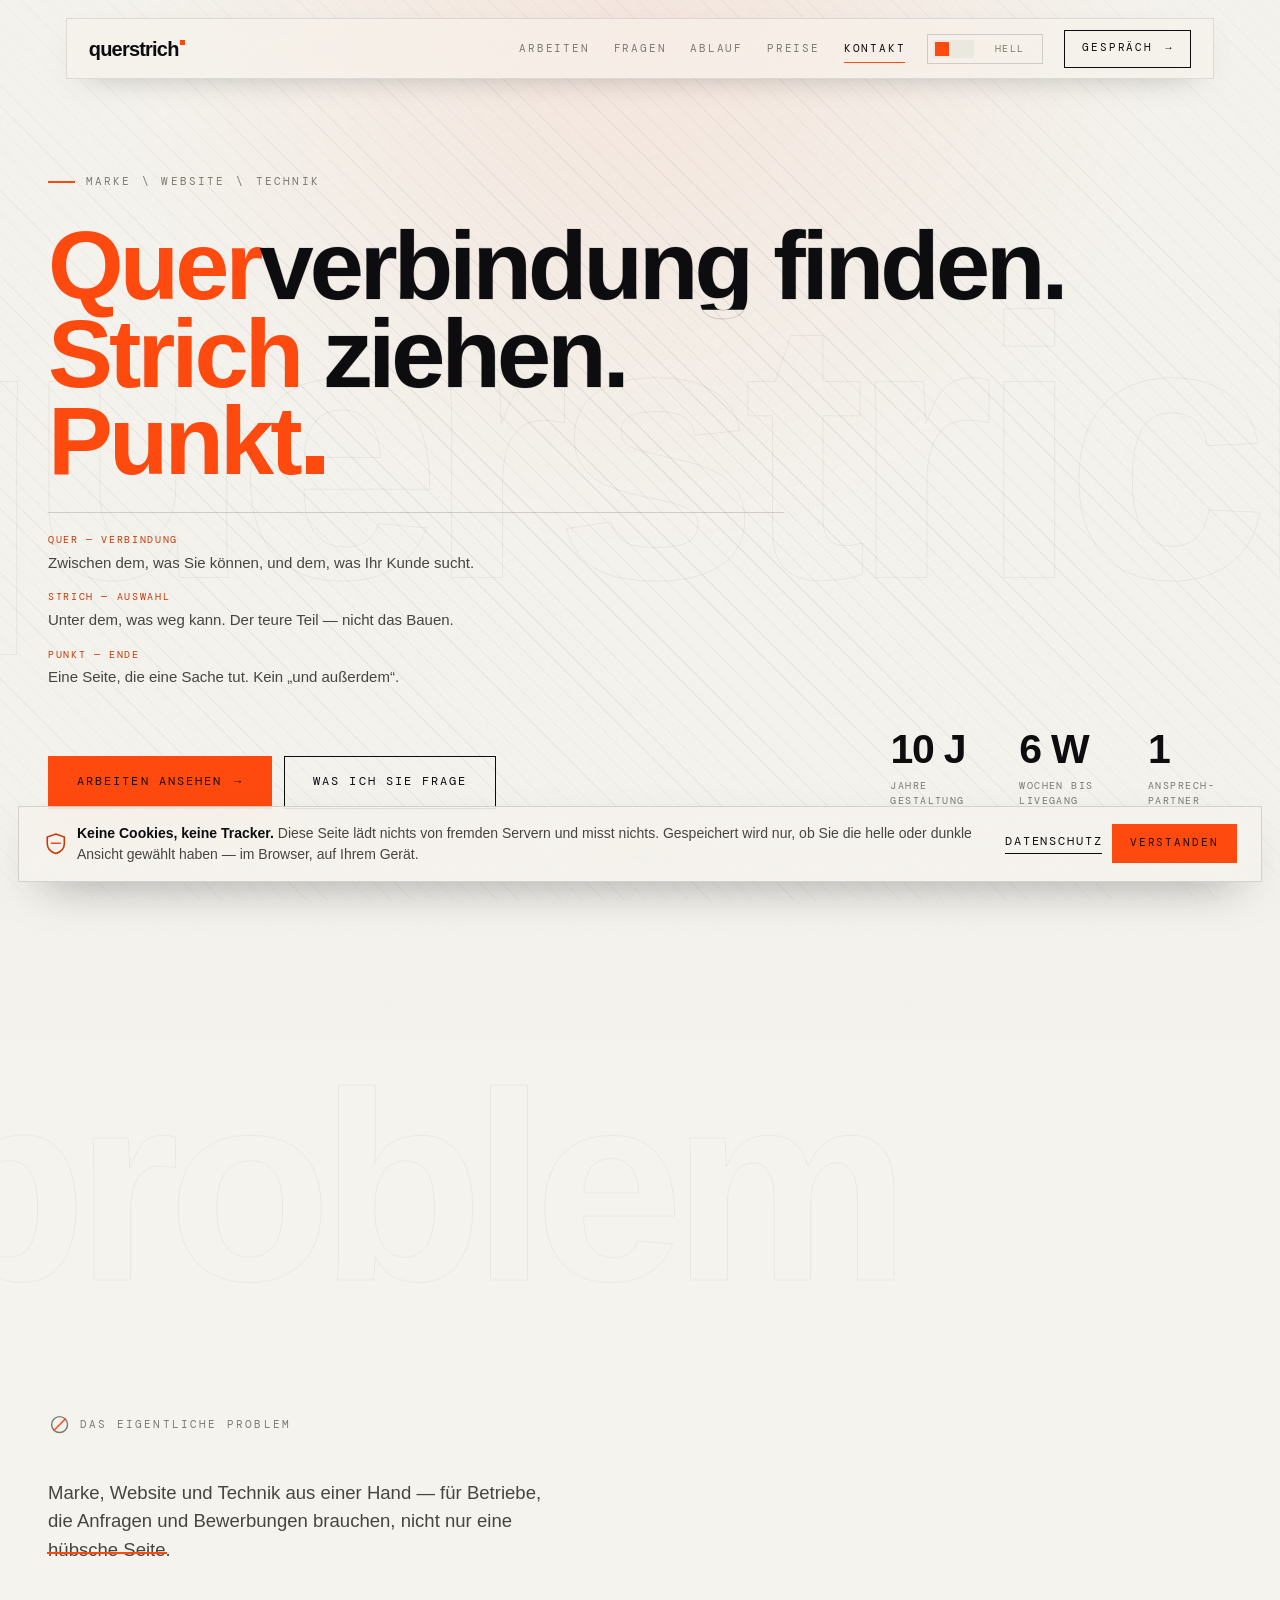
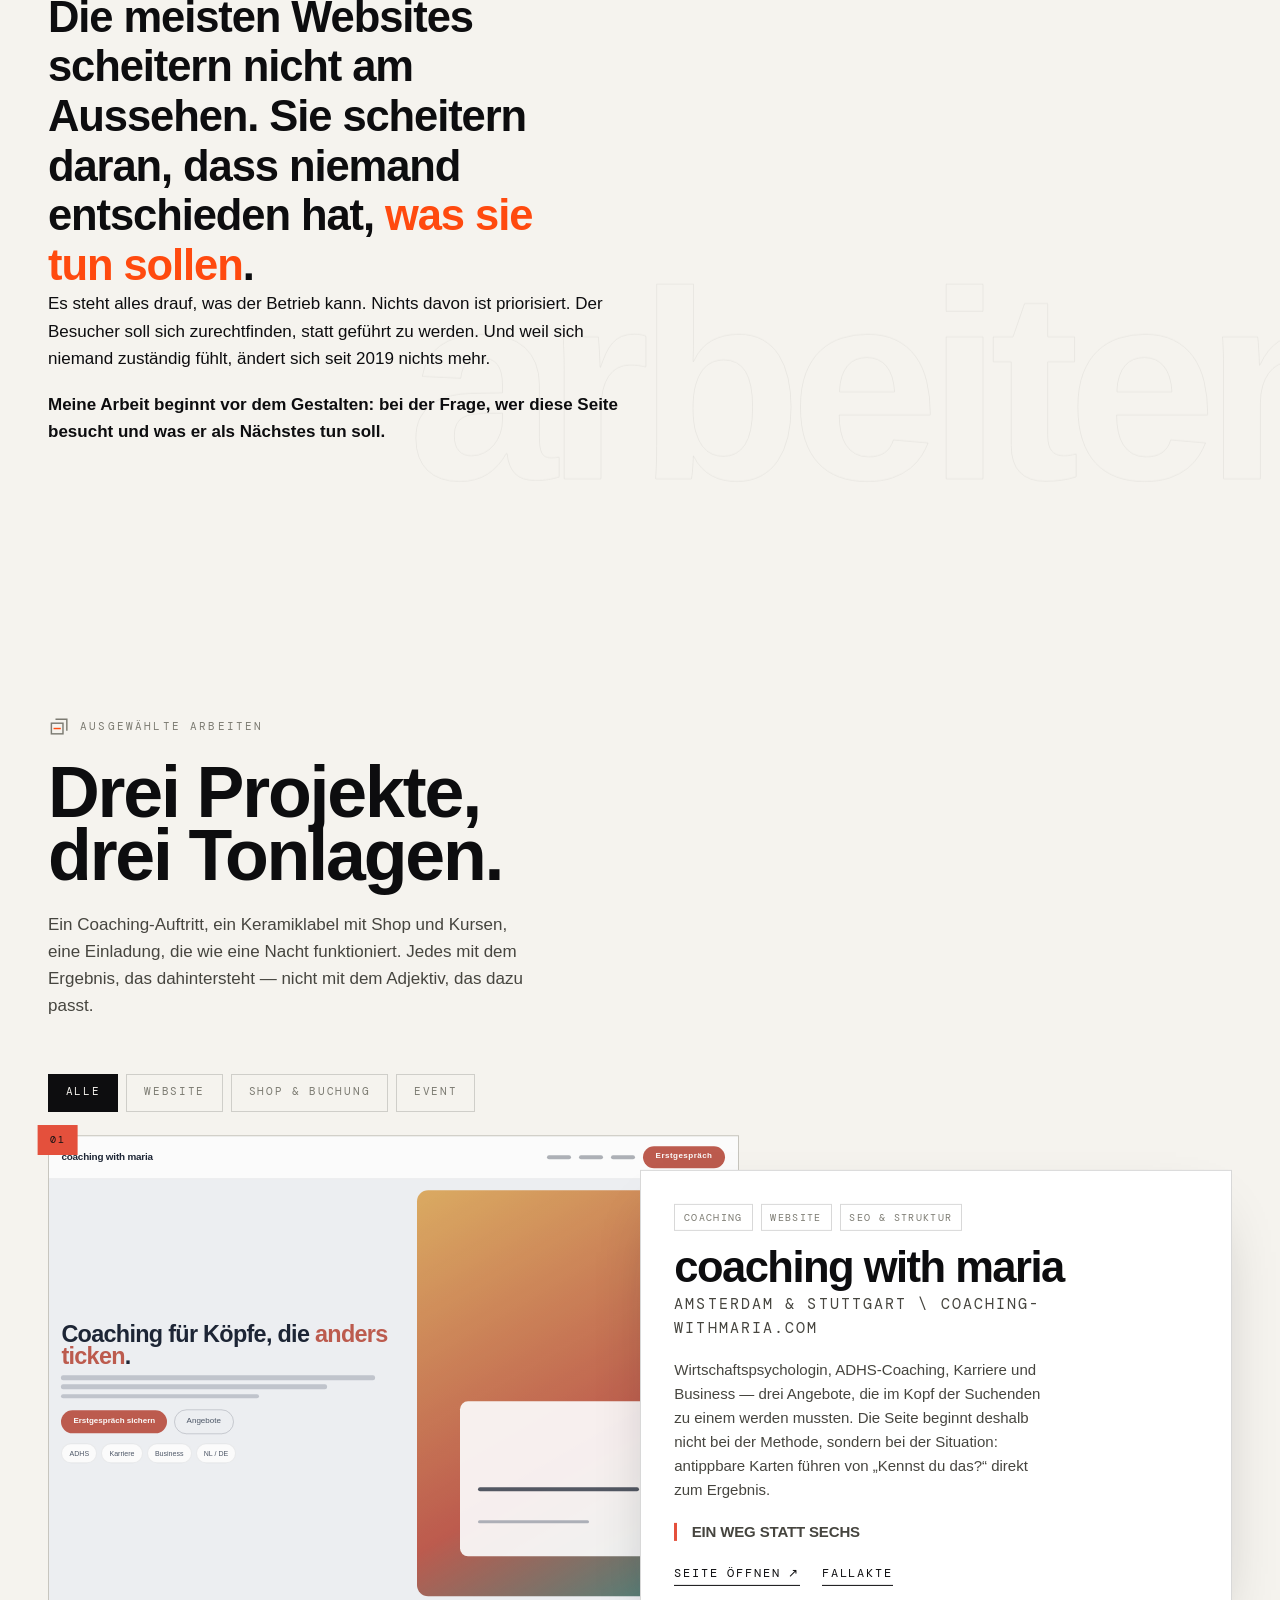
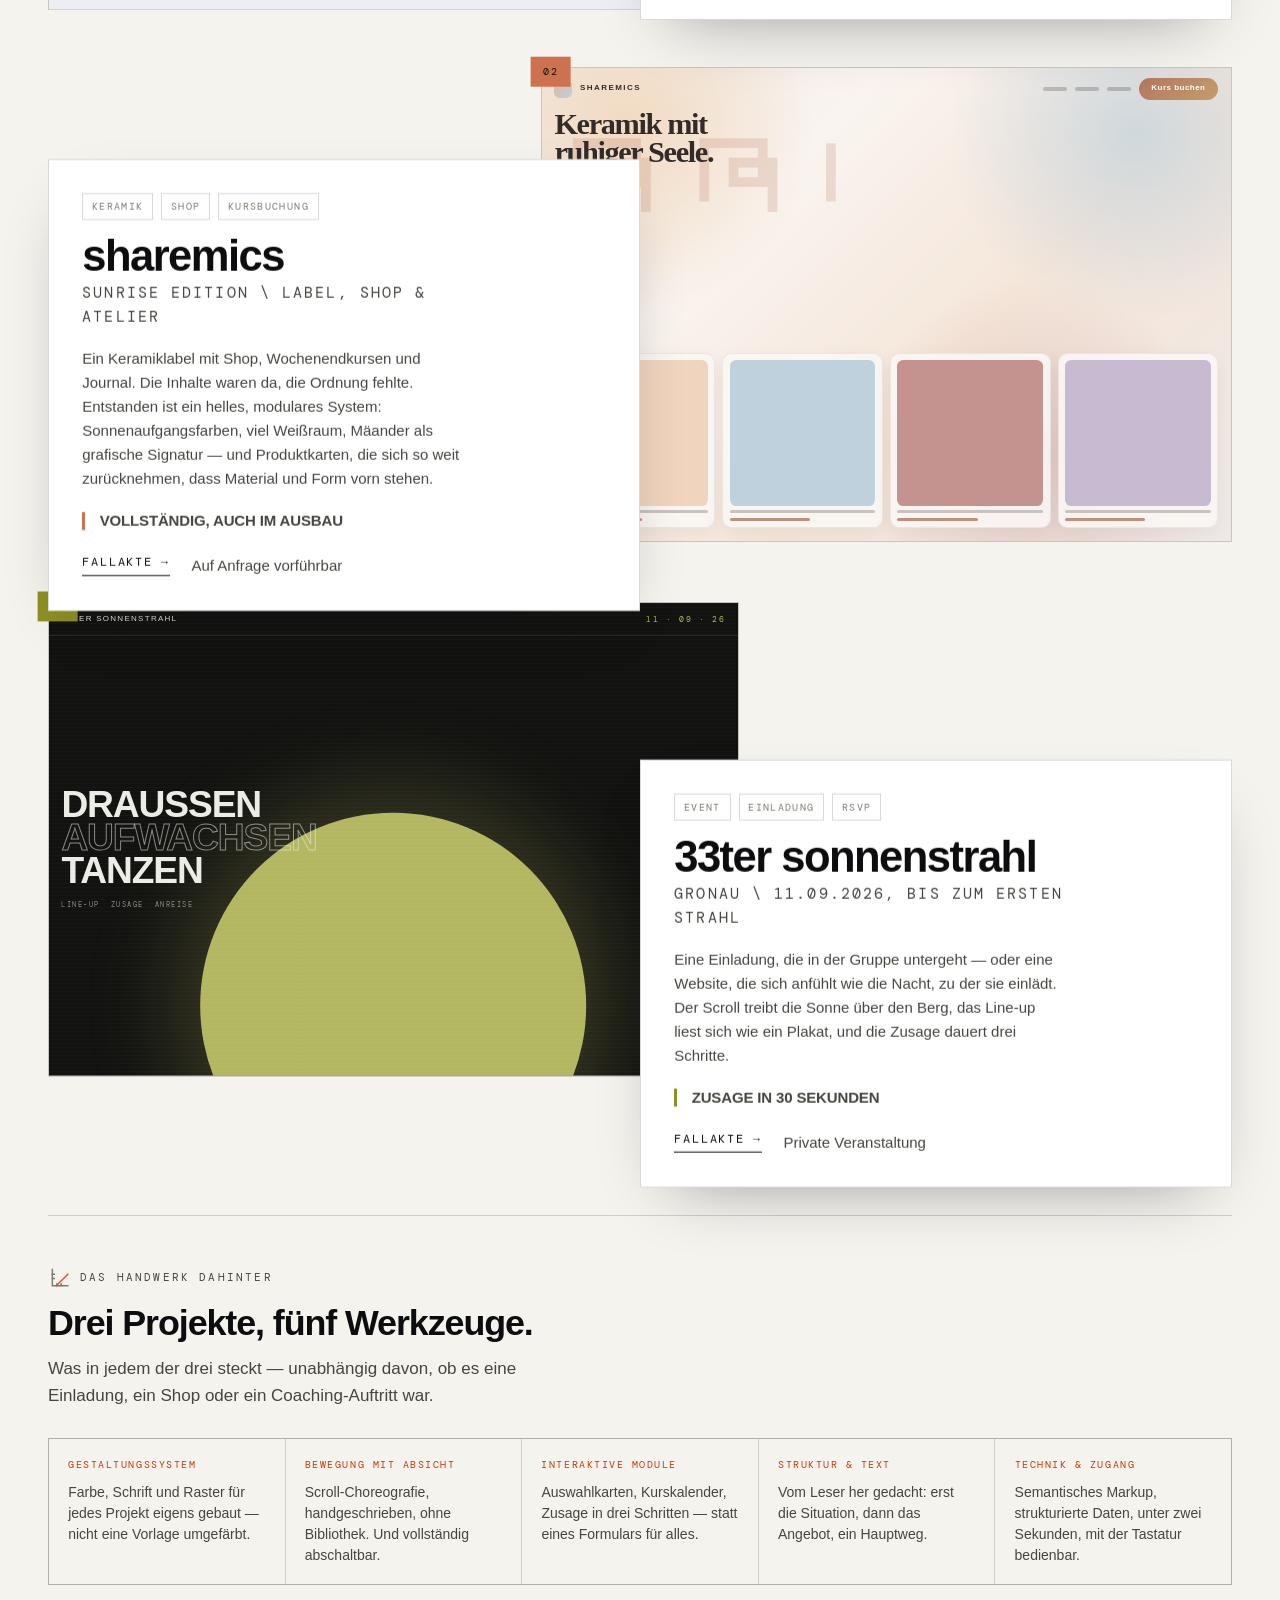
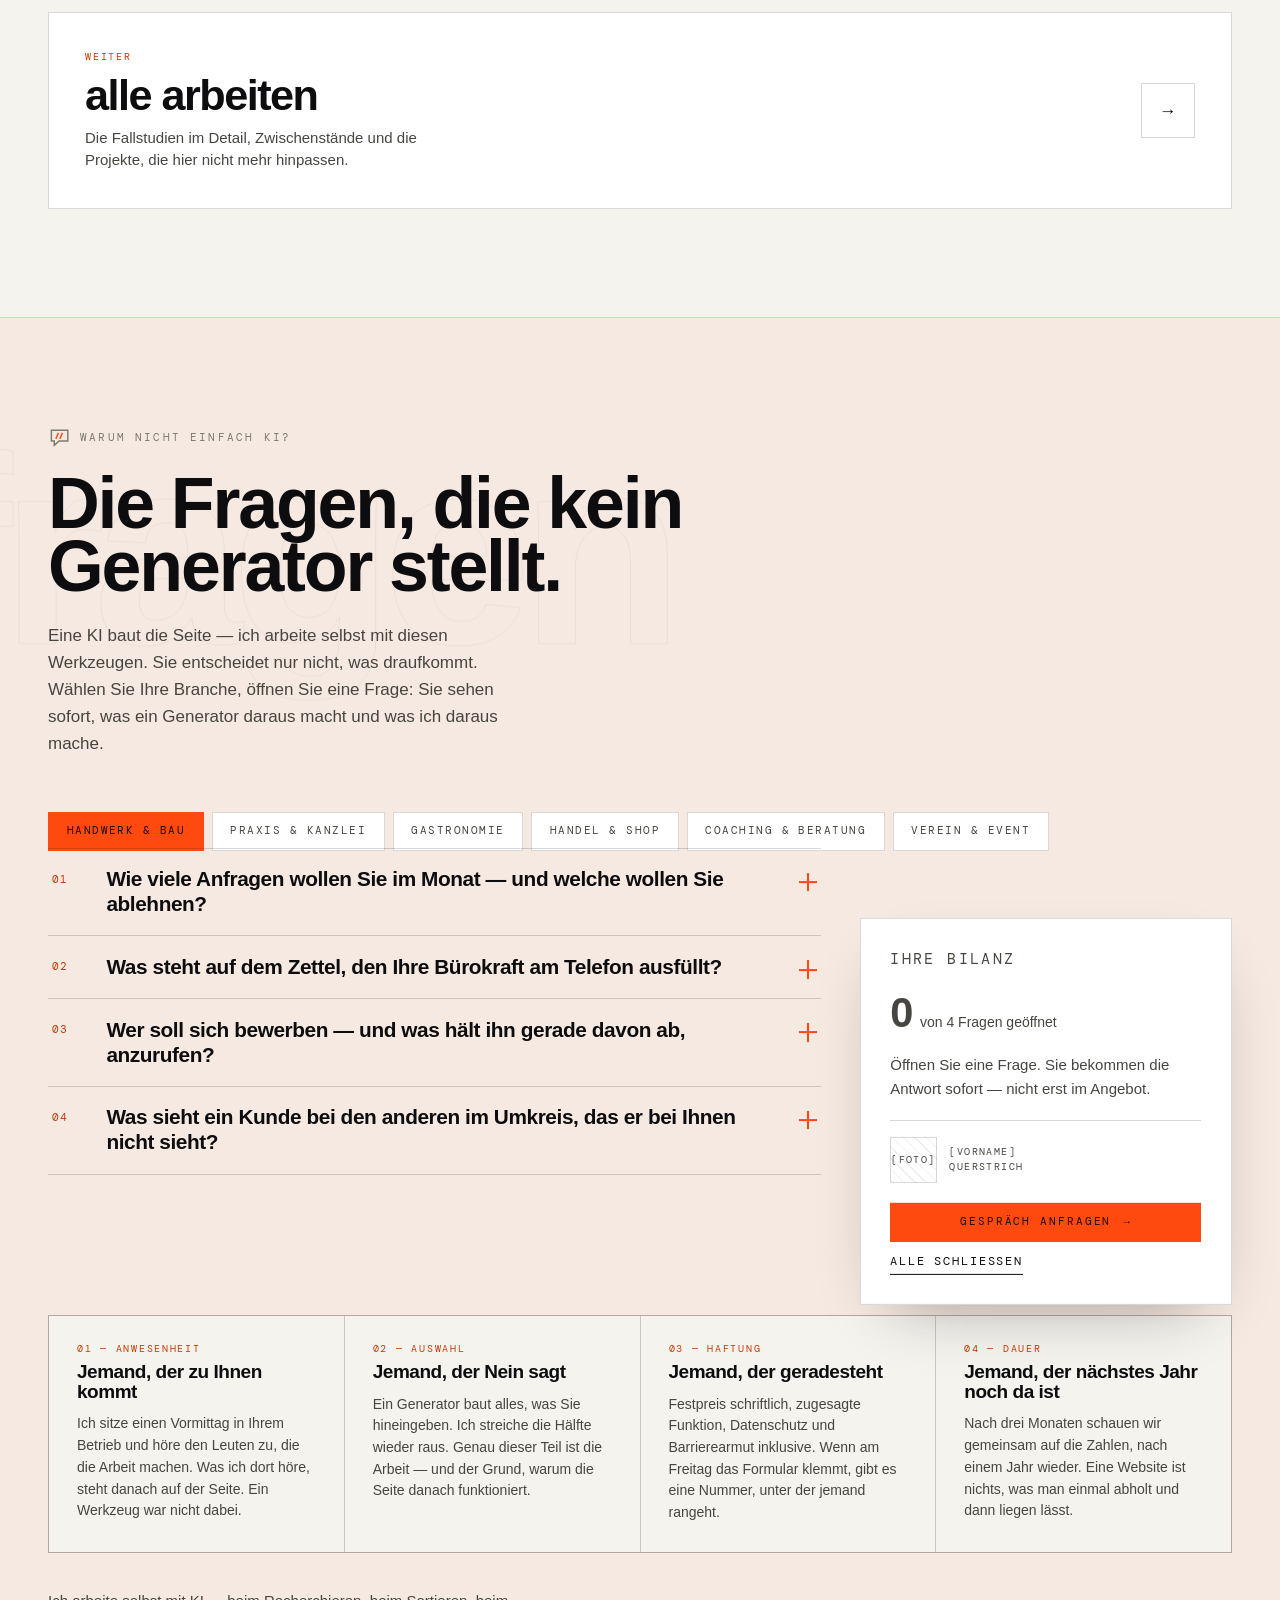
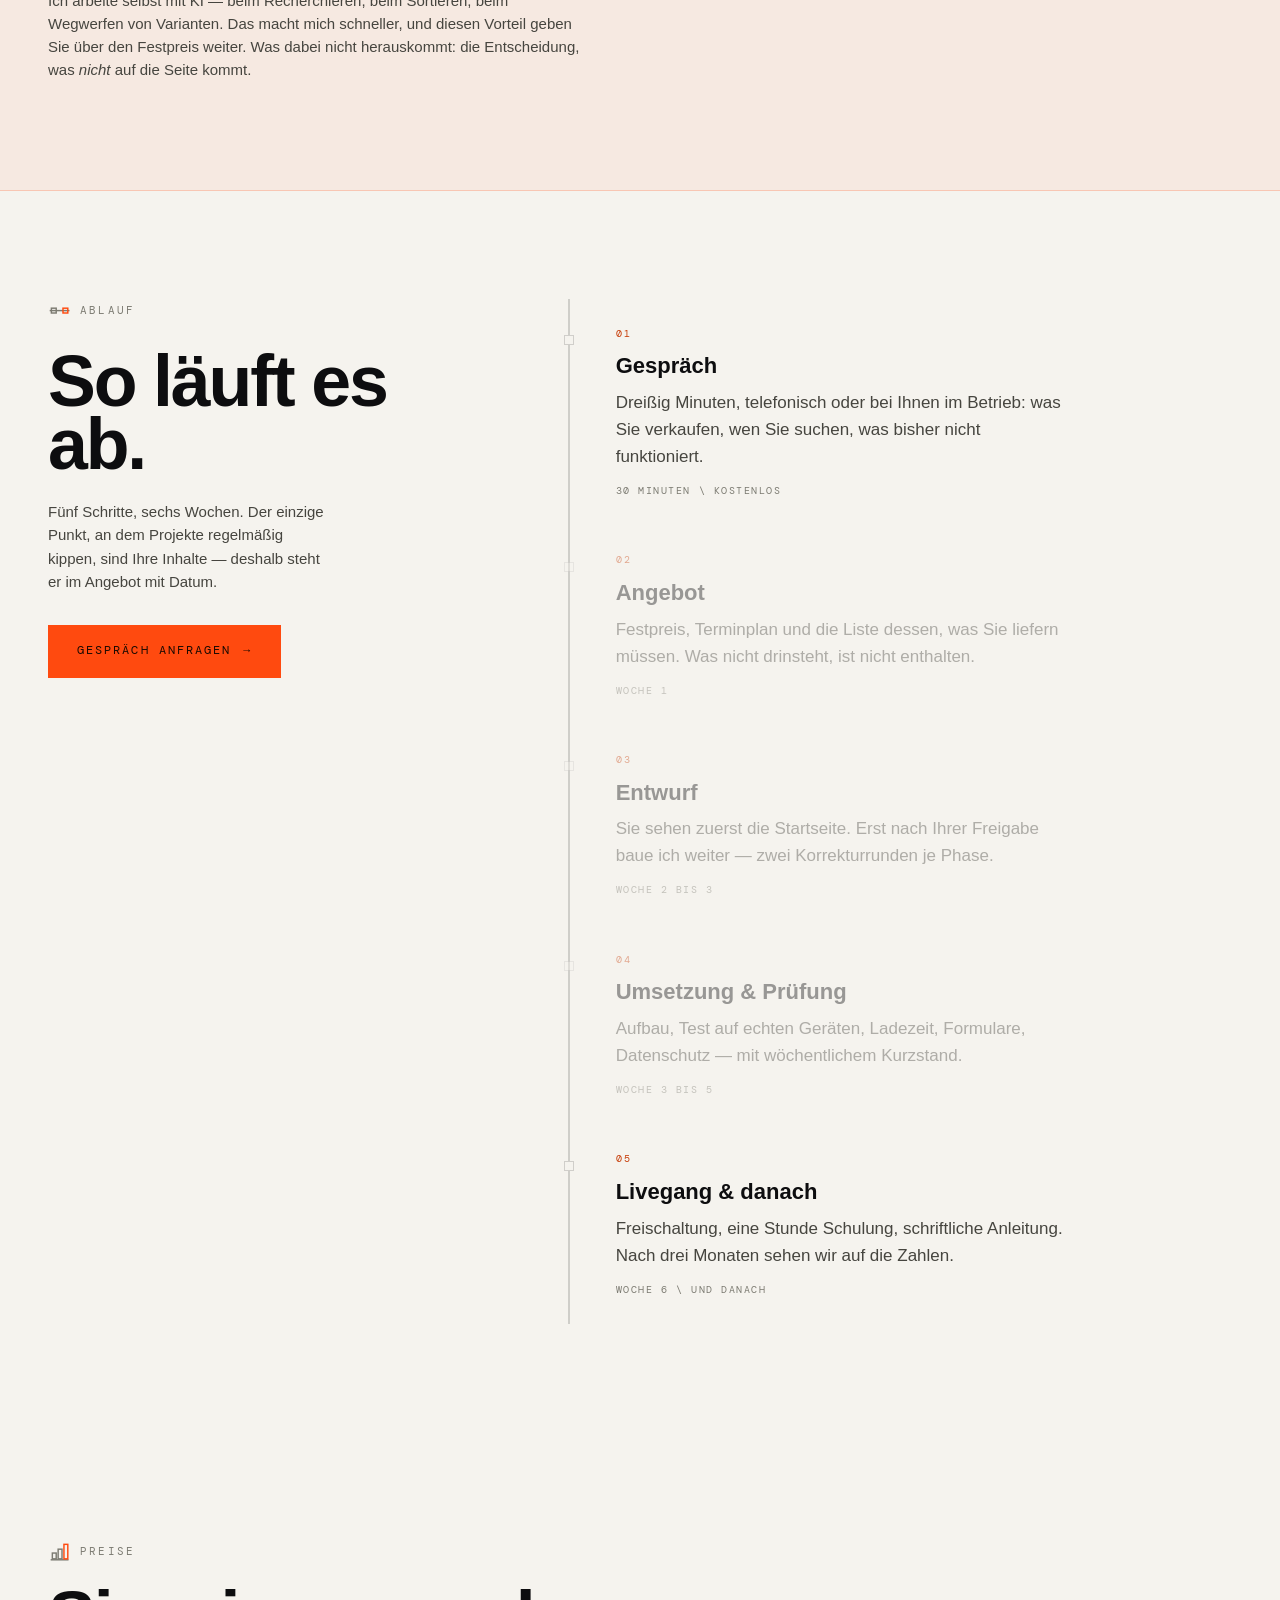
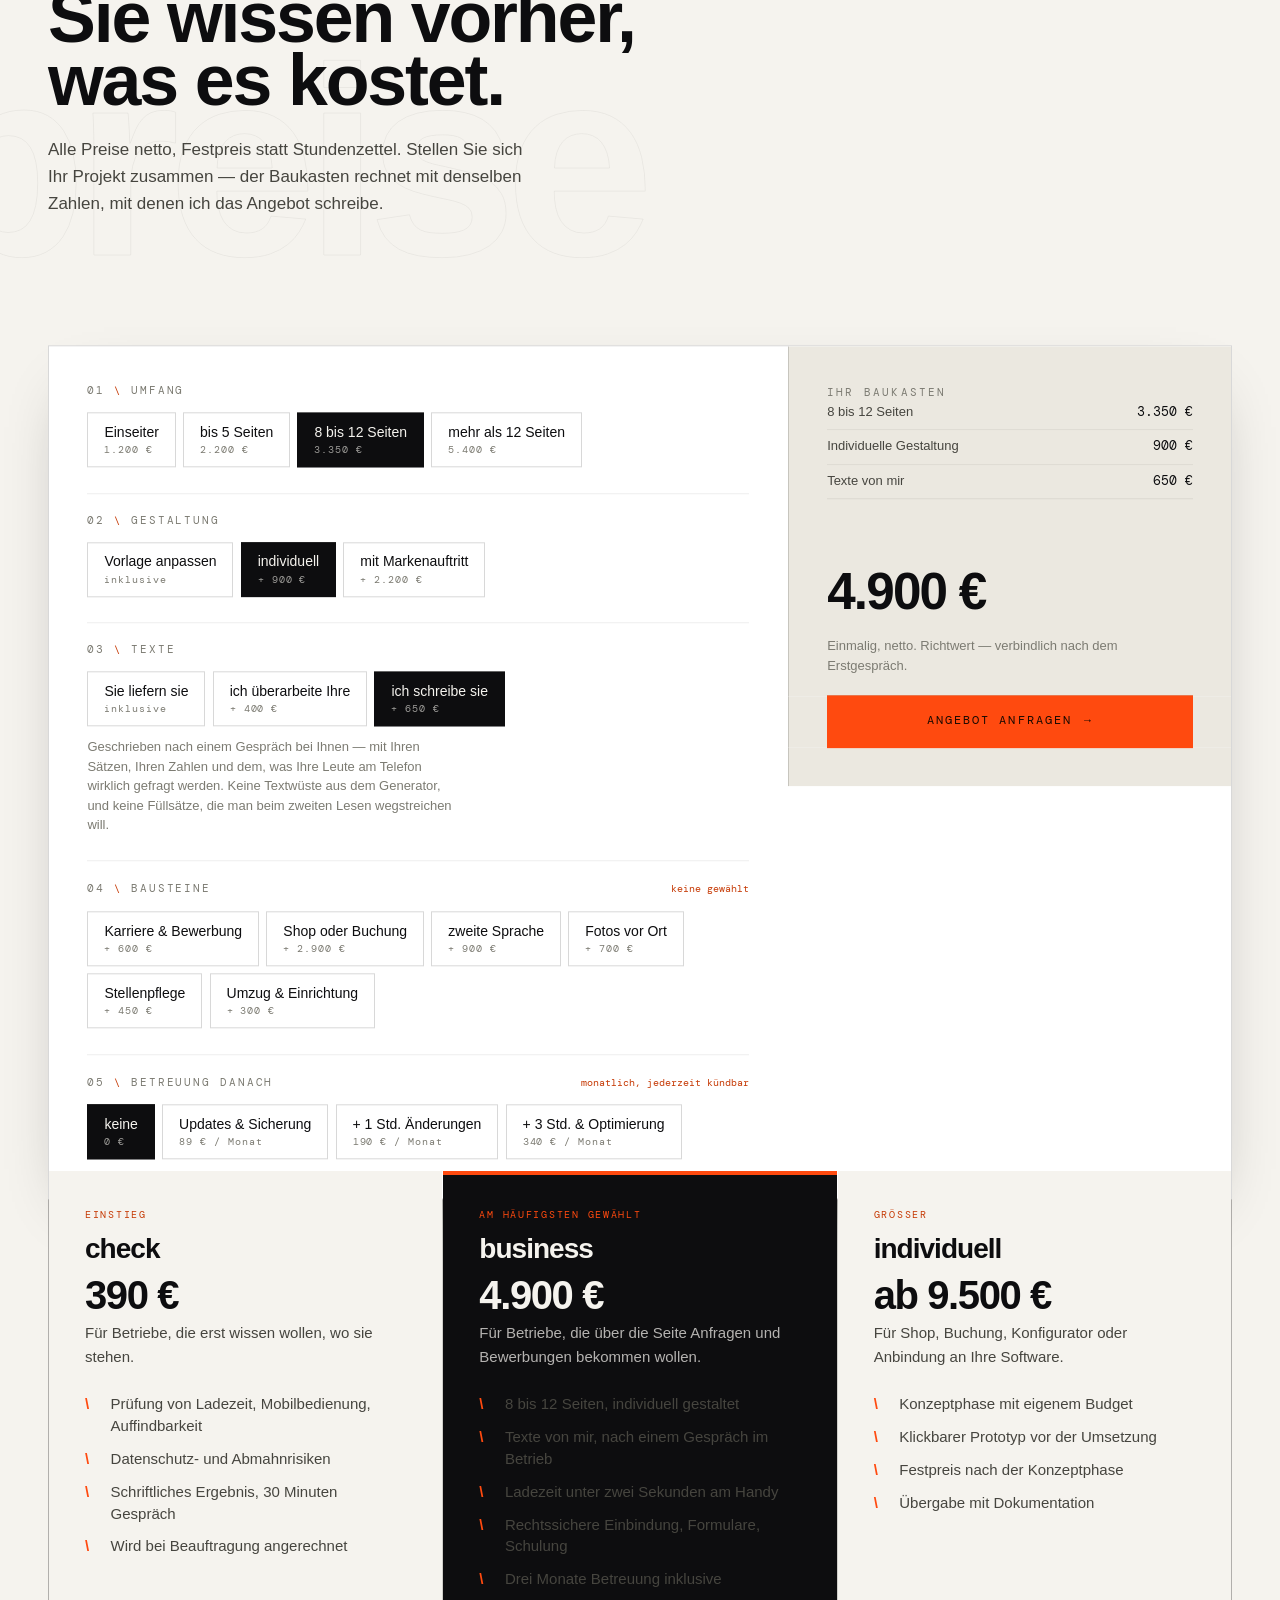
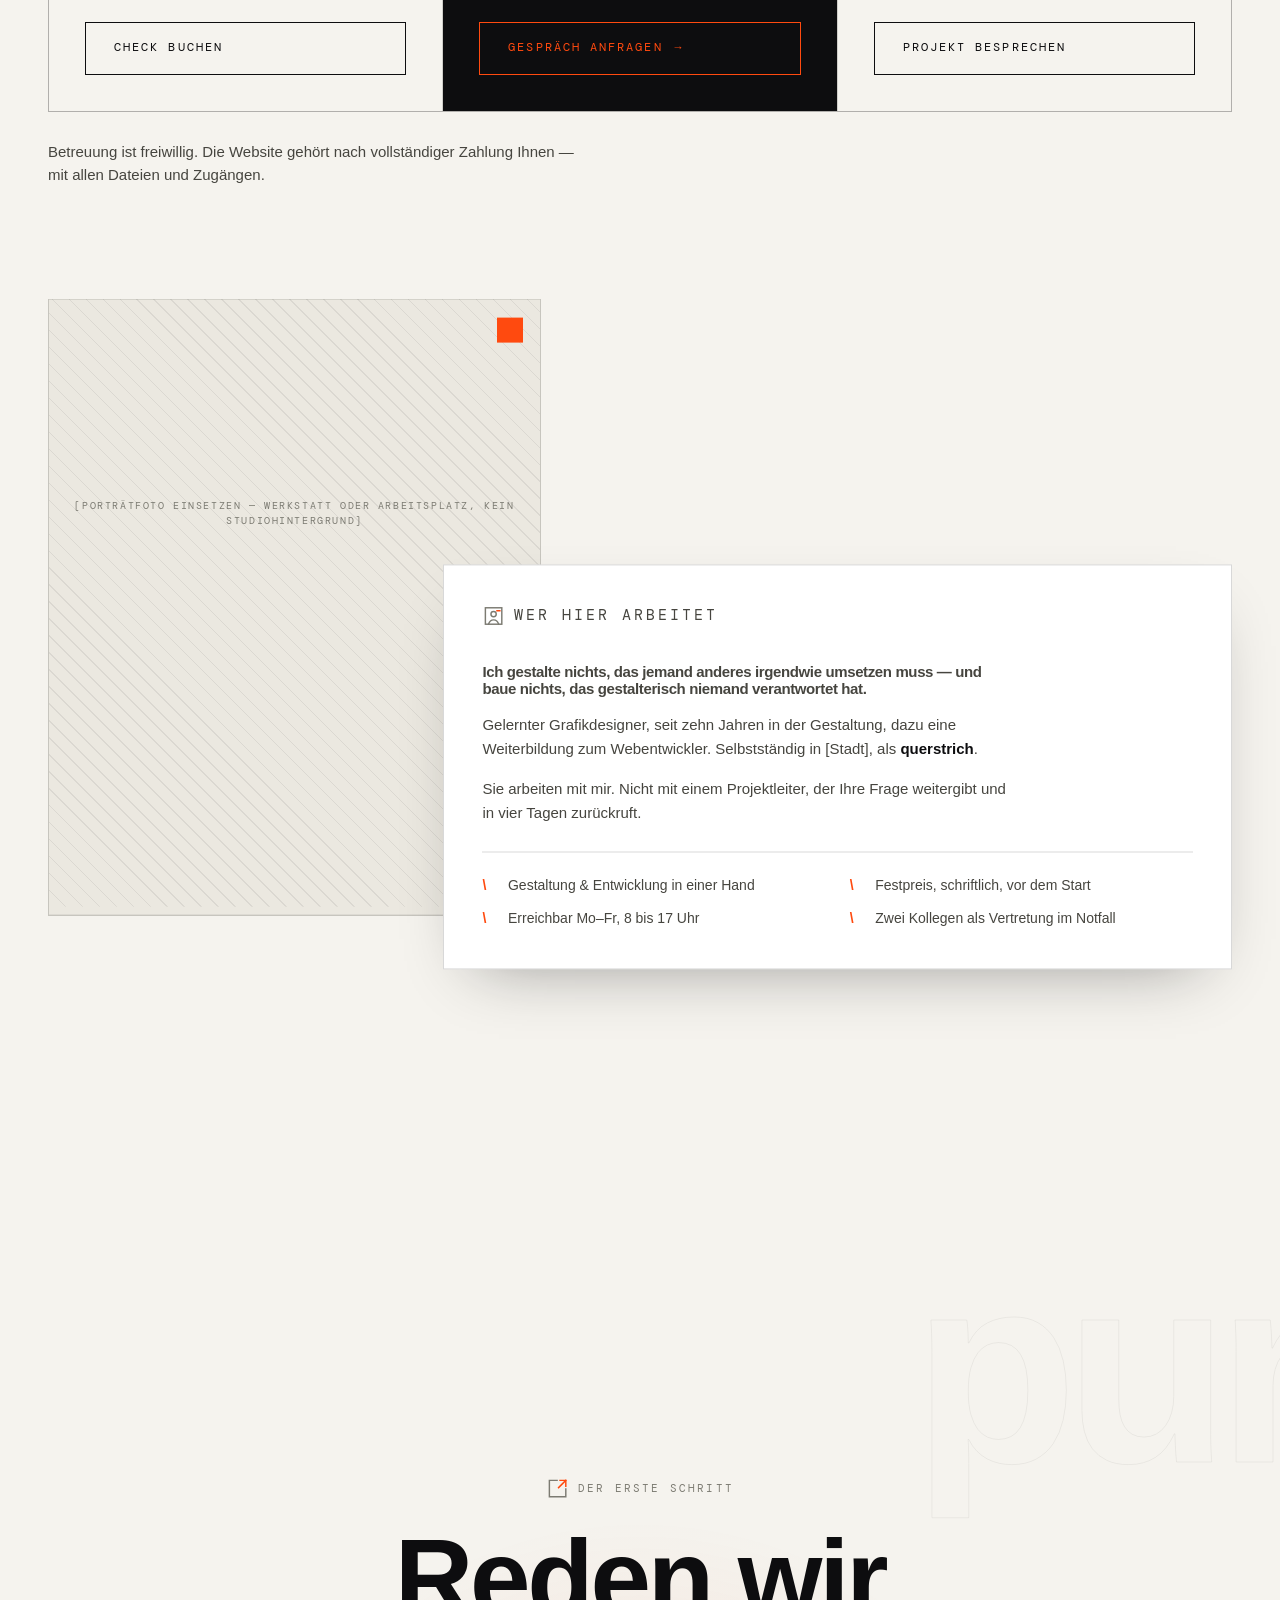
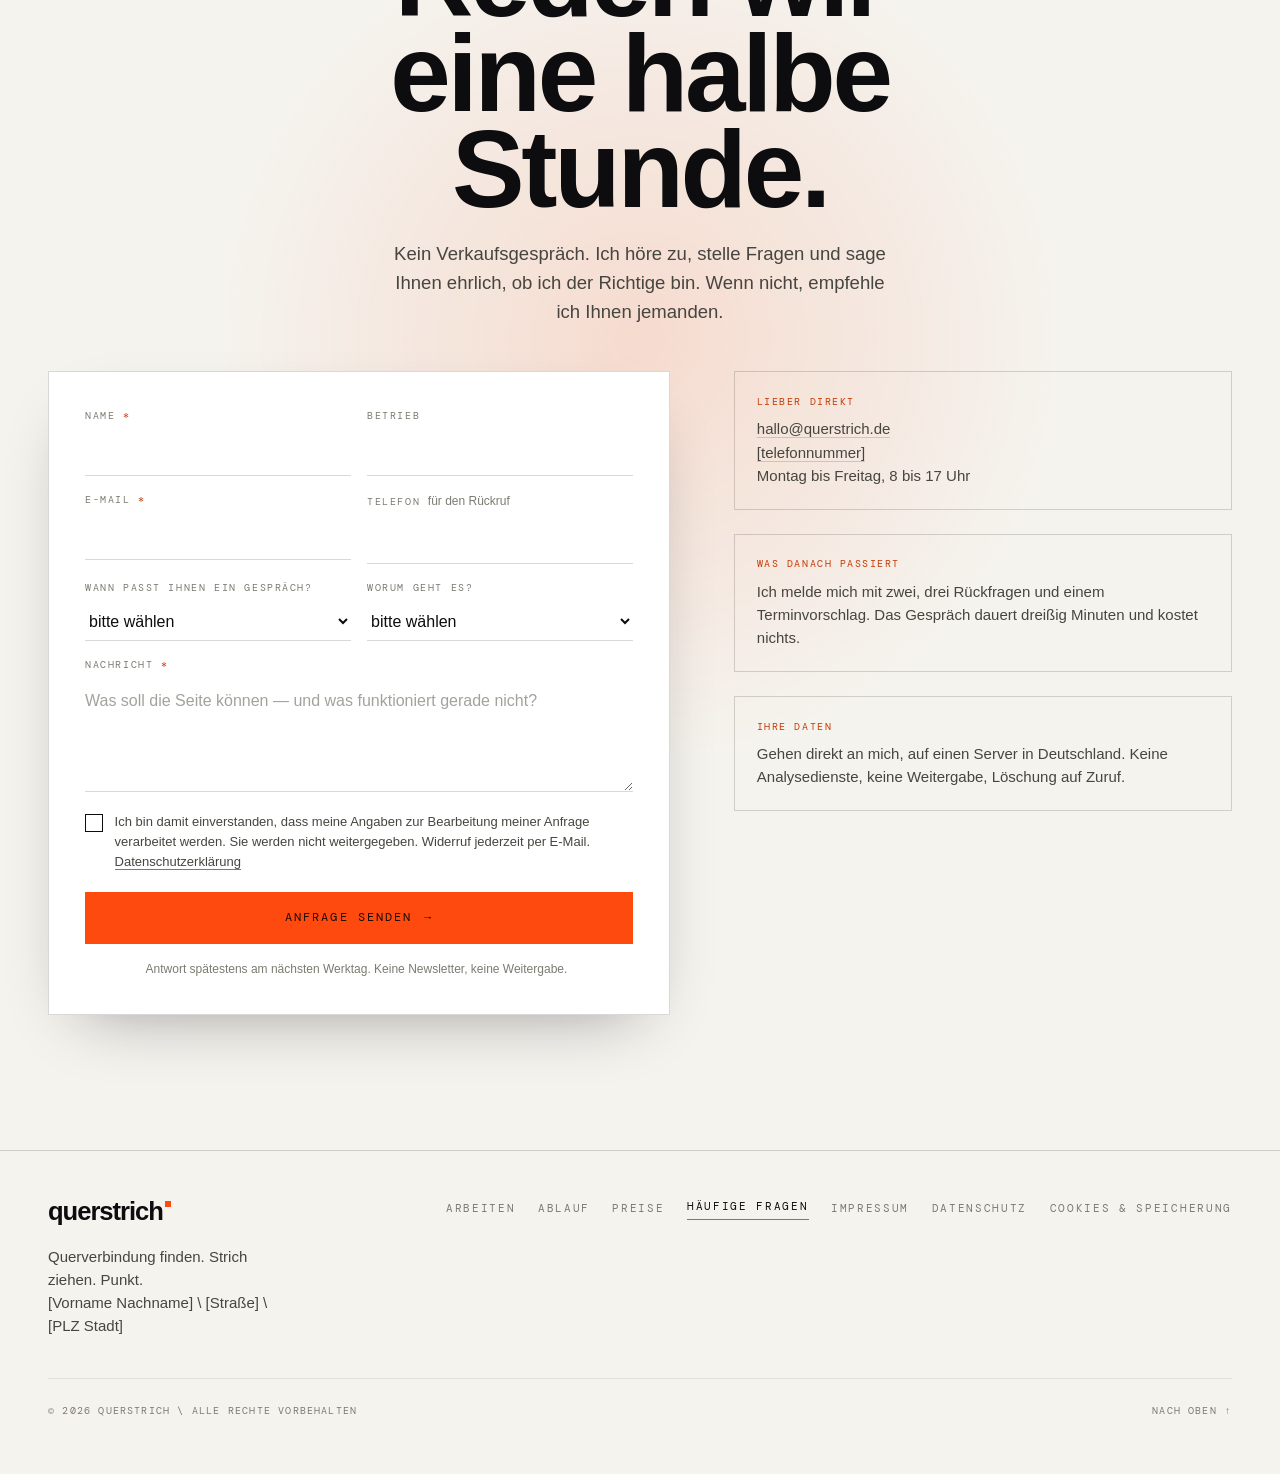
==== index.html @ 79063550 "Fuer GitHub Pages vorbereiten - Formular-Rueckfall: ohne PHP im Ruecken (Pages, lokale Datei) oeffne" ====
<!DOCTYPE html>
<html lang="de" data-thema="hell">
<head>
<meta charset="utf-8">
<meta name="viewport" content="width=device-width, initial-scale=1, viewport-fit=cover">
<title>querstrich — Querverbindung finden. Strich ziehen. Punkt.</title>
<meta name="description" content="Marke, Website und Technik aus einer Hand. Ich baue Auftritte, die eine Sache tun: Anfragen und Bewerbungen bringen. Festpreis, sechs Wochen, ein Ansprechpartner.">
<!-- ────────────────────────────────────────────────────────────
     ADRESSE DER SEITE
     Aktuell: Vorschau auf GitHub Pages, bewusst auf "noindex" —
     sie soll später nicht mit der echten Domain konkurrieren.

     Beim Umzug auf die eigene Domain in ALLEN Dateien ersetzen:
       https://vroind-ausm-all.github.io/Querstrich.media
       → https://www.querstrich.de
     Betrifft: index.html, datenschutz.html, impressum.html,
               sitemap.xml, robots.txt
     Danach "noindex, follow" wieder auf "index, follow" stellen.
     ──────────────────────────────────────────────────────────── -->
<meta name="theme-color" content="#F5F3EE">
<meta name="robots" content="noindex, follow">
<link rel="canonical" href="https://vroind-ausm-all.github.io/Querstrich.media/">
<meta name="author" content="querstrich">
<link rel="icon" href="data:image/svg+xml,%3Csvg xmlns='http://www.w3.org/2000/svg' viewBox='0 0 64 64'%3E%3Cstyle%3E.b%7Bfill:%23141416%7D.s%7Bfill:%23F7F5F0%7D@media(prefers-color-scheme:dark)%7B.b%7Bfill:%23F4F3EF%7D.s%7Bfill:%230B0B0D%7D%7D%3C/style%3E%3Cpath class='b' d='M32 4C17 4 6 15.4 6 30.2s11 26.2 26 26.2c3.9 0 7.6-.8 10.9-2.3l7.7 4.4c2.6 1.5 5.6-1.4 4.1-4l-4.1-7.1C55.1 42.6 58 36.8 58 30.2 58 15.4 47 4 32 4Z'/%3E%3Cg class='s' transform='skewX(-14)'%3E%3Crect x='28.5' y='16' width='8.6' height='30' rx='2.4'/%3E%3Crect x='42' y='16' width='8.6' height='30' rx='2.4'/%3E%3C/g%3E%3C/svg%3E">

<meta property="og:type" content="website">
<meta property="og:locale" content="de_DE">
<meta property="og:site_name" content="querstrich">
<meta property="og:title" content="querstrich — Querverbindung finden. Strich ziehen. Punkt.">
<meta property="og:description" content="Marke, Website und Technik aus einer Hand. Festpreis, sechs Wochen, ein Ansprechpartner.">
<meta property="og:url" content="https://vroind-ausm-all.github.io/Querstrich.media/">
<meta property="og:image" content="https://vroind-ausm-all.github.io/Querstrich.media/assets/og-image.png">
<meta property="og:image:width" content="1200">
<meta property="og:image:height" content="630">
<meta property="og:image:alt" content="querstrich — Querverbindung finden. Strich ziehen. Punkt.">
<meta name="twitter:card" content="summary_large_image">
<meta name="twitter:title" content="querstrich — Querverbindung finden. Strich ziehen. Punkt.">
<meta name="twitter:description" content="Marke, Website und Technik aus einer Hand. Festpreis, sechs Wochen, ein Ansprechpartner.">
<meta name="twitter:image" content="https://vroind-ausm-all.github.io/Querstrich.media/assets/og-image.png">

<!--
  ────────────────────────────────────────────────────────────
  VOR DEM LIVEGANG
  1. Schriften lokal einbinden statt von Google laden (DSGVO).
  2. Alle [Platzhalter] ersetzen (Name, Telefon, Anschrift, Stadt, Porträt).
  3. Impressum und Datenschutzerklärung anlegen und verlinken.
  4. og:image und Favicon ergänzen.
  ────────────────────────────────────────────────────────────
-->

<script type="application/ld+json">
{
  "@context": "https://schema.org",
  "@graph": [
    {
      "@type": "ProfessionalService",
      "@id": "https://vroind-ausm-all.github.io/Querstrich.media/#betrieb",
      "name": "querstrich",
      "description": "Marke, Website und Technik aus einer Hand. Markenauftritte und Websites für Betriebe, die Anfragen und Bewerbungen brauchen.",
      "url": "https://vroind-ausm-all.github.io/Querstrich.media/",
      "email": "hallo@querstrich.de",
      "telephone": "[+49 TELEFONNUMMER]",
      "image": "https://vroind-ausm-all.github.io/Querstrich.media/assets/og-image.png",
      "priceRange": "€€",
      "address": {
        "@type": "PostalAddress",
        "streetAddress": "[Straße Hausnummer]",
        "postalCode": "[PLZ]",
        "addressLocality": "[Stadt]",
        "addressCountry": "DE"
      },
      "areaServed": { "@type": "Country", "name": "Deutschland" },
      "founder": { "@id": "https://vroind-ausm-all.github.io/Querstrich.media/#person" },
      "knowsAbout": [
        "Markenauftritt", "Webdesign", "Webentwicklung",
        "Barrierearmut", "Suchmaschinenoptimierung", "Datenschutz"
      ],
      "openingHoursSpecification": {
        "@type": "OpeningHoursSpecification",
        "dayOfWeek": ["Monday","Tuesday","Wednesday","Thursday","Friday"],
        "opens": "08:00", "closes": "17:00"
      },
      "hasOfferCatalog": {
        "@type": "OfferCatalog",
        "name": "Pakete",
        "itemListElement": [
          { "@type": "Offer", "name": "check",      "price": "390",  "priceCurrency": "EUR",
            "description": "Prüfung von Ladezeit, Mobilbedienung, Auffindbarkeit und Datenschutzrisiken." },
          { "@type": "Offer", "name": "business",   "price": "4900", "priceCurrency": "EUR",
            "description": "8 bis 12 Seiten, individuell gestaltet, Texte nach einem Gespräch im Betrieb." },
          { "@type": "Offer", "name": "individuell","price": "9500", "priceCurrency": "EUR",
            "description": "Shop, Buchung oder Anbindung an Ihre Software, mit eigener Konzeptphase.",
            "priceSpecification": { "@type": "PriceSpecification", "minPrice": "9500", "priceCurrency": "EUR" } }
        ]
      }
    },
    {
      "@type": "Person",
      "@id": "https://vroind-ausm-all.github.io/Querstrich.media/#person",
      "name": "[Vorname Nachname]",
      "jobTitle": "Grafikdesigner und Webentwickler",
      "worksFor": { "@id": "https://vroind-ausm-all.github.io/Querstrich.media/#betrieb" }
    },
    {
      "@type": "WebSite",
      "@id": "https://vroind-ausm-all.github.io/Querstrich.media/#website",
      "url": "https://vroind-ausm-all.github.io/Querstrich.media/",
      "name": "querstrich",
      "inLanguage": "de-DE",
      "publisher": { "@id": "https://vroind-ausm-all.github.io/Querstrich.media/#betrieb" }
    }
  ]
}
</script>

<script>
/* Ansicht vor dem ersten Anstrich setzen — kein Aufblitzen der falschen Fassung. */
(function(){try{var t=localStorage.getItem('qs-thema');if(t==='hell'||t==='dunkel')document.documentElement.dataset.thema=t;}catch(e){}})();
</script>

<!-- Schriften liegen auf dem eigenen Server. Keine Verbindung zu Dritten,
     keine IP-Übertragung, kein Einwilligungsbedarf. SIL Open Font License. -->
<!-- Kein Font-Preload: Das Stylesheet steht inline im Dokument, der Browser
     findet die @font-face-Regeln also schon beim ersten Parsen. Ein Preload
     brächte hier nichts und schlüge beim lokalen Öffnen über file:// an der
     CORS-Regel für Schriften fehl. -->

<style>
/* ═══════════════════════════════════════════════════════════
   0 — SCHRIFTEN (lokal, DSGVO)
   ═══════════════════════════════════════════════════════════ */
/* latin-ext */
@font-face {
  font-family: 'Archivo';
  font-style: normal;
  font-weight: 400 900;
  font-stretch: 62% 125%;
  font-display: swap;
  src: url(assets/fonts/archivo-latin-ext.woff2) format('woff2');
  unicode-range: U+0100-02BA, U+02BD-02C5, U+02C7-02CC, U+02CE-02D7, U+02DD-02FF, U+0304, U+0308, U+0329, U+1D00-1DBF, U+1E00-1E9F, U+1EF2-1EFF, U+2020, U+20A0-20AB, U+20AD-20C0, U+2113, U+2C60-2C7F, U+A720-A7FF;
}
/* latin */
@font-face {
  font-family: 'Archivo';
  font-style: normal;
  font-weight: 400 900;
  font-stretch: 62% 125%;
  font-display: swap;
  src: url(assets/fonts/archivo-latin.woff2) format('woff2');
  unicode-range: U+0000-00FF, U+0131, U+0152-0153, U+02BB-02BC, U+02C6, U+02DA, U+02DC, U+0304, U+0308, U+0329, U+2000-206F, U+20AC, U+2122, U+2191, U+2193, U+2212, U+2215, U+FEFF, U+FFFD;
}
/* latin-ext */
@font-face {
  font-family: 'DM Mono';
  font-style: normal;
  font-weight: 400;
  font-display: swap;
  src: url(assets/fonts/dm-mono-latin-ext.woff2) format('woff2');
  unicode-range: U+0100-02BA, U+02BD-02C5, U+02C7-02CC, U+02CE-02D7, U+02DD-02FF, U+0304, U+0308, U+0329, U+1D00-1DBF, U+1E00-1E9F, U+1EF2-1EFF, U+2020, U+20A0-20AB, U+20AD-20C0, U+2113, U+2C60-2C7F, U+A720-A7FF;
}
/* latin */
@font-face {
  font-family: 'DM Mono';
  font-style: normal;
  font-weight: 400;
  font-display: swap;
  src: url(assets/fonts/dm-mono-latin.woff2) format('woff2');
  unicode-range: U+0000-00FF, U+0131, U+0152-0153, U+02BB-02BC, U+02C6, U+02DA, U+02DC, U+0304, U+0308, U+0329, U+2000-206F, U+20AC, U+2122, U+2191, U+2193, U+2212, U+2215, U+FEFF, U+FFFD;
}
/* latin-ext */
@font-face {
  font-family: 'DM Mono';
  font-style: normal;
  font-weight: 500;
  font-display: swap;
  src: url(assets/fonts/dm-mono-latin-ext-2.woff2) format('woff2');
  unicode-range: U+0100-02BA, U+02BD-02C5, U+02C7-02CC, U+02CE-02D7, U+02DD-02FF, U+0304, U+0308, U+0329, U+1D00-1DBF, U+1E00-1E9F, U+1EF2-1EFF, U+2020, U+20A0-20AB, U+20AD-20C0, U+2113, U+2C60-2C7F, U+A720-A7FF;
}
/* latin */
@font-face {
  font-family: 'DM Mono';
  font-style: normal;
  font-weight: 500;
  font-display: swap;
  src: url(assets/fonts/dm-mono-latin-2.woff2) format('woff2');
  unicode-range: U+0000-00FF, U+0131, U+0152-0153, U+02BB-02BC, U+02C6, U+02DA, U+02DC, U+0304, U+0308, U+0329, U+2000-206F, U+20AC, U+2122, U+2191, U+2193, U+2212, U+2215, U+FEFF, U+FFFD;
}
/* latin-ext */
@font-face {
  font-family: 'Instrument Sans';
  font-style: normal;
  font-weight: 400;
  font-stretch: 100%;
  font-display: swap;
  src: url(assets/fonts/instrument-sans-latin-ext.woff2) format('woff2');
  unicode-range: U+0100-02BA, U+02BD-02C5, U+02C7-02CC, U+02CE-02D7, U+02DD-02FF, U+0304, U+0308, U+0329, U+1D00-1DBF, U+1E00-1E9F, U+1EF2-1EFF, U+2020, U+20A0-20AB, U+20AD-20C0, U+2113, U+2C60-2C7F, U+A720-A7FF;
}
/* latin */
@font-face {
  font-family: 'Instrument Sans';
  font-style: normal;
  font-weight: 400;
  font-stretch: 100%;
  font-display: swap;
  src: url(assets/fonts/instrument-sans-latin.woff2) format('woff2');
  unicode-range: U+0000-00FF, U+0131, U+0152-0153, U+02BB-02BC, U+02C6, U+02DA, U+02DC, U+0304, U+0308, U+0329, U+2000-206F, U+20AC, U+2122, U+2191, U+2193, U+2212, U+2215, U+FEFF, U+FFFD;
}
/* latin-ext */
@font-face {
  font-family: 'Instrument Sans';
  font-style: normal;
  font-weight: 500;
  font-stretch: 100%;
  font-display: swap;
  src: url(assets/fonts/instrument-sans-latin-ext.woff2) format('woff2');
  unicode-range: U+0100-02BA, U+02BD-02C5, U+02C7-02CC, U+02CE-02D7, U+02DD-02FF, U+0304, U+0308, U+0329, U+1D00-1DBF, U+1E00-1E9F, U+1EF2-1EFF, U+2020, U+20A0-20AB, U+20AD-20C0, U+2113, U+2C60-2C7F, U+A720-A7FF;
}
/* latin */
@font-face {
  font-family: 'Instrument Sans';
  font-style: normal;
  font-weight: 500;
  font-stretch: 100%;
  font-display: swap;
  src: url(assets/fonts/instrument-sans-latin.woff2) format('woff2');
  unicode-range: U+0000-00FF, U+0131, U+0152-0153, U+02BB-02BC, U+02C6, U+02DA, U+02DC, U+0304, U+0308, U+0329, U+2000-206F, U+20AC, U+2122, U+2191, U+2193, U+2212, U+2215, U+FEFF, U+FFFD;
}
/* latin-ext */
@font-face {
  font-family: 'Instrument Sans';
  font-style: normal;
  font-weight: 600;
  font-stretch: 100%;
  font-display: swap;
  src: url(assets/fonts/instrument-sans-latin-ext.woff2) format('woff2');
  unicode-range: U+0100-02BA, U+02BD-02C5, U+02C7-02CC, U+02CE-02D7, U+02DD-02FF, U+0304, U+0308, U+0329, U+1D00-1DBF, U+1E00-1E9F, U+1EF2-1EFF, U+2020, U+20A0-20AB, U+20AD-20C0, U+2113, U+2C60-2C7F, U+A720-A7FF;
}
/* latin */
@font-face {
  font-family: 'Instrument Sans';
  font-style: normal;
  font-weight: 600;
  font-stretch: 100%;
  font-display: swap;
  src: url(assets/fonts/instrument-sans-latin.woff2) format('woff2');
  unicode-range: U+0000-00FF, U+0131, U+0152-0153, U+02BB-02BC, U+02C6, U+02DA, U+02DC, U+0304, U+0308, U+0329, U+2000-206F, U+20AC, U+2122, U+2191, U+2193, U+2212, U+2215, U+FEFF, U+FFFD;
}

/* ═══════════════════════════════════════════════════════════
   1 — TOKEN & ANSICHTEN
   ═══════════════════════════════════════════════════════════ */
:root{
  --geist-linie:rgba(17,17,19,.05);
  /* helle Fassung (Standard) */
  --papier:#F5F3EE;
  --papier-2:#FFFFFF;
  --papier-3:#EBE8E0;
  --tinte:#0D0D0F;
  --tinte-2:#46453F;
  --tinte-3:#7C7B72;
  --linie:rgba(13,13,15,.16);
  --linie-s:rgba(13,13,15,.07);
  --akzent:#FF4A0F;
  --akzent-text:#C63A05;
  --auf-akzent:#1A0A02;   /* dunkel auf Orange: 5,9:1 statt 3,4:1 bei Weiß */
  --glut:rgba(255,74,15,.07);
  --korn-opa:.04;
  --korn-mix:multiply;
  --schatten:0 26px 64px -34px rgba(17,17,19,.45);
  --schatten-s:0 10px 30px -18px rgba(17,17,19,.4);

  --display:"Archivo","Arial Narrow",Impact,sans-serif;
  --sans:"Instrument Sans",-apple-system,BlinkMacSystemFont,"Segoe UI",sans-serif;
  --mono:"DM Mono",ui-monospace,"SFMono-Regular",Menlo,monospace;

  --wrap:80rem;
  --gutter:clamp(1.25rem,4vw,3rem);
  --kopf-luft:clamp(.7rem,1.6vw,1.15rem);
  --kopf-hoehe:4.2rem;
  --ease:cubic-bezier(.76,0,.24,1);
  --ease-out:cubic-bezier(.2,.8,.2,1);
}
/* dunkle Fassung */
[data-thema="dunkel"]{
  --geist-linie:rgba(244,243,239,.07);
  --papier:#0B0B0D;
  --papier-2:#131317;
  --papier-3:#1B1B21;
  --tinte:#F4F3EF;
  --tinte-2:#A8A79E;
  --tinte-3:#78776F;
  --linie:rgba(244,243,239,.15);
  --linie-s:rgba(244,243,239,.07);
  --akzent:#FF5A22;
  --akzent-text:#FF7C4A;
  --auf-akzent:#0B0B0D;
  --glut:rgba(255,74,15,.17);
  --korn-opa:.05;
  --korn-mix:screen;
  --schatten:0 26px 70px -30px rgba(0,0,0,.85);
  --schatten-s:0 10px 34px -18px rgba(0,0,0,.8);
}
/* ═══════════════════════════════════════════════════════════
   2 — BASIS
   ═══════════════════════════════════════════════════════════ */
*,*::before,*::after{box-sizing:border-box;margin:0;padding:0}
html{-webkit-text-size-adjust:100%;scroll-behavior:smooth;background:var(--papier);overflow-x:clip}
body{
  background:var(--papier);color:var(--tinte);
  font-family:var(--sans);font-size:1.0625rem;line-height:1.6;
  -webkit-font-smoothing:antialiased;text-rendering:optimizeLegibility;
  overflow-x:hidden;overflow-x:clip;
  transition:background .5s ease,color .5s ease;
}
body.gesperrt{overflow:hidden}
img,svg{display:block;max-width:100%}
a{color:inherit;text-decoration:none}
button,input,select,textarea{font:inherit;color:inherit}
button{background:none;border:0;cursor:pointer}
::selection{background:var(--akzent);color:var(--auf-akzent)}
:focus-visible{outline:2px solid var(--akzent);outline-offset:4px;border-radius:2px}

.wrap{width:min(var(--wrap),100% - var(--gutter)*2);margin-inline:auto;position:relative}
.wrap--schmal{width:min(52rem,100% - var(--gutter)*2)}
section{position:relative;scroll-margin-top:5.5rem;overflow-x:clip}
/* overflow-x:clip beschneidet die Geisterwörter, ohne position:sticky zu brechen —
   overflow:hidden würde hier den Hero und die Ablaufspalte lahmlegen. */
.bereich{padding:clamp(4.5rem,12vh,9.5rem) 0}
.nur-sr{position:absolute;width:1px;height:1px;overflow:hidden;clip:rect(0 0 0 0);white-space:nowrap}

/* ── Typografie ────────────────────────────────────────── */
.d1,.d2,.d3{font-family:var(--display);font-weight:800;line-height:.88;letter-spacing:-.03em}
.d1{font-size:clamp(2.6rem,8.5vw,7.5rem);font-stretch:84%}
.d2{font-size:clamp(2.1rem,5.6vw,4.6rem);font-stretch:86%}
.d3{font-size:clamp(1.5rem,2.8vw,2.3rem);font-stretch:90%;line-height:.98}
h3{font-family:var(--sans);font-weight:600;font-size:1.1875rem;line-height:1.35}
p{max-width:64ch}
.lead{font-size:clamp(1.0625rem,1.45vw,1.3125rem);line-height:1.55;color:var(--tinte-2);max-width:48ch}
.klein{font-size:.9375rem;line-height:1.55;color:var(--tinte-2)}
.mini{font-family:var(--mono);font-size:.62rem;letter-spacing:.18em;text-transform:uppercase;color:var(--tinte-3)}
.label{
  font-family:var(--mono);font-size:.68rem;letter-spacing:.2em;text-transform:uppercase;
  color:var(--tinte-3);display:inline-flex;align-items:center;gap:.65rem;
}
.label::before{content:"";width:1.7rem;height:2px;background:var(--akzent);flex:none}
.label--nackt::before{display:none}
/* Abschnittsmarke: das Piktogramm ersetzt den Strich, trägt ihn aber
   als Akzentelement in sich weiter. */
.sprite{position:absolute;width:0;height:0;overflow:hidden}
.label--ic::before{display:none}
.ic{width:1.45rem;height:1.45rem;flex:none;color:var(--tinte-3);transition:color .35s ease}
.label--ic{gap:.55rem}
.label--ic:hover .ic,section:hover .ic{color:var(--tinte-2)}
.o{color:var(--akzent-text)}
strong{font-weight:600;color:var(--tinte)}

/* Querstrich durch ein Wort */
.strich{position:relative;display:inline-block;white-space:nowrap}
.strich::after{
  content:"";position:absolute;left:-.06em;right:-.06em;top:54%;height:.12em;
  background:var(--akzent);transform:scaleX(0);transform-origin:left;
  transition:transform .7s var(--ease) .3s;
}
.strich.an::after,.in .strich::after{transform:scaleX(1)}

/* ═══════════════════════════════════════════════════════════
   3 — MARKE & ANSICHTSSCHALTER
   ═══════════════════════════════════════════════════════════ */
.marke{
  display:inline-flex;align-items:flex-start;gap:.08em;
  font-family:var(--display);font-weight:800;font-stretch:100%;
  letter-spacing:-.04em;line-height:1;text-transform:lowercase;
}
.marke-q{display:block;position:relative}
.marke-sq{
  display:block;width:.23em;height:.23em;background:var(--akzent);flex:none;margin-top:.05em;
  transition:transform .45s var(--ease-out);
}
.marke:hover .marke-sq{transform:translateY(-.14em) rotate(45deg)}

.schalter{
  display:inline-flex;align-items:center;gap:.5rem;padding:.3rem;
  border:1px solid var(--linie);flex:none;
}
.schalter-spur{position:relative;width:2.6rem;height:1.15rem;background:var(--papier-3);flex:none}
.schalter-knopf{
  position:absolute;top:.15rem;left:.15rem;width:.85rem;height:.85rem;background:var(--akzent);
  transition:transform .38s var(--ease);
}
[data-thema="dunkel"] .schalter-knopf{transform:translateX(1.45rem)}
.schalter-txt{font-family:var(--mono);font-size:.6rem;letter-spacing:.14em;text-transform:uppercase;color:var(--tinte-3);min-width:3.4rem}
.schalter:hover{border-color:var(--tinte)}
.schalter:hover .schalter-txt{color:var(--tinte)}

/* ═══════════════════════════════════════════════════════════
   4 — ATMOSPHÄRE
   ═══════════════════════════════════════════════════════════ */
.glut{
  position:fixed;z-index:0;pointer-events:none;
  width:min(130vw,1500px);aspect-ratio:1;left:50%;top:0;translate:-50% -48%;
  background:radial-gradient(closest-side,var(--glut),transparent 70%);
  transition:background .9s ease;
}
.korn{
  position:fixed;inset:-140px;z-index:6;pointer-events:none;
  opacity:var(--korn-opa);mix-blend-mode:var(--korn-mix);
  background-image:url("data:image/svg+xml,%3Csvg xmlns='http://www.w3.org/2000/svg' width='260' height='260'%3E%3Cfilter id='n'%3E%3CfeTurbulence type='fractalNoise' baseFrequency='.85' numOctaves='3' stitchTiles='stitch'/%3E%3C/filter%3E%3Crect width='100%25' height='100%25' filter='url(%23n)'/%3E%3C/svg%3E");
  animation:koernen 6s steps(8) infinite;
}
@keyframes koernen{
  0%{transform:translate(0,0)}12.5%{transform:translate(-14px,9px)}25%{transform:translate(11px,-13px)}
  37.5%{transform:translate(-9px,-8px)}50%{transform:translate(13px,12px)}62.5%{transform:translate(-12px,6px)}
  75%{transform:translate(8px,-11px)}87.5%{transform:translate(-6px,13px)}
}
main,header,footer{position:relative;z-index:2}

/* Geisterwort hinter Abschnittsköpfen — die Ebene, die überlappt */
.geistwort{
  position:absolute;left:50%;top:0;translate:-50% -46%;z-index:0;
  font-family:var(--display);font-weight:900;font-stretch:64%;text-transform:lowercase;
  font-size:min(21vw,17rem);line-height:.8;letter-spacing:-.045em;white-space:nowrap;
  color:transparent;-webkit-text-stroke:1px var(--geist-linie);
  pointer-events:none;user-select:none;will-change:transform;
}
.geistwort--rechts{left:auto;right:-6vw;translate:0 -46%}
.geistwort--links{left:-6vw;translate:0 -46%}
.ueber{position:relative;z-index:1}

/* ═══════════════════════════════════════════════════════════
   5 — VORHANG
   ═══════════════════════════════════════════════════════════ */
#vorhang{
  position:fixed;inset:0;z-index:120;background:var(--papier);
  display:grid;place-items:center;cursor:pointer;
  transition:transform 1s var(--ease),opacity .5s ease;
}
#vorhang.raus{transform:translateY(-101%)}
#vorhang.weg{display:none}
.vorhang-inner{display:flex;flex-direction:column;align-items:center;gap:1.5rem}
#vorhang .marke{font-size:clamp(2rem,6.5vw,4rem);opacity:0;animation:vAuf .7s var(--ease-out) .1s forwards}
.vorhang-linie{width:min(46vw,22rem);height:2px;background:var(--linie);position:relative;overflow:hidden}
.vorhang-linie i{position:absolute;inset:0;background:var(--akzent);transform:scaleX(0);transform-origin:left;animation:vLade 1.8s var(--ease) .25s forwards}
.vorhang-claim{display:flex;flex-direction:column;align-items:center;gap:.15rem;text-align:center;max-width:none}
.vorhang-claim span{
  font-family:var(--mono);font-size:.66rem;letter-spacing:.22em;text-transform:uppercase;color:var(--tinte-3);
  opacity:0;animation:vAuf .5s ease forwards;
}
.vorhang-claim span:nth-child(1){animation-delay:.75s}
.vorhang-claim span:nth-child(2){animation-delay:.95s}
.vorhang-claim span:nth-child(3){animation-delay:1.15s;color:var(--akzent-text)}
@keyframes vAuf{to{opacity:1}}
@keyframes vLade{0%{transform:scaleX(0)}70%{transform:scaleX(.72)}100%{transform:scaleX(1)}}

/* ═══════════════════════════════════════════════════════════
   6 — KOPF
   ═══════════════════════════════════════════════════════════ */
.kopf{
  position:fixed;z-index:70;
  top:var(--kopf-luft);left:var(--kopf-luft);right:var(--kopf-luft);
  transition:top .4s var(--ease);
}
.kopf-inner{
  position:relative;isolation:isolate;
  display:flex;align-items:center;justify-content:space-between;gap:1.25rem;
  padding:.7rem clamp(.85rem,2vw,1.4rem);
}
/* Das Milchglas liegt auf einer eigenen Ebene. backdrop-filter macht sein Element
   zum Bezugsrahmen für position:fixed — läge der Filter auf .kopf-inner, klappte
   das Mobilmenü in die Kopfleiste zusammen, statt den Bildschirm zu füllen. */
.kopf-glas{
  position:absolute;inset:0;z-index:-1;pointer-events:none;
  background:color-mix(in srgb,var(--papier) 62%,transparent);
  backdrop-filter:blur(20px) saturate(1.6);
  -webkit-backdrop-filter:blur(20px) saturate(1.6);
  border:1px solid color-mix(in srgb,var(--tinte) 10%,transparent);
  box-shadow:0 10px 34px -22px rgba(0,0,0,.5);
  transition:background .4s ease,box-shadow .4s ease;
}
@supports not (backdrop-filter:blur(1px)){
  .kopf-glas{background:color-mix(in srgb,var(--papier) 95%,transparent)}
}
.kopf.fest .kopf-glas{
  background:color-mix(in srgb,var(--papier) 76%,transparent);
  box-shadow:0 14px 40px -24px rgba(0,0,0,.6);
}
.kopf .marke{font-size:1.25rem;position:relative;z-index:81}
.nav{display:flex;align-items:center;gap:1.35rem}
.nav-liste{display:flex;align-items:center;gap:1.5rem}
.nav-liste a{
  font-family:var(--mono);font-size:.7rem;letter-spacing:.16em;text-transform:uppercase;
  color:var(--tinte-3);position:relative;padding:.35rem 0;transition:color .3s;
}
.nav-liste a::after{
  content:"";position:absolute;left:0;right:0;bottom:0;height:1px;background:var(--akzent);
  transform:scaleX(0);transform-origin:right;transition:transform .4s var(--ease);
}
.nav-liste a:hover{color:var(--tinte)}
.nav-liste a:hover::after,.nav-liste a.aktiv::after{transform:scaleX(1);transform-origin:left}
.nav-liste a.aktiv{color:var(--tinte)}
.fortschritt{position:absolute;left:0;bottom:-1px;height:2px;background:var(--akzent);width:0;z-index:1;max-width:100%}

.burger{display:none;width:2.6rem;height:2.6rem;position:relative;z-index:81;flex:none}
.burger i{position:absolute;left:.55rem;right:.55rem;height:1.5px;background:var(--tinte);transition:transform .4s var(--ease)}
.burger i:nth-child(1){top:1rem}
.burger i:nth-child(2){bottom:1rem}
.burger.auf i:nth-child(1){transform:translateY(.28rem) rotate(45deg)}
.burger.auf i:nth-child(2){transform:translateY(-.28rem) rotate(-45deg)}

@media (max-width:64rem){
  .burger{display:block}
  .kopf .knopf--klein,.kopf .schalter-txt{display:none}
  .nav-liste{
    position:fixed;inset:0;z-index:80;background:var(--papier);
    flex-direction:column;align-items:flex-start;justify-content:center;gap:0;
    padding:calc(var(--kopf-hoehe) + var(--kopf-luft)) var(--gutter) 2rem;
    clip-path:inset(0 0 100% 0);transition:clip-path .7s var(--ease);
    overflow-y:auto;
  }
  .nav-liste.auf{clip-path:inset(0 0 0 0)}
  .nav-liste a{
    font-family:var(--display);font-weight:800;font-stretch:84%;text-transform:lowercase;
    font-size:clamp(2.2rem,11vw,4rem);letter-spacing:-.03em;color:var(--tinte);
    width:100%;padding:.5rem 0;border-bottom:1px solid var(--linie-s);
    opacity:0;transform:translateY(1rem);transition:opacity .5s,transform .5s,color .3s;
  }
  .nav-liste.auf a{opacity:1;transform:none;transition-delay:calc(.16s + var(--i) * .06s)}
  .nav-liste a::after{display:none}
  .nav-liste a:hover{color:var(--akzent-text)}
}

/* ═══════════════════════════════════════════════════════════
   7 — KNÖPFE
   ═══════════════════════════════════════════════════════════ */
.knopf{
  position:relative;display:inline-flex;align-items:center;gap:.75rem;overflow:hidden;isolation:isolate;
  padding:1rem 1.75rem;border:1px solid var(--tinte);background:transparent;color:var(--tinte);
  font-family:var(--mono);font-size:.72rem;letter-spacing:.18em;text-transform:uppercase;
  transition:color .3s ease,border-color .3s ease;
}
.knopf::before{content:"";position:absolute;inset:0;z-index:-1;background:var(--tinte);transform:translateY(101%);transition:transform .45s var(--ease)}
.knopf:hover{color:var(--papier)}
.knopf:hover::before{transform:none}
.knopf .pfeil{transition:transform .4s var(--ease-out)}
.knopf:hover .pfeil{transform:translateX(.35rem)}
.knopf--voll{background:var(--akzent);border-color:var(--akzent);color:var(--auf-akzent)}
.knopf--voll::before{background:var(--tinte)}
.knopf--voll:hover{color:var(--papier);border-color:var(--tinte)}
.knopf--klein{padding:.62rem 1.05rem;font-size:.66rem}
.knopf--breit{width:100%;justify-content:center}

.tlink{position:relative;display:inline-flex;align-items:center;gap:.5rem;padding-bottom:.2rem;font-family:var(--mono);font-size:.72rem;letter-spacing:.16em;text-transform:uppercase}
.tlink::after{content:"";position:absolute;left:0;right:0;bottom:0;height:1px;background:currentColor;transform-origin:right;transition:transform .45s var(--ease)}
.tlink:hover::after{transform:scaleX(0)}
.tlink .pfeil{transition:transform .4s var(--ease-out)}
.tlink:hover .pfeil{transform:translate(.3rem,-.3rem)}

/* ═══════════════════════════════════════════════════════════
   8 — HERO: quer. strich. punkt.
   ═══════════════════════════════════════════════════════════ */
.hero{height:145vh;position:relative}
.hero-fest{position:sticky;top:0;height:100vh;height:100svh;overflow:hidden;display:flex;flex-direction:column;justify-content:center;padding:calc(var(--kopf-hoehe) + var(--kopf-luft) * 2) 0 2rem}
.hero-geist{
  position:absolute;left:50%;top:50%;translate:-50% -50%;z-index:0;
  font-family:var(--display);font-weight:900;font-stretch:62%;text-transform:lowercase;
  font-size:min(29vw,25rem);line-height:.8;letter-spacing:-.045em;white-space:nowrap;
  color:transparent;-webkit-text-stroke:1px var(--geist-linie);pointer-events:none;user-select:none;
}
.hero-schraeg{
  position:absolute;inset:-20% -30%;z-index:0;pointer-events:none;
  background-image:repeating-linear-gradient(45deg,var(--linie-s) 0 1px,transparent 1px 15px);
  mask-image:radial-gradient(58% 58% at 50% 50%,#000,transparent);
}
.hero-inhalt{position:relative;z-index:2;will-change:transform,opacity;width:min(var(--wrap),100% - var(--gutter)*2);margin-inline:auto}
.hero .label{margin-bottom:clamp(1rem,3.5vh,2.2rem)}

.satz{margin:0 0 clamp(1.2rem,3vh,2rem);display:flex;flex-direction:column;align-items:flex-start}
.satz-zeile{
  position:relative;display:block;cursor:default;
  font-family:var(--display);font-weight:800;font-stretch:78%;
  font-size:clamp(2.15rem,7.6vw,7.4rem);line-height:.9;letter-spacing:-.04em;
  transition:transform .5s var(--ease-out);
}
.satz-zeile:hover{transform:translateX(.5rem)}
.satz-teil{color:var(--akzent);position:relative;display:inline-block}
.satz-verb{position:relative;display:inline-block}
.satz-verb .v-aus{color:transparent;-webkit-text-stroke:1px var(--linie)}
.satz-verb .v-voll{position:absolute;inset:0;color:var(--tinte);clip-path:inset(0 0 0 0);-webkit-text-stroke:0}
.los .satz-zeile:nth-child(1) .v-voll{animation:fuellen .85s var(--ease) .05s backwards}
.los .satz-zeile:nth-child(2) .v-voll{animation:fuellen .85s var(--ease) .32s backwards}
.los .satz-zeile:nth-child(3) .satz-teil{animation:wischen .7s var(--ease) .6s backwards}
.los .satz-punkt{animation:punktRein .55s var(--ease-out) 1.2s backwards}
@keyframes fuellen{from{clip-path:inset(100% 0 0 0)}to{clip-path:inset(0 0 0 0)}}
@keyframes wischen{from{clip-path:inset(0 100% 0 0)}to{clip-path:inset(0 0 0 0)}}
@keyframes punktRein{from{transform:scale(0) rotate(90deg)}to{transform:none}}
/* der Punkt ist das Quadrat aus der Wortmarke */
.satz-punkt{
  display:inline-block;width:.19em;height:.19em;background:var(--akzent);
  vertical-align:baseline;margin-left:.07em;
  transition:transform .5s var(--ease-out),border-radius .5s;
}
.satz-zeile:hover .satz-punkt{transform:rotate(45deg) scale(1.15)}

/* Wörterbuch-Zeilen unter dem Satz */
.glossar{
  display:flex;flex-direction:column;gap:.95rem;max-width:46rem;
  border-top:1px solid var(--linie);padding-top:1.2rem;
}
.glossar div{
  display:flex;flex-direction:column;gap:.2rem;
  transition:opacity .35s ease,transform .35s var(--ease-out);
}
.glossar dt{font-family:var(--mono);font-size:.64rem;letter-spacing:.16em;text-transform:uppercase;color:var(--akzent-text)}
.glossar dd{font-size:.9375rem;line-height:1.5;color:var(--tinte-2)}
.satz-hover .glossar div{opacity:.3}
.satz-hover .glossar div.an{opacity:1;transform:translateX(.3rem)}
@media (max-width:46rem){.glossar{gap:.8rem}.glossar dd{font-size:.875rem}}

.hero-unten{display:flex;align-items:flex-end;justify-content:space-between;gap:1.75rem 2.5rem;flex-wrap:wrap;margin-top:clamp(1.75rem,4.5vh,3rem)}
.hero-aktionen{display:flex;gap:.75rem;flex-wrap:wrap}
.hero-zahlen{display:flex;gap:clamp(1.25rem,3.5vw,3rem)}
.hero-zahlen b{display:block;font-family:var(--display);font-weight:800;font-stretch:88%;font-size:clamp(1.7rem,3.2vw,2.7rem);line-height:1;letter-spacing:-.03em}
.hero-zahlen span{font-family:var(--mono);font-size:.6rem;letter-spacing:.15em;text-transform:uppercase;color:var(--tinte-3);display:block;margin-top:.5rem;max-width:14ch;overflow-wrap:anywhere}
.hero-hinweis{
  position:absolute;left:50%;bottom:1.5rem;translate:-50% 0;z-index:3;display:flex;align-items:center;gap:.6rem;
  font-family:var(--mono);font-size:.58rem;letter-spacing:.24em;text-transform:uppercase;color:var(--tinte-3);
}
.hero-hinweis i{display:block;width:1px;height:2.2rem;background:linear-gradient(var(--akzent),transparent);animation:tropf 1.8s var(--ease) infinite}
@keyframes tropf{0%{transform:scaleY(0);transform-origin:top}45%{transform:scaleY(1);transform-origin:top}55%{transform:scaleY(1);transform-origin:bottom}100%{transform:scaleY(0);transform-origin:bottom}}
@media (max-width:52rem){
  .hero{height:140vh}
  .hero-geist{font-size:46vw}
  .hero-zahlen{width:100%;justify-content:space-between;gap:1rem}
  .hero-hinweis{display:none}
}

/* Glitch-Geister */
.geist{position:absolute;inset:0;pointer-events:none;white-space:nowrap;z-index:3;-webkit-text-stroke:0}
.geist.a{color:var(--akzent);opacity:.65;animation:geistA .46s steps(2,end) forwards}
.geist.b{color:#12C2E9;opacity:.4;animation:geistB .46s steps(2,end) forwards}
@keyframes geistA{0%{clip-path:inset(12% 0 68% 0);transform:translate(-.05em,0)}25%{clip-path:inset(55% 0 22% 0);transform:translate(.05em,-.01em)}50%{clip-path:inset(30% 0 46% 0);transform:translate(-.03em,.01em) skewX(-5deg)}75%{clip-path:inset(74% 0 6% 0);transform:translate(.04em,0)}100%{clip-path:inset(0 0 100% 0)}}
@keyframes geistB{0%{clip-path:inset(62% 0 14% 0);transform:translate(.05em,.01em)}30%{clip-path:inset(6% 0 78% 0);transform:translate(-.04em,0)}60%{clip-path:inset(70% 0 12% 0);transform:translate(.03em,-.01em)}100%{clip-path:inset(0 0 100% 0)}}

/* ═══════════════════════════════════════════════════════════
   9 — ABSCHNITTSKOPF
   ═══════════════════════════════════════════════════════════ */
.kopfzeile{margin-bottom:clamp(2.5rem,6vh,4.5rem);max-width:56rem}
.kopfzeile .label{margin-bottom:1.4rem}
.kopfzeile > p{color:var(--tinte-2);max-width:52ch;margin-top:1.5rem}

/* ═══════════════════════════════════════════════════════════
   10 — MANIFEST
   ═══════════════════════════════════════════════════════════ */
.manifest{font-family:var(--display);font-weight:700;font-stretch:88%;font-size:clamp(1.5rem,3.4vw,2.9rem);line-height:1.14;letter-spacing:-.025em;max-width:22ch}
.manifest .w{display:inline-block;opacity:.18;transform:translateY(.2em);transition:opacity .7s var(--ease-out),transform .7s var(--ease-out)}
.manifest.in .w{opacity:1;transform:none}
.manifest .w.leucht{color:var(--akzent)}
/* ═══════════════════════════════════════════════════════════
   11 — ARBEITEN (überlappende Ebenen)
   ═══════════════════════════════════════════════════════════ */
.filter{display:flex;gap:.5rem;flex-wrap:wrap;margin-bottom:clamp(2rem,4vh,3rem)}
.filter button{
  font-family:var(--mono);font-size:.66rem;letter-spacing:.16em;text-transform:uppercase;
  padding:.6rem 1.05rem;border:1px solid var(--linie);color:var(--tinte-3);
  transition:color .3s,border-color .3s,background .3s;
}
.filter button:hover{color:var(--tinte);border-color:var(--tinte)}
.filter button[aria-pressed="true"]{background:var(--tinte);border-color:var(--tinte);color:var(--papier)}

.faelle{display:flex;flex-direction:column;gap:clamp(3.5rem,10vh,8rem)}
.fall{position:relative;display:grid;grid-template-columns:repeat(12,1fr);align-items:center}
.fall.aus{display:none}
.fall-vis{grid-row:1;grid-column:1 / span 7;position:relative;cursor:pointer;will-change:transform}
.fall-txt{
  grid-row:1;grid-column:7 / span 6;position:relative;z-index:3;
  background:var(--papier-2);border:1px solid var(--linie);
  padding:clamp(1.5rem,2.6vw,2.4rem);box-shadow:var(--schatten);will-change:transform;
}
.fall:nth-child(even) .fall-vis{grid-column:6 / span 7}
.fall:nth-child(even) .fall-txt{grid-column:1 / span 6}

.fall-rahmen{
  position:relative;overflow:hidden;border:1px solid var(--linie);background:var(--papier-3);
  aspect-ratio:16/11;container-type:inline-size;
  transition:transform .6s var(--ease-out),border-color .5s,box-shadow .6s;
}
.fall-vis:hover .fall-rahmen{transform:translateY(-8px);border-color:var(--akz,var(--akzent));box-shadow:0 34px 80px -34px var(--akz,var(--akzent))}
.fall-buehne{position:absolute;inset:0;transition:filter .6s ease;filter:saturate(.68) contrast(.97)}
.fall-vis:hover .fall-buehne{filter:none}
.fall-wisch{
  position:absolute;inset:0;z-index:5;pointer-events:none;
  background:linear-gradient(105deg,transparent 38%,rgba(255,255,255,.28) 50%,transparent 62%);
  transform:translateX(-110%);transition:transform .9s var(--ease);
}
.fall-vis:hover .fall-wisch{transform:translateX(110%)}
.fall-nr{
  position:absolute;left:0;top:0;z-index:8;translate:-26% -34%;
  font-family:var(--mono);font-size:.62rem;letter-spacing:.2em;color:#111113;
  background:var(--akz,var(--akzent));padding:.45rem .75rem;transition:translate .5s var(--ease-out);
}
.fall-vis:hover .fall-nr{translate:-26% -52%}

.fall-meta{display:flex;flex-wrap:wrap;gap:.5rem;margin-bottom:1rem}
.fall-meta span{font-family:var(--mono);font-size:.6rem;letter-spacing:.14em;text-transform:uppercase;color:var(--tinte-3);border:1px solid var(--linie);padding:.28rem .55rem}
.fall-titel{
  position:relative;display:inline-block;
  font-family:var(--display);font-weight:800;font-stretch:84%;text-transform:lowercase;
  font-size:clamp(1.7rem,3.4vw,2.9rem);line-height:.92;letter-spacing:-.035em;margin-bottom:.35rem;
  transition:transform .5s var(--ease-out);
}
.fall-titel::after{content:"";position:absolute;left:-.02em;right:-.02em;bottom:.02em;height:.08em;background:var(--akz,var(--akzent));transform:scaleX(0);transform-origin:left;transition:transform .55s var(--ease)}
.fall:hover .fall-titel{transform:translateX(.35rem)}
.fall:hover .fall-titel::after{transform:scaleX(1)}
.fall-sub{font-family:var(--mono);font-size:.66rem;letter-spacing:.14em;text-transform:uppercase;color:var(--akz,var(--akzent));margin-bottom:1.1rem}
.fall-txt p{color:var(--tinte-2);font-size:.9375rem;max-width:46ch}
.fall-ergebnis{
  margin-top:1.3rem;padding-left:.9rem;border-left:3px solid var(--akz,var(--akzent));
  font-family:var(--display);font-weight:700;font-stretch:88%;font-size:clamp(1rem,1.5vw,1.25rem);
  line-height:1.2;text-transform:uppercase;letter-spacing:-.01em;color:var(--tinte);
}
.fall-aktionen{display:flex;align-items:center;gap:1.35rem;flex-wrap:wrap;margin-top:1.5rem}

.akte{display:grid;grid-template-rows:0fr;transition:grid-template-rows .6s var(--ease),margin .6s var(--ease);margin-top:0}
.fall.offen .akte{grid-template-rows:1fr;margin-top:1.6rem}
.akte-inner{overflow:hidden;min-height:0}
.akte-gitter{display:grid;gap:1.1rem;border-top:1px solid var(--linie);padding-top:1.4rem}
.akte-gitter dt{font-family:var(--mono);font-size:.6rem;letter-spacing:.18em;text-transform:uppercase;color:var(--akz,var(--akzent));margin-bottom:.35rem}
.akte-gitter dd{color:var(--tinte-2);font-size:.875rem;line-height:1.6}
.chips{display:flex;flex-wrap:wrap;gap:.35rem;margin-top:1.1rem}
.chips i{font-family:var(--mono);font-size:.58rem;letter-spacing:.12em;text-transform:uppercase;font-style:normal;color:var(--tinte-3);border:1px solid var(--linie-s);padding:.26rem .5rem}

@media (max-width:64rem){
  .fall{grid-template-columns:1fr;gap:0}
  .fall-vis,.fall:nth-child(even) .fall-vis{grid-row:1;grid-column:1}
  .fall-txt,.fall:nth-child(even) .fall-txt{grid-row:2;grid-column:1;margin:-2.5rem 1rem 0 1rem}
}
@media (max-width:36rem){
  .fall-txt,.fall:nth-child(even) .fall-txt{margin:-1.5rem 0 0 0}
}

/* ── Mock-Ups ─────────────────────────────────────────── */
.mk{position:absolute;inset:0;display:flex;flex-direction:column;overflow:hidden;font-family:var(--sans)}
.mk-bar{display:flex;align-items:center;gap:.5rem;padding:clamp(.5rem,1.4cqw,1rem) clamp(.7rem,1.8cqw,1.3rem);flex:none}
.mk-nav{display:flex;gap:.5rem;margin-left:auto}
.mk-nav i{display:block;width:1.5rem;height:.28rem;border-radius:2px;background:currentColor;opacity:.35}
.mk-pille{border-radius:99px;padding:.3rem .8rem;font-size:.5rem;letter-spacing:.06em;font-weight:600;white-space:nowrap}
.mk-body{flex:1;display:grid;padding:0 clamp(.7rem,1.8cqw,1.3rem) clamp(.7rem,1.8cqw,1.3rem);min-height:0;overflow:hidden}
.mk-t{font-weight:700;line-height:.94;letter-spacing:-.03em}

.mk-maria{background:#EEF1F6;color:#16233A}
.mk-maria .mk-bar{background:#fff;border-bottom:1px solid rgba(22,35,58,.08)}
.mk-maria .mk-logo{font-weight:800;font-size:.62rem;letter-spacing:-.02em}
.mk-maria .mk-pille{background:#E4503C;color:#fff}
.mk-maria .mk-body{grid-template-columns:1.05fr .95fr;gap:.9rem;align-items:center;padding-top:clamp(.6rem,1.6cqw,1.2rem)}
.mk-maria .mk-t{font-size:clamp(.85rem,3.4cqw,1.6rem);color:#16233A;margin-bottom:.5rem}
.mk-maria .mk-t em{font-style:normal;color:#E4503C}
.mk-maria .mk-lines{display:flex;flex-direction:column;gap:.3rem;margin-bottom:.7rem}
.mk-maria .mk-lines i{display:block;height:.28rem;border-radius:2px;background:#7A869B;opacity:.4}
.mk-maria .mk-cta{display:flex;gap:.4rem;align-items:center}
.mk-maria .mk-cta u{text-decoration:none;white-space:nowrap;font-size:.5rem;border-radius:99px;padding:.3rem .75rem;background:#E4503C;color:#fff;font-weight:600}
.mk-maria .mk-cta s{text-decoration:none;white-space:nowrap;font-size:.5rem;border-radius:99px;padding:.3rem .75rem;border:1px solid rgba(22,35,58,.18);color:#47566E}
.mk-maria .mk-chips{display:flex;gap:.25rem;margin-top:.6rem;flex-wrap:wrap}
.mk-maria .mk-chips b{font-weight:500;font-size:.44rem;padding:.2rem .45rem;border-radius:99px;background:#fff;color:#47566E;border:1px solid rgba(22,35,58,.08)}
.mk-maria .mk-foto{position:relative;border-radius:.7rem;align-self:stretch;height:100%;min-height:0;background:linear-gradient(150deg,#F2A93B,#E4503C 62%,#1F9188);overflow:hidden}
.mk-maria .mk-foto::after{content:"";position:absolute;left:14%;right:-6%;bottom:10%;height:38%;border-radius:.5rem;background:rgba(255,255,255,.92)}
.mk-maria .mk-foto b{position:absolute;left:20%;bottom:26%;z-index:2;width:52%;height:.26rem;border-radius:2px;background:#16233A;opacity:.75}
.mk-maria .mk-foto i{position:absolute;left:20%;bottom:18%;z-index:2;width:36%;height:.2rem;border-radius:2px;background:#7A869B;opacity:.6}

.mk-share{
  color:#322823;
  background:
    radial-gradient(circle at 12% 12%,rgba(255,217,176,.9),transparent 26%),
    radial-gradient(circle at 86% 14%,rgba(185,213,231,.7),transparent 26%),
    radial-gradient(circle at 72% 82%,rgba(217,143,137,.34),transparent 28%),
    linear-gradient(135deg,#f7eee6,#fff7f1 30%,#ffe8d5 60%,#f5ebe8);
}
.mk-share .mk-bar{color:#73655e}
.mk-share .mk-mark{width:1.1rem;height:1.1rem;border-radius:.35rem;background:linear-gradient(140deg,#f2b58b,#b9d5e7);flex:none}
.mk-share .mk-logo{font-size:.5rem;letter-spacing:.18em;text-transform:uppercase;font-weight:700;color:#322823}
.mk-share .mk-pille{background:linear-gradient(135deg,#cd714e,#d79b52);color:#fff}
.mk-share .mk-body{grid-template-rows:auto 1fr;gap:.7rem;align-content:center}
.mk-share .mk-t{font-family:"Iowan Old Style",Palatino,Georgia,serif;font-weight:600;letter-spacing:-.045em;font-size:clamp(.95rem,4.4cqw,2.1rem);line-height:.94;position:relative;z-index:2}
.mk-share .maeander{position:absolute;left:2%;top:8%;width:44%;opacity:.2;z-index:1;color:#cd714e}
.mk-share .mk-karten{display:grid;grid-template-columns:repeat(4,1fr);gap:.45rem;align-self:end;align-items:end}
.mk-share .mk-karte{background:rgba(255,250,246,.9);border:1px solid rgba(77,62,56,.08);border-radius:.6rem;padding:.4rem;display:flex;flex-direction:column;gap:.28rem;box-shadow:0 6px 18px rgba(64,42,37,.06)}
.mk-share .mk-obj{border-radius:.4rem;aspect-ratio:1;background:#ffd5b3;flex:none}
.mk-share .mk-karte:nth-child(2) .mk-obj{background:#b9d5e7}
.mk-share .mk-karte:nth-child(3) .mk-obj{background:#d98f89}
.mk-share .mk-karte:nth-child(4) .mk-obj{background:#cbbbdc}
.mk-share .mk-karte i{display:block;height:.2rem;border-radius:2px;background:#73655e;opacity:.35}
.mk-share .mk-karte i:nth-of-type(2){width:55%;background:#cd714e;opacity:.8}

.mk-33{background:#0e0f0c;color:#f0efe8;overflow:hidden}
.mk-33 .mk-sonne{position:absolute;left:50%;bottom:-26%;width:56%;aspect-ratio:1;border-radius:50%;background:#b8bc3a;translate:-50% 0;box-shadow:0 0 90px 24px rgba(184,188,58,.24);transition:translate .9s var(--ease-out)}
.fall-vis:hover .mk-33 .mk-sonne{translate:-50% -18%}
.mk-33 .mk-bar{position:relative;z-index:2;color:#8a8b7e;border-bottom:1px solid rgba(240,239,232,.1)}
.mk-33 .mk-logo{font-size:.5rem;letter-spacing:.16em;text-transform:uppercase;color:#f0efe8}
.mk-33 .mk-datum{margin-left:auto;font-family:var(--mono);font-size:.5rem;letter-spacing:.2em;color:#b8bc3a}
.mk-33 .mk-body{position:relative;z-index:2;align-content:center;gap:.1rem}
.mk-33 .mk-t{font-family:var(--display);font-weight:800;font-stretch:76%;text-transform:uppercase;font-size:clamp(1.1rem,5.4cqw,2.7rem);line-height:.84;letter-spacing:-.03em}
.mk-33 .mk-t.hohl{color:transparent;-webkit-text-stroke:1px rgba(240,239,232,.55)}
.mk-33 .mk-fuss{display:flex;gap:.7rem;margin-top:.7rem;font-family:var(--mono);font-size:.46rem;letter-spacing:.2em;text-transform:uppercase;color:#8a8b7e}
.mk-33 .mk-scan{position:absolute;inset:0;z-index:3;pointer-events:none;background:repeating-linear-gradient(180deg,rgba(240,239,232,.05) 0 1px,transparent 1px 4px);opacity:.5}

/* ═══════════════════════════════════════════════════════════
   12 — HANDWERK & BRÜCKE (Anschluss ans Portfolio)
   ═══════════════════════════════════════════════════════════ */
.handwerk{margin-top:clamp(3rem,7vh,5.5rem);border-top:1px solid var(--linie);padding-top:clamp(2rem,4vh,3rem)}
.handwerk-kopf{margin-bottom:1.75rem;max-width:46rem}
.handwerk-kopf .label{margin-bottom:1rem}
.handwerk-kopf p{color:var(--tinte-2);margin-top:.9rem;max-width:54ch}

.koennen{
  list-style:none;display:grid;grid-template-columns:repeat(auto-fit,minmax(14rem,1fr));
  gap:1px;background:var(--linie);border:1px solid var(--linie);
}
.koennen li{background:var(--papier);padding:1.15rem 1.2rem;transition:background .35s ease}
.koennen li:hover{background:var(--papier-2)}
.koennen b{
  display:block;font-family:var(--mono);font-weight:400;font-size:.6rem;letter-spacing:.16em;
  text-transform:uppercase;color:var(--akzent-text);margin-bottom:.6rem;
}
.koennen span{display:block;font-size:.875rem;line-height:1.5;color:var(--tinte-2)}

.bruecke{
  position:relative;isolation:isolate;overflow:hidden;
  display:grid;grid-template-columns:1fr auto;gap:clamp(1.25rem,3vw,2.5rem);align-items:center;
  margin-top:clamp(1.5rem,3vh,2.25rem);padding:clamp(1.5rem,3vw,2.25rem);
  border:1px solid var(--linie);background:var(--papier-2);
  transition:border-color .4s ease,transform .5s var(--ease-out),box-shadow .5s ease;
}
.bruecke::before{
  content:"";position:absolute;inset:0;z-index:-1;background:var(--akzent);
  transform:translateY(101%);transition:transform .55s var(--ease);
}
.bruecke:hover{border-color:var(--akzent);transform:translateY(-4px);box-shadow:var(--schatten)}
.bruecke:hover::before{transform:none}
.bruecke-label{font-family:var(--mono);font-size:.62rem;letter-spacing:.18em;text-transform:uppercase;color:var(--akzent-text);display:block;margin-bottom:.6rem;transition:color .4s ease}
.bruecke-titel{
  display:block;font-family:var(--display);font-weight:800;font-stretch:84%;
  font-size:clamp(1.6rem,3.4vw,2.7rem);line-height:.95;letter-spacing:-.035em;
  transition:color .4s ease,transform .5s var(--ease-out);
}
.bruecke-txt{display:block;margin-top:.7rem;font-size:.9375rem;line-height:1.5;color:var(--tinte-2);max-width:46ch;transition:color .4s ease}
.bruecke-pfeil{
  width:3.4rem;height:3.4rem;flex:none;display:grid;place-items:center;
  border:1px solid var(--linie);font-size:1.1rem;
  transition:background .4s ease,border-color .4s ease,color .4s ease,transform .5s var(--ease-out);
}
.bruecke:hover .bruecke-label,.bruecke:hover .bruecke-titel,.bruecke:hover .bruecke-txt{color:var(--auf-akzent)}
.bruecke:hover .bruecke-titel{transform:translateX(.4rem)}
.bruecke:hover .bruecke-pfeil{background:var(--auf-akzent);border-color:var(--auf-akzent);color:var(--akzent);transform:translateX(.35rem)}
@media (max-width:46rem){
  .bruecke{grid-template-columns:1fr;gap:1.5rem}
  .bruecke-pfeil{justify-self:start}
}

/* ═══════════════════════════════════════════════════════════
   13 — FRAGEN-MODUL (Warum nicht KI)
   ═══════════════════════════════════════════════════════════ */
/* Getönt statt umgedreht: in der hellen Ansicht ein warmer Grund,
   in der dunklen derselbe Ton auf dunklem Papier. */
.getoent{
  background:color-mix(in srgb,var(--akzent) 6%,var(--papier));
  border-top:1px solid color-mix(in srgb,var(--akzent) 22%,transparent);
  border-bottom:1px solid color-mix(in srgb,var(--akzent) 22%,transparent);
}
[data-thema="dunkel"] .getoent{background:color-mix(in srgb,var(--akzent) 9%,var(--papier))}

.branchen{display:flex;flex-wrap:wrap;gap:.5rem;margin-bottom:clamp(1.75rem,3.5vh,2.5rem)}
.branchen button{
  font-family:var(--mono);font-size:.66rem;letter-spacing:.14em;text-transform:uppercase;
  padding:.65rem 1.1rem;border:1px solid var(--linie);color:var(--tinte-2);background:var(--papier-2);
  transition:color .3s,border-color .3s,background .3s,transform .3s var(--ease-out);
}
.branchen button:hover{color:var(--tinte);border-color:var(--tinte);transform:translateY(-2px)}
.branchen button[aria-pressed="true"]{background:var(--akzent);border-color:var(--akzent);color:var(--auf-akzent)}

.fragen-gitter{display:grid;grid-template-columns:minmax(0,1.35fr) minmax(0,.65fr);gap:clamp(1.5rem,3vw,3rem);align-items:start}
@media (max-width:64rem){.fragen-gitter{grid-template-columns:1fr}}

.fragenliste{list-style:none;border-top:1px solid var(--linie)}
.qfrage{border-bottom:1px solid var(--linie)}
.qfrage-kopf{
  width:100%;display:grid;grid-template-columns:2.4rem 1fr 1.4rem;gap:1rem;align-items:start;
  text-align:left;padding:1.15rem .25rem;transition:padding .35s var(--ease),color .3s;
}
.qfrage-kopf:hover{padding-left:.75rem;color:var(--akzent-text)}
.qfrage-nr{font-family:var(--mono);font-size:.66rem;letter-spacing:.14em;color:var(--akzent-text);padding-top:.28rem}
.qfrage-txt{font-family:var(--display);font-weight:700;font-stretch:92%;font-size:clamp(1.05rem,1.7vw,1.3rem);line-height:1.2;letter-spacing:-.02em}
.qfrage-plus{position:relative;width:1.15rem;height:1.15rem;margin-top:.35rem;justify-self:end}
.qfrage-plus::before,.qfrage-plus::after{content:"";position:absolute;background:var(--akzent);transition:transform .4s var(--ease)}
.qfrage-plus::before{left:0;right:0;top:50%;height:2px;translate:0 -50%}
.qfrage-plus::after{top:0;bottom:0;left:50%;width:2px;translate:-50% 0}
.qfrage.auf .qfrage-plus::after{transform:scaleY(0)}
.qfrage.auf .qfrage-kopf{color:var(--akzent-text)}

.qfrage-koerper{display:grid;grid-template-rows:0fr;transition:grid-template-rows .55s var(--ease)}
.qfrage.auf .qfrage-koerper{grid-template-rows:1fr}
.qfrage-koerper > div{overflow:hidden;min-height:0}
.qpaar{display:grid;grid-template-columns:1fr 1fr;gap:1px;background:var(--linie);margin:0 0 1.35rem;border:1px solid var(--linie)}
@media (max-width:52rem){.qpaar{grid-template-columns:1fr}}
.qantwort{padding:1.1rem 1.2rem;background:var(--papier-2)}
.qantwort b{display:block;font-family:var(--mono);font-weight:400;font-size:.6rem;letter-spacing:.16em;text-transform:uppercase;margin-bottom:.6rem}
.qantwort p{font-size:.9375rem;line-height:1.55;max-width:44ch}
.qantwort--ki{background:color-mix(in srgb,var(--tinte) 4%,var(--papier))}
.qantwort--ki b{color:var(--tinte-3)}
.qantwort--ki p{color:var(--tinte-3)}
.qantwort--ich{background:var(--papier-2);box-shadow:inset 3px 0 0 var(--akzent)}
.qantwort--ich b{color:var(--akzent-text)}
.qantwort--ich p{color:var(--tinte)}

.bilanz{
  position:sticky;top:clamp(6rem,14vh,8rem);
  border:1px solid var(--linie);background:var(--papier-2);
  padding:clamp(1.25rem,2.4vw,1.85rem);box-shadow:var(--schatten);
}
.bilanz-kopf{font-family:var(--mono);font-size:.62rem;letter-spacing:.16em;text-transform:uppercase;color:var(--tinte-3);margin-bottom:1rem}
.bilanz-zahl{display:flex;align-items:baseline;gap:.5rem;margin-bottom:.85rem}
.bilanz-zahl b{font-family:var(--display);font-weight:800;font-stretch:88%;font-size:2.6rem;line-height:1;letter-spacing:-.035em}
.bilanz-zahl span{font-size:.875rem;color:var(--tinte-2)}
.bilanz-balken{height:2px;background:var(--linie);position:relative;overflow:hidden;margin-bottom:1.25rem}
.bilanz-balken i{position:absolute;inset:0;background:var(--akzent);transform:scaleX(0);transform-origin:left;transition:transform .5s var(--ease)}
.bilanz p{font-size:.9375rem;line-height:1.55;color:var(--tinte-2);margin-bottom:1.25rem}
.bilanz-person{display:flex;align-items:center;gap:.8rem;border-top:1px solid var(--linie);padding-top:1rem;margin-bottom:1.25rem}
.bilanz-portrait{
  width:2.9rem;height:2.9rem;flex:none;border:1px solid var(--linie);
  display:grid;place-items:center;text-align:center;
  background-image:repeating-linear-gradient(45deg,var(--linie-s) 0 1px,transparent 1px 8px);
  font-family:var(--mono);font-size:.4rem;letter-spacing:.08em;text-transform:uppercase;color:var(--tinte-3);
}
.bilanz-person span{font-family:var(--mono);font-size:.62rem;letter-spacing:.14em;text-transform:uppercase;color:var(--tinte-2);line-height:1.5}
.bilanz-aktionen{display:flex;flex-direction:column;gap:.7rem;align-items:flex-start}
@media (max-width:64rem){.bilanz{position:static}}

.mehrwert{
  display:grid;grid-template-columns:repeat(4,1fr);gap:1px;background:var(--linie);
  border:1px solid var(--linie);margin-top:clamp(2.5rem,5vh,4rem);
}
@media (max-width:64rem){.mehrwert{grid-template-columns:1fr 1fr}}
@media (max-width:46rem){.mehrwert{grid-template-columns:1fr}}
.mehrwert div{background:var(--papier);padding:clamp(1.25rem,2.2vw,1.75rem);transition:background .35s ease}
.mehrwert div:hover{background:var(--papier-2)}
.mehrwert h3{
  font-family:var(--display);font-weight:800;font-stretch:88%;font-size:1.1875rem;line-height:1.05;
  letter-spacing:-.025em;margin-bottom:.7rem;
}
.mehrwert h3 em{font-style:normal;color:var(--akzent-text);display:block;font-family:var(--mono);font-weight:400;font-size:.6rem;letter-spacing:.18em;text-transform:uppercase;margin-bottom:.5rem}
.mehrwert p{font-size:.875rem;line-height:1.55;color:var(--tinte-2)}

/* ═══════════════════════════════════════════════════════════
   14 — ABLAUF
   ═══════════════════════════════════════════════════════════ */
.ablauf-gitter{display:grid;grid-template-columns:minmax(0,.8fr) minmax(0,1.2fr);gap:clamp(2rem,6vw,5rem);align-items:start}
.ablauf-fest{position:sticky;top:clamp(6rem,15vh,9rem)}
.schritte{list-style:none;position:relative;padding-left:clamp(1.5rem,4vw,3rem)}
.schritte::before{content:"";position:absolute;left:0;top:0;bottom:0;width:2px;background:var(--linie)}
.schienen-fuell{position:absolute;left:0;top:0;width:2px;background:var(--akzent);height:0;transition:height .2s linear}
.schritt{position:relative;padding:clamp(1.4rem,3vh,2.2rem) 0;opacity:.4;transition:opacity .5s ease}
.schritt.aktiv{opacity:1}
.schritt::before{
  content:"";position:absolute;left:calc(clamp(1.5rem,4vw,3rem) * -1);top:calc(clamp(1.4rem,3vh,2.2rem) + .55em);
  width:10px;height:10px;background:var(--papier);border:1px solid var(--linie);translate:-4px 0;
  transition:background .4s,border-color .4s,transform .4s var(--ease-out);
}
.schritt.aktiv::before{background:var(--akzent);border-color:var(--akzent);transform:scale(1.3) rotate(45deg)}
.schritt-nr{font-family:var(--mono);font-size:.65rem;letter-spacing:.2em;color:var(--akzent-text);display:block;margin-bottom:.55rem}
.schritt h3{margin-bottom:.5rem;font-size:1.375rem}
.schritt p{color:var(--tinte-2);max-width:48ch}
.schritt-dauer{font-family:var(--mono);font-size:.6rem;letter-spacing:.16em;text-transform:uppercase;color:var(--tinte-3);margin-top:.8rem;display:block}
@media (max-width:64rem){.ablauf-gitter{grid-template-columns:1fr;gap:2rem}.ablauf-fest{position:static}}

/* ═══════════════════════════════════════════════════════════
   15 — PREISE & BAUKASTEN
   ═══════════════════════════════════════════════════════════ */
.baukasten{
  display:grid;grid-template-columns:minmax(0,1.25fr) minmax(0,.75fr);gap:0;
  border:1px solid var(--linie);background:var(--papier-2);box-shadow:var(--schatten);
  margin-bottom:clamp(2.5rem,5vh,4rem);will-change:transform;
}
.baukasten-felder{padding:clamp(1.5rem,3vw,2.5rem);display:flex;flex-direction:column;gap:1.6rem}
.bk-gruppe{border-top:1px solid var(--linie-s);padding-top:1.25rem}
.bk-gruppe:first-of-type{border-top:0;padding-top:0}
.bk-titel{display:flex;align-items:baseline;justify-content:space-between;gap:1rem;margin-bottom:.85rem}
.bk-titel h3{font-family:var(--mono);font-weight:400;font-size:.66rem;letter-spacing:.18em;text-transform:uppercase;color:var(--tinte-3)}
.bk-titel span{font-family:var(--mono);font-size:.62rem;color:var(--akzent-text)}
.bk-reihe{display:flex;flex-wrap:wrap;gap:.45rem}
.bk-opt{position:relative}
.bk-opt input{position:absolute;opacity:0;width:100%;height:100%;left:0;top:0;cursor:pointer;margin:0}
.bk-opt span{
  display:block;padding:.6rem 1rem;border:1px solid var(--linie);
  font-size:.875rem;line-height:1.3;transition:.28s var(--ease-out);cursor:pointer;
}
.bk-opt span b{display:block;font-family:var(--mono);font-size:.6rem;letter-spacing:.1em;color:var(--tinte-3);margin-top:.2rem;font-weight:400;transition:color .28s}
.bk-opt:hover span{border-color:var(--tinte);transform:translateY(-2px)}
.bk-opt input:checked + span{background:var(--tinte);border-color:var(--tinte);color:var(--papier)}
.bk-opt input:checked + span b{color:color-mix(in srgb,var(--papier) 62%,transparent)}
.bk-opt input:focus-visible + span{outline:2px solid var(--akzent);outline-offset:3px}
.bk-hinweis{font-size:.8125rem;color:var(--tinte-3);margin-top:.7rem;line-height:1.5;max-width:52ch}

.bk-summe{
  padding:clamp(1.5rem,3vw,2.5rem);border-left:1px solid var(--linie);
  background:var(--papier-3);display:flex;flex-direction:column;
  position:sticky;top:0;align-self:start;
}
.bk-liste{list-style:none;display:flex;flex-direction:column;gap:.4rem;margin-bottom:1.25rem;min-height:9rem}
.bk-liste li{display:flex;justify-content:space-between;gap:1rem;font-size:.8125rem;color:var(--tinte-2);padding-bottom:.4rem;border-bottom:1px solid var(--linie-s);animation:bkAuf .35s var(--ease-out) both}
.bk-liste li b{font-family:var(--mono);font-weight:400;color:var(--tinte);white-space:nowrap}
@keyframes bkAuf{from{opacity:0;transform:translateY(-.25rem)}}
.bk-zahl{font-family:var(--display);font-weight:800;font-stretch:86%;font-size:clamp(2.2rem,5vw,3.2rem);line-height:1;letter-spacing:-.035em;display:block;margin-top:auto}
.bk-monat{font-family:var(--mono);font-size:.72rem;letter-spacing:.1em;color:var(--akzent-text);margin-top:.5rem;display:block}
.bk-fuss{font-size:.8125rem;color:var(--tinte-3);margin:.7rem 0 1.25rem;line-height:1.5}
.bk-warnung{border:1px solid var(--akzent);padding:.7rem .85rem;font-size:.8125rem;line-height:1.5;color:var(--tinte);margin-bottom:1.1rem;display:none}
.bk-warnung.da{display:block;animation:bkAuf .4s var(--ease-out) both}
@media (max-width:64rem){
  .baukasten{grid-template-columns:1fr}
  .bk-summe{border-left:0;border-top:1px solid var(--linie);position:static}
  .bk-liste{min-height:0}
}

.pakete{display:grid;grid-template-columns:repeat(3,1fr);gap:1px;background:var(--linie);border:1px solid var(--linie)}
.paket{background:var(--papier);padding:clamp(1.5rem,3vw,2.25rem);display:flex;flex-direction:column;position:relative;transition:background .4s ease}
.paket::before{content:"";position:absolute;left:0;right:0;top:0;height:4px;background:var(--akzent);transform:scaleX(0);transform-origin:left;transition:transform .5s var(--ease)}
.paket:hover{background:var(--papier-2)}
.paket:hover::before{transform:scaleX(1)}
.paket--top{background:var(--tinte);color:var(--papier)}
.paket--top::before{transform:scaleX(1)}
.paket--top:hover{background:var(--tinte)}
.paket--top .paket-fuer,.paket--top li{color:color-mix(in srgb,var(--papier) 72%,transparent)}
.paket-fahne{font-family:var(--mono);font-size:.6rem;letter-spacing:.18em;text-transform:uppercase;color:var(--akzent-text);margin-bottom:.8rem}
.paket--top .paket-fahne{color:var(--akzent)}
.paket-name{font-family:var(--display);font-weight:800;font-stretch:86%;text-transform:lowercase;font-size:1.75rem;line-height:1;letter-spacing:-.035em}
.paket-preis{font-family:var(--display);font-weight:800;font-stretch:86%;font-size:2.5rem;line-height:1.05;letter-spacing:-.035em;margin:.7rem 0 .3rem}
.paket-fuer{font-size:.9375rem;color:var(--tinte-2);margin-bottom:1.5rem;min-height:3em}
.paket ul{list-style:none;margin-bottom:2rem;display:flex;flex-direction:column;gap:.7rem}
.paket li{display:grid;grid-template-columns:1rem 1fr;gap:.6rem;font-size:.9375rem;line-height:1.45;color:var(--tinte-2)}
.paket li b{color:var(--akzent);font-weight:700}
.paket .knopf{margin-top:auto}
.paket--top .knopf{border-color:var(--akzent);color:var(--akzent)}
.paket--top .knopf::before{background:var(--akzent)}
.paket--top .knopf:hover{color:var(--auf-akzent)}
@media (max-width:64rem){.pakete{grid-template-columns:1fr}.paket-fuer{min-height:0}}

/* ═══════════════════════════════════════════════════════════
   16 — PERSON (überlappend)
   ═══════════════════════════════════════════════════════════ */
.person{display:grid;grid-template-columns:repeat(12,1fr);align-items:center}
.person-bild{grid-row:1;grid-column:1 / span 5;position:relative;z-index:1;will-change:transform}
.portrait{position:relative;aspect-ratio:4/5;overflow:hidden;border:1px solid var(--linie);background:var(--papier-3)}
.portrait-inner{
  position:absolute;inset:-14%;display:grid;place-items:center;text-align:center;padding:2rem;
  background-image:repeating-linear-gradient(45deg,var(--linie-s) 0 1px,transparent 1px 12px);
  font-family:var(--mono);font-size:.62rem;letter-spacing:.16em;text-transform:uppercase;color:var(--tinte-3);
  will-change:transform;
}
.portrait::after{content:"";position:absolute;right:1.1rem;top:1.1rem;width:1.6rem;height:1.6rem;background:var(--akzent)}
.person-txt{
  grid-row:1;grid-column:5 / span 8;position:relative;z-index:2;
  background:var(--papier-2);border:1px solid var(--linie);box-shadow:var(--schatten);
  padding:clamp(1.5rem,3vw,2.75rem);will-change:transform;
}
.person-zitat{font-family:var(--display);font-weight:700;font-stretch:88%;font-size:clamp(1.25rem,2.4vw,1.9rem);line-height:1.15;letter-spacing:-.025em;margin-bottom:1.6rem}
.person-txt p{color:var(--tinte-2);margin-bottom:1.05em;font-size:.9375rem}
.person-liste{list-style:none;display:grid;grid-template-columns:1fr 1fr;gap:.65rem 1.5rem;margin-top:1.6rem;border-top:1px solid var(--linie);padding-top:1.4rem}
.person-liste li{display:grid;grid-template-columns:1rem 1fr;gap:.6rem;font-size:.875rem;color:var(--tinte-2)}
.person-liste b{color:var(--akzent)}
@media (max-width:64rem){
  .person{grid-template-columns:1fr}
  .person-bild{grid-row:1;grid-column:1;max-width:22rem}
  .person-txt{grid-row:2;grid-column:1;margin:-3rem 0 0 1.5rem}
  .person-liste{grid-template-columns:1fr}
}
@media (max-width:36rem){.person-txt{margin:-1.5rem 0 0 0}}

/* ═══════════════════════════════════════════════════════════
   16b — KONTAKTFORMULAR
   ═══════════════════════════════════════════════════════════ */
.kontakt-gitter{display:grid;grid-template-columns:minmax(0,1fr) minmax(0,.8fr);gap:clamp(2rem,5vw,4rem);align-items:start;text-align:left}
@media (max-width:64rem){.kontakt-gitter{grid-template-columns:1fr}}

.formular{border:1px solid var(--linie);background:var(--papier-2);padding:clamp(1.5rem,3vw,2.25rem);box-shadow:var(--schatten)}
.feldreihe{display:grid;grid-template-columns:1fr 1fr;gap:1rem}
@media (max-width:46rem){.feldreihe{grid-template-columns:1fr}}
.feld-gross{display:flex;flex-direction:column;gap:.4rem;margin-bottom:1rem}
.feld-gross label{font-family:var(--mono);font-size:.62rem;letter-spacing:.16em;text-transform:uppercase;color:var(--tinte-3)}
.feld-gross label .pflicht{color:var(--akzent-text)}
.feld-zusatz{font-family:var(--sans);font-size:.75rem;letter-spacing:0;text-transform:none;color:var(--tinte-3)}
.feld-gross input,.feld-gross textarea,.feld-gross select{
  width:100%;border:0;border-bottom:1px solid var(--linie);background:transparent;
  padding:.6rem 0;font-size:1rem;color:var(--tinte);border-radius:0;
  transition:border-color .3s ease;
}
.feld-gross textarea{min-height:7rem;resize:vertical;line-height:1.55}
.feld-gross input:focus,.feld-gross textarea:focus,.feld-gross select:focus{outline:0;border-bottom-color:var(--akzent)}
.feld-gross input:focus-visible,.feld-gross textarea:focus-visible{outline:2px solid var(--akzent);outline-offset:3px}
.feld-gross input::placeholder,.feld-gross textarea::placeholder{color:var(--tinte-3);opacity:.7}
.honig{position:absolute;left:-9999px;width:1px;height:1px;overflow:hidden}

.zustimmung{display:grid;grid-template-columns:1.1rem 1fr;gap:.75rem;align-items:start;margin:1.25rem 0;font-size:.8125rem;line-height:1.55;color:var(--tinte-2)}
.zustimmung input{
  appearance:none;width:1.1rem;height:1.1rem;border:1px solid var(--tinte);position:relative;
  cursor:pointer;margin-top:.15rem;transition:background .25s,border-color .25s;
}
.zustimmung input:checked{background:var(--akzent);border-color:var(--akzent)}
.zustimmung input:checked::after{content:"";position:absolute;left:.3rem;top:.08rem;width:.28rem;height:.55rem;border:solid var(--auf-akzent);border-width:0 1.5px 1.5px 0;transform:rotate(45deg)}
.zustimmung a{border-bottom:1px solid var(--akzent)}
.formular-fuss{font-size:.75rem;color:var(--tinte-3);margin-top:1rem;line-height:1.5}
.formular-hinweis{border:1px solid var(--akzent);background:color-mix(in srgb,var(--akzent) 8%,transparent);padding:.85rem 1rem;font-size:.875rem;margin-bottom:1.5rem}

.kontakt-neben{display:flex;flex-direction:column;gap:1.5rem}
.kontakt-karte{border:1px solid var(--linie);padding:1.35rem}
.kontakt-karte dt{font-family:var(--mono);font-size:.6rem;letter-spacing:.16em;text-transform:uppercase;color:var(--akzent-text);margin-bottom:.5rem}
.kontakt-karte dd{font-size:.9375rem;line-height:1.55;color:var(--tinte-2)}
.kontakt-karte dd a{border-bottom:1px solid var(--linie)}
.kontakt-karte dd a:hover{border-bottom-color:var(--akzent)}
.kontakt-karte + .kontakt-karte{margin-top:0}

/* ═══════════════════════════════════════════════════════════
   16c — SPEICHER-HINWEIS (Cookies)
   ═══════════════════════════════════════════════════════════ */
.speicher{
  position:fixed;left:var(--kopf-luft);right:var(--kopf-luft);bottom:var(--kopf-luft);z-index:95;
  display:none;grid-template-columns:auto 1fr auto;gap:1.25rem;align-items:center;
  padding:1rem clamp(1rem,2vw,1.5rem);
  background:color-mix(in srgb,var(--papier) 80%,transparent);
  backdrop-filter:blur(20px) saturate(1.5);-webkit-backdrop-filter:blur(20px) saturate(1.5);
  border:1px solid color-mix(in srgb,var(--tinte) 14%,transparent);
  box-shadow:0 18px 50px -26px rgba(0,0,0,.6);
  transform:translateY(120%);transition:transform .6s var(--ease);
}
@supports not (backdrop-filter:blur(1px)){.speicher{background:var(--papier)}}
.speicher.da{display:grid}
.speicher.hoch{transform:none}
.speicher .ic{width:1.6rem;height:1.6rem;color:var(--akzent-text)}
.speicher p{font-size:.875rem;line-height:1.5;color:var(--tinte-2);max-width:none;margin:0}
.speicher p b{color:var(--tinte);font-weight:600}
.speicher-aktionen{display:flex;gap:.6rem;align-items:center;flex-wrap:wrap}
@media (max-width:60rem){
  .speicher{grid-template-columns:1fr;gap:.85rem}
  .speicher .ic{display:none}
}

/* ═══════════════════════════════════════════════════════════
   17 — ABSCHLUSS & FUSS
   ═══════════════════════════════════════════════════════════ */
.abschluss{position:relative;overflow:hidden;text-align:center;padding:clamp(5rem,15vh,10rem) 0}
.abschluss::before{
  content:"";position:absolute;left:50%;top:50%;translate:-50% -50%;
  width:min(140vw,1200px);aspect-ratio:1;border-radius:50%;
  background:radial-gradient(closest-side,color-mix(in srgb,var(--akzent) 14%,transparent),transparent 70%);pointer-events:none;
}
.abschluss > *{position:relative;z-index:1}
.abschluss p{margin-inline:auto}
.abschluss .d1{margin:1.4rem 0}
.kontaktzeile{display:flex;flex-direction:column;gap:.4rem;align-items:center;margin-top:2.25rem}
.kontaktzeile a{font-family:var(--display);font-weight:700;font-stretch:88%;font-size:clamp(1.05rem,2.4vw,1.8rem);letter-spacing:-.03em;position:relative;padding-bottom:.15rem}
.kontaktzeile a::after{content:"";position:absolute;left:0;right:0;bottom:0;height:3px;background:var(--akzent);transform:scaleX(0);transform-origin:left;transition:transform .45s var(--ease)}
.kontaktzeile a:hover::after{transform:scaleX(1)}

.fuss{padding:3rem 0 3.5rem;border-top:1px solid var(--linie)}
.fuss-oben{display:flex;justify-content:space-between;align-items:flex-start;gap:2rem;flex-wrap:wrap}
.fuss .marke{font-size:1.6rem}
.fuss-nav{display:flex;gap:1.4rem;flex-wrap:wrap;align-items:center}
.fuss-nav a,.fuss-nav button{font-family:var(--mono);font-size:.66rem;letter-spacing:.16em;text-transform:uppercase;color:var(--tinte-3);transition:color .3s}
.fuss-nav a:hover,.fuss-nav button:hover{color:var(--akzent-text)}
.fuss-nav .betont{color:var(--tinte);border-bottom:1px solid var(--akzent);padding-bottom:.15rem}
.fuss-unten{display:flex;justify-content:space-between;gap:1rem;flex-wrap:wrap;margin-top:2.5rem;border-top:1px solid var(--linie-s);padding-top:1.5rem;font-family:var(--mono);font-size:.62rem;letter-spacing:.12em;text-transform:uppercase;color:var(--tinte-3)}
.hoch{display:inline-flex;align-items:center;gap:.5rem;transition:color .3s}
.hoch:hover{color:var(--akzent-text)}

/* ═══════════════════════════════════════════════════════════
   18 — FAQ-FENSTER
   ═══════════════════════════════════════════════════════════ */
dialog.faq{
  width:min(52rem,calc(100vw - 2rem));max-width:none;max-height:min(86vh,58rem);
  border:1px solid var(--linie);background:var(--papier);color:var(--tinte);
  padding:0;box-shadow:0 40px 100px -40px rgba(0,0,0,.6);
}
dialog.faq::backdrop{background:color-mix(in srgb,var(--tinte) 62%,transparent);backdrop-filter:blur(6px)}
dialog.faq[open]{animation:faqRein .45s var(--ease-out)}
@keyframes faqRein{from{opacity:0;transform:translateY(1.5rem)}}
.faq-kopf{
  position:sticky;top:0;z-index:2;display:flex;align-items:flex-start;justify-content:space-between;gap:1.5rem;
  padding:clamp(1.5rem,3vw,2.25rem) clamp(1.25rem,3vw,2.25rem) 1.25rem;
  background:var(--papier);border-bottom:1px solid var(--linie);
}
.faq-koerper{padding:0 clamp(1.25rem,3vw,2.25rem) clamp(1.5rem,3vw,2.25rem);overflow-y:auto}
.faq-zu{width:2.5rem;height:2.5rem;flex:none;border:1px solid var(--linie);position:relative;transition:border-color .3s,background .3s}
.faq-zu::before,.faq-zu::after{content:"";position:absolute;left:.65rem;right:.65rem;top:50%;height:1px;background:var(--tinte)}
.faq-zu::before{transform:rotate(45deg)}
.faq-zu::after{transform:rotate(-45deg)}
.faq-zu:hover{background:var(--akzent);border-color:var(--akzent)}
.faq-zu:hover::before,.faq-zu:hover::after{background:var(--auf-akzent)}
dialog.faq details{border-top:1px solid var(--linie)}
dialog.faq details:last-of-type{border-bottom:1px solid var(--linie)}
dialog.faq summary{
  list-style:none;cursor:pointer;padding:1.25rem 0;display:grid;grid-template-columns:1fr 1.25rem;gap:1.25rem;
  align-items:start;font-weight:600;font-size:1rem;transition:color .3s,padding-left .4s var(--ease);
}
dialog.faq summary::-webkit-details-marker{display:none}
dialog.faq summary:hover{color:var(--akzent-text);padding-left:.5rem}
dialog.faq summary i{justify-self:end;width:1rem;height:1rem;position:relative;margin-top:.3rem}
dialog.faq summary i::before,dialog.faq summary i::after{content:"";position:absolute;background:var(--akzent);transition:transform .4s var(--ease)}
dialog.faq summary i::before{left:0;right:0;top:50%;height:1px;translate:0 -50%}
dialog.faq summary i::after{top:0;bottom:0;left:50%;width:1px;translate:-50% 0}
dialog.faq details[open] summary i::after{transform:scaleY(0)}
dialog.faq details[open] summary{color:var(--akzent-text)}
dialog.faq details p{padding:0 0 1.35rem;color:var(--tinte-2);font-size:.9375rem;max-width:62ch}

/* ═══════════════════════════════════════════════════════════
   19 — REVEAL & BEWEGUNG
   ═══════════════════════════════════════════════════════════ */
.rev{opacity:0;transform:translateY(1.5rem);transition:opacity .9s var(--ease-out),transform .9s var(--ease-out)}
.rev.in{opacity:1;transform:none}
[data-verzoegern]{transition-delay:calc(var(--v,0) * 90ms)}

@media (prefers-reduced-motion:reduce){
  html{scroll-behavior:auto}
  *,*::before,*::after{animation-duration:.001ms!important;animation-iteration-count:1!important;transition-duration:.001ms!important}
  .rev{opacity:1;transform:none}
  .manifest .w{opacity:1;transform:none}
  .satz-verb .v-voll{position:static;clip-path:none!important}
  .satz-verb .v-aus{display:none}
  .hero{height:auto}
  .hero-fest{position:relative;height:auto;padding:9rem 0 5rem}
  .korn{animation:none}
  .geistwort,.hero-geist{display:none}
}
</style>
<noscript><style>
  #vorhang{display:none}
  .rev{opacity:1;transform:none}
  .satz-verb .v-aus{display:none}
  .satz-verb .v-voll{position:static;clip-path:none}
  .manifest .w{opacity:1;transform:none}
</style></noscript>
</head>
<body>
<!-- ═══════════ VORHANG ═══════════ -->
<div id="vorhang" role="button" tabindex="0" aria-label="Intro überspringen">
  <div class="vorhang-inner">
    <span class="marke"><span class="marke-q">querstrich</span><span class="marke-sq" aria-hidden="true"></span></span>
    <span class="vorhang-linie" aria-hidden="true"><i></i></span>
    <p class="vorhang-claim"><span>Querverbindung finden.</span><span>Strich ziehen.</span><span>Punkt.</span></p>
  </div>
</div>

<!-- ═══════════ ATMOSPHÄRE ═══════════ -->
<div class="glut" id="glut" aria-hidden="true"></div>
<div class="korn" aria-hidden="true"></div>

<svg class="sprite" aria-hidden="true" focusable="false" xmlns="http://www.w3.org/2000/svg">
  <defs>
    <g id="g-basis" fill="none" stroke="currentColor" stroke-width="1.5" stroke-linecap="square"></g>
  </defs>

  <symbol id="ic-problem" viewBox="0 0 24 24" fill="none" stroke="currentColor" stroke-width="1.5" stroke-linecap="square">
    <circle cx="12" cy="12" r="8.25"/><path d="M6.2 17.8 17.8 6.2" stroke="var(--akzent)"/>
  </symbol>

  <symbol id="ic-arbeiten" viewBox="0 0 24 24" fill="none" stroke="currentColor" stroke-width="1.5" stroke-linecap="square">
    <path d="M8.5 4.5h11v11"/><rect x="3.5" y="8.5" width="12" height="11"/>
    <path d="M6.5 14h6" stroke="var(--akzent)"/>
  </symbol>

  <symbol id="ic-handwerk" viewBox="0 0 24 24" fill="none" stroke="currentColor" stroke-width="1.5" stroke-linecap="square">
    <path d="M4.5 3.5v17h16"/><path d="M8.5 20.5 20.5 8.5" stroke="var(--akzent)"/>
    <path d="M4.5 8.5h2M4.5 13h2M9 20.5v-2M13.5 20.5v-2"/>
  </symbol>

  <symbol id="ic-fragen" viewBox="0 0 24 24" fill="none" stroke="currentColor" stroke-width="1.5" stroke-linecap="square">
    <path d="M3.5 4.5h17v11h-9l-5 4.5v-4.5h-3z"/>
    <path d="M10.5 7.8 8.4 12.6M14.7 7.8l-2.1 4.8" stroke="var(--akzent)"/>
  </symbol>

  <symbol id="ic-ablauf" viewBox="0 0 24 24" fill="none" stroke="currentColor" stroke-width="1.5" stroke-linecap="square">
    <path d="M2.5 12h19"/><rect x="3.5" y="9.5" width="5" height="5"/>
    <rect x="15.5" y="9.5" width="5" height="5" stroke="var(--akzent)"/>
  </symbol>

  <symbol id="ic-preise" viewBox="0 0 24 24" fill="none" stroke="currentColor" stroke-width="1.5" stroke-linecap="square">
    <path d="M3.5 20.5h17"/><rect x="4.5" y="13.5" width="4" height="6"/>
    <rect x="10.5" y="9.5" width="4" height="10"/>
    <rect x="16.5" y="4.5" width="4" height="15" stroke="var(--akzent)"/>
  </symbol>

  <symbol id="ic-person" viewBox="0 0 24 24" fill="none" stroke="currentColor" stroke-width="1.5" stroke-linecap="square">
    <rect x="3.5" y="3.5" width="17" height="17"/><circle cx="12" cy="10" r="2.75"/>
    <path d="M6.75 20.5c.9-3 2.8-4.5 5.25-4.5s4.35 1.5 5.25 4.5"/>
    <path d="M15.5 6.5h3" stroke="var(--akzent)"/>
  </symbol>

  <symbol id="ic-kontakt" viewBox="0 0 24 24" fill="none" stroke="currentColor" stroke-width="1.5" stroke-linecap="square">
    <path d="M11.5 3.5h-8v17h17v-8"/><path d="M13 11 20.5 3.5" stroke="var(--akzent)"/>
    <path d="M14.5 3.5h6v6" stroke="var(--akzent)"/>
  </symbol>

  <symbol id="ic-faq" viewBox="0 0 24 24" fill="none" stroke="currentColor" stroke-width="1.5" stroke-linecap="square">
    <path d="M2.5 3.5h13v9h-7l-4 3.5v-3.5h-2z"/>
    <path d="M8.5 15.5h13v-9" stroke="var(--akzent)"/>
    <path d="M21.5 6.5v11l-4-3.5h-9" stroke="var(--akzent)"/>
  </symbol>

  <symbol id="ic-schutz" viewBox="0 0 24 24" fill="none" stroke="currentColor" stroke-width="1.5" stroke-linecap="square">
    <path d="M12 2.8 20 5.6v6.2c0 4.6-3.3 8-8 9.4-4.7-1.4-8-4.8-8-9.4V5.6z"/>
    <path d="M8 11.5h8" stroke="var(--akzent)"/>
  </symbol>
</svg>

<a class="nur-sr" href="#inhalt">Zum Inhalt springen</a>

<!-- ═══════════ KOPF ═══════════ -->
<header class="kopf" id="kopf">
  <div class="wrap kopf-inner">
    <span class="kopf-glas" aria-hidden="true"></span>
    <a class="marke" href="#oben" data-glitch aria-label="querstrich — zur Startseite">
      <span class="marke-q">querstrich</span><span class="marke-sq" aria-hidden="true"></span>
    </a>
    <nav class="nav" aria-label="Hauptnavigation">
      <div class="nav-liste" id="navListe">
        <a href="#arbeiten" style="--i:0">arbeiten</a>
        <a href="#fragen" style="--i:1">fragen</a>
        <a href="#ablauf" style="--i:2">ablauf</a>
        <a href="#preise" style="--i:3">preise</a>
        <a href="#kontakt" style="--i:4">kontakt</a>
      </div>
      <button class="schalter" id="schalter" type="button" aria-pressed="false" aria-label="Auf dunkle Ansicht wechseln">
        <span class="schalter-spur" aria-hidden="true"><span class="schalter-knopf"></span></span>
        <span class="schalter-txt" id="schalterTxt" aria-hidden="true">hell</span>
      </button>
      <a class="knopf knopf--klein" href="#kontakt">gespräch <span class="pfeil" aria-hidden="true">→</span></a>
      <button class="burger" id="burger" aria-label="Menü öffnen" aria-expanded="false" aria-controls="navListe"><i></i><i></i></button>
    </nav>
  </div>
  <div class="fortschritt" id="fortschritt" aria-hidden="true"></div>
</header>

<main id="oben">

  <!-- ═══════════ HERO ═══════════ -->
  <section class="hero" id="inhalt" aria-label="querstrich — quer denken, Strich ziehen, Punkt">
    <div class="hero-fest">
      <div class="hero-schraeg" data-par="-14" aria-hidden="true"></div>
      <div class="hero-geist" data-par="26" aria-hidden="true">querstrich</div>

      <div class="hero-inhalt">
        <p class="label">Marke <span aria-hidden="true">\</span> Website <span aria-hidden="true">\</span> Technik</p>

        <h1 class="satz" id="satz">
          <span class="satz-zeile" data-teil="quer"><span class="satz-teil">Quer</span><span class="satz-verb"><span class="v-aus" aria-hidden="true">verbindung finden.</span><span class="v-voll" id="fuell0">verbindung finden.</span></span></span>
          <span class="satz-zeile" data-teil="strich">
            <span class="satz-teil">Strich</span>
            <span class="satz-verb"><span class="v-aus" aria-hidden="true">ziehen.</span><span class="v-voll" id="fuell1">ziehen.</span></span>
          </span>
          <span class="satz-zeile" data-teil="punkt">
            <span class="satz-teil" id="fuell2">Punkt</span><span class="satz-punkt" id="punktSq" aria-hidden="true"></span><span class="nur-sr">.</span>
          </span>
        </h1>

        <dl class="glossar" id="glossar">
          <div data-teil="quer"><dt>quer <span aria-hidden="true">—</span> Verbindung</dt><dd>Zwischen dem, was Sie können, und dem, was Ihr Kunde sucht.</dd></div>
          <div data-teil="strich"><dt>strich <span aria-hidden="true">—</span> Auswahl</dt><dd>Unter dem, was weg kann. Der teure Teil — nicht das Bauen.</dd></div>
          <div data-teil="punkt"><dt>punkt <span aria-hidden="true">—</span> Ende</dt><dd>Eine Seite, die eine Sache tut. Kein „und außerdem“.</dd></div>
        </dl>

        <div class="hero-unten">
          <div class="hero-aktionen">
            <a class="knopf knopf--voll" href="#arbeiten">arbeiten ansehen <span class="pfeil" aria-hidden="true">→</span></a>
            <a class="knopf" href="#fragen">was ich Sie frage</a>
          </div>
          <div class="hero-zahlen" data-par="-5">
            <div><b data-zahl="10" data-suffix=" J">0</b><span>Jahre Gestaltung</span></div>
            <div><b data-zahl="6" data-suffix=" W">0</b><span>Wochen bis Livegang</span></div>
            <div><b data-zahl="1" data-suffix="">0</b><span>Ansprech&shy;partner</span></div>
          </div>
        </div>
      </div>

      <div class="hero-hinweis" aria-hidden="true"><i></i> scrollen</div>
    </div>
  </section>

  <!-- ═══════════ MANIFEST ═══════════ -->
  <section class="bereich">
    <span class="geistwort geistwort--links" data-drift="-16" aria-hidden="true">problem</span>
    <div class="wrap ueber">
      <div class="kopfzeile rev">
        <div>
          <p class="label label--ic"><svg class="ic" aria-hidden="true"><use href="#ic-problem"/></svg>Das eigentliche Problem</p>
          <p class="lead" style="margin:1.25rem 0 1.75rem">Marke, Website und Technik aus einer Hand — für Betriebe, die Anfragen und Bewerbungen brauchen, nicht nur eine <span class="strich">hübsche Seite</span>.</p>
          <p class="manifest" data-worte>Die meisten Websites scheitern nicht am Aussehen. Sie scheitern daran, dass niemand entschieden hat, <em class="leucht">was sie tun sollen</em>.</p>
        </div>
        <div>
          <p>Es steht alles drauf, was der Betrieb kann. Nichts davon ist priorisiert. Der Besucher soll sich zurechtfinden, statt geführt zu werden. Und weil sich niemand zuständig fühlt, ändert sich seit 2019 nichts mehr.</p>
          <p style="margin-top:1.1em"><strong>Meine Arbeit beginnt vor dem Gestalten: bei der Frage, wer diese Seite besucht und was er als Nächstes tun soll.</strong></p>
        </div>
      </div>

    </div>
  </section>

  <!-- ═══════════ ARBEITEN ═══════════ -->
  <section class="bereich" id="arbeiten">
    <span class="geistwort geistwort--rechts" data-drift="15" aria-hidden="true">arbeiten</span>
    <div class="wrap ueber">
      <div class="kopfzeile rev">
        <div>
          <p class="label label--ic"><svg class="ic" aria-hidden="true"><use href="#ic-arbeiten"/></svg>Ausgewählte Arbeiten</p>
          <h2 class="d2">Drei Projekte,<br>drei Tonlagen.</h2>
        </div>
        <p>Ein Coaching-Auftritt, ein Keramiklabel mit Shop und Kursen, eine Einladung, die wie eine Nacht funktioniert. Jedes mit dem Ergebnis, das dahintersteht — nicht mit dem Adjektiv, das dazu passt.</p>
      </div>

      <div class="filter rev" role="group" aria-label="Arbeiten filtern">
        <button type="button" data-filter="alle" aria-pressed="true">alle</button>
        <button type="button" data-filter="website" aria-pressed="false">website</button>
        <button type="button" data-filter="shop" aria-pressed="false">shop &amp; buchung</button>
        <button type="button" data-filter="event" aria-pressed="false">event</button>
      </div>

      <div class="faelle" id="faelle">

        <!-- ── 01 Coaching with Maria ── -->
        <article class="fall rev" data-kat="website" style="--akz:#E4503C">
          <div class="fall-vis" data-drift="9" data-akte-schalter role="button" tabindex="0" aria-expanded="false" aria-controls="akte-maria" aria-label="Fallakte Coaching with Maria öffnen">
            <span class="fall-nr">01</span>
            <div class="fall-rahmen">
              <div class="fall-buehne">
                <div class="mk mk-maria" aria-hidden="true">
                  <div class="mk-bar">
                    <span class="mk-logo">coaching with maria</span>
                    <span class="mk-nav"><i></i><i></i><i></i></span>
                    <span class="mk-pille">Erstgespräch</span>
                  </div>
                  <div class="mk-body">
                    <div>
                      <p class="mk-t">Coaching für Köpfe, die <em>anders ticken</em>.</p>
                      <span class="mk-lines"><i style="width:92%"></i><i style="width:78%"></i><i style="width:58%"></i></span>
                      <span class="mk-cta"><u>Erstgespräch sichern</u><s>Angebote</s></span>
                      <span class="mk-chips"><b>ADHS</b><b>Karriere</b><b>Business</b><b>NL / DE</b></span>
                    </div>
                    <div class="mk-foto"><b></b><i></i></div>
                  </div>
                </div>
              </div>
              <span class="fall-wisch" aria-hidden="true"></span>
            </div>
          </div>

          <div class="fall-txt" data-drift="-7">
            <div class="fall-meta"><span>Coaching</span><span>Website</span><span>SEO &amp; Struktur</span></div>
            <h3 class="fall-titel">coaching with maria</h3>
            <p class="fall-sub">Amsterdam &amp; Stuttgart <span aria-hidden="true">\</span> coaching-withmaria.com</p>
            <p>Wirtschaftspsychologin, ADHS-Coaching, Karriere und Business — drei Angebote, die im Kopf der Suchenden zu einem werden mussten. Die Seite beginnt deshalb nicht bei der Methode, sondern bei der Situation: antippbare Karten führen von „Kennst du das?“ direkt zum Ergebnis.</p>
            <p class="fall-ergebnis">Ein Weg statt sechs</p>

            <div class="fall-aktionen">
              <a class="tlink" href="https://www.coaching-withmaria.com/" target="_blank" rel="noopener noreferrer">Seite öffnen <span class="pfeil" aria-hidden="true">↗</span></a>
              <button class="tlink" type="button" data-akte-schalter aria-expanded="false" aria-controls="akte-maria">Fallakte</button>
            </div>

            <div class="akte" id="akte-maria">
              <div class="akte-inner">
                <dl class="akte-gitter">
                  <div><dt>Ausgangslage</dt><dd>Ein Angebot zwischen ADHS-Coaching, beruflicher Neuorientierung und Selbstständigkeit. Fachlich klar, für Suchende aber schwer einzuordnen — und in zwei Ländern auffindbar zu machen.</dd></div>
                  <div><dt>Eingriff</dt><dd>Struktur vom Leser her gedacht: Resonanz zuerst, Angebot danach, Erstgespräch als einziger Hauptweg. Dazu ein interaktives Modul, das Ausgangslage und Ergebnis gegenüberstellt, transparente Pakete, Ablauf, Stimmen und ein FAQ, das die teuren Rückfragen vorwegnimmt.</dd></div>
                  <div><dt>Technik</dt><dd>Handgebautes, semantisches Markup, strukturierte Daten für Rich Results, Open Graph, zwei Standorte plus online, durchgehend zweisprachig gedacht.</dd></div>
                </dl>
                <div class="chips"><i>Struktur</i><i>Text</i><i>Gestaltung</i><i>JSON-LD</i><i>Open Graph</i><i>Formularstrecke</i></div>
              </div>
            </div>
          </div>
        </article>

        <!-- ── 02 Sharemics ── -->
        <article class="fall rev" data-kat="website shop" style="--akz:#CD714E">
          <div class="fall-vis" data-drift="9" data-akte-schalter role="button" tabindex="0" aria-expanded="false" aria-controls="akte-share" aria-label="Fallakte Sharemics öffnen">
            <span class="fall-nr">02</span>
            <div class="fall-rahmen">
              <div class="fall-buehne">
                <div class="mk mk-share" aria-hidden="true">
                  <div class="mk-bar">
                    <span class="mk-mark"></span>
                    <span class="mk-logo">Sharemics</span>
                    <span class="mk-nav"><i></i><i></i><i></i></span>
                    <span class="mk-pille">Kurs buchen</span>
                  </div>
                  <div class="mk-body">
                    <div style="position:relative">
                      <svg class="maeander" viewBox="0 0 120 40" fill="none" stroke="currentColor" stroke-width="4">
                        <path d="M4 36V12h24v16h-12v-8h16v24M56 36V12h24v16H68v-8h16v24M108 12v24"/>
                      </svg>
                      <p class="mk-t">Keramik mit<br>ruhiger Seele.</p>
                    </div>
                    <div class="mk-karten">
                      <div class="mk-karte"><span class="mk-obj"></span><i></i><i></i></div>
                      <div class="mk-karte"><span class="mk-obj"></span><i></i><i></i></div>
                      <div class="mk-karte"><span class="mk-obj"></span><i></i><i></i></div>
                      <div class="mk-karte"><span class="mk-obj"></span><i></i><i></i></div>
                    </div>
                  </div>
                </div>
              </div>
              <span class="fall-wisch" aria-hidden="true"></span>
            </div>
          </div>

          <div class="fall-txt" data-drift="-7">
            <div class="fall-meta"><span>Keramik</span><span>Shop</span><span>Kursbuchung</span></div>
            <h3 class="fall-titel">sharemics</h3>
            <p class="fall-sub">Sunrise Edition <span aria-hidden="true">\</span> Label, Shop &amp; Atelier</p>
            <p>Ein Keramiklabel mit Shop, Wochenendkursen und Journal. Die Inhalte waren da, die Ordnung fehlte. Entstanden ist ein helles, modulares System: Sonnenaufgangsfarben, viel Weißraum, Mäander als grafische Signatur — und Produktkarten, die sich so weit zurücknehmen, dass Material und Form vorn stehen.</p>
            <p class="fall-ergebnis">Vollständig, auch im Ausbau</p>

            <div class="fall-aktionen">
              <button class="tlink" type="button" data-akte-schalter aria-expanded="false" aria-controls="akte-share">Fallakte <span class="pfeil" aria-hidden="true">→</span></button>
              <span class="klein">Auf Anfrage vorführbar</span>
            </div>

            <div class="akte" id="akte-share">
              <div class="akte-inner">
                <dl class="akte-gitter">
                  <div><dt>Ausgangslage</dt><dd>Shop, Kurse, Journal, Pflegehinweise, Material — viele Rubriken, von denen die Hälfte noch nicht fertig war. Eine Seite mit leeren Unterseiten wirkt unfertig, egal wie gut der Rest ist.</dd></div>
                  <div><dt>Eingriff</dt><dd>Ein Farb- und Formsystem von Sonnenaufgang bis Sonnenuntergang, umschaltbar als Stimmung. Der Kurskalender wurde zur klaren Buchungsstrecke: Termin wählen, Platz anfragen, fertig. Und jede unfertige Rubrik bekam eine gestaltete Präsenz statt einer leeren Seite.</dd></div>
                  <div><dt>Spielraum</dt><dd>Kleine Interaktionen, die die Ruhe nicht stören: bewegter Hintergrund, verschiebbare Illustrationen, Shuffle für die Kollektion, Mood-Switch. Ornament statt Effekt.</dd></div>
                </dl>
                <div class="chips"><i>Markensystem</i><i>Shop-Layout</i><i>Kurskalender</i><i>Mood-Switch</i><i>Ornamentik</i><i>Newsletter</i></div>
              </div>
            </div>
          </div>
        </article>

        <!-- ── 03 33ter Sonnenstrahl ── -->
        <article class="fall rev" data-kat="event website" style="--akz:#8E9122">
          <div class="fall-vis" data-drift="9" data-akte-schalter role="button" tabindex="0" aria-expanded="false" aria-controls="akte-33" aria-label="Fallakte 33ter Sonnenstrahl öffnen">
            <span class="fall-nr">03</span>
            <div class="fall-rahmen">
              <div class="fall-buehne">
                <div class="mk mk-33" aria-hidden="true">
                  <span class="mk-sonne"></span>
                  <div class="mk-bar">
                    <span class="mk-logo">33ter Sonnenstrahl</span>
                    <span class="mk-datum">11 · 09 · 26</span>
                  </div>
                  <div class="mk-body">
                    <p class="mk-t">Draussen</p>
                    <p class="mk-t hohl">Aufwachsen</p>
                    <p class="mk-t">Tanzen</p>
                    <span class="mk-fuss"><span>Line-up</span><span>Zusage</span><span>Anreise</span></span>
                  </div>
                  <span class="mk-scan"></span>
                </div>
              </div>
              <span class="fall-wisch" aria-hidden="true"></span>
            </div>
          </div>

          <div class="fall-txt" data-drift="-7">
            <div class="fall-meta"><span>Event</span><span>Einladung</span><span>RSVP</span></div>
            <h3 class="fall-titel">33ter sonnenstrahl</h3>
            <p class="fall-sub">Gronau <span aria-hidden="true">\</span> 11.09.2026, bis zum ersten Strahl</p>
            <p>Eine Einladung, die in der Gruppe untergeht — oder eine Website, die sich anfühlt wie die Nacht, zu der sie einlädt. Der Scroll treibt die Sonne über den Berg, das Line-up liest sich wie ein Plakat, und die Zusage dauert drei Schritte.</p>
            <p class="fall-ergebnis">Zusage in 30 Sekunden</p>

            <div class="fall-aktionen">
              <button class="tlink" type="button" data-akte-schalter aria-expanded="false" aria-controls="akte-33">Fallakte <span class="pfeil" aria-hidden="true">→</span></button>
              <span class="klein">Private Veranstaltung</span>
            </div>

            <div class="akte" id="akte-33">
              <div class="akte-inner">
                <dl class="akte-gitter">
                  <div><dt>Ausgangslage</dt><dd>Ein Geburtstag draußen, ab 18 Uhr, mit Anreise, Parken, Übernachtung und der Frage, wer was mitbringt. Alles Dinge, die in einer Nachrichtengruppe innerhalb von zwei Tagen verschwinden.</dd></div>
                  <div><dt>Eingriff</dt><dd>Eine Seite als Abend: Intro-Sequenz, ein scroll-gesteuerter Sonnenaufgang, Eckdaten, Line-up, Anreise mit Karte und Warnhinweisen. Die Zusage läuft in drei sichtbaren Schritten — inklusive Geschenke, Übernachtung und Mitbringseln.</dd></div>
                  <div><dt>Handschrift</dt><dd>Filmkorn, flackernde Glitch-Ebenen und aufgebrochene Typografie geben dem Ganzen die Rauheit des Ortes. Alles rein im Browser gebaut, ohne Bibliothek, und vollständig abschaltbar für alle, die keine Bewegung wollen.</dd></div>
                </dl>
                <div class="chips"><i>Art Direction</i><i>Scroll-Choreografie</i><i>Canvas</i><i>RSVP-Strecke</i><i>Karte</i><i>Reduced Motion</i></div>
              </div>
            </div>
          </div>
        </article>

      </div>

      <!-- ═══════════ HANDWERK & BRÜCKE ═══════════
           Das Ziel /arbeiten wird noch angelegt — hier den Pfad eintragen. -->
      <div class="handwerk rev">
        <div class="handwerk-kopf">
          <p class="label label--ic"><svg class="ic" aria-hidden="true"><use href="#ic-handwerk"/></svg>Das Handwerk dahinter</p>
          <h3 class="d3">Drei Projekte, fünf Werkzeuge.</h3>
          <p>Was in jedem der drei steckt — unabhängig davon, ob es eine Einladung, ein Shop oder ein Coaching-Auftritt war.</p>
        </div>

        <ul class="koennen">
          <li><b>Gestaltungssystem</b><span>Farbe, Schrift und Raster für jedes Projekt eigens gebaut — nicht eine Vorlage umgefärbt.</span></li>
          <li><b>Bewegung mit Absicht</b><span>Scroll-Choreografie, handgeschrieben, ohne Bibliothek. Und vollständig abschaltbar.</span></li>
          <li><b>Interaktive Module</b><span>Auswahlkarten, Kurskalender, Zusage in drei Schritten — statt eines Formulars für alles.</span></li>
          <li><b>Struktur &amp; Text</b><span>Vom Leser her gedacht: erst die Situation, dann das Angebot, ein Hauptweg.</span></li>
          <li><b>Technik &amp; Zugang</b><span>Semantisches Markup, strukturierte Daten, unter zwei Sekunden, mit der Tastatur bedienbar.</span></li>
        </ul>

        <a class="bruecke" href="arbeiten.html">
          <span>
            <span class="bruecke-label">Weiter</span>
            <span class="bruecke-titel">alle arbeiten</span>
            <span class="bruecke-txt">Die Fallstudien im Detail, Zwischenstände und die Projekte, die hier nicht mehr hinpassen.</span>
          </span>
          <span class="bruecke-pfeil" aria-hidden="true">→</span>
        </a>
      </div>
    </div>
  </section>

  <!-- ═══════════ FRAGEN-MODUL ═══════════ -->
  <section class="bereich getoent fragen" id="fragen">
    <span class="geistwort geistwort--links" data-drift="-14" aria-hidden="true">fragen</span>
    <div class="wrap ueber">
      <div class="kopfzeile rev">
        <div>
          <p class="label label--ic"><svg class="ic" aria-hidden="true"><use href="#ic-fragen"/></svg>Warum nicht einfach KI?</p>
          <h2 class="d2">Die Fragen, die kein<br>Generator stellt.</h2>
        </div>
        <p>Eine KI baut die Seite — ich arbeite selbst mit diesen Werkzeugen. Sie entscheidet nur nicht, was draufkommt. Wählen Sie Ihre Branche, öffnen Sie eine Frage: Sie sehen sofort, was ein Generator daraus macht und was ich daraus mache.</p>
      </div>

      <div class="branchen rev" role="group" aria-label="Branche wählen" id="branchen"></div>

      <div class="fragen-gitter">
        <ol class="fragenliste rev" id="fragenListe" data-drift="4"></ol>

        <aside class="bilanz rev" data-drift="-4">
          <p class="bilanz-kopf">Ihre Bilanz</p>
          <p class="bilanz-zahl"><b id="bilanzZahl">0</b><span id="bilanzVon">von 4 Fragen geöffnet</span></p>
          <span class="bilanz-balken" aria-hidden="true"><i id="bilanzBalken"></i></span>
          <p id="bilanzTxt">Öffnen Sie eine Frage. Sie bekommen die Antwort sofort — nicht erst im Angebot.</p>
          <div class="bilanz-person">
            <span class="bilanz-portrait" aria-hidden="true">[Foto]</span>
            <span>[Vorname]<br>querstrich</span>
          </div>
          <div class="bilanz-aktionen">
            <a class="knopf knopf--voll knopf--klein knopf--breit" id="bilanzMail" href="mailto:hallo@querstrich.de?subject=Erstgespr%C3%A4ch">gespräch anfragen <span class="pfeil" aria-hidden="true">→</span></a>
            <button class="tlink" type="button" id="bilanzReset">alle schließen</button>
          </div>
        </aside>
      </div>

      <div class="mehrwert rev">
        <div><h3><em>01 — Anwesenheit</em>Jemand, der zu Ihnen kommt</h3><p>Ich sitze einen Vormittag in Ihrem Betrieb und höre den Leuten zu, die die Arbeit machen. Was ich dort höre, steht danach auf der Seite. Ein Werkzeug war nicht dabei.</p></div>
        <div><h3><em>02 — Auswahl</em>Jemand, der Nein sagt</h3><p>Ein Generator baut alles, was Sie hineingeben. Ich streiche die Hälfte wieder raus. Genau dieser Teil ist die Arbeit — und der Grund, warum die Seite danach funktioniert.</p></div>
        <div><h3><em>03 — Haftung</em>Jemand, der geradesteht</h3><p>Festpreis schriftlich, zugesagte Funktion, Datenschutz und Barrierearmut inklusive. Wenn am Freitag das Formular klemmt, gibt es eine Nummer, unter der jemand rangeht.</p></div>
        <div><h3><em>04 — Dauer</em>Jemand, der nächstes Jahr noch da ist</h3><p>Nach drei Monaten schauen wir gemeinsam auf die Zahlen, nach einem Jahr wieder. Eine Website ist nichts, was man einmal abholt und dann liegen lässt.</p></div>
      </div>

      <p class="klein rev" style="margin-top:clamp(2rem,4vh,3rem);max-width:64ch">
        Ich arbeite selbst mit KI — beim Recherchieren, beim Sortieren, beim Wegwerfen von Varianten. Das macht mich schneller, und diesen Vorteil geben Sie über den Festpreis weiter. Was dabei nicht herauskommt: die Entscheidung, was <em>nicht</em> auf die Seite kommt.
      </p>
    </div>
  </section>

  <!-- ═══════════ ABLAUF ═══════════ -->
  <section class="bereich" id="ablauf">
    <div class="wrap ablauf-gitter ueber">
      <div class="ablauf-fest rev">
        <p class="label label--ic"><svg class="ic" aria-hidden="true"><use href="#ic-ablauf"/></svg>Ablauf</p>
        <h2 class="d2" style="margin:1.25rem 0 1.5rem">So läuft es ab.</h2>
        <p class="klein" style="max-width:34ch">Fünf Schritte, sechs Wochen. Der einzige Punkt, an dem Projekte regelmäßig kippen, sind Ihre Inhalte — deshalb steht er im Angebot mit Datum.</p>
        <a class="knopf knopf--voll" href="#kontakt" style="margin-top:2rem">gespräch anfragen <span class="pfeil" aria-hidden="true">→</span></a>
      </div>

      <ol class="schritte" id="schritte">
        <span class="schienen-fuell" id="schiene" aria-hidden="true"></span>
        <li class="schritt"><span class="schritt-nr">01</span><h3>Gespräch</h3><p>Dreißig Minuten, telefonisch oder bei Ihnen im Betrieb: was Sie verkaufen, wen Sie suchen, was bisher nicht funktioniert.</p><span class="schritt-dauer">30 Minuten <span aria-hidden="true">\</span> kostenlos</span></li>
        <li class="schritt"><span class="schritt-nr">02</span><h3>Angebot</h3><p>Festpreis, Terminplan und die Liste dessen, was Sie liefern müssen. Was nicht drinsteht, ist nicht enthalten.</p><span class="schritt-dauer">Woche 1</span></li>
        <li class="schritt"><span class="schritt-nr">03</span><h3>Entwurf</h3><p>Sie sehen zuerst die Startseite. Erst nach Ihrer Freigabe baue ich weiter — zwei Korrekturrunden je Phase.</p><span class="schritt-dauer">Woche 2 bis 3</span></li>
        <li class="schritt"><span class="schritt-nr">04</span><h3>Umsetzung &amp; Prüfung</h3><p>Aufbau, Test auf echten Geräten, Ladezeit, Formulare, Datenschutz — mit wöchentlichem Kurzstand.</p><span class="schritt-dauer">Woche 3 bis 5</span></li>
        <li class="schritt"><span class="schritt-nr">05</span><h3>Livegang &amp; danach</h3><p>Freischaltung, eine Stunde Schulung, schriftliche Anleitung. Nach drei Monaten sehen wir auf die Zahlen.</p><span class="schritt-dauer">Woche 6 <span aria-hidden="true">\</span> und danach</span></li>
      </ol>
    </div>
  </section>

  <!-- ═══════════ PREISE ═══════════ -->
  <section class="bereich" id="preise">
    <span class="geistwort geistwort--links" data-drift="-15" aria-hidden="true">preise</span>
    <div class="wrap ueber">
      <div class="kopfzeile rev">
        <div>
          <p class="label label--ic"><svg class="ic" aria-hidden="true"><use href="#ic-preise"/></svg>Preise</p>
          <h2 class="d2">Sie wissen vorher,<br>was es kostet.</h2>
        </div>
        <p>Alle Preise netto, Festpreis statt Stundenzettel. Stellen Sie sich Ihr Projekt zusammen — der Baukasten rechnet mit denselben Zahlen, mit denen ich das Angebot schreibe.</p>
      </div>

      <div class="baukasten rev" data-drift="-5">
        <div class="baukasten-felder">

          <div class="bk-gruppe">
            <div class="bk-titel"><h3>01 <span aria-hidden="true">\</span> Umfang</h3></div>
            <div class="bk-reihe" role="radiogroup" aria-label="Umfang">
              <label class="bk-opt"><input type="radio" name="umfang" value="1200" data-bez="Einseiter"><span>Einseiter<b>1.200 €</b></span></label>
              <label class="bk-opt"><input type="radio" name="umfang" value="2200" data-bez="bis 5 Seiten"><span>bis 5 Seiten<b>2.200 €</b></span></label>
              <label class="bk-opt"><input type="radio" name="umfang" value="3350" data-bez="8 bis 12 Seiten" checked><span>8 bis 12 Seiten<b>3.350 €</b></span></label>
              <label class="bk-opt"><input type="radio" name="umfang" value="5400" data-bez="mehr als 12 Seiten"><span>mehr als 12 Seiten<b>5.400 €</b></span></label>
            </div>
          </div>

          <div class="bk-gruppe">
            <div class="bk-titel"><h3>02 <span aria-hidden="true">\</span> Gestaltung</h3></div>
            <div class="bk-reihe" role="radiogroup" aria-label="Gestaltung">
              <label class="bk-opt"><input type="radio" name="design" value="0" data-bez="Vorlage angepasst"><span>Vorlage anpassen<b>inklusive</b></span></label>
              <label class="bk-opt"><input type="radio" name="design" value="900" data-bez="Individuelle Gestaltung" checked><span>individuell<b>+ 900 €</b></span></label>
              <label class="bk-opt"><input type="radio" name="design" value="2200" data-bez="Gestaltung mit Markenauftritt"><span>mit Markenauftritt<b>+ 2.200 €</b></span></label>
            </div>
          </div>

          <div class="bk-gruppe">
            <div class="bk-titel"><h3>03 <span aria-hidden="true">\</span> Texte</h3></div>
            <div class="bk-reihe" role="radiogroup" aria-label="Texte">
              <label class="bk-opt"><input type="radio" name="texte" value="0" data-bez="Texte von Ihnen"><span>Sie liefern sie<b>inklusive</b></span></label>
              <label class="bk-opt"><input type="radio" name="texte" value="400" data-bez="Textüberarbeitung"><span>ich überarbeite Ihre<b>+ 400 €</b></span></label>
              <label class="bk-opt"><input type="radio" name="texte" value="650" data-bez="Texte von mir" checked><span>ich schreibe sie<b>+ 650 €</b></span></label>
            </div>
            <p class="bk-hinweis">Geschrieben nach einem Gespräch bei Ihnen — mit Ihren Sätzen, Ihren Zahlen und dem, was Ihre Leute am Telefon wirklich gefragt werden. Keine Textwüste aus dem Generator, und keine Füllsätze, die man beim zweiten Lesen wegstreichen will.</p>
          </div>

          <div class="bk-gruppe">
            <div class="bk-titel"><h3>04 <span aria-hidden="true">\</span> Bausteine</h3><span id="bkExtraZahl">keine gewählt</span></div>
            <div class="bk-reihe">
              <label class="bk-opt"><input type="checkbox" name="extra" value="600" data-bez="Karriere- &amp; Bewerbungsstrecke"><span>Karriere &amp; Bewerbung<b>+ 600 €</b></span></label>
              <label class="bk-opt"><input type="checkbox" name="extra" value="2900" data-bez="Shop oder Buchung"><span>Shop oder Buchung<b>+ 2.900 €</b></span></label>
              <label class="bk-opt"><input type="checkbox" name="extra" value="900" data-bez="Zweite Sprache"><span>zweite Sprache<b>+ 900 €</b></span></label>
              <label class="bk-opt"><input type="checkbox" name="extra" value="700" data-bez="Fotos vor Ort"><span>Fotos vor Ort<b>+ 700 €</b></span></label>
              <label class="bk-opt"><input type="checkbox" name="extra" value="450" data-bez="Karriereseite mit Stellenpflege"><span>Stellenpflege<b>+ 450 €</b></span></label>
              <label class="bk-opt"><input type="checkbox" name="extra" value="300" data-bez="Umzug &amp; Einrichtung"><span>Umzug &amp; Einrichtung<b>+ 300 €</b></span></label>
            </div>
          </div>

          <div class="bk-gruppe">
            <div class="bk-titel"><h3>05 <span aria-hidden="true">\</span> Betreuung danach</h3><span>monatlich, jederzeit kündbar</span></div>
            <div class="bk-reihe" role="radiogroup" aria-label="Betreuung">
              <label class="bk-opt"><input type="radio" name="pflege" value="0" data-bez="Keine Betreuung" checked><span>keine<b>0 €</b></span></label>
              <label class="bk-opt"><input type="radio" name="pflege" value="89" data-bez="Betreuung klein"><span>Updates &amp; Sicherung<b>89 € / Monat</b></span></label>
              <label class="bk-opt"><input type="radio" name="pflege" value="190" data-bez="Betreuung mittel"><span>+ 1 Std. Änderungen<b>190 € / Monat</b></span></label>
              <label class="bk-opt"><input type="radio" name="pflege" value="340" data-bez="Betreuung groß"><span>+ 3 Std. &amp; Optimierung<b>340 € / Monat</b></span></label>
            </div>
          </div>

        </div>

        <div class="bk-summe">
          <p class="label label--nackt">Ihr Baukasten</p>
          <ul class="bk-liste" id="bkListe"></ul>
          <div class="bk-warnung" id="bkWarnung">
            Ab hier wird es ein <strong>individuell</strong>-Projekt: eigene Konzeptphase, klickbarer Prototyp, Festpreis danach.
          </div>
          <span class="bk-zahl" id="bkZahl" aria-live="polite">4.900 €</span>
          <span class="bk-monat" id="bkMonat" hidden></span>
          <p class="bk-fuss">Einmalig, netto. Richtwert — verbindlich nach dem Erstgespräch.</p>
          <a class="knopf knopf--voll knopf--breit" id="bkMail" href="#kontakt">angebot anfragen <span class="pfeil" aria-hidden="true">→</span></a>
        </div>
      </div>

      <div class="pakete rev">
        <div class="paket">
          <p class="paket-fahne">Einstieg</p>
          <p class="paket-name">check</p>
          <p class="paket-preis">390 €</p>
          <p class="paket-fuer">Für Betriebe, die erst wissen wollen, wo sie stehen.</p>
          <ul>
            <li><b>\</b> Prüfung von Ladezeit, Mobilbedienung, Auffindbarkeit</li>
            <li><b>\</b> Datenschutz- und Abmahnrisiken</li>
            <li><b>\</b> Schriftliches Ergebnis, 30 Minuten Gespräch</li>
            <li><b>\</b> Wird bei Beauftragung angerechnet</li>
          </ul>
          <a class="knopf" href="#kontakt">check buchen</a>
        </div>

        <div class="paket paket--top">
          <p class="paket-fahne">Am häufigsten gewählt</p>
          <p class="paket-name">business</p>
          <p class="paket-preis">4.900 €</p>
          <p class="paket-fuer">Für Betriebe, die über die Seite Anfragen und Bewerbungen bekommen wollen.</p>
          <ul>
            <li><b>\</b> 8 bis 12 Seiten, individuell gestaltet</li>
            <li><b>\</b> Texte von mir, nach einem Gespräch im Betrieb</li>
            <li><b>\</b> Ladezeit unter zwei Sekunden am Handy</li>
            <li><b>\</b> Rechtssichere Einbindung, Formulare, Schulung</li>
            <li><b>\</b> Drei Monate Betreuung inklusive</li>
          </ul>
          <a class="knopf" href="#kontakt">gespräch anfragen <span class="pfeil" aria-hidden="true">→</span></a>
        </div>

        <div class="paket">
          <p class="paket-fahne">Größer</p>
          <p class="paket-name">individuell</p>
          <p class="paket-preis">ab 9.500 €</p>
          <p class="paket-fuer">Für Shop, Buchung, Konfigurator oder Anbindung an Ihre Software.</p>
          <ul>
            <li><b>\</b> Konzeptphase mit eigenem Budget</li>
            <li><b>\</b> Klickbarer Prototyp vor der Umsetzung</li>
            <li><b>\</b> Festpreis nach der Konzeptphase</li>
            <li><b>\</b> Übergabe mit Dokumentation</li>
          </ul>
          <a class="knopf" href="#kontakt">projekt besprechen</a>
        </div>
      </div>

      <p class="klein rev" style="margin-top:1.75rem">Betreuung ist freiwillig. Die Website gehört nach vollständiger Zahlung Ihnen — mit allen Dateien und Zugängen.</p>
    </div>
  </section>

  <!-- ═══════════ PERSON ═══════════ -->
  <section class="bereich" id="person">
    <div class="wrap person ueber">
      <div class="person-bild rev" data-drift="11">
        <div class="portrait">
          <div class="portrait-inner" data-drift-innen="9">[Porträtfoto einsetzen — Werkstatt oder Arbeitsplatz, kein Studiohintergrund]</div>
        </div>
      </div>
      <div class="person-txt rev" data-drift="-6">
        <p class="label label--ic"><svg class="ic" aria-hidden="true"><use href="#ic-person"/></svg>Wer hier arbeitet</p>
        <p class="person-zitat" style="margin-top:1.25rem">Ich gestalte nichts, das jemand anderes irgendwie umsetzen muss — und baue nichts, das gestalterisch niemand verantwortet hat.</p>
        <p>Gelernter Grafikdesigner, seit zehn Jahren in der Gestaltung, dazu eine Weiterbildung zum Webentwickler. Selbstständig in [Stadt], als <strong>querstrich</strong>.</p>
        <p>Sie arbeiten mit mir. Nicht mit einem Projektleiter, der Ihre Frage weitergibt und in vier Tagen zurückruft.</p>
        <ul class="person-liste">
          <li><b>\</b> Gestaltung &amp; Entwicklung in einer Hand</li>
          <li><b>\</b> Festpreis, schriftlich, vor dem Start</li>
          <li><b>\</b> Erreichbar Mo–Fr, 8 bis 17 Uhr</li>
          <li><b>\</b> Zwei Kollegen als Vertretung im Notfall</li>
        </ul>
      </div>
    </div>
  </section>

  <!-- ═══════════ ABSCHLUSS ═══════════ -->
  <section class="abschluss" id="kontakt">
    <span class="geistwort" data-drift="13" aria-hidden="true">punkt.</span>
    <div class="wrap ueber">
      <p class="label label--ic label--nackt rev" style="justify-content:center"><svg class="ic" aria-hidden="true"><use href="#ic-kontakt"/></svg>Der erste Schritt</p>
      <h2 class="d1 rev">Reden wir<br>eine halbe<br>Stunde.</h2>
      <p class="lead rev">Kein Verkaufsgespräch. Ich höre zu, stelle Fragen und sage Ihnen ehrlich, ob ich der Richtige bin. Wenn nicht, empfehle ich Ihnen jemanden.</p>

      <div class="kontakt-gitter rev" style="margin-top:clamp(2.5rem,5vh,4rem)">
        <!-- Das Formular sendet an das eigene Skript auf dem eigenen Server.
             Kein Formulardienst, keine Drittübermittlung. -->
        <form class="formular" id="kontaktFormular" action="kontakt.php" method="post" novalidate>
          <p class="formular-hinweis" id="formularHinweis" role="status" hidden></p>

          <div class="feldreihe">
            <div class="feld-gross">
              <label for="k-name">Name <span class="pflicht" aria-hidden="true">*</span></label>
              <input type="text" id="k-name" name="name" required autocomplete="name" maxlength="120">
            </div>
            <div class="feld-gross">
              <label for="k-betrieb">Betrieb</label>
              <input type="text" id="k-betrieb" name="betrieb" autocomplete="organization" maxlength="120">
            </div>
          </div>

          <div class="feldreihe">
            <div class="feld-gross">
              <label for="k-mail">E-Mail <span class="pflicht" aria-hidden="true">*</span></label>
              <input type="email" id="k-mail" name="email" required autocomplete="email" maxlength="160">
            </div>
            <div class="feld-gross">
              <label for="k-tel">Telefon <span class="feld-zusatz">für den Rückruf</span></label>
              <input type="tel" id="k-tel" name="telefon" autocomplete="tel" maxlength="40">
            </div>
          </div>

          <div class="feldreihe">
            <div class="feld-gross">
              <label for="k-wann">Wann passt Ihnen ein Gespräch?</label>
              <select id="k-wann" name="wunschzeit">
                <option value="">bitte wählen</option>
                <option>Vormittags, 8 bis 12 Uhr</option>
                <option>Mittags, 12 bis 14 Uhr</option>
                <option>Nachmittags, 14 bis 17 Uhr</option>
                <option>Rufen Sie an, wann es passt</option>
              </select>
            </div>
            <div class="feld-gross">
              <label for="k-thema">Worum geht es?</label>
              <select id="k-thema" name="thema">
                <option value="">bitte wählen</option>
                <option>Neue Website</option>
                <option>Relaunch einer bestehenden Seite</option>
                <option>Marke &amp; Erscheinungsbild</option>
                <option>Shop oder Buchung</option>
                <option>Website-Check (390 €)</option>
                <option>Etwas anderes</option>
              </select>
            </div>
          </div>

          <div class="feld-gross">
            <label for="k-text">Nachricht <span class="pflicht" aria-hidden="true">*</span></label>
            <textarea id="k-text" name="nachricht" required maxlength="4000" placeholder="Was soll die Seite können — und was funktioniert gerade nicht?"></textarea>
          </div>

          <!-- Spamfalle: für Menschen unsichtbar, Bots füllen sie aus -->
          <div class="honig" aria-hidden="true">
            <label for="k-web">Bitte nicht ausfüllen</label>
            <input type="text" id="k-web" name="website" tabindex="-1" autocomplete="off">
          </div>
          <input type="hidden" name="gestartet" id="k-gestartet" value="">

          <label class="zustimmung">
            <input type="checkbox" name="einwilligung" value="ja" required>
            <span>Ich bin damit einverstanden, dass meine Angaben zur Bearbeitung meiner Anfrage verarbeitet werden. Sie werden nicht weitergegeben. Widerruf jederzeit per E-Mail. <a href="datenschutz.html">Datenschutzerklärung</a></span>
          </label>

          <button class="knopf knopf--voll knopf--breit" type="submit">anfrage senden <span class="pfeil" aria-hidden="true">→</span></button>
          <p class="formular-fuss">Antwort spätestens am nächsten Werktag. Keine Newsletter, keine Weitergabe.</p>
        </form>

        <div class="kontakt-neben">
          <dl class="kontakt-karte">
            <dt>Lieber direkt</dt>
            <dd>
              <a href="mailto:hallo@querstrich.de?subject=Erstgespr%C3%A4ch">hallo@querstrich.de</a><br>
              <a href="tel:+49">[telefonnummer]</a><br>
              <span class="klein">Montag bis Freitag, 8 bis 17 Uhr</span>
            </dd>
          </dl>
          <dl class="kontakt-karte">
            <dt>Was danach passiert</dt>
            <dd>Ich melde mich mit zwei, drei Rückfragen und einem Terminvorschlag. Das Gespräch dauert dreißig Minuten und kostet nichts.</dd>
          </dl>
          <dl class="kontakt-karte">
            <dt>Ihre Daten</dt>
            <dd>Gehen direkt an mich, auf einen Server in Deutschland. Keine Analysedienste, keine Weitergabe, Löschung auf Zuruf.</dd>
          </dl>
        </div>
      </div>
    </div>
  </section>

</main>

<!-- ═══════════ FUSS ═══════════ -->
<footer class="fuss">
  <div class="wrap">
    <div class="fuss-oben">
      <div>
        <a class="marke" href="#oben" data-glitch aria-label="querstrich — nach oben">
          <span class="marke-q">querstrich</span><span class="marke-sq" aria-hidden="true"></span>
        </a>
        <p class="klein" style="margin-top:1rem;max-width:28ch">Querverbindung finden. Strich ziehen. Punkt. <br>[Vorname Nachname] <span aria-hidden="true">\</span> [Straße] <span aria-hidden="true">\</span> [PLZ Stadt]</p>
      </div>
      <nav class="fuss-nav" aria-label="Fußzeile">
        <a href="#arbeiten">arbeiten</a>
        <a href="#ablauf">ablauf</a>
        <a href="#preise">preise</a>
        <button type="button" id="faqAuf" class="betont" aria-haspopup="dialog">häufige fragen</button>
        <a href="impressum.html">impressum</a>
        <a href="datenschutz.html">datenschutz</a>
        <button type="button" id="speicherAuf">cookies &amp; speicherung</button>
      </nav>
    </div>
    <div class="fuss-unten">
      <span>© <span id="jahr">2026</span> querstrich <span aria-hidden="true">\</span> Alle Rechte vorbehalten</span>
      <a class="hoch" href="#oben">nach oben <span aria-hidden="true">↑</span></a>
    </div>
  </div>
</footer>

<!-- ═══════════ SPEICHER-HINWEIS ═══════════
     Kein Einwilligungsbanner: Die Seite lädt nichts von Dritten und setzt
     keine Cookies. Gespeichert wird allein die selbst gewählte Ansicht —
     das ist eine vom Nutzer angeforderte Funktion (§ 25 Abs. 2 Nr. 2 TDDDG).
     Der Hinweis informiert darüber und lässt sich abräumen. -->
<div class="speicher" id="speicher" role="region" aria-label="Hinweis zu Cookies und Speicherung">
  <svg class="ic" aria-hidden="true"><use href="#ic-schutz"/></svg>
  <p><b>Keine Cookies, keine Tracker.</b> Diese Seite lädt nichts von fremden Servern und misst nichts. Gespeichert wird nur, ob Sie die helle oder dunkle Ansicht gewählt haben — im Browser, auf Ihrem Gerät.</p>
  <span class="speicher-aktionen">
    <a class="tlink" href="datenschutz.html">Datenschutz</a>
    <button class="knopf knopf--voll knopf--klein" type="button" id="speicherOk">verstanden</button>
  </span>
</div>

<!-- ═══════════ FAQ-FENSTER ═══════════ -->
<dialog class="faq" id="faqFenster" aria-labelledby="faqTitel">
  <div class="faq-kopf">
    <div>
      <p class="label label--ic label--nackt"><svg class="ic" aria-hidden="true"><use href="#ic-faq"/></svg>Damit Sie nicht fragen müssen</p>
      <h2 class="d3" id="faqTitel" style="margin-top:.6rem">Häufige Fragen.</h2>
    </div>
    <button class="faq-zu" type="button" id="faqZu" aria-label="Fragen schließen"></button>
  </div>
  <div class="faq-koerper">
    <details>
      <summary>Kann ich das nicht mit KI selbst machen? <i aria-hidden="true"></i></summary>
      <p>Können Sie, und für ein Nebenprojekt würde ich es Ihnen sogar raten. Bei einem Betrieb, für den die Website Aufträge oder Personal bringen soll, fehlt Ihnen dabei genau das Teure: die Entscheidung, was auf die Startseite gehört und was weg kann. Das Bauen ist der einfache Teil geworden. Das Entscheiden nicht.</p>
    </details>
    <details>
      <summary>Warum 4.900 € und nicht 1.500 €? <i aria-hidden="true"></i></summary>
      <p>Für 1.500 € bekommen Sie eine angepasste Vorlage. Das ist manchmal genau richtig — dann verkaufe ich Ihnen das kleinere Paket und wir sind beide zufrieden. Der Unterschied liegt in Gestaltung, Texten und der Frage, ob die Seite arbeitet oder nur existiert.</p>
    </details>
    <details>
      <summary>Wie lange dauert es wirklich? <i aria-hidden="true"></i></summary>
      <p>Sechs Wochen, wenn Ihre Inhalte in Woche zwei bei mir sind. Das ist der einzige Punkt, an dem Projekte regelmäßig kippen, deshalb steht er im Angebot mit Datum.</p>
    </details>
    <details>
      <summary>Was passiert, wenn Sie krank werden? <i aria-hidden="true"></i></summary>
      <p>Eine berechtigte Frage bei einem Einzelunternehmer. Alle Zugänge, Dateien und Inhalte liegen bei Ihnen, nicht nur bei mir. Für den Notfall arbeite ich mit zwei Kollegen zusammen, die übernehmen können.</p>
    </details>
    <details>
      <summary>Gehört mir die Website danach? <i aria-hidden="true"></i></summary>
      <p>Ja. Nach vollständiger Zahlung gehören Ihnen Gestaltung, Texte und Quelldateien. Sie sind an keinen Wartungsvertrag gebunden und können jederzeit zu jemand anderem wechseln.</p>
    </details>
    <details>
      <summary>Was, wenn mir der Entwurf nicht gefällt? <i aria-hidden="true"></i></summary>
      <p>Dann überarbeite ich ihn. Zwei Korrekturrunden je Phase sind enthalten. Gefällt Ihnen nach der ersten Phase gar nichts, können Sie das Projekt beenden — die erste Rate deckt die bis dahin geleistete Arbeit ab, weitere Kosten entstehen nicht.</p>
    </details>
    <details>
      <summary>Arbeiten Sie mit KI? <i aria-hidden="true"></i></summary>
      <p>Ja, als Werkzeug — beim Recherchieren, beim Sortieren, beim Wegwerfen von Varianten. Das macht mich schneller, und diesen Vorteil geben Sie über den Festpreis weiter. Was nicht aus einem Generator kommt: die Struktur, die Entscheidung, was wegfällt, und die Texte. Die entstehen im Gespräch bei Ihnen.</p>
    </details>
    <details>
      <summary>Was kostet die Betreuung — und muss ich sie nehmen? <i aria-hidden="true"></i></summary>
      <p>89, 190 oder 340 € im Monat, je nachdem, wie viel Änderung Sie erwarten. Nehmen müssen Sie sie nicht. Wenn Sie jemanden im Haus haben, der das kann, zeige ich ihm in einer Stunde, wie es geht.</p>
    </details>
  </div>
</dialog>

<script>
(function(){
"use strict";

var sanft = matchMedia('(prefers-reduced-motion: reduce)').matches;
var klemme = function(v,a,b){ return v < a ? a : (v > b ? b : v); };
var fort = function(v,s,e){ return klemme((v - s) / (e - s), 0, 1); };
var eur = function(n){ return n.toLocaleString('de-DE') + ' €'; };

/* ═════════ ANSICHT: hell / dunkel ═════════ */
var schalter = document.getElementById('schalter');
var schalterTxt = document.getElementById('schalterTxt');
function ansichtSetzen(t, merken){
  document.documentElement.dataset.thema = t;
  var dunkel = t === 'dunkel';
  schalter.setAttribute('aria-pressed', String(dunkel));
  schalter.setAttribute('aria-label', dunkel ? 'Auf helle Ansicht wechseln' : 'Auf dunkle Ansicht wechseln');
  schalterTxt.textContent = dunkel ? 'dunkel' : 'hell';
  var meta = document.querySelector('meta[name="theme-color"]');
  if(meta) meta.setAttribute('content', dunkel ? '#0B0B0D' : '#F5F3EE');
  if(merken){ try{ localStorage.setItem('qs-thema', t); }catch(e){} }
}
ansichtSetzen(document.documentElement.dataset.thema === 'dunkel' ? 'dunkel' : 'hell', false);
schalter.addEventListener('click', function(){
  ansichtSetzen(document.documentElement.dataset.thema === 'dunkel' ? 'hell' : 'dunkel', true);
});

/* ═════════ VORHANG ═════════ */
var vorhang = document.getElementById('vorhang');
function vorhangWeg(){
  if(!vorhang || vorhang.classList.contains('raus')) return;
  vorhang.classList.add('raus');
  document.body.classList.remove('gesperrt');
  document.body.classList.add('los');
  setTimeout(function(){ vorhang.classList.add('weg'); }, 1100);
}
if(sanft){
  vorhang.classList.add('weg');
  document.body.classList.add('los');
}else{
  document.body.classList.add('gesperrt');
  setTimeout(vorhangWeg, 2000);
  vorhang.addEventListener('click', vorhangWeg);
  addEventListener('keydown', vorhangWeg, {once:true});
  addEventListener('wheel', vorhangWeg, {once:true, passive:true});
  addEventListener('touchstart', vorhangWeg, {once:true, passive:true});
}
document.getElementById('jahr').textContent = new Date().getFullYear();

/* ═════════ NAVIGATION ═════════ */
var burger = document.getElementById('burger');
var navListe = document.getElementById('navListe');
burger.addEventListener('click', function(){
  var auf = navListe.classList.toggle('auf');
  burger.classList.toggle('auf', auf);
  burger.setAttribute('aria-expanded', String(auf));
  burger.setAttribute('aria-label', auf ? 'Menü schließen' : 'Menü öffnen');
  document.body.classList.toggle('gesperrt', auf);
});
[].forEach.call(navListe.querySelectorAll('a'), function(a){
  a.addEventListener('click', function(){
    navListe.classList.remove('auf');
    burger.classList.remove('auf');
    burger.setAttribute('aria-expanded','false');
    document.body.classList.remove('gesperrt');
  });
});

var navZiele = {};
[].forEach.call(navListe.querySelectorAll('a'), function(a){
  var ziel = document.getElementById(a.getAttribute('href').slice(1));
  if(ziel) navZiele[ziel.id] = a;
});
if('IntersectionObserver' in window){
  var navBeo = new IntersectionObserver(function(es){
    es.forEach(function(e){
      if(!e.isIntersecting) return;
      for(var k in navZiele) navZiele[k].classList.remove('aktiv');
      if(navZiele[e.target.id]) navZiele[e.target.id].classList.add('aktiv');
    });
  }, {rootMargin:'-45% 0px -50% 0px'});
  for(var nid in navZiele) navBeo.observe(document.getElementById(nid));
}

/* ═════════ REVEAL ═════════ */
if('IntersectionObserver' in window){
  var revBeo = new IntersectionObserver(function(es){
    es.forEach(function(e){ if(e.isIntersecting){ e.target.classList.add('in'); revBeo.unobserve(e.target); } });
  }, {threshold:0.1, rootMargin:'0px 0px -8% 0px'});
  [].forEach.call(document.querySelectorAll('.rev'), function(el){ revBeo.observe(el); });
}else{
  [].forEach.call(document.querySelectorAll('.rev'), function(el){ el.classList.add('in'); });
}

/* ═════════ MANIFEST — Wort für Wort ═════════ */
[].forEach.call(document.querySelectorAll('[data-worte]'), function(el){
  var teile = [];
  [].forEach.call(el.childNodes, function(k){
    var leucht = k.nodeType === 1 && k.classList.contains('leucht');
    (k.textContent || '').split(/(\s+)/).forEach(function(w){
      if(!w.trim()){ teile.push(document.createTextNode(w)); return; }
      var s = document.createElement('span');
      s.className = 'w' + (leucht ? ' leucht' : '');
      s.textContent = w; teile.push(s);
    });
  });
  el.innerHTML = '';
  teile.forEach(function(t){ el.appendChild(t); });
  [].forEach.call(el.querySelectorAll('.w'), function(w,i){ w.style.transitionDelay = (i*26)+'ms'; });
  if('IntersectionObserver' in window){
    new IntersectionObserver(function(es,o){
      es.forEach(function(e){ if(e.isIntersecting){ el.classList.add('in'); o.disconnect(); } });
    }, {threshold:0.3}).observe(el);
  }else{ el.classList.add('in'); }
});

/* ═════════ ZAHLEN ═════════ */
[].forEach.call(document.querySelectorAll('[data-zahl]'), function(el){
  var ziel = parseFloat(el.dataset.zahl), suffix = el.dataset.suffix || '';
  if(sanft || !('IntersectionObserver' in window)){ el.textContent = ziel + suffix; return; }
  new IntersectionObserver(function(es,o){
    es.forEach(function(e){
      if(!e.isIntersecting) return;
      o.disconnect();
      var start = performance.now();
      (function tick(t){
        var p = klemme((t - start)/1100, 0, 1);
        el.textContent = Math.round(ziel * (1 - Math.pow(1-p,3))) + suffix;
        if(p < 1) requestAnimationFrame(tick);
      })(start);
    });
  }, {threshold:0.6}).observe(el);
});

/* ═════════ GLITCH ═════════ */
function glitch(el, text){
  if(sanft || !el || el.querySelector('.geist')) return;
  var quelle = text || el.textContent;
  ['a','b'].forEach(function(k){
    var g = document.createElement('span');
    g.className = 'geist ' + k; g.textContent = quelle;
    g.setAttribute('aria-hidden','true'); el.appendChild(g);
  });
  setTimeout(function(){ [].forEach.call(el.querySelectorAll('.geist'), function(g){ g.remove(); }); }, 470);
}
[].forEach.call(document.querySelectorAll('[data-glitch]'), function(el){
  var wort = el.querySelector('.marke-q') || el;
  el.addEventListener('mouseenter', function(){ glitch(wort); });
});
/* ═════════ HERO — Glossar folgt der Zeile ═════════ */
var satz = document.getElementById('satz');
var glossar = document.getElementById('glossar');
if(satz && glossar){
  var glossarTeile = {};
  [].forEach.call(glossar.children, function(d){ glossarTeile[d.dataset.teil] = d; });
  [].forEach.call(satz.querySelectorAll('.satz-zeile'), function(z){
    z.addEventListener('mouseenter', function(){
      satz.parentElement.classList.add('satz-hover');
      for(var k in glossarTeile) glossarTeile[k].classList.toggle('an', k === z.dataset.teil);
    });
    z.addEventListener('mouseleave', function(){
      satz.parentElement.classList.remove('satz-hover');
      for(var k in glossarTeile) glossarTeile[k].classList.remove('an');
    });
  });
}

/* ═════════ ARBEITEN ═════════ */
var filterKnoepfe = [].slice.call(document.querySelectorAll('.filter button'));
var faelle = [].slice.call(document.querySelectorAll('.fall'));
filterKnoepfe.forEach(function(k){
  k.addEventListener('click', function(){
    var wahl = k.dataset.filter;
    filterKnoepfe.forEach(function(x){ x.setAttribute('aria-pressed', String(x === k)); });
    faelle.forEach(function(f){
      var passt = wahl === 'alle' || (' ' + f.dataset.kat + ' ').indexOf(' ' + wahl + ' ') > -1;
      f.classList.toggle('aus', !passt);
      if(passt){ f.classList.remove('in'); requestAnimationFrame(function(){ f.classList.add('in'); }); }
    });
  });
});
function akteSchalten(fall){
  var offen = fall.classList.toggle('offen');
  [].forEach.call(fall.querySelectorAll('[data-akte-schalter]'), function(s){ s.setAttribute('aria-expanded', String(offen)); });
}
[].forEach.call(document.querySelectorAll('[data-akte-schalter]'), function(s){
  s.addEventListener('click', function(){ akteSchalten(s.closest('.fall')); });
  if(s.getAttribute('role') === 'button'){
    s.addEventListener('keydown', function(e){
      if(e.key === 'Enter' || e.key === ' '){ e.preventDefault(); akteSchalten(s.closest('.fall')); }
    });
  }
});
/* Hintergrundglut nimmt die Projektfarbe an */
var glut = document.getElementById('glut');
function hexRgb(h){
  h = h.trim().replace('#','');
  if(h.length === 3) h = h[0]+h[0]+h[1]+h[1]+h[2]+h[2];
  var n = parseInt(h,16);
  return [(n>>16)&255,(n>>8)&255,n&255];
}
faelle.forEach(function(f){
  var akz = f.style.getPropertyValue('--akz');
  if(!akz) return;
  var c = hexRgb(akz), farbe = 'rgba('+c[0]+','+c[1]+','+c[2]+',.18)';
  f.addEventListener('mouseenter', function(){ document.documentElement.style.setProperty('--glut', farbe); });
  f.addEventListener('mouseleave', function(){ document.documentElement.style.removeProperty('--glut'); });
});

/* ═════════ FRAGEN-MODUL ═════════ */
/* Jede Frage zeigt beim Öffnen, was ein Generator daraus macht — und was ich
   daraus mache. Der Mehrwert steht damit vor dem Angebot, nicht darin. */
var BRANCHEN = [
  {id:'handwerk', name:'Handwerk & Bau', fragen:[
    {f:'Wie viele Anfragen wollen Sie im Monat — und welche wollen Sie ablehnen?',
     ki:'Baut ein Kontaktformular. Für jede Anfrage dasselbe, vom Wasserhahn bis zum Neubau.',
     ich:'Ich baue zwei Wege: einen für den Auftrag, den Sie wollen, und einen für den, den Sie höflich weiterreichen. Sie sparen die Angebote, die Sie ohnehin nie schreiben wollten.'},
    {f:'Was steht auf dem Zettel, den Ihre Bürokraft am Telefon ausfüllt?',
     ki:'Fragt Name, E-Mail und Nachricht ab. Wie überall.',
     ich:'Genau diese Felder kommen ins Formular — Objekt, Baujahr, Wunschtermin. Die Anfrage liegt dann so vollständig bei Ihnen, dass Sie direkt kalkulieren können.'},
    {f:'Wer soll sich bewerben — und was hält ihn gerade davon ab, anzurufen?',
     ki:'Legt eine Seite „Karriere“ an und hängt die Stellenanzeige als PDF daran.',
     ich:'Drei Felder, kein Anschreiben, Handy zuerst. Und ein Satz darüber, was er verdient — das ist meistens der Grund, warum er nicht anruft.'},
    {f:'Was sieht ein Kunde bei den anderen im Umkreis, das er bei Ihnen nicht sieht?',
     ki:'Kennt Ihren Wettbewerb nicht und kann ihn nicht kennen.',
     ich:'Ich sehe mir die fünf Betriebe an, gegen die Sie antreten. Danach wissen wir, was auf Ihre Startseite gehört — und welchen Satz gerade jeder schreibt.'}
  ]},
  {id:'praxis', name:'Praxis & Kanzlei', fragen:[
    {f:'Bei welcher Frage rufen die Leute an — und bei welcher schreiben sie lieber?',
     ki:'Setzt Telefonnummer und Formular nebeneinander und überlässt die Wahl dem Besucher.',
     ich:'Wir trennen die Wege. Dringendes ans Telefon, Erklärungsbedürftiges ins Formular — mit genau den Angaben, die Sie sonst hinterhertelefonieren.'},
    {f:'Was fragen Sie im Erstgespräch als Allererstes?',
     ki:'Schreibt „Herzlich willkommen auf unserer Website“.',
     ich:'Diese Frage wird die erste Zeile der Startseite. Wer sie mit Ja beantwortet, ist Ihr Mandant — und weiß das nach fünf Sekunden.'},
    {f:'Welche Fälle nehmen Sie nicht an?',
     ki:'Listet alles auf, was Sie können. Je mehr, desto besser.',
     ich:'Wir schreiben hin, was Sie nicht machen. Das klingt mutig und spart Ihnen jede Woche zwei Gespräche, aus denen nichts wird.'},
    {f:'Wie lange dauert es bis zum Termin — und weiß der Anrufer das vorher?',
     ki:'Baut ein Terminformular, ohne die Wartezeit zu nennen.',
     ich:'Die Wartezeit steht sichtbar auf der Seite. Wer sie akzeptiert, meldet sich. Wer nicht, sucht weiter — und blockiert Ihre Anmeldung nicht.'}
  ]},
  {id:'gastro', name:'Gastronomie', fragen:[
    {f:'Was sucht jemand um 18:40 Uhr auf dem Handy?',
     ki:'Baut eine Startseite mit großem Bild und einem Begrüßungstext.',
     ich:'Öffnungszeiten, Tisch, Karte — in dieser Reihenfolge, ohne einmal zu scrollen. Alles andere kommt darunter.'},
    {f:'Welche drei Sachen bestellen die Leute wirklich?',
     ki:'Übernimmt die komplette Karte, so wie sie im Dokument steht.',
     ich:'Diese drei stehen oben, mit Bild. Der Rest wird eine ruhige Liste. Das verschiebt Ihren Wareneinsatz spürbar.'},
    {f:'Wie viele Reservierungen gehen verloren, weil um 15 Uhr niemand rangeht?',
     ki:'Zeigt die Telefonnummer an und ist damit fertig.',
     ich:'Wir rechnen es einmal durch. Lohnt es sich, kommt eine Buchungsstrecke rein — lohnt es sich nicht, sparen Sie das Geld.'},
    {f:'Ist Ihre Karte ein PDF?',
     ki:'Verlinkt das PDF. Fertig.',
     ich:'Die Karte wird eine Seite, die man am Handy lesen kann und die Google findet. Ein PDF findet niemand, und niemand liest es unterwegs.'}
  ]},
  {id:'handel', name:'Handel & Shop', fragen:[
    {f:'Welches Produkt trägt den Umsatz — und findet man es in zwei Klicks?',
     ki:'Legt alle Kategorien gleichwertig nebeneinander.',
     ich:'Der Umsatzträger bekommt den besten Platz auf der Seite. Die anderen ordnen sich darunter ein, nicht daneben.'},
    {f:'Was bricht den Kauf ab: Versandkosten, Zahlart oder die Registrierung?',
     ki:'Baut einen Standard-Bestellprozess, wie er überall aussieht.',
     ich:'Wir sehen in Ihre Zahlen und reparieren den einen Schritt, an dem die Leute aussteigen. Es ist fast immer genau einer.'},
    {f:'Wer packt die Pakete — und wie viele schafft er am Tag?',
     ki:'Kennt Ihr Lager nicht und fragt auch nicht danach.',
     ich:'Der Shop wird so gebaut, dass er nicht mehr Bestellungen erzeugt, als Sie am Tag hinausbekommen. Sonst kaufen Sie sich Ärger statt Umsatz.'},
    {f:'Was passiert nach dem Kauf?',
     ki:'Schickt eine Bestellbestätigung. Danach Stille.',
     ich:'Genau da liegt die zweite Bestellung. Wir bauen den Moment aus, in dem der Kunde am zufriedensten mit Ihnen ist.'}
  ]},
  {id:'beratung', name:'Coaching & Beratung', fragen:[
    {f:'Mit welchem Satz beschreibt Sie ein zufriedener Kunde am Küchentisch?',
     ki:'Schreibt „ganzheitlich“, „individuell“ und „auf Augenhöhe“.',
     ich:'Dieser Satz wird Ihre Überschrift. Er klingt nicht nach Beratung — genau deshalb funktioniert er.'},
    {f:'Was muss jemand fühlen, bevor er den Termin bucht?',
     ki:'Setzt einen Knopf „Jetzt Termin buchen“ an den Seitenkopf.',
     ich:'Wir bauen den Weg dorthin: erst erkannt werden, dann verstehen, dann buchen. Ein Knopf allein holt niemanden ab.'},
    {f:'Was kostet es?',
     ki:'Lässt den Preis weg, weil Sie ihn nicht mitgeliefert haben.',
     ich:'Die Zahl kommt auf die Seite. Fehlt sie, sortieren die Leute Sie ins Teure und fragen gar nicht erst nach.'},
    {f:'Welche Anfrage sagen Sie ab?',
     ki:'Formuliert Ihr Angebot so breit wie möglich, um niemanden auszuschließen.',
     ich:'Wir schreiben hin, für wen Sie nicht der Richtige sind. Das kostet Sie drei Anfragen und bringt Ihnen eine, die passt.'}
  ]},
  {id:'verein', name:'Verein & Event', fragen:[
    {f:'Was soll der Besucher in 30 Sekunden getan haben?',
     ki:'Baut Startseite, Über uns, Termine, Kontakt. Alles gleich wichtig.',
     ich:'Eine Handlung steht oben — zusagen, spenden oder mitmachen. Alles andere ordnet sich darunter ein.'},
    {f:'Wer pflegt die Seite, wenn Sie zwei Wochen weg sind?',
     ki:'Übergibt Ihnen ein System, das Sie noch nie bedient haben.',
     ich:'Wir bauen nur, was Ihr Vorstand auch pflegen kann. Eine Stunde Schulung, eine Seite Anleitung, fertig.'},
    {f:'Wie viele Zusagen versanden gerade in der Nachrichtengruppe?',
     ki:'Legt ein Kontaktformular an, das in ein Postfach schreibt.',
     ich:'Zusagen laufen in eine Liste, die Sie exportieren können. Sie hören auf, Namen von Hand mitzuzählen.'},
    {f:'Was passiert bei Regen?',
     ki:'Steht nicht in Ihrem Text, also steht es nicht auf der Seite.',
     ich:'Genau solche Sätze fehlen fast überall. Sie beantworten die Hälfte der Anrufe, bevor sie kommen.'}
  ]}
];
var BILANZ = [
  'Öffnen Sie eine Frage. Sie bekommen die Antwort sofort — nicht erst im Angebot.',
  'Eine Antwort. Genau so läuft ein Erstgespräch, nur dass wir dort bei zwanzig Fragen landen.',
  'Zwei Antworten. Das ist noch kein Angebot, aber schon mehr, als die meisten Seiten über ihren eigenen Betrieb wissen.',
  'Drei Antworten, drei Entscheidungen. Genau die stehen am Ende auf Ihrer Startseite — und zwar in dieser Reihenfolge.',
  'Alle vier. Dann brauchen wir kein Vorgespräch mehr, sondern einen Termin.'
];

var branchenBox = document.getElementById('branchen');
var fragenListe = document.getElementById('fragenListe');
var bilanzZahl = document.getElementById('bilanzZahl');
var bilanzVon = document.getElementById('bilanzVon');
var bilanzBalken = document.getElementById('bilanzBalken');
var bilanzTxt = document.getElementById('bilanzTxt');
var bilanzMail = document.getElementById('bilanzMail');
var bilanzReset = document.getElementById('bilanzReset');
var aktiveBranche = BRANCHEN[0];
var geoeffnet = [];

BRANCHEN.forEach(function(br, i){
  var k = document.createElement('button');
  k.type = 'button'; k.textContent = br.name;
  k.setAttribute('aria-pressed', String(i === 0));
  k.addEventListener('click', function(){
    aktiveBranche = br; geoeffnet = [];
    [].forEach.call(branchenBox.children, function(x){ x.setAttribute('aria-pressed', String(x === k)); });
    fragenZeichnen();
  });
  branchenBox.appendChild(k);
});

function fragenZeichnen(){
  fragenListe.innerHTML = '';
  aktiveBranche.fragen.forEach(function(q, i){
    var li = document.createElement('li');
    li.className = 'qfrage';
    var kid = 'q-' + aktiveBranche.id + '-' + i;

    var kopf = document.createElement('button');
    kopf.type = 'button'; kopf.className = 'qfrage-kopf';
    kopf.setAttribute('aria-expanded','false');
    kopf.setAttribute('aria-controls', kid);
    kopf.innerHTML = '<span class="qfrage-nr" aria-hidden="true">0' + (i+1) + '</span>'
                   + '<span class="qfrage-txt"></span>'
                   + '<span class="qfrage-plus" aria-hidden="true"></span>';
    kopf.querySelector('.qfrage-txt').textContent = q.f;

    var koerper = document.createElement('div');
    koerper.className = 'qfrage-koerper'; koerper.id = kid;
    var innen = document.createElement('div');
    var paar = document.createElement('div');
    paar.className = 'qpaar';
    paar.innerHTML = '<div class="qantwort qantwort--ki"><b>Was ein Generator daraus macht</b><p></p></div>'
                   + '<div class="qantwort qantwort--ich"><b>Was ich daraus mache</b><p></p></div>';
    paar.querySelector('.qantwort--ki p').textContent = q.ki;
    paar.querySelector('.qantwort--ich p').textContent = q.ich;
    innen.appendChild(paar); koerper.appendChild(innen);

    kopf.addEventListener('click', function(){
      var auf = !li.classList.contains('auf');
      li.classList.toggle('auf', auf);
      kopf.setAttribute('aria-expanded', String(auf));
      if(auf) geoeffnet.push(q.f);
      else geoeffnet = geoeffnet.filter(function(x){ return x !== q.f; });
      bilanzAktualisieren();
    });

    li.appendChild(kopf); li.appendChild(koerper);
    fragenListe.appendChild(li);
  });
  bilanzAktualisieren();
}

function bilanzAktualisieren(){
  var anz = geoeffnet.length, gesamt = aktiveBranche.fragen.length;
  bilanzZahl.textContent = anz;
  bilanzVon.textContent = 'von ' + gesamt + (anz === 1 ? ' Frage geöffnet' : ' Fragen geöffnet');
  bilanzBalken.style.transform = 'scaleX(' + (anz / gesamt) + ')';
  bilanzTxt.textContent = BILANZ[Math.min(anz, BILANZ.length - 1)];

  var betreff = anz ? 'Erstgespräch — ' + aktiveBranche.name : 'Erstgespräch';
  var text = 'Guten Tag,\n\n';
  if(anz){
    text += 'auf querstrich.de haben mich diese Fragen getroffen:\n\n'
          + geoeffnet.map(function(f,i){ return (i+1) + '. ' + f; }).join('\n')
          + '\n\nBranche: ' + aktiveBranche.name + '\n\n';
  }
  text += 'Darüber würde ich gern eine halbe Stunde sprechen.\n\nMit freundlichen Grüßen\n';
  bilanzMail.href = 'mailto:hallo@querstrich.de?subject=' + encodeURIComponent(betreff) + '&body=' + encodeURIComponent(text);
}

bilanzReset.addEventListener('click', function(){
  geoeffnet = [];
  [].forEach.call(fragenListe.querySelectorAll('.qfrage'), function(li){
    li.classList.remove('auf');
    li.querySelector('.qfrage-kopf').setAttribute('aria-expanded','false');
  });
  bilanzAktualisieren();
});
fragenZeichnen();

/* ═════════ BAUKASTEN ═════════ */
var bkForm = document.querySelector('.baukasten');
var bkListe = document.getElementById('bkListe');
var bkZahl = document.getElementById('bkZahl');
var bkMonat = document.getElementById('bkMonat');
var bkWarnung = document.getElementById('bkWarnung');
var bkExtraZahl = document.getElementById('bkExtraZahl');
var bkMail = document.getElementById('bkMail');
var SCHWELLE = 9500;

function bkRechnen(){
  var posten = [], summe = 0, monat = 0, monatBez = '';
  ['umfang','design','texte'].forEach(function(name){
    var f = bkForm.querySelector('input[name="' + name + '"]:checked');
    if(!f) return;
    var wert = Number(f.value);
    summe += wert;
    posten.push({bez: f.dataset.bez, wert: wert});
  });
  var extras = [].slice.call(bkForm.querySelectorAll('input[name="extra"]:checked'));
  extras.forEach(function(f){
    var wert = Number(f.value);
    summe += wert;
    posten.push({bez: f.dataset.bez, wert: wert});
  });
  bkExtraZahl.textContent = extras.length ? extras.length + ' gewählt' : 'keine gewählt';

  var pf = bkForm.querySelector('input[name="pflege"]:checked');
  if(pf && Number(pf.value) > 0){ monat = Number(pf.value); monatBez = pf.dataset.bez; }

  bkListe.innerHTML = '';
  posten.forEach(function(p){
    var li = document.createElement('li');
    var s = document.createElement('span'); s.textContent = p.bez;
    var b = document.createElement('b'); b.textContent = p.wert === 0 ? 'inkl.' : eur(p.wert);
    li.appendChild(s); li.appendChild(b); bkListe.appendChild(li);
  });

  bkZahl.textContent = eur(summe);
  if(monat){
    bkMonat.hidden = false;
    bkMonat.textContent = '+ ' + eur(monat) + ' im Monat für Betreuung';
  }else{
    bkMonat.hidden = true;
  }
  bkWarnung.classList.toggle('da', summe >= SCHWELLE);

  var text = 'Guten Tag,\n\nüber den Baukasten auf querstrich.de komme ich auf folgendes Projekt:\n\n'
           + posten.map(function(p){ return '— ' + p.bez + ': ' + (p.wert === 0 ? 'inklusive' : eur(p.wert)); }).join('\n')
           + '\n\nRichtwert einmalig: ' + eur(summe)
           + (monat ? '\nBetreuung: ' + monatBez + ', ' + eur(monat) + ' im Monat' : '\nBetreuung: zunächst keine')
           + '\n\nPasst das ungefähr? Ich hätte gern ein Erstgespräch.\n\nMit freundlichen Grüßen\n';
  bkMail.href = 'mailto:hallo@querstrich.de?subject=' + encodeURIComponent('Angebot — Richtwert ' + eur(summe)) + '&body=' + encodeURIComponent(text);
}
[].forEach.call(bkForm.querySelectorAll('input'), function(f){ f.addEventListener('change', bkRechnen); });
bkRechnen();

/* ═════════ SPEICHER-HINWEIS ═════════ */
var speicher = document.getElementById('speicher');
var speicherOk = document.getElementById('speicherOk');
var speicherAuf = document.getElementById('speicherAuf');
function speicherZeigen(){
  speicher.classList.add('da');
  requestAnimationFrame(function(){ speicher.classList.add('hoch'); });
}
function speicherWeg(merken){
  speicher.classList.remove('hoch');
  setTimeout(function(){ speicher.classList.remove('da'); }, 600);
  if(merken){ try{ localStorage.setItem('qs-hinweis','gelesen'); }catch(e){} }
}
try{
  if(localStorage.getItem('qs-hinweis') !== 'gelesen') setTimeout(speicherZeigen, 1400);
}catch(e){ /* Speicher gesperrt: dann gibt es auch nichts zu erklären */ }
speicherOk.addEventListener('click', function(){ speicherWeg(true); });
speicherAuf.addEventListener('click', function(){
  if(speicher.classList.contains('hoch')) speicherWeg(false);
  else speicherZeigen();
});

/* ═════════ KONTAKTFORMULAR ═════════ */
var kontaktFormular = document.getElementById('kontaktFormular');
if(kontaktFormular){
  /* Zeitstempel: Bots senden in Sekundenbruchteilen ab, Menschen nicht. */
  document.getElementById('k-gestartet').value = String(Date.now());

  var hinweis = document.getElementById('formularHinweis');
  function melden(text, fehler){
    hinweis.textContent = text;
    hinweis.hidden = false;
    hinweis.style.borderColor = fehler ? 'var(--akzent)' : 'var(--linie)';
    hinweis.scrollIntoView({block:'nearest', behavior: sanft ? 'auto' : 'smooth'});
  }
  kontaktFormular.addEventListener('submit', function(e){
    var fehlend = [].slice.call(kontaktFormular.querySelectorAll('[required]'))
      .filter(function(f){ return f.type === 'checkbox' ? !f.checked : !f.value.trim(); });
    var mail = document.getElementById('k-mail');
    if(mail.value && mail.value.indexOf('@') < 1) fehlend.push(mail);
    if(fehlend.length){
      e.preventDefault();
      melden('Bitte füllen Sie die Pflichtfelder aus und stimmen Sie der Verarbeitung zu.', true);
      fehlend[0].focus();
    }
  });

  /* Ohne PHP im Rücken (GitHub Pages, lokale Datei) würde das Absenden ins Leere
     laufen. Dann übernimmt der Mailweg und trägt alle Felder vorausgefüllt hinein. */
  var statisch = location.protocol === 'file:' || /github\.io$/.test(location.hostname);
  if(statisch){
    kontaktFormular.addEventListener('submit', function(e){
      e.preventDefault();
      var f = kontaktFormular;
      var hol = function(name){ var el = f.elements[name]; return el ? el.value.trim() : ''; };
      if(!hol('name') || !hol('email') || !hol('nachricht') || !f.elements['einwilligung'].checked) return;
      var text = 'Guten Tag,\n\n'
        + 'Name:       ' + hol('name') + '\n'
        + 'Betrieb:    ' + (hol('betrieb') || '—') + '\n'
        + 'Telefon:    ' + (hol('telefon') || '—') + '\n'
        + 'Wunschzeit: ' + (hol('wunschzeit') || '—') + '\n'
        + 'Thema:      ' + (hol('thema') || '—') + '\n\n'
        + hol('nachricht') + '\n\nMit freundlichen Grüßen\n' + hol('name') + '\n';
      location.href = 'mailto:hallo@querstrich.de'
        + '?subject=' + encodeURIComponent('Anfrage über querstrich.de')
        + '&body=' + encodeURIComponent(text);
      melden('Diese Vorschau hat keinen Server im Rücken — Ihr E-Mail-Programm öffnet sich mit der fertigen Nachricht.', false);
    });
  }

  /* Rückmeldung nach dem Absenden, aus der Adresszeile gelesen */
  var stand = new URLSearchParams(location.search).get('gesendet');
  if(stand === 'ja') melden('Danke — Ihre Anfrage ist da. Ich melde mich spätestens am nächsten Werktag.', false);
  else if(stand === 'fehler') melden('Da ist etwas schiefgegangen. Schreiben Sie mir bitte direkt an hallo@querstrich.de.', true);
}

/* ═════════ FAQ-FENSTER ═════════ */
var faqFenster = document.getElementById('faqFenster');
var faqAuf = document.getElementById('faqAuf');
var faqZu = document.getElementById('faqZu');
function faqOeffnen(){
  if(typeof faqFenster.showModal === 'function'){ faqFenster.showModal(); }
  else{ faqFenster.setAttribute('open',''); }
  var erstes = faqFenster.querySelector('summary');
  if(erstes) erstes.focus();
}
faqAuf.addEventListener('click', faqOeffnen);
faqZu.addEventListener('click', function(){ faqFenster.close ? faqFenster.close() : faqFenster.removeAttribute('open'); });
faqFenster.addEventListener('click', function(e){ if(e.target === faqFenster) faqFenster.close(); });
if(location.hash === '#fragen-faq') faqOeffnen();

/* ═════════ SCROLL-MASCHINE ═════════ */
var kopf = document.getElementById('kopf');
var fortschritt = document.getElementById('fortschritt');
var hero = document.querySelector('.hero');
var heroInhalt = document.querySelector('.hero-inhalt');
var parEls = [].slice.call(document.querySelectorAll('[data-par]'));
var driftEls = [].slice.call(document.querySelectorAll('[data-drift]'));
var driftInnen = [].slice.call(document.querySelectorAll('[data-drift-innen]'));
var schritte = [].slice.call(document.querySelectorAll('.schritt'));
var schiene = document.getElementById('schiene');
var schritteListe = document.getElementById('schritte');

function heroTakt(){
  if(!hero || sanft) return;
  var budget = hero.offsetHeight - innerHeight;
  var p = budget > 0 ? klemme((-hero.getBoundingClientRect().top) / budget, 0, 1) : 1;
  /* Der Satz steht von Anfang an und bleibt bis zuletzt lesbar — das Scrollen
     zieht nur die Ebenen auseinander. Eine Ausblendung wäre auf Papier ein
     milchiger Schleier statt eines Übergangs. */
  if(heroInhalt){
    heroInhalt.style.transform = 'translate3d(0,' + (-p * 96).toFixed(1) + 'px,0)';
  }
}

function parallaxTakt(){
  if(sanft) return;
  var y = scrollY, mitte = innerHeight / 2;
  parEls.forEach(function(el){
    el.style.transform = 'translate3d(0,' + (y * parseFloat(el.dataset.par) / 100).toFixed(1) + 'px,0)';
  });
  driftEls.forEach(function(el){
    /* Bezug ist immer das Elternteil — sonst misst das Element seine eigene
       Verschiebung mit und die Rechnung schaukelt sich auf. */
    var r = el.parentElement.getBoundingClientRect();
    if(r.bottom < -320 || r.top > innerHeight + 320) return;
    var d = ((r.top + r.height/2) - mitte) * (parseFloat(el.dataset.drift) / 100);
    el.style.translate = '0 ' + d.toFixed(1) + 'px';
  });
  driftInnen.forEach(function(el){
    var r = el.parentElement.getBoundingClientRect();
    if(r.bottom < -320 || r.top > innerHeight + 320) return;
    var d = ((r.top + r.height/2) - mitte) * (parseFloat(el.dataset.driftInnen) / 100);
    el.style.translate = '0 ' + d.toFixed(1) + 'px';
  });
}

function ablaufTakt(){
  if(!schritteListe) return;
  var r = schritteListe.getBoundingClientRect();
  schiene.style.height = (klemme((innerHeight * .62 - r.top) / r.height, 0, 1) * 100).toFixed(2) + '%';
  var letzter = -1;
  schritte.forEach(function(s,i){ if(s.getBoundingClientRect().top < innerHeight * .58) letzter = i; });
  schritte.forEach(function(s,i){ s.classList.toggle('aktiv', i === letzter); });
}

function kopfTakt(){
  var y = scrollY;
  kopf.classList.toggle('fest', y > 40);
  var hoehe = document.documentElement.scrollHeight - innerHeight;
  fortschritt.style.width = (hoehe > 0 ? (y/hoehe)*100 : 0).toFixed(2) + '%';
}

var laeuft = false;
function beiScroll(){
  if(laeuft) return;
  laeuft = true;
  requestAnimationFrame(function(){
    kopfTakt(); heroTakt(); parallaxTakt(); ablaufTakt();
    laeuft = false;
  });
}
addEventListener('scroll', beiScroll, {passive:true});
addEventListener('resize', beiScroll);
beiScroll();

/* Glut folgt sanft dem Zeiger */
if(matchMedia('(pointer:fine)').matches && !sanft){
  var gx=0, gy=0, zx=0, zy=0;
  addEventListener('mousemove', function(e){
    zx = (e.clientX/innerWidth - .5) * 100;
    zy = (e.clientY/innerHeight - .5) * 70;
  }, {passive:true});
  (function glutLauf(){
    gx += (zx-gx)*.05; gy += (zy-gy)*.05;
    glut.style.transform = 'translate3d(' + gx.toFixed(1) + 'px,' + gy.toFixed(1) + 'px,0)';
    requestAnimationFrame(glutLauf);
  })();
}

})();
</script>

</body>
</html>
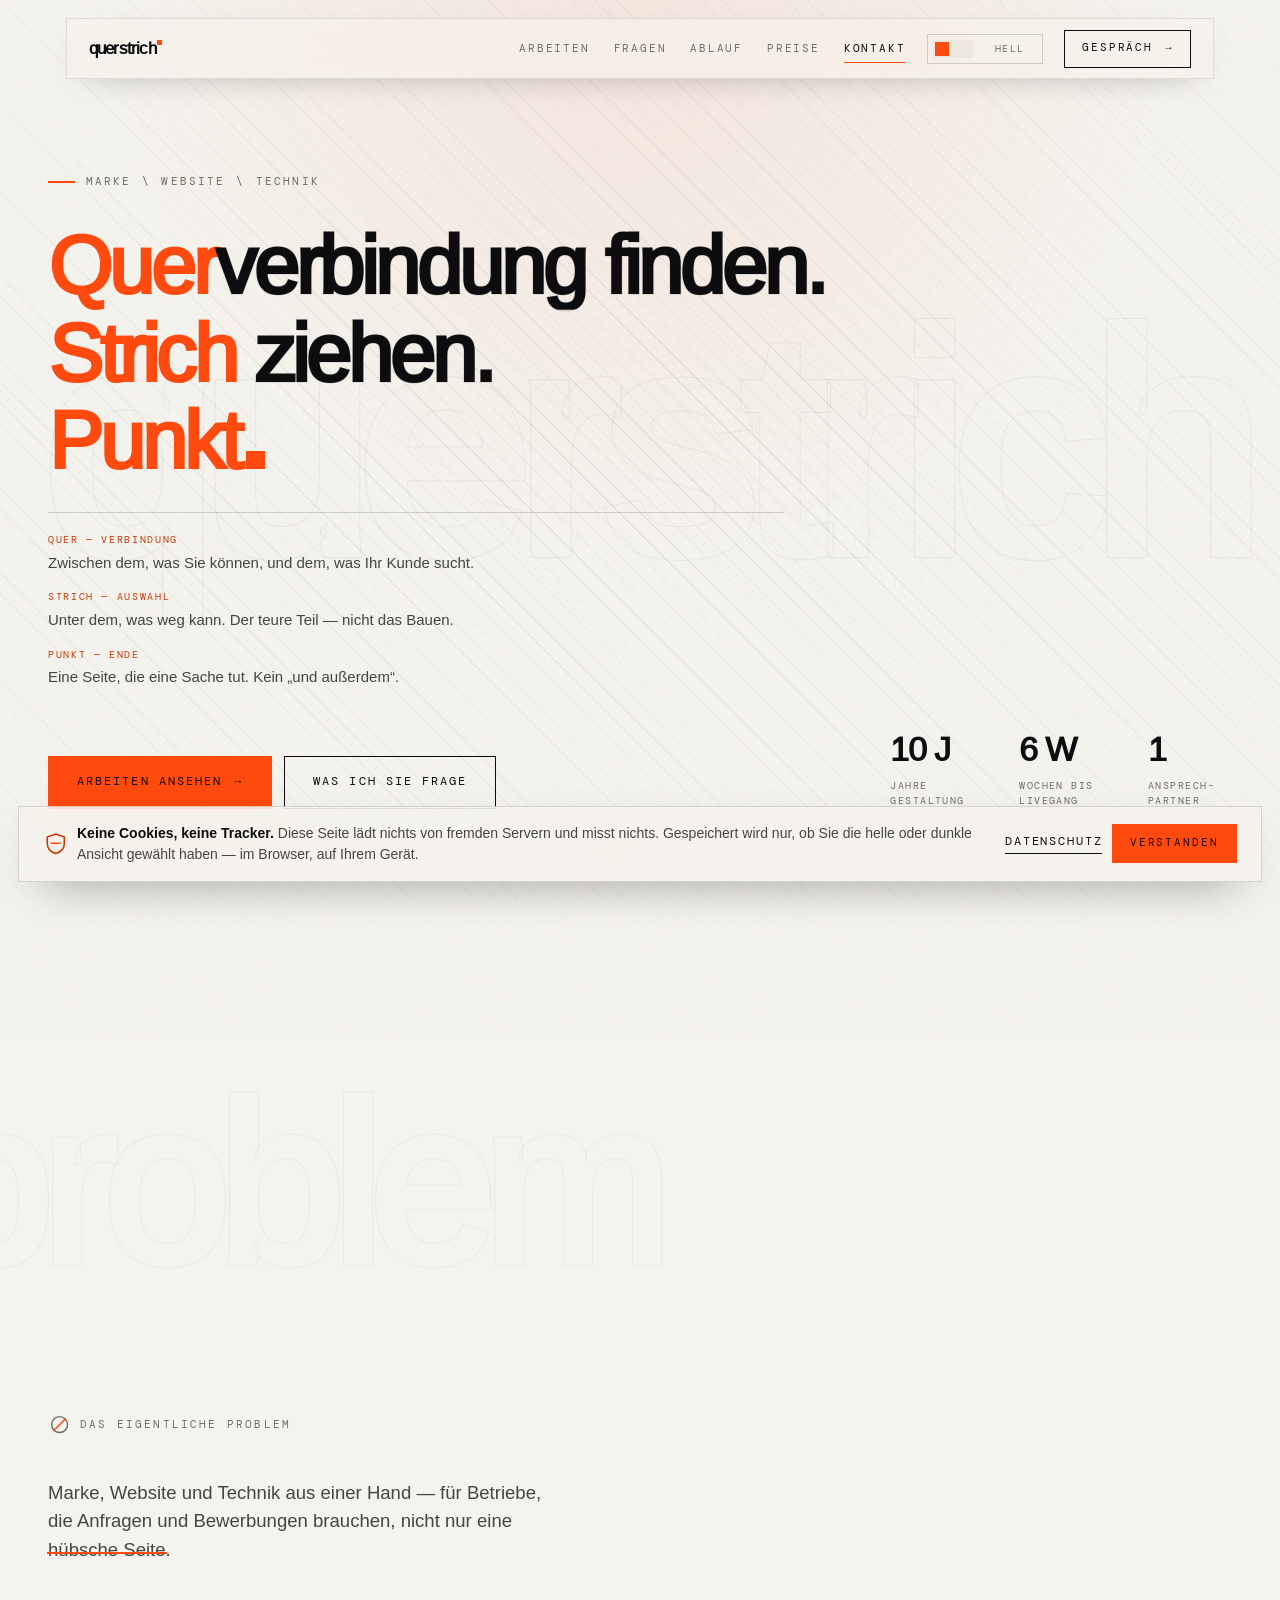
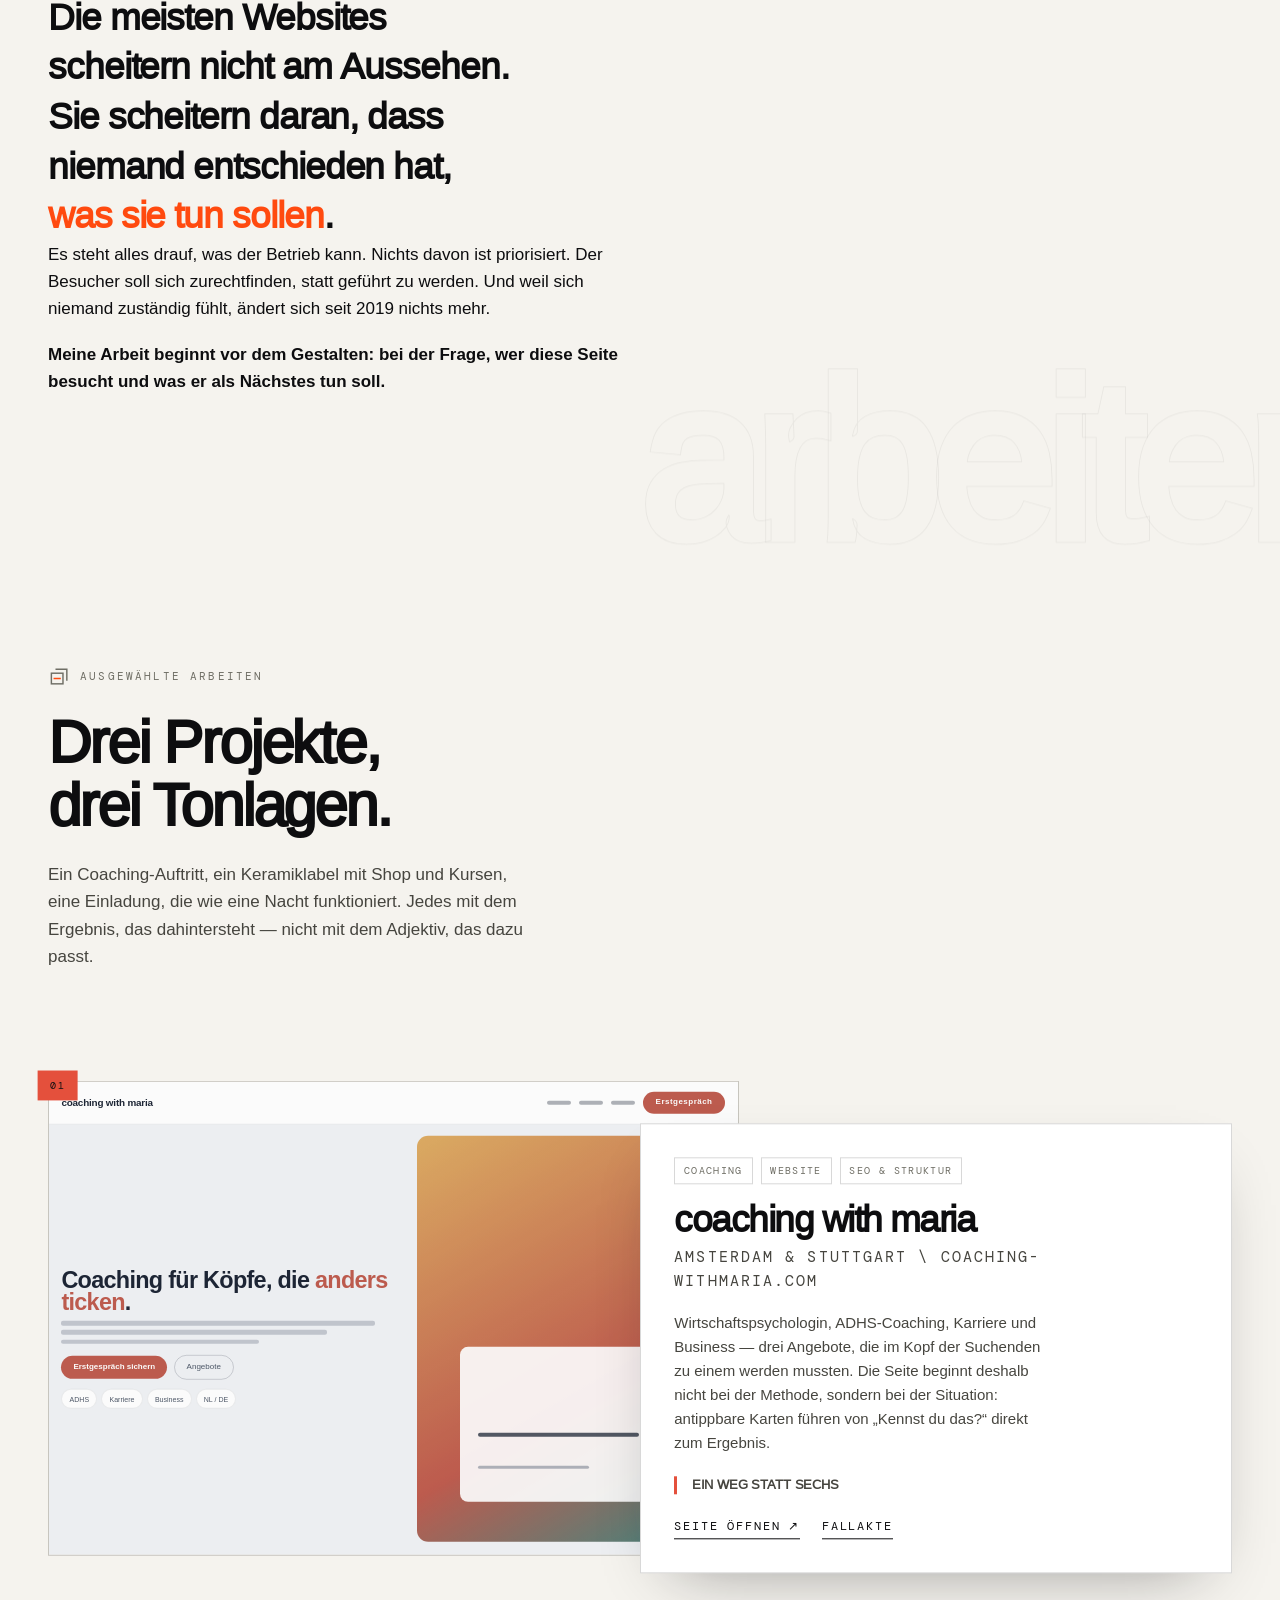
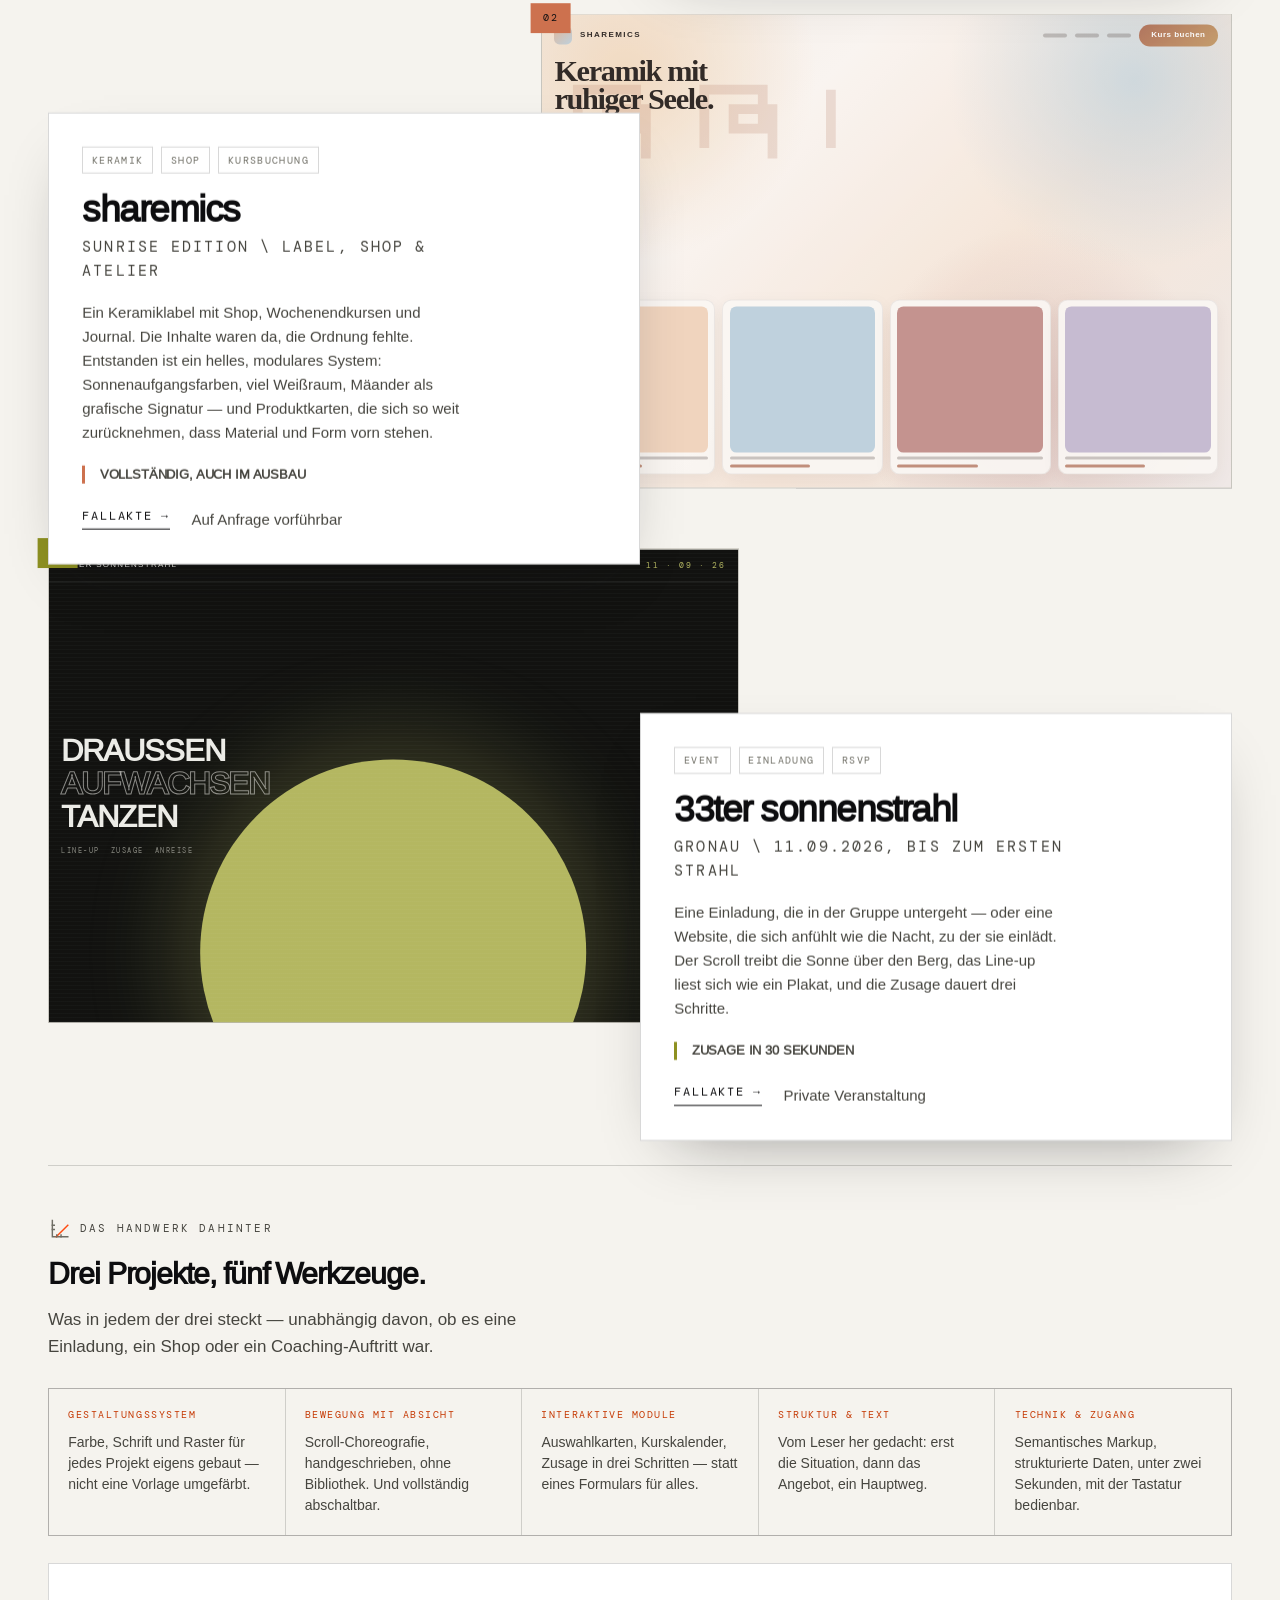
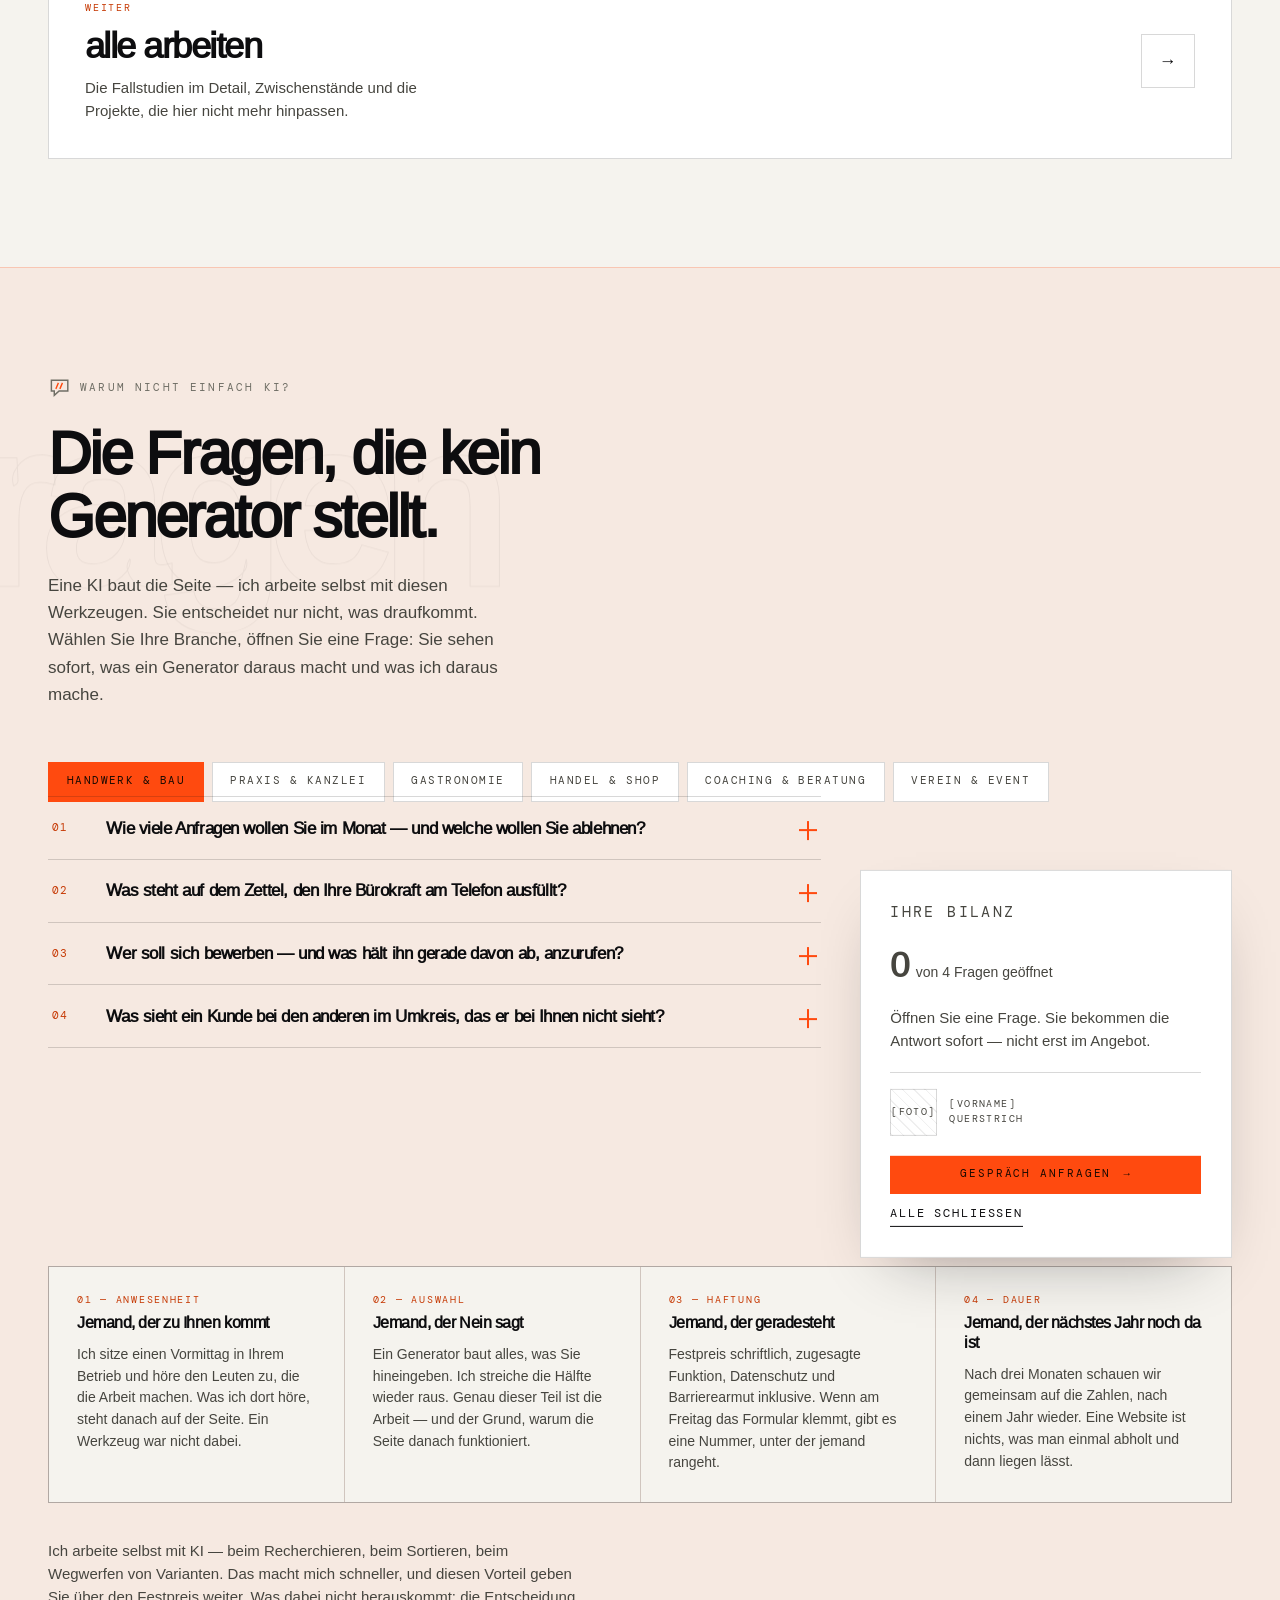
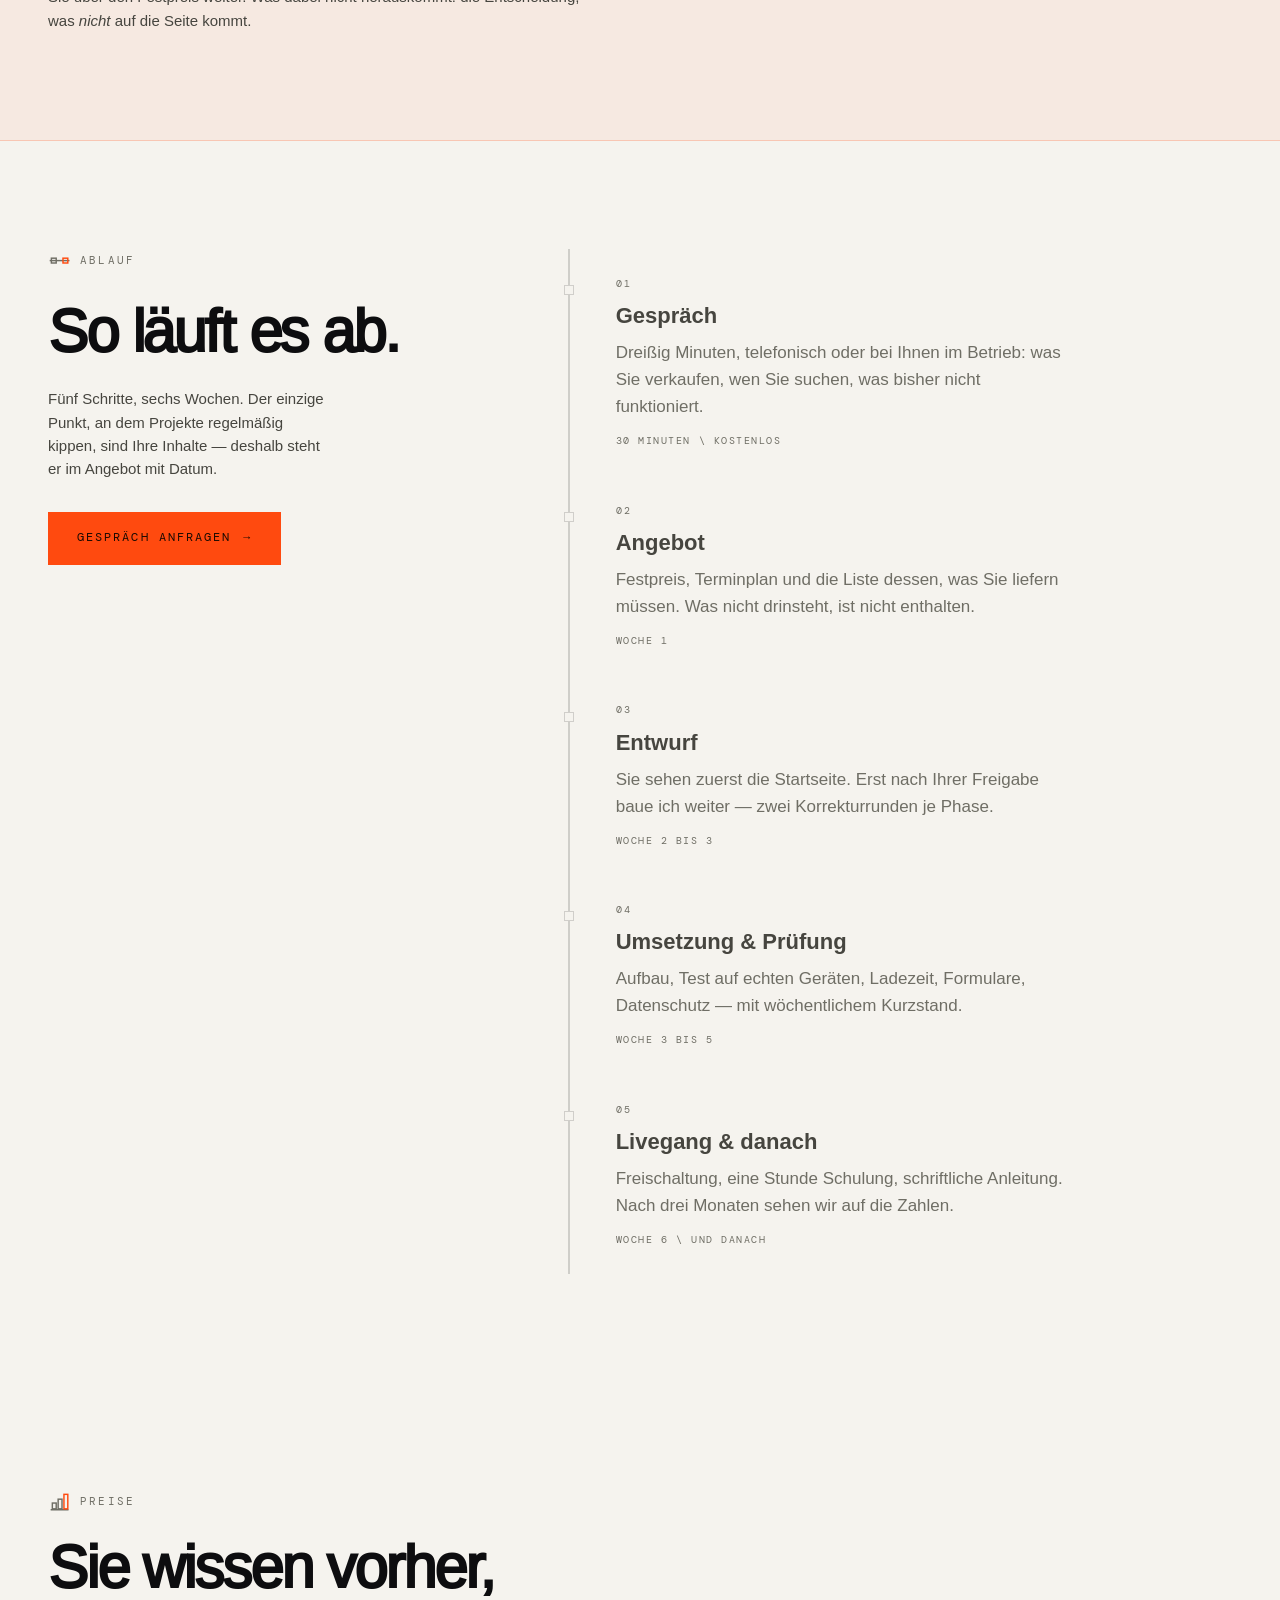
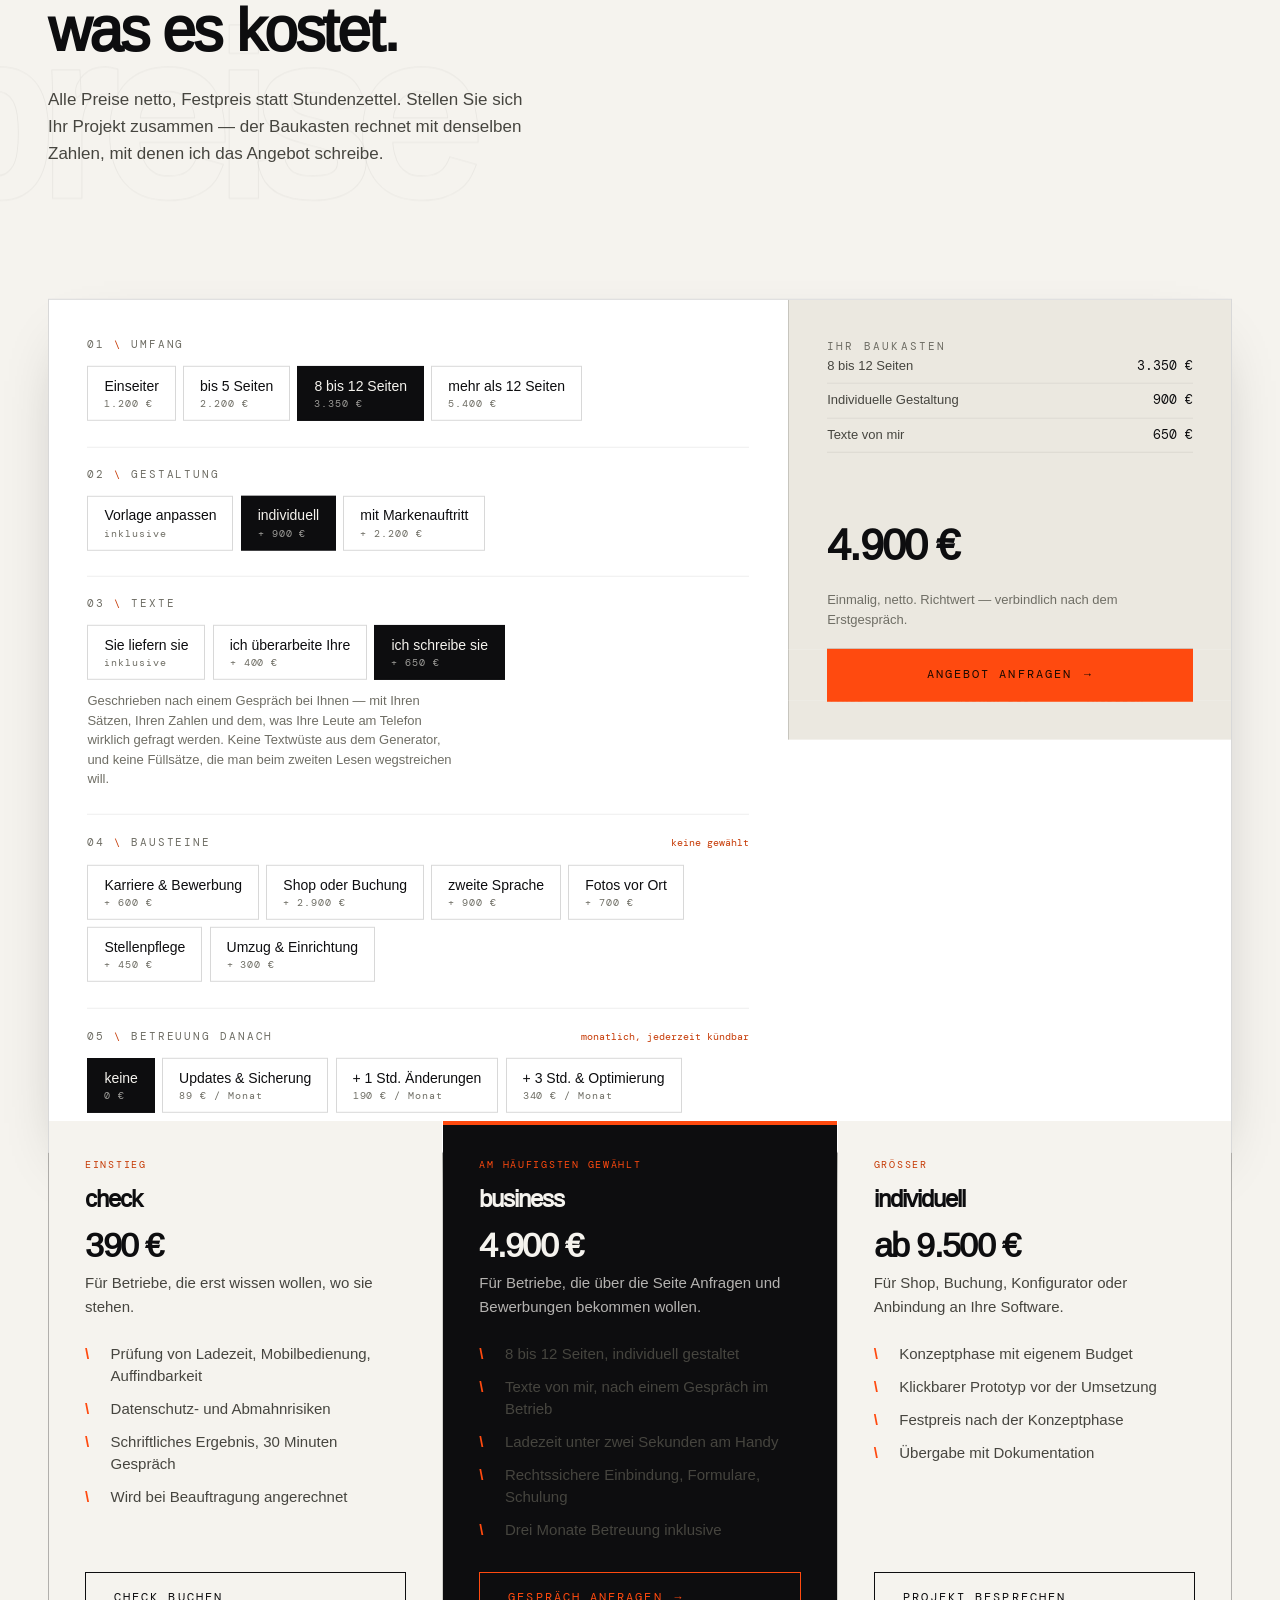
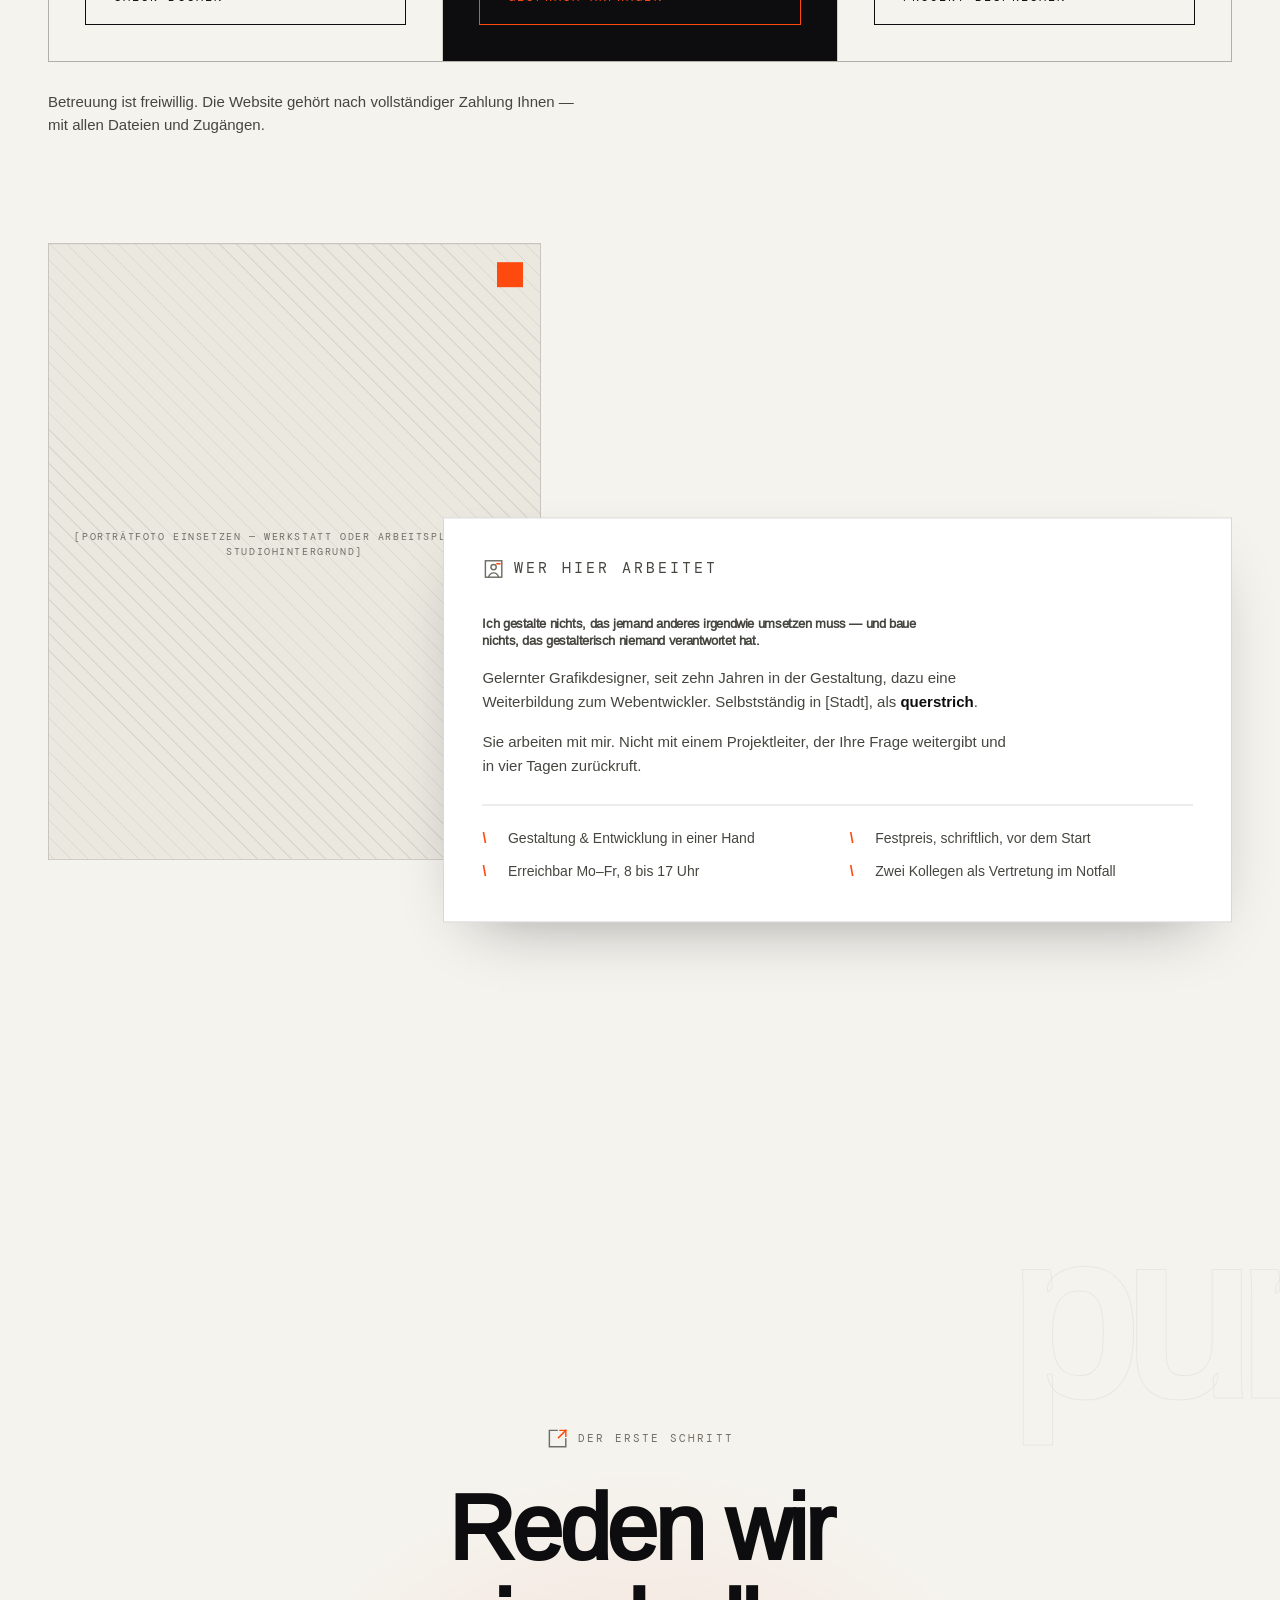
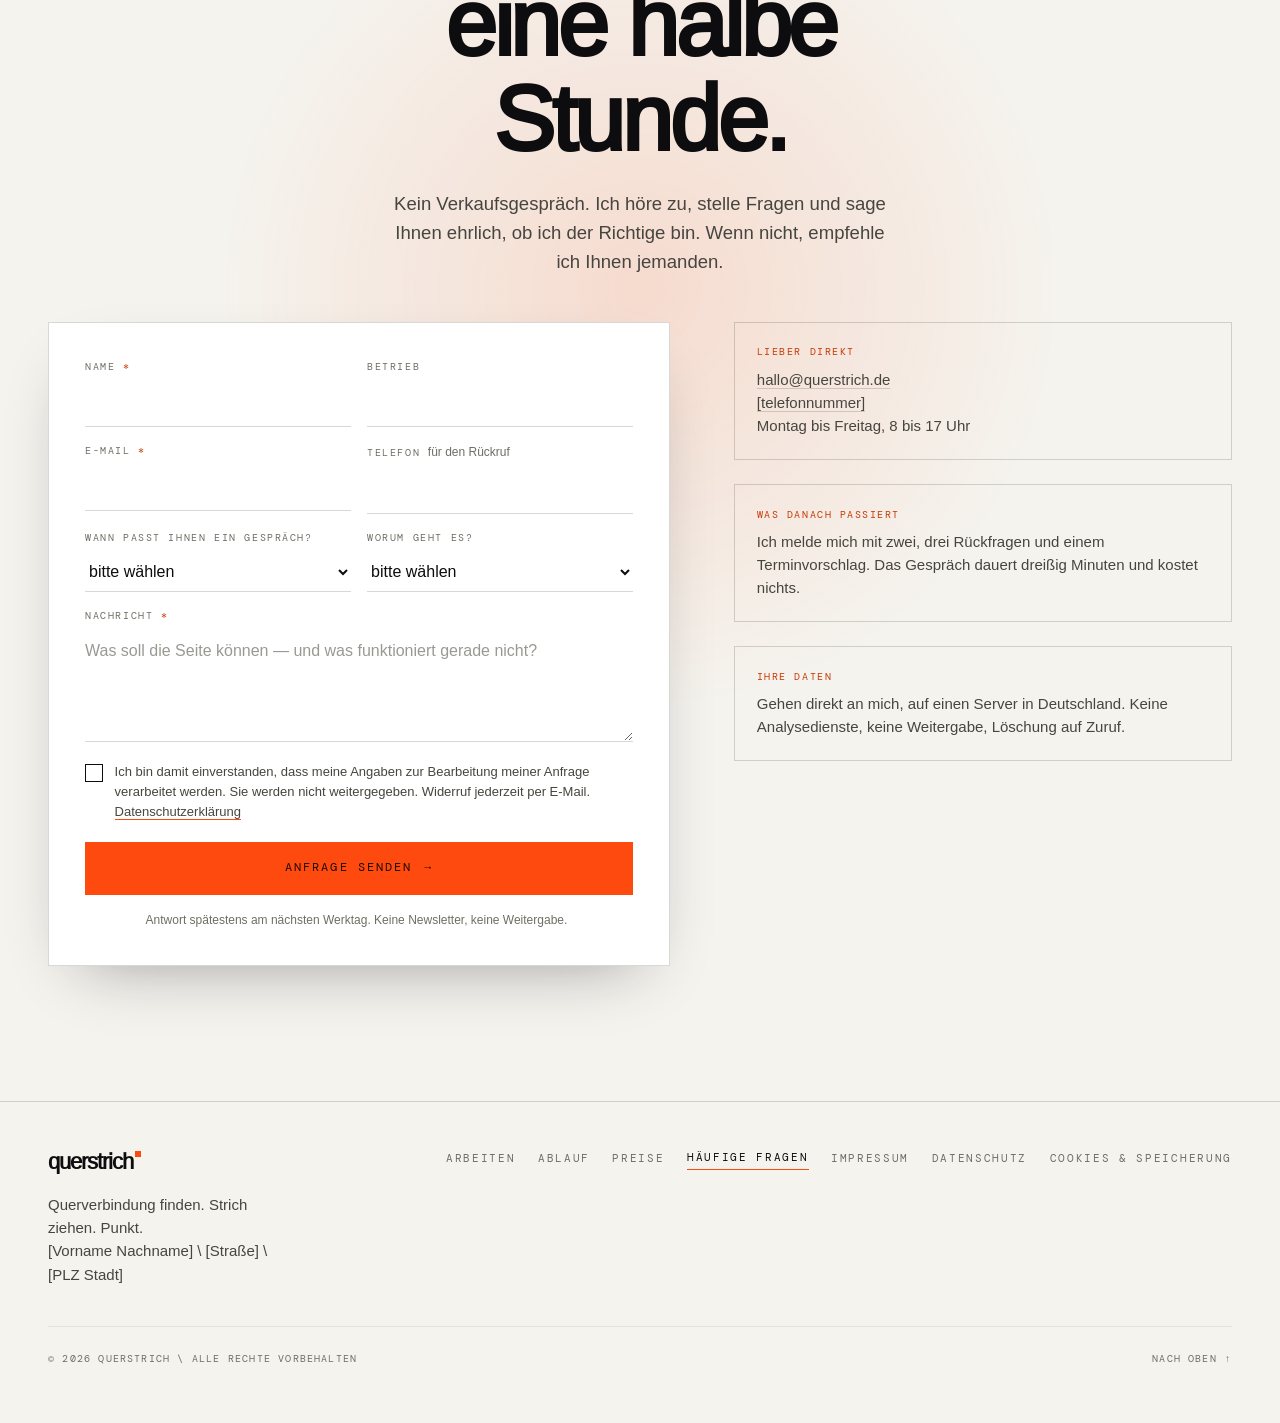
==== commit e66dfdc8: "Zugaenglichkeit, Ladeverhalten und Absicherung nachgemessen Gemessen statt geschaetzt — alle Zahlen " ====
--- a/index.html
+++ b/index.html
@@ -4,7 +4,7 @@
 <meta charset="utf-8">
 <meta name="viewport" content="width=device-width, initial-scale=1, viewport-fit=cover">
 <title>querstrich — Querverbindung finden. Strich ziehen. Punkt.</title>
-<meta name="description" content="Marke, Website und Technik aus einer Hand. Ich baue Auftritte, die eine Sache tun: Anfragen und Bewerbungen bringen. Festpreis, sechs Wochen, ein Ansprechpartner.">
+<meta name="description" content="Marke, Website und Technik aus einer Hand — für Betriebe, die Anfragen und Bewerbungen brauchen. Festpreis, sechs Wochen, ein Ansprechpartner.">
 <!-- ────────────────────────────────────────────────────────────
      ADRESSE DER SEITE
      Aktuell: Vorschau auf GitHub Pages, bewusst auf "noindex" —
@@ -19,8 +19,16 @@
      ──────────────────────────────────────────────────────────── -->
 <meta name="theme-color" content="#F5F3EE">
 <meta name="robots" content="noindex, follow">
+<meta http-equiv="Content-Security-Policy" content="default-src 'self'; style-src 'self' 'unsafe-inline'; script-src 'self' 'unsafe-inline'; img-src 'self' data:; font-src 'self'; connect-src 'none'; form-action 'self'; base-uri 'none'; object-src 'none'; frame-src 'none'">
+<meta name="referrer" content="strict-origin-when-cross-origin">
 <link rel="canonical" href="https://vroind-ausm-all.github.io/Querstrich.media/">
 <meta name="author" content="querstrich">
+<!-- Die Displayschrift traegt die Ueberschrift und damit das LCP-Element. Mit
+     font-display:optional hat der Browser nur ein kurzes Zeitfenster, sie zu
+     nutzen — ohne Preload verpasst er es auf langsamen Verbindungen und die
+     Seite bleibt bei der Ersatzschrift. Nur der Latin-Schnitt, latin-ext wird
+     auf dieser Seite nicht gebraucht. -->
+<link rel="preload" href="assets/fonts/archivo-latin.woff2" as="font" type="font/woff2" crossorigin>
 <link rel="icon" href="data:image/svg+xml,%3Csvg xmlns='http://www.w3.org/2000/svg' viewBox='0 0 64 64'%3E%3Cstyle%3E.b%7Bfill:%23141416%7D.s%7Bfill:%23F7F5F0%7D@media(prefers-color-scheme:dark)%7B.b%7Bfill:%23F4F3EF%7D.s%7Bfill:%230B0B0D%7D%7D%3C/style%3E%3Cpath class='b' d='M32 4C17 4 6 15.4 6 30.2s11 26.2 26 26.2c3.9 0 7.6-.8 10.9-2.3l7.7 4.4c2.6 1.5 5.6-1.4 4.1-4l-4.1-7.1C55.1 42.6 58 36.8 58 30.2 58 15.4 47 4 32 4Z'/%3E%3Cg class='s' transform='skewX(-14)'%3E%3Crect x='28.5' y='16' width='8.6' height='30' rx='2.4'/%3E%3Crect x='42' y='16' width='8.6' height='30' rx='2.4'/%3E%3C/g%3E%3C/svg%3E">
 
 <meta property="og:type" content="website">
@@ -135,7 +143,7 @@
   font-style: normal;
   font-weight: 400 900;
   font-stretch: 62% 125%;
-  font-display: swap;
+  font-display: optional;
   src: url(assets/fonts/archivo-latin-ext.woff2) format('woff2');
   unicode-range: U+0100-02BA, U+02BD-02C5, U+02C7-02CC, U+02CE-02D7, U+02DD-02FF, U+0304, U+0308, U+0329, U+1D00-1DBF, U+1E00-1E9F, U+1EF2-1EFF, U+2020, U+20A0-20AB, U+20AD-20C0, U+2113, U+2C60-2C7F, U+A720-A7FF;
 }
@@ -145,7 +153,7 @@
   font-style: normal;
   font-weight: 400 900;
   font-stretch: 62% 125%;
-  font-display: swap;
+  font-display: optional;
   src: url(assets/fonts/archivo-latin.woff2) format('woff2');
   unicode-range: U+0000-00FF, U+0131, U+0152-0153, U+02BB-02BC, U+02C6, U+02DA, U+02DC, U+0304, U+0308, U+0329, U+2000-206F, U+20AC, U+2122, U+2191, U+2193, U+2212, U+2215, U+FEFF, U+FFFD;
 }
@@ -244,6 +252,17 @@
   font-display: swap;
   src: url(assets/fonts/instrument-sans-latin.woff2) format('woff2');
   unicode-range: U+0000-00FF, U+0131, U+0152-0153, U+02BB-02BC, U+02C6, U+02DA, U+02DC, U+0304, U+0308, U+0329, U+2000-206F, U+20AC, U+2122, U+2191, U+2193, U+2212, U+2215, U+FEFF, U+FFFD;
+}
+
+/* Fallback der Displayschrift in der Breite angeglichen: Archivo rendert bei
+   gleicher Groesse 84,1 % der Arial-Breite (gemessen gegen die Schrift, die
+   tatsaechlich aufgeloest wird). Hoehen-Overrides sind bewusst weggelassen —
+   geratene Werte haben den Layout-Sprung vergroessert statt verkleinert. Den
+   Sprung selbst schliesst font-display:optional bei Archivo aus. */
+@font-face{
+  font-family:'Archivo Fallback';
+  src:local('Arial'), local('Helvetica'), local('Liberation Sans');
+  size-adjust:84.1%;
 }
 
 /* ═══════════════════════════════════════════════════════════
@@ -257,7 +276,7 @@
   --papier-3:#EBE8E0;
   --tinte:#0D0D0F;
   --tinte-2:#46453F;
-  --tinte-3:#7C7B72;
+  --tinte-3:#6F6E65;   /* 4,63:1 auf --papier */
   --linie:rgba(13,13,15,.16);
   --linie-s:rgba(13,13,15,.07);
   --akzent:#FF4A0F;
@@ -269,9 +288,9 @@
   --schatten:0 26px 64px -34px rgba(17,17,19,.45);
   --schatten-s:0 10px 30px -18px rgba(17,17,19,.4);
 
-  --display:"Archivo","Arial Narrow",Impact,sans-serif;
+  --display:"Archivo","Archivo Fallback",Arial,Impact,sans-serif;
   --sans:"Instrument Sans",-apple-system,BlinkMacSystemFont,"Segoe UI",sans-serif;
-  --mono:"DM Mono",ui-monospace,"SFMono-Regular",Menlo,monospace;
+  --mono:"DM Mono",ui-monospace,Menlo,monospace;
 
   --wrap:80rem;
   --gutter:clamp(1.25rem,4vw,3rem);
@@ -288,7 +307,7 @@
   --papier-3:#1B1B21;
   --tinte:#F4F3EF;
   --tinte-2:#A8A79E;
-  --tinte-3:#78776F;
+  --tinte-3:#7C7B73;   /* 4,62:1 auf --papier */
   --linie:rgba(244,243,239,.15);
   --linie-s:rgba(244,243,239,.07);
   --akzent:#FF5A22;
@@ -955,8 +974,13 @@
 .schritte{list-style:none;position:relative;padding-left:clamp(1.5rem,4vw,3rem)}
 .schritte::before{content:"";position:absolute;left:0;top:0;bottom:0;width:2px;background:var(--linie)}
 .schienen-fuell{position:absolute;left:0;top:0;width:2px;background:var(--akzent);height:0;transition:height .2s linear}
-.schritt{position:relative;padding:clamp(1.4rem,3vh,2.2rem) 0;opacity:.4;transition:opacity .5s ease}
-.schritt.aktiv{opacity:1}
+.schritt{position:relative;padding:clamp(1.4rem,3vh,2.2rem) 0}
+.schritt h3,.schritt p{transition:color .5s ease}
+.schritt:not(.aktiv) h3{color:var(--tinte-2)}
+.schritt:not(.aktiv) p{color:var(--tinte-3)}
+.schritt:not(.aktiv) .schritt-nr{color:var(--tinte-3)}
+.schritt.aktiv h3{color:var(--tinte)}
+.schritt.aktiv .schritt-nr{color:var(--akzent-text)}
 .schritt::before{
   content:"";position:absolute;left:calc(clamp(1.5rem,4vw,3rem) * -1);top:calc(clamp(1.4rem,3vh,2.2rem) + .55em);
   width:10px;height:10px;background:var(--papier);border:1px solid var(--linie);translate:-4px 0;
@@ -2552,6 +2576,8 @@
   var stand = new URLSearchParams(location.search).get('gesendet');
   if(stand === 'ja') melden('Danke — Ihre Anfrage ist da. Ich melde mich spätestens am nächsten Werktag.', false);
   else if(stand === 'fehler') melden('Da ist etwas schiefgegangen. Schreiben Sie mir bitte direkt an hallo@querstrich.de.', true);
+  else if(stand === 'zuschnell') melden('Ihre Anfrage ist gerade eben schon eingegangen — einen Moment bitte, bevor Sie erneut senden.', true);
+  else if(stand === 'zuviele') melden('Es sind schon mehrere Anfragen von Ihnen da. Schreiben Sie mir bitte direkt an hallo@querstrich.de.', true);
 }
 
 /* ═════════ FAQ-FENSTER ═════════ */
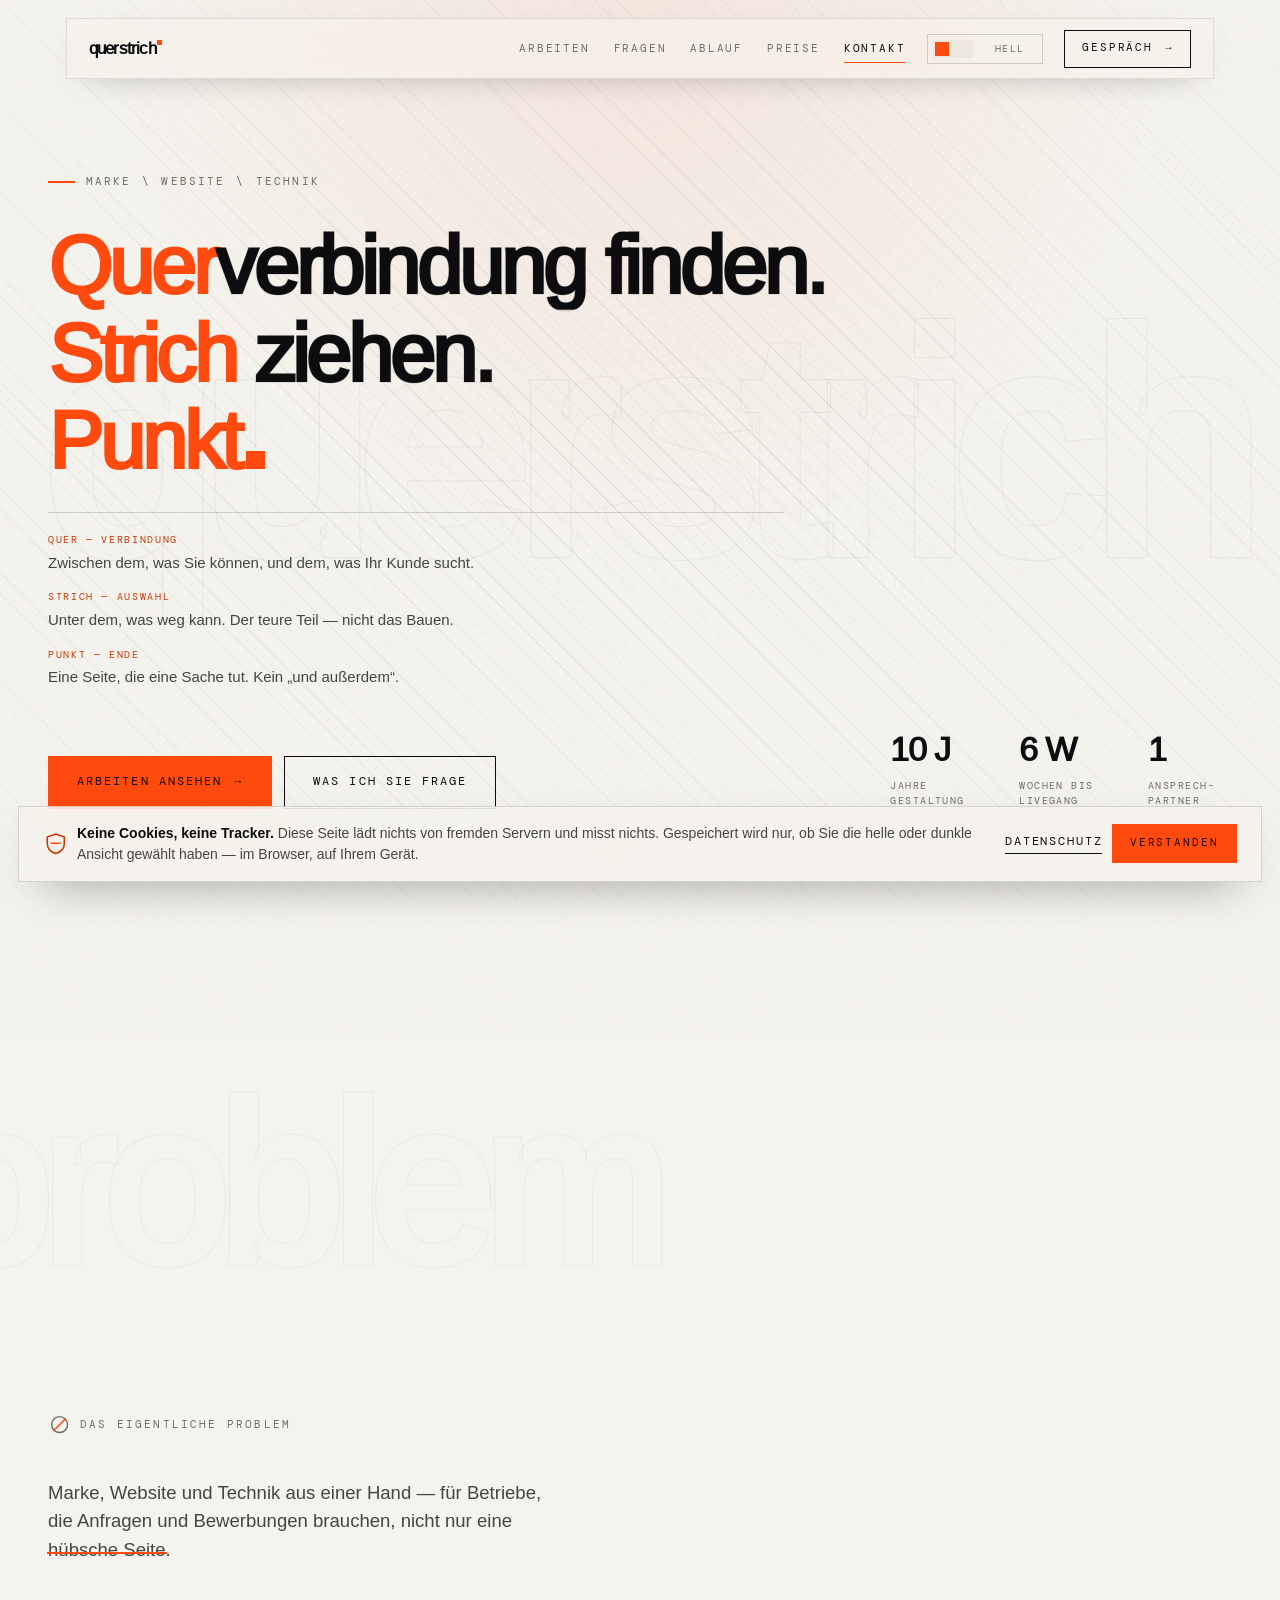
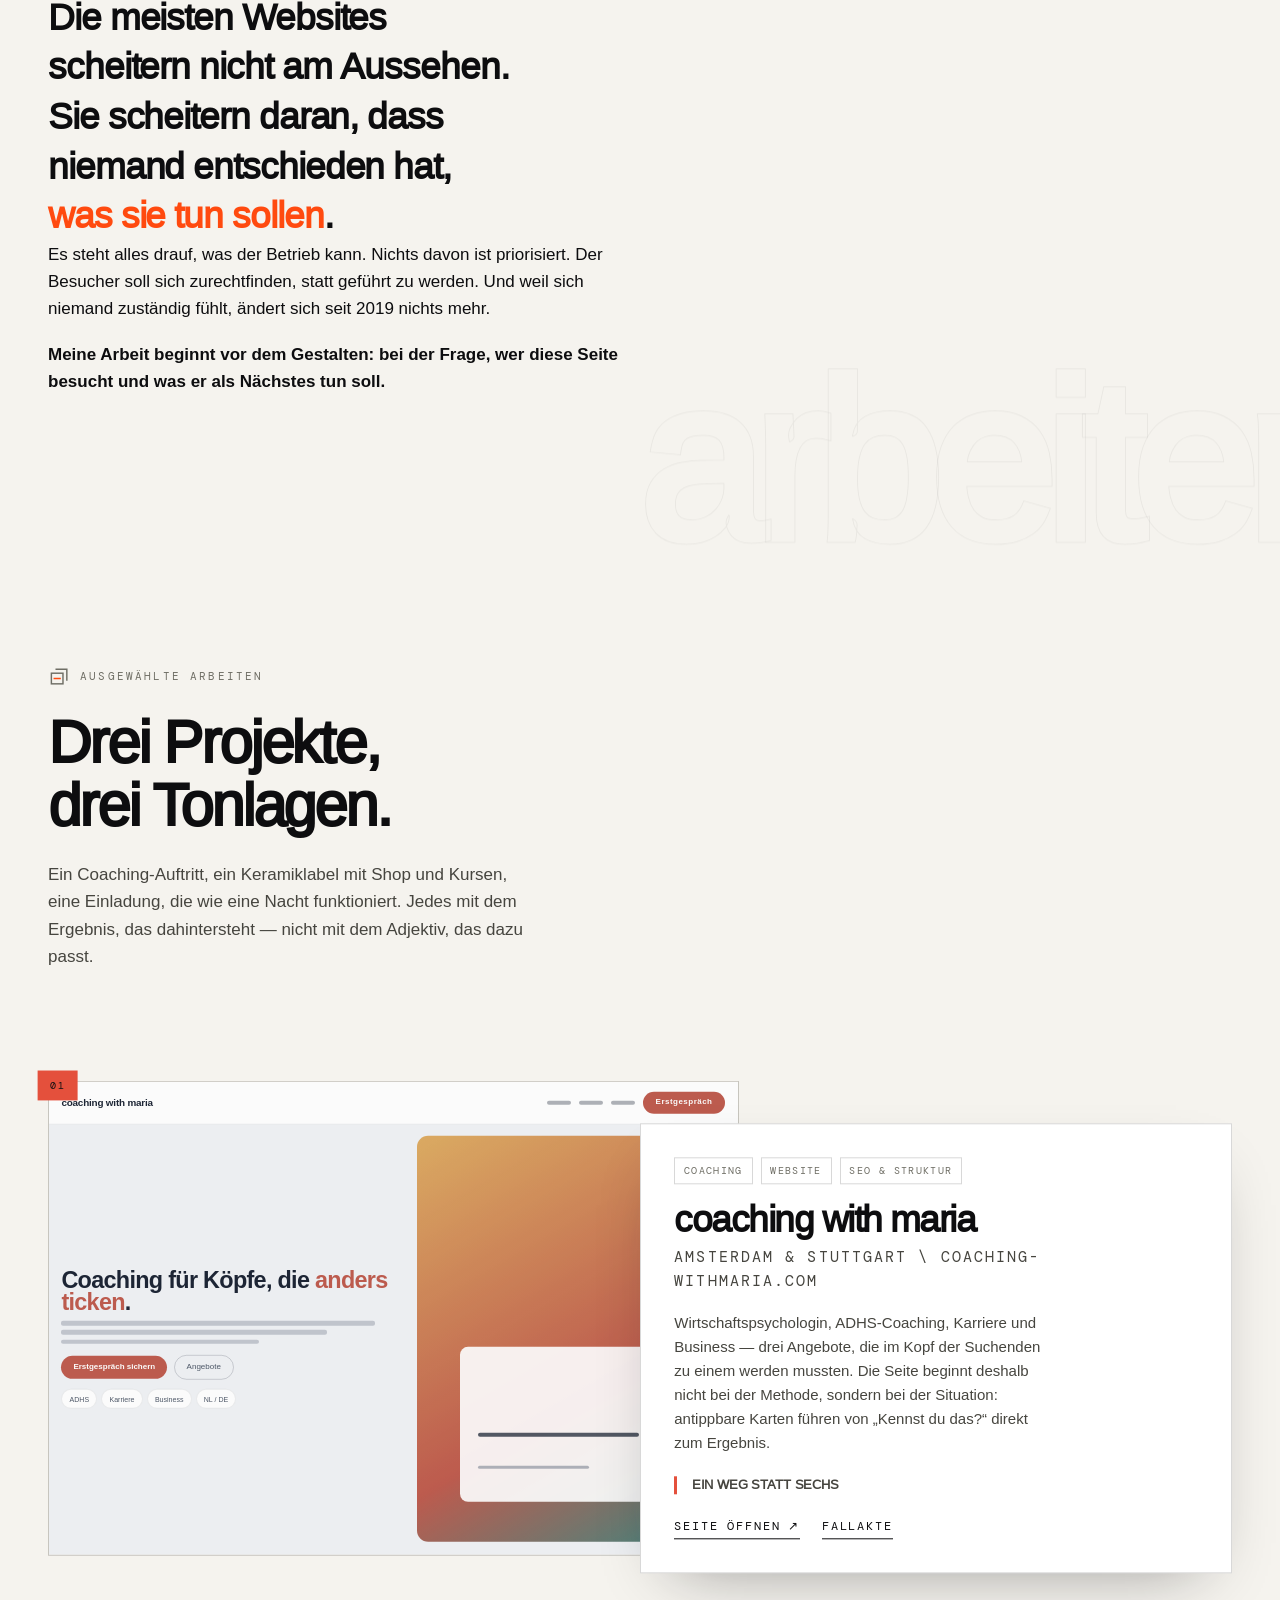
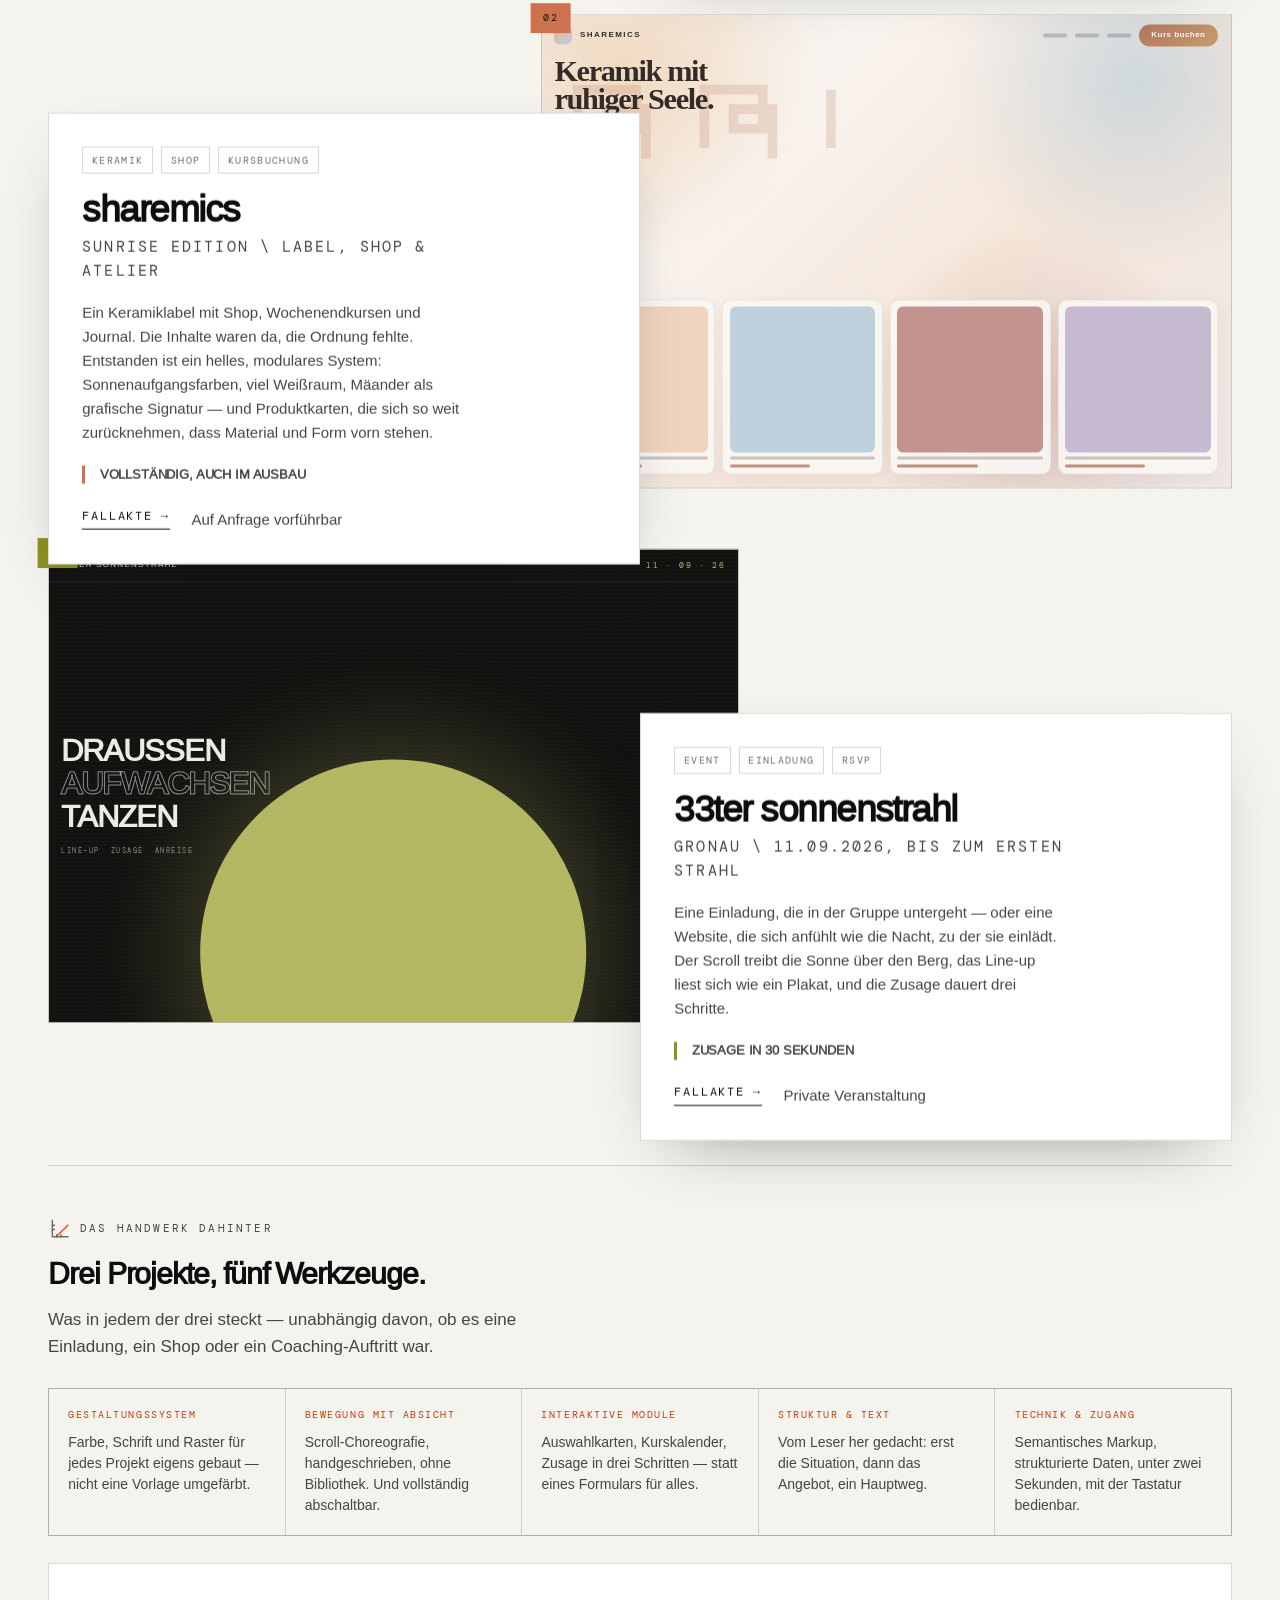
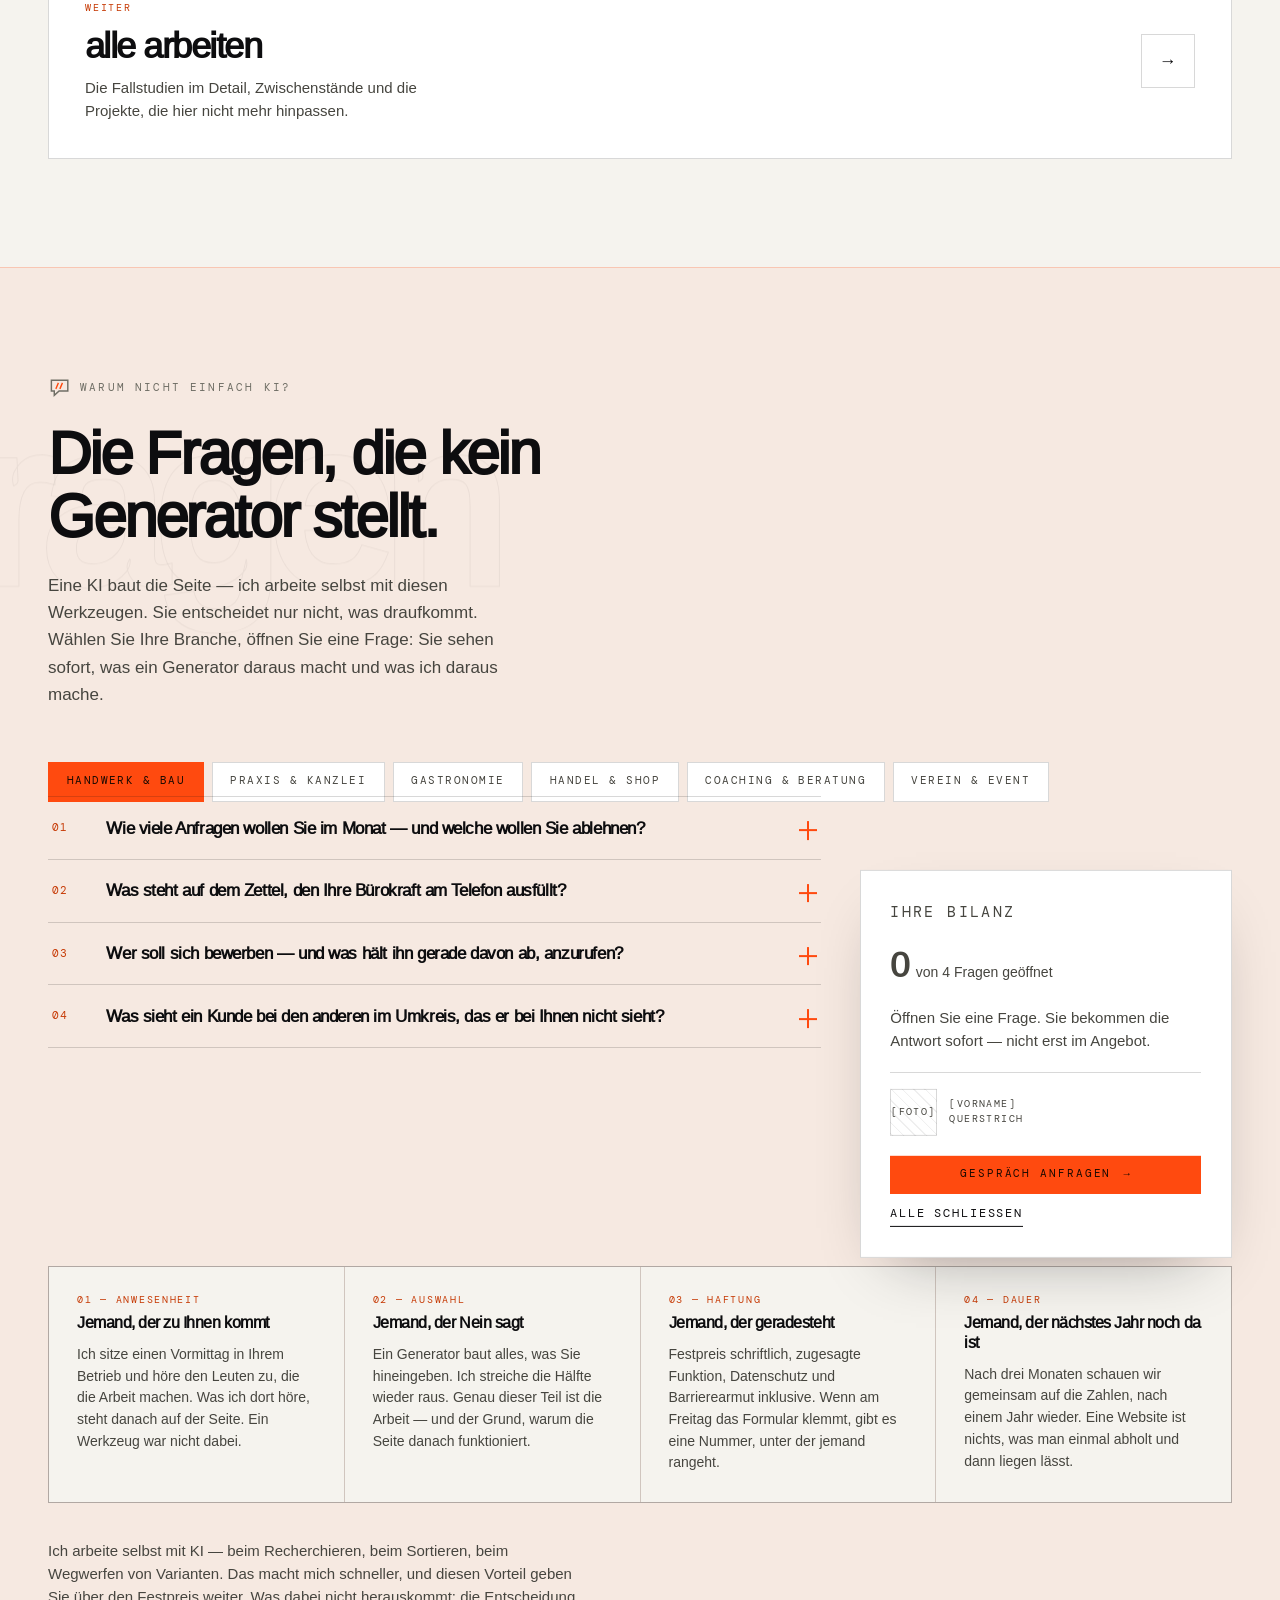
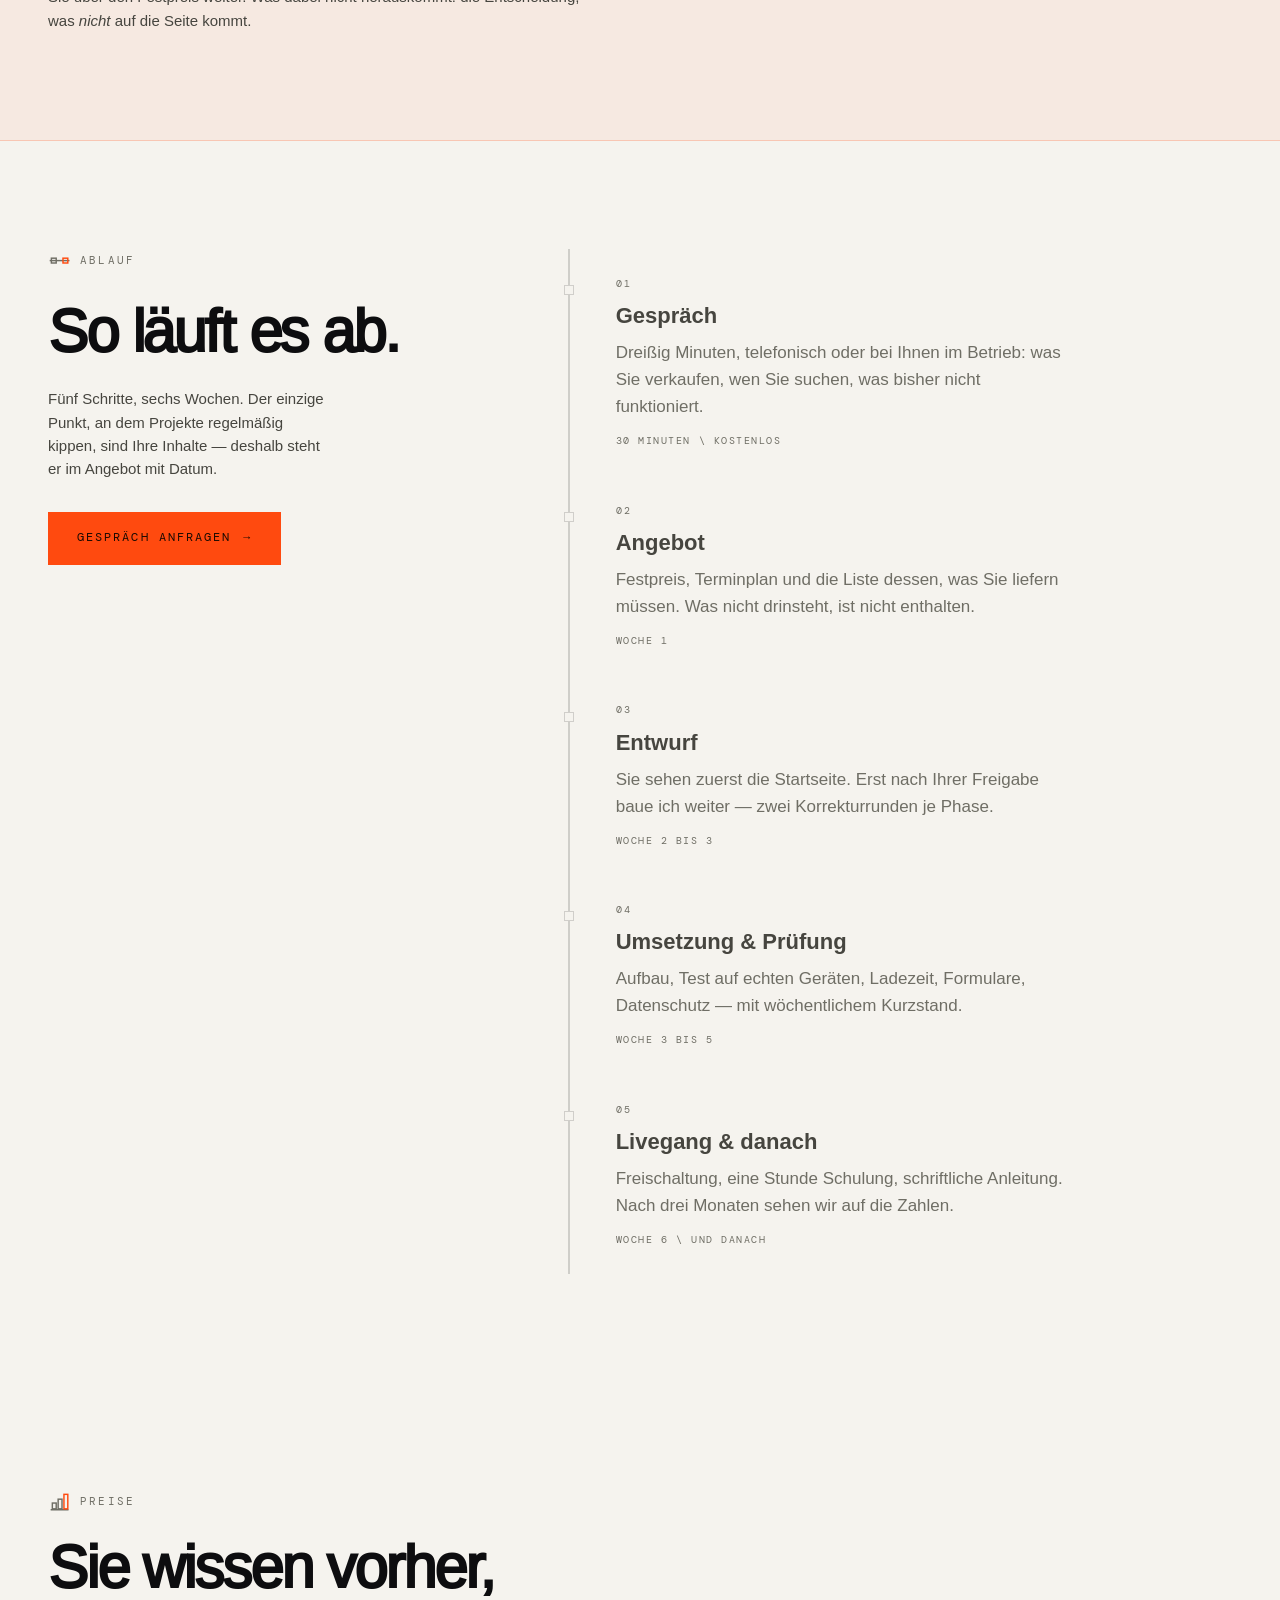
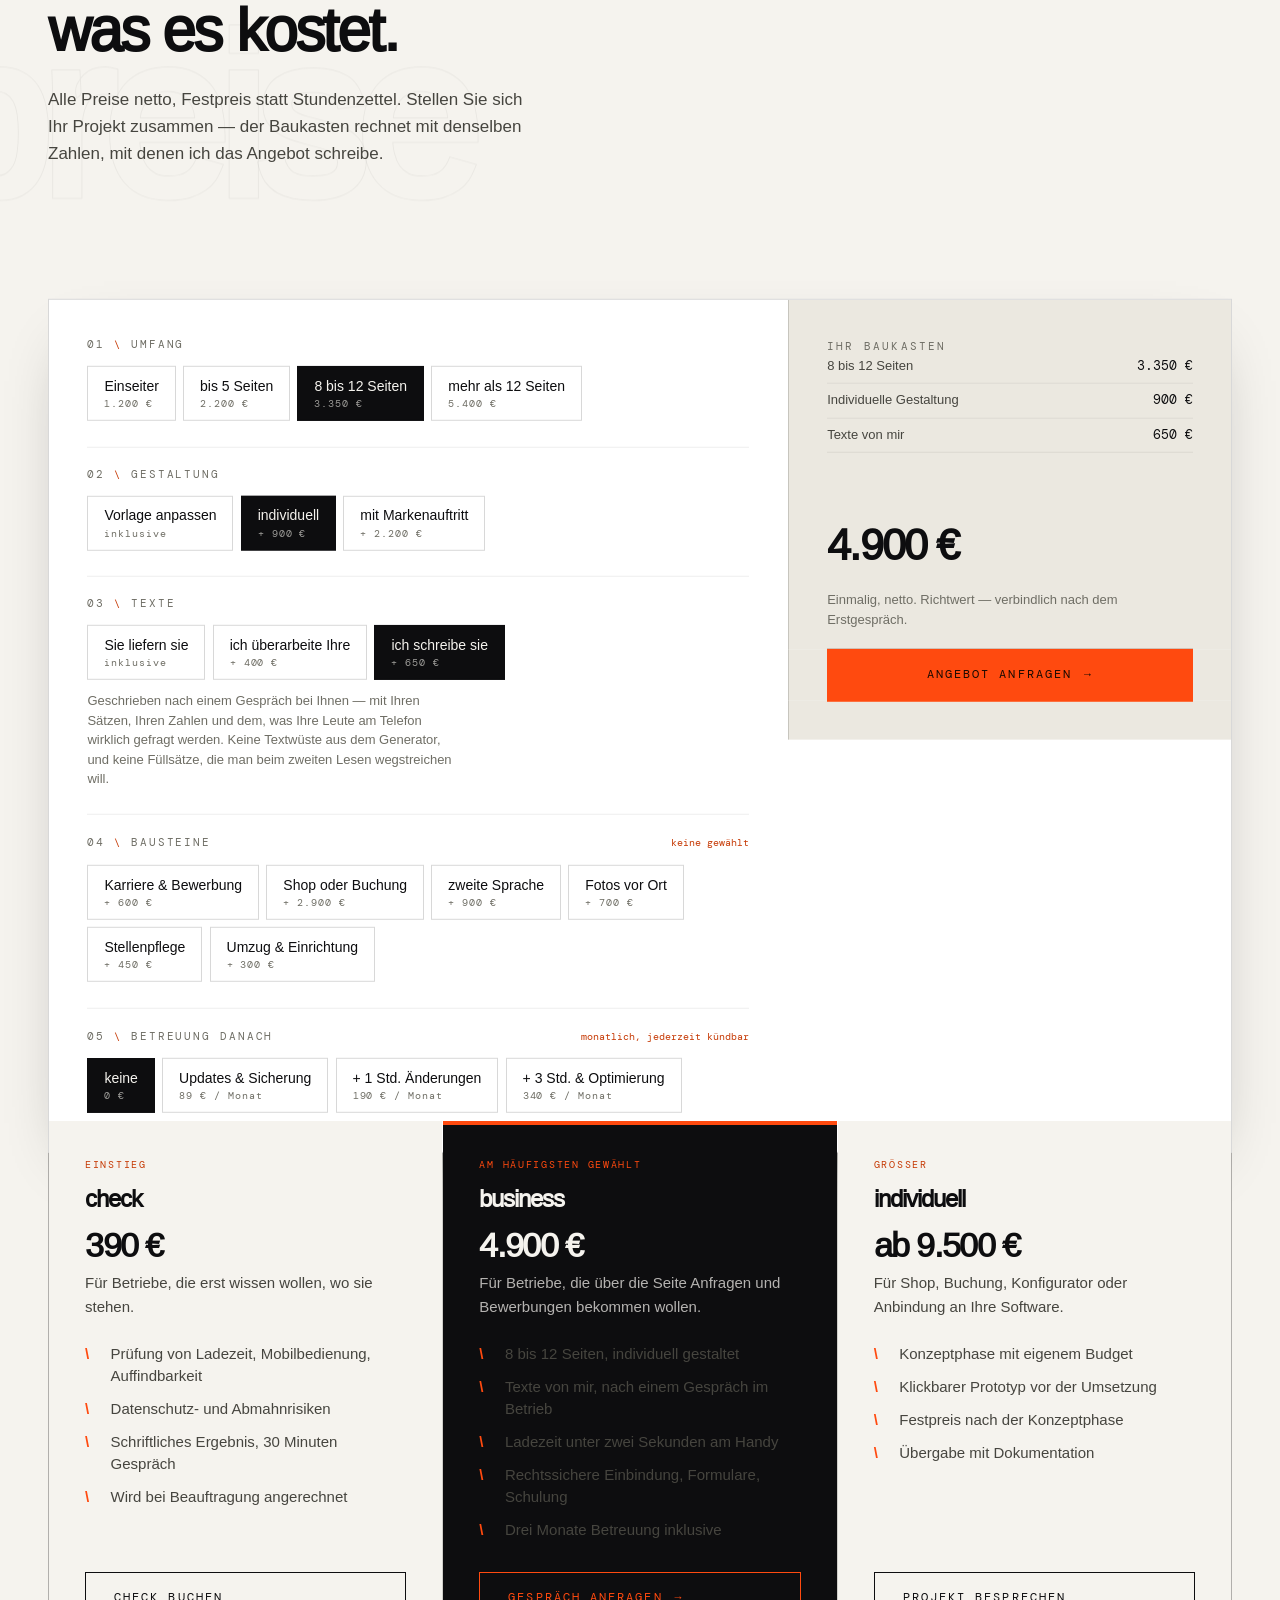
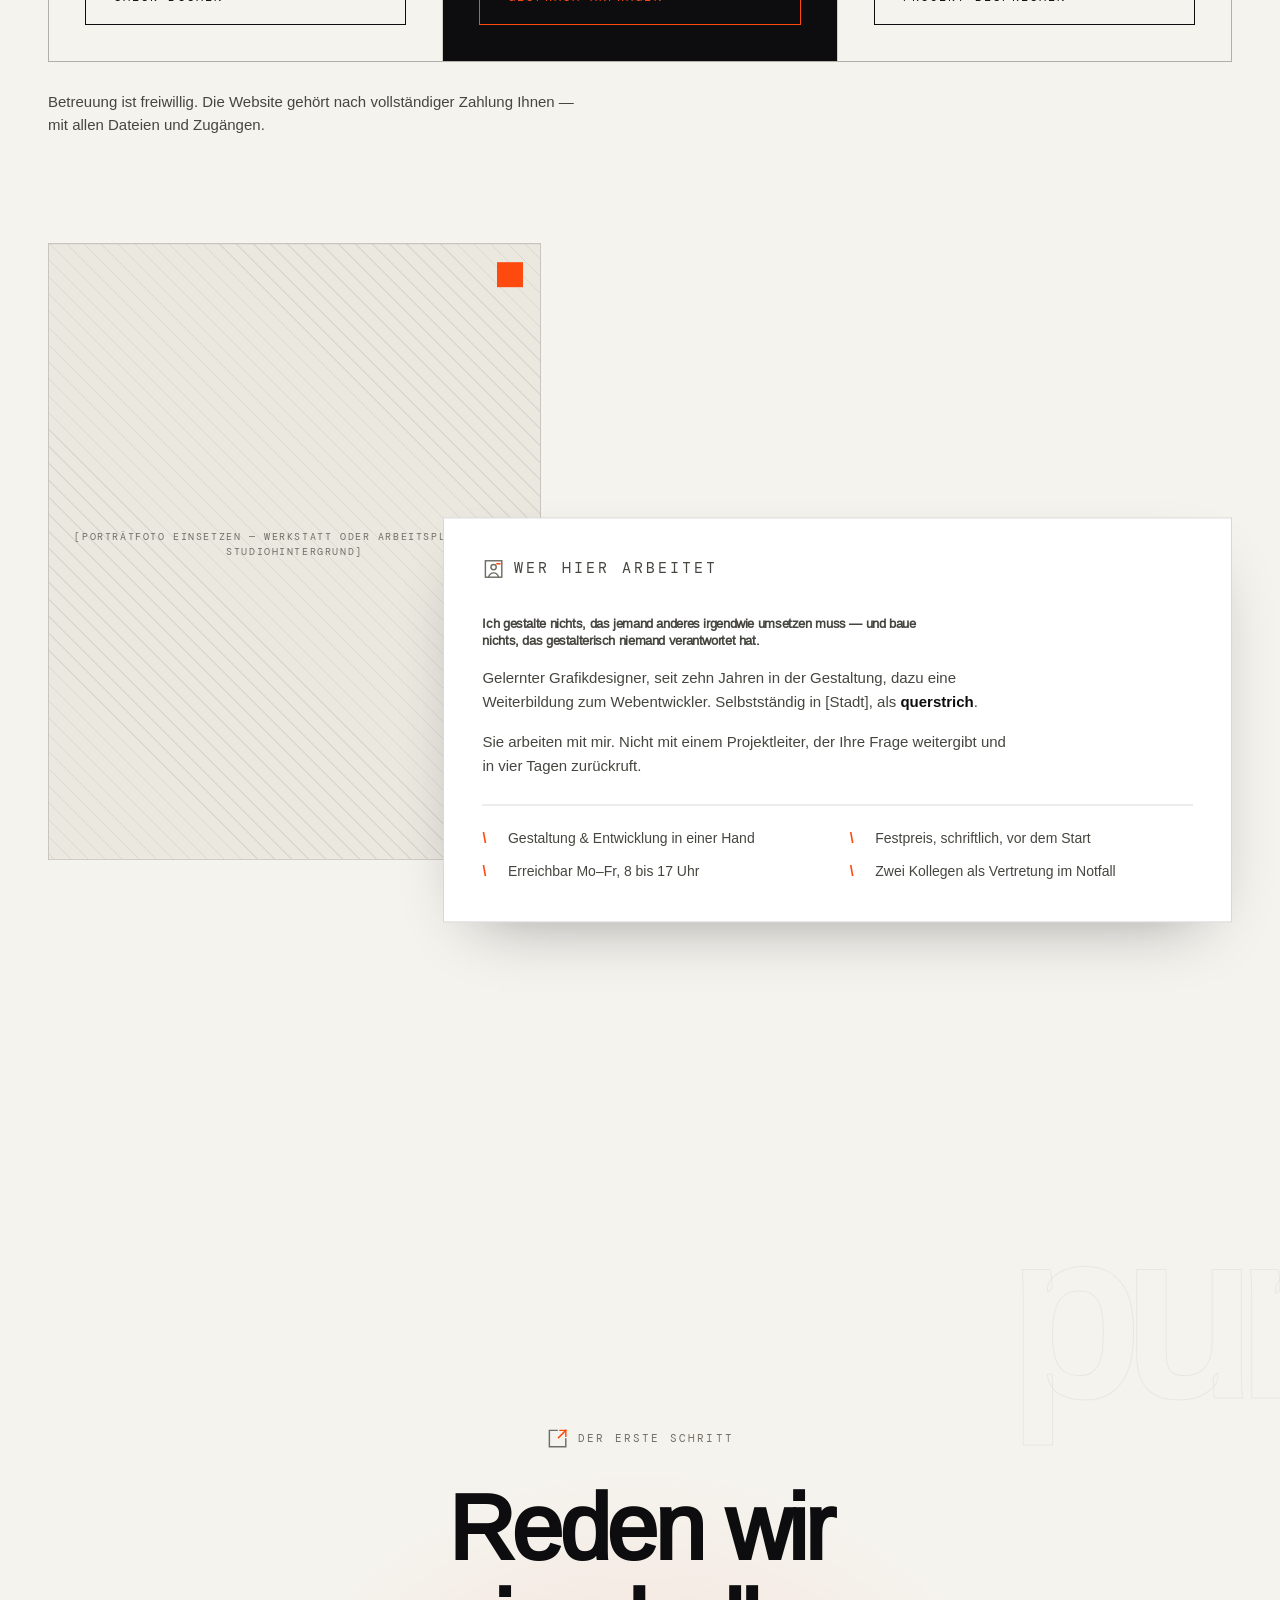
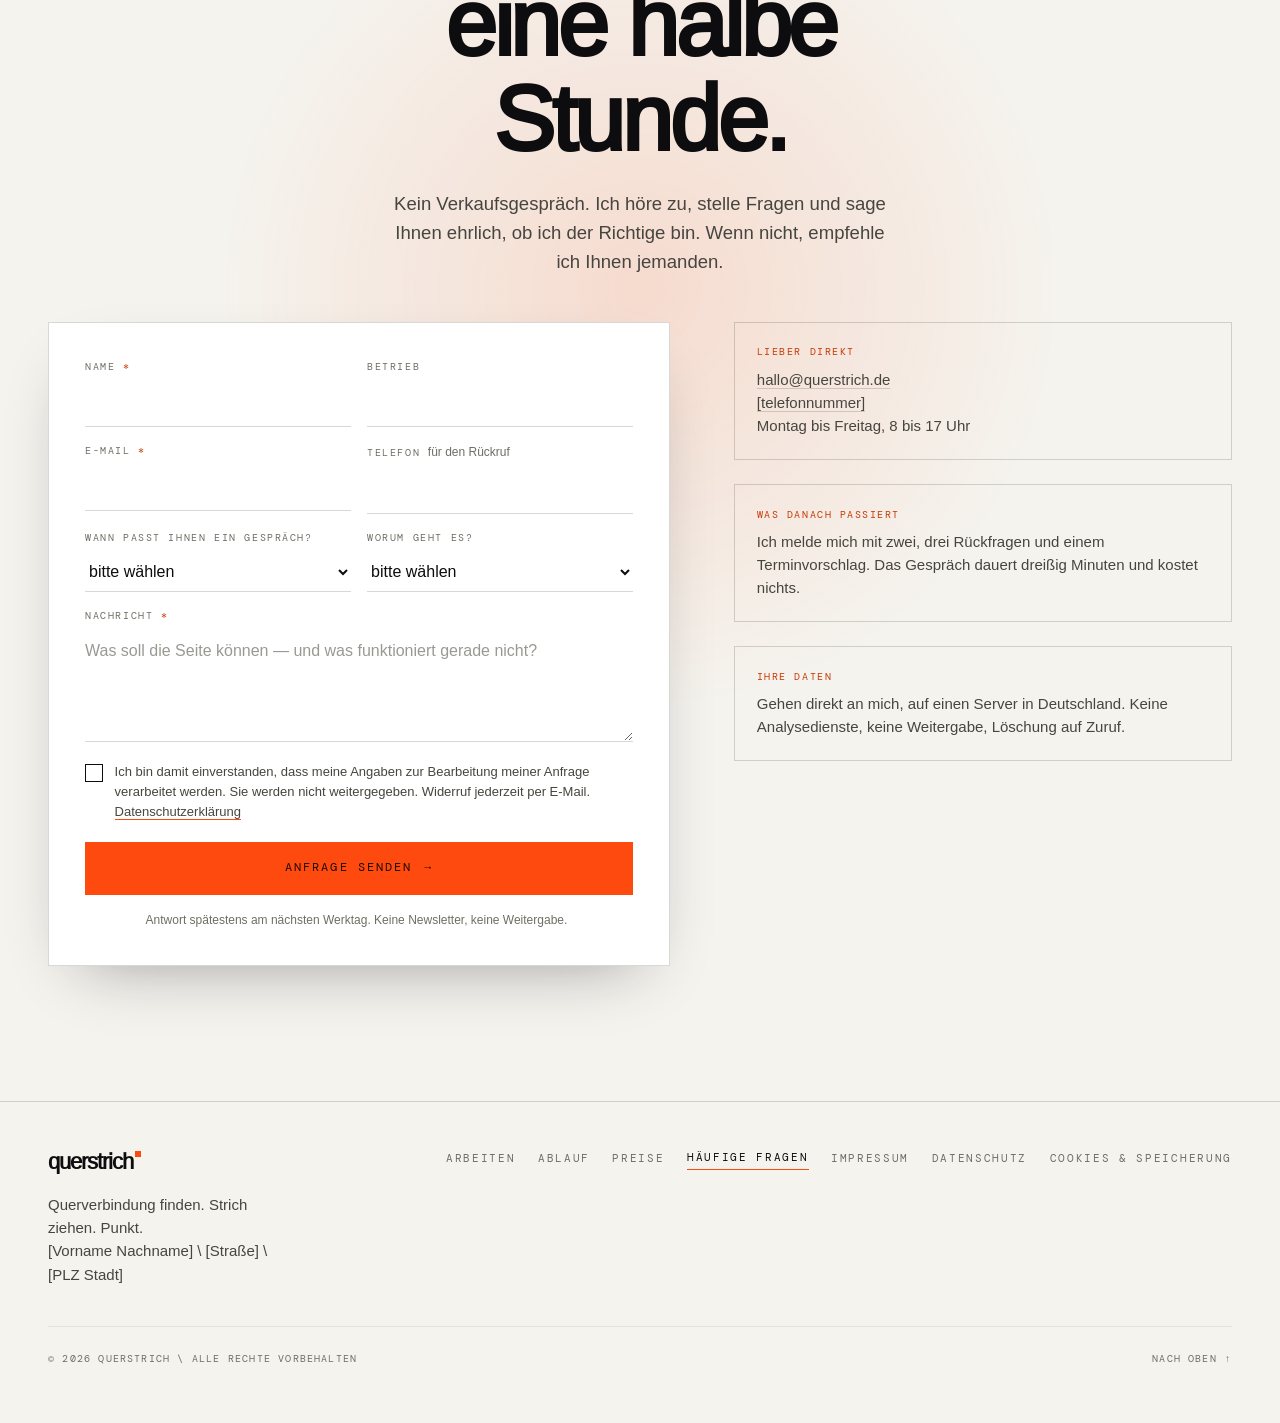
==== commit 111926a0: "Adressen auf den tatsaechlichen Pages-Pfad stellen Das Repository heisst Querstrich., nicht Querstri" ====
--- a/index.html
+++ b/index.html
@@ -11,7 +11,7 @@
      sie soll später nicht mit der echten Domain konkurrieren.
 
      Beim Umzug auf die eigene Domain in ALLEN Dateien ersetzen:
-       https://vroind-ausm-all.github.io/Querstrich.media
+       https://vroind-ausm-all.github.io/Querstrich.
        → https://www.querstrich.de
      Betrifft: index.html, datenschutz.html, impressum.html,
                sitemap.xml, robots.txt
@@ -21,7 +21,7 @@
 <meta name="robots" content="noindex, follow">
 <meta http-equiv="Content-Security-Policy" content="default-src 'self'; style-src 'self' 'unsafe-inline'; script-src 'self' 'unsafe-inline'; img-src 'self' data:; font-src 'self'; connect-src 'none'; form-action 'self'; base-uri 'none'; object-src 'none'; frame-src 'none'">
 <meta name="referrer" content="strict-origin-when-cross-origin">
-<link rel="canonical" href="https://vroind-ausm-all.github.io/Querstrich.media/">
+<link rel="canonical" href="https://vroind-ausm-all.github.io/Querstrich./">
 <meta name="author" content="querstrich">
 <!-- Die Displayschrift traegt die Ueberschrift und damit das LCP-Element. Mit
      font-display:optional hat der Browser nur ein kurzes Zeitfenster, sie zu
@@ -36,15 +36,15 @@
 <meta property="og:site_name" content="querstrich">
 <meta property="og:title" content="querstrich — Querverbindung finden. Strich ziehen. Punkt.">
 <meta property="og:description" content="Marke, Website und Technik aus einer Hand. Festpreis, sechs Wochen, ein Ansprechpartner.">
-<meta property="og:url" content="https://vroind-ausm-all.github.io/Querstrich.media/">
-<meta property="og:image" content="https://vroind-ausm-all.github.io/Querstrich.media/assets/og-image.png">
+<meta property="og:url" content="https://vroind-ausm-all.github.io/Querstrich./">
+<meta property="og:image" content="https://vroind-ausm-all.github.io/Querstrich./assets/og-image.png">
 <meta property="og:image:width" content="1200">
 <meta property="og:image:height" content="630">
 <meta property="og:image:alt" content="querstrich — Querverbindung finden. Strich ziehen. Punkt.">
 <meta name="twitter:card" content="summary_large_image">
 <meta name="twitter:title" content="querstrich — Querverbindung finden. Strich ziehen. Punkt.">
 <meta name="twitter:description" content="Marke, Website und Technik aus einer Hand. Festpreis, sechs Wochen, ein Ansprechpartner.">
-<meta name="twitter:image" content="https://vroind-ausm-all.github.io/Querstrich.media/assets/og-image.png">
+<meta name="twitter:image" content="https://vroind-ausm-all.github.io/Querstrich./assets/og-image.png">
 
 <!--
   ────────────────────────────────────────────────────────────
@@ -62,13 +62,13 @@
   "@graph": [
     {
       "@type": "ProfessionalService",
-      "@id": "https://vroind-ausm-all.github.io/Querstrich.media/#betrieb",
+      "@id": "https://vroind-ausm-all.github.io/Querstrich./#betrieb",
       "name": "querstrich",
       "description": "Marke, Website und Technik aus einer Hand. Markenauftritte und Websites für Betriebe, die Anfragen und Bewerbungen brauchen.",
-      "url": "https://vroind-ausm-all.github.io/Querstrich.media/",
+      "url": "https://vroind-ausm-all.github.io/Querstrich./",
       "email": "hallo@querstrich.de",
       "telephone": "[+49 TELEFONNUMMER]",
-      "image": "https://vroind-ausm-all.github.io/Querstrich.media/assets/og-image.png",
+      "image": "https://vroind-ausm-all.github.io/Querstrich./assets/og-image.png",
       "priceRange": "€€",
       "address": {
         "@type": "PostalAddress",
@@ -78,7 +78,7 @@
         "addressCountry": "DE"
       },
       "areaServed": { "@type": "Country", "name": "Deutschland" },
-      "founder": { "@id": "https://vroind-ausm-all.github.io/Querstrich.media/#person" },
+      "founder": { "@id": "https://vroind-ausm-all.github.io/Querstrich./#person" },
       "knowsAbout": [
         "Markenauftritt", "Webdesign", "Webentwicklung",
         "Barrierearmut", "Suchmaschinenoptimierung", "Datenschutz"
@@ -104,18 +104,18 @@
     },
     {
       "@type": "Person",
-      "@id": "https://vroind-ausm-all.github.io/Querstrich.media/#person",
+      "@id": "https://vroind-ausm-all.github.io/Querstrich./#person",
       "name": "[Vorname Nachname]",
       "jobTitle": "Grafikdesigner und Webentwickler",
-      "worksFor": { "@id": "https://vroind-ausm-all.github.io/Querstrich.media/#betrieb" }
+      "worksFor": { "@id": "https://vroind-ausm-all.github.io/Querstrich./#betrieb" }
     },
     {
       "@type": "WebSite",
-      "@id": "https://vroind-ausm-all.github.io/Querstrich.media/#website",
-      "url": "https://vroind-ausm-all.github.io/Querstrich.media/",
+      "@id": "https://vroind-ausm-all.github.io/Querstrich./#website",
+      "url": "https://vroind-ausm-all.github.io/Querstrich./",
       "name": "querstrich",
       "inLanguage": "de-DE",
-      "publisher": { "@id": "https://vroind-ausm-all.github.io/Querstrich.media/#betrieb" }
+      "publisher": { "@id": "https://vroind-ausm-all.github.io/Querstrich./#betrieb" }
     }
   ]
 }
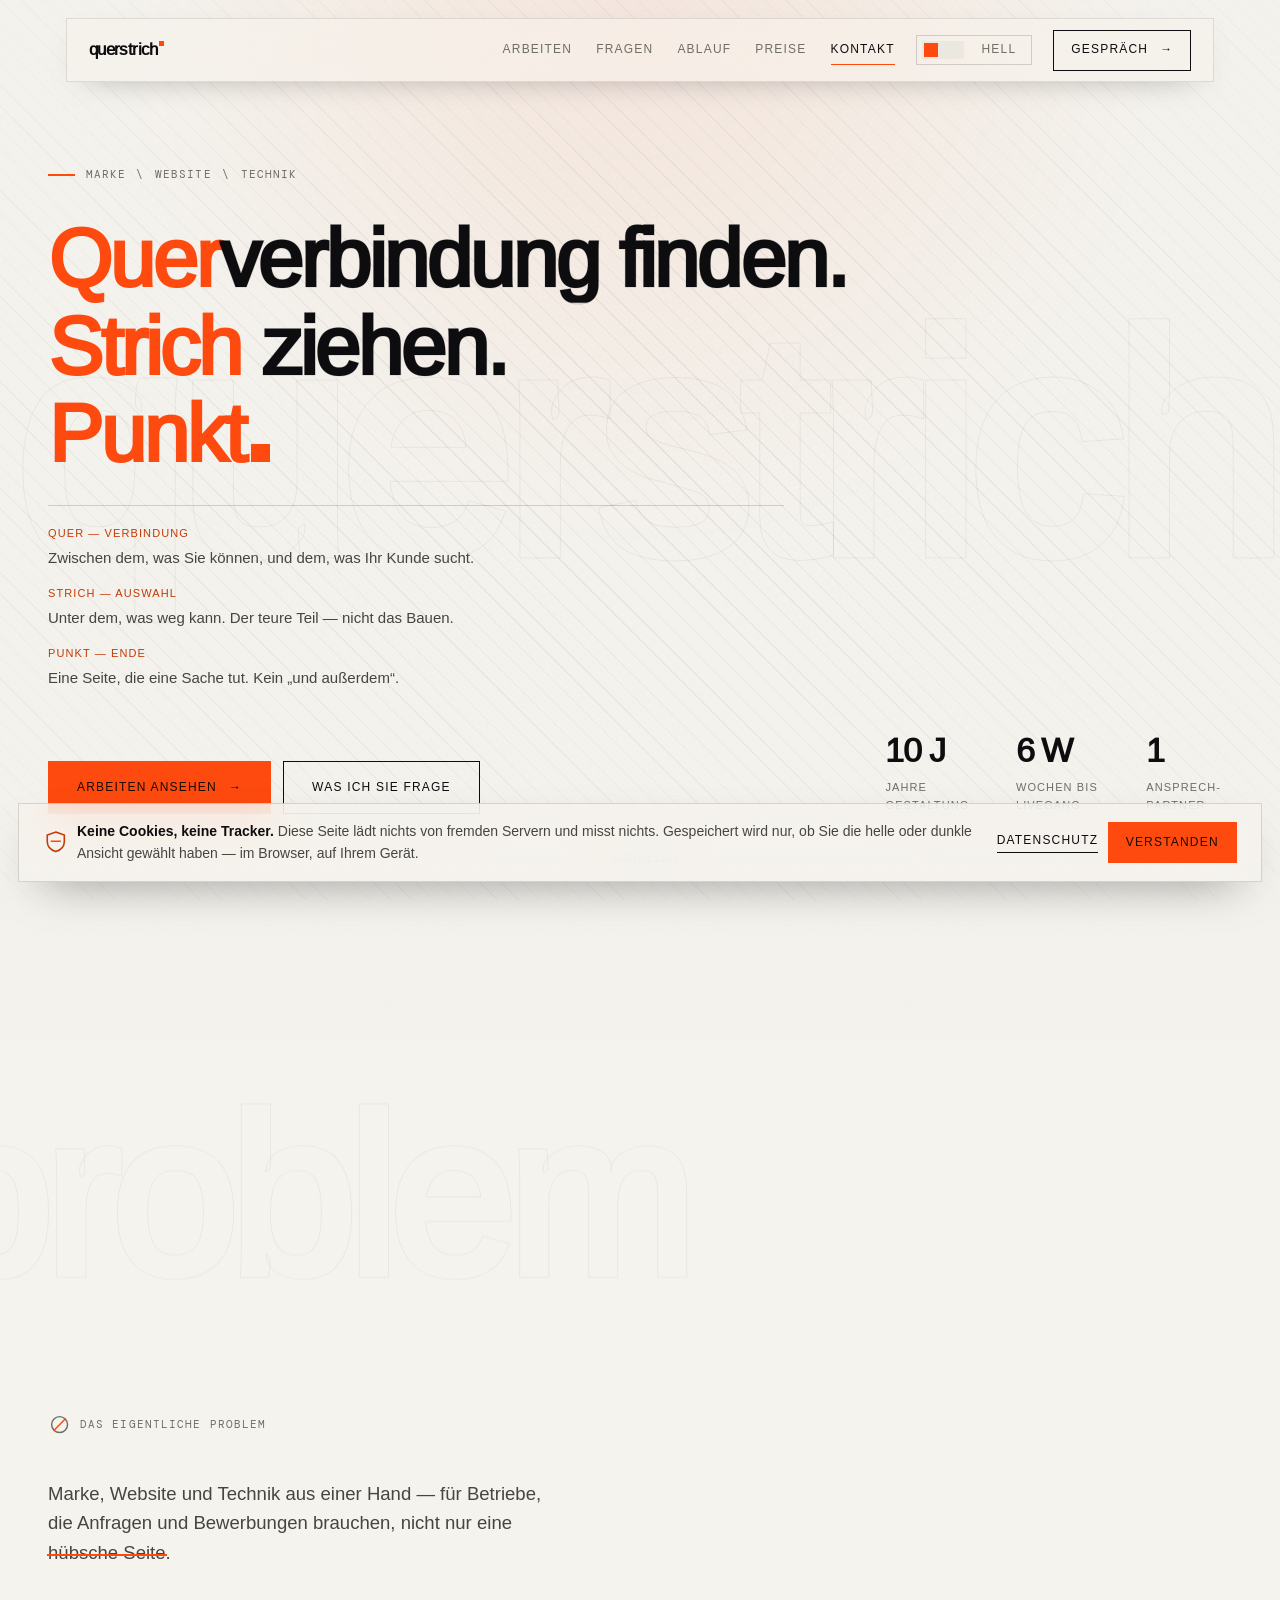
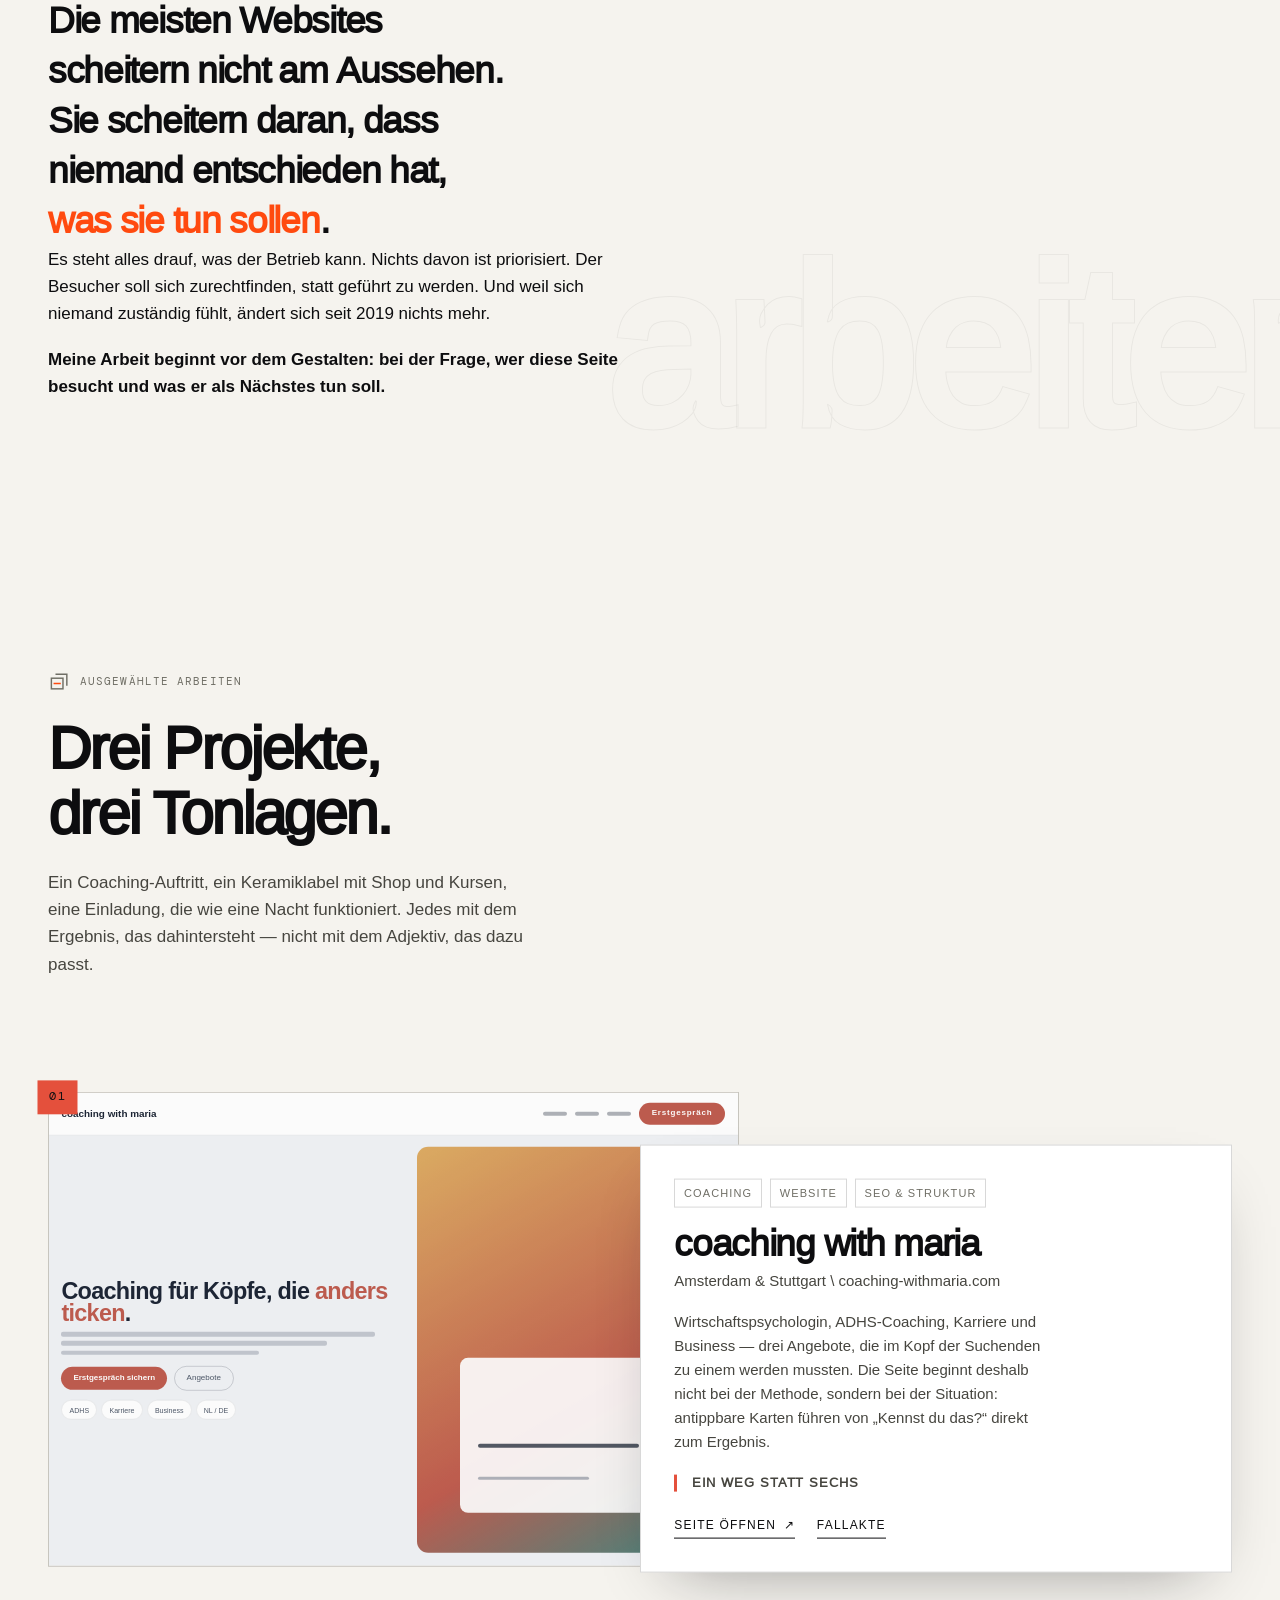
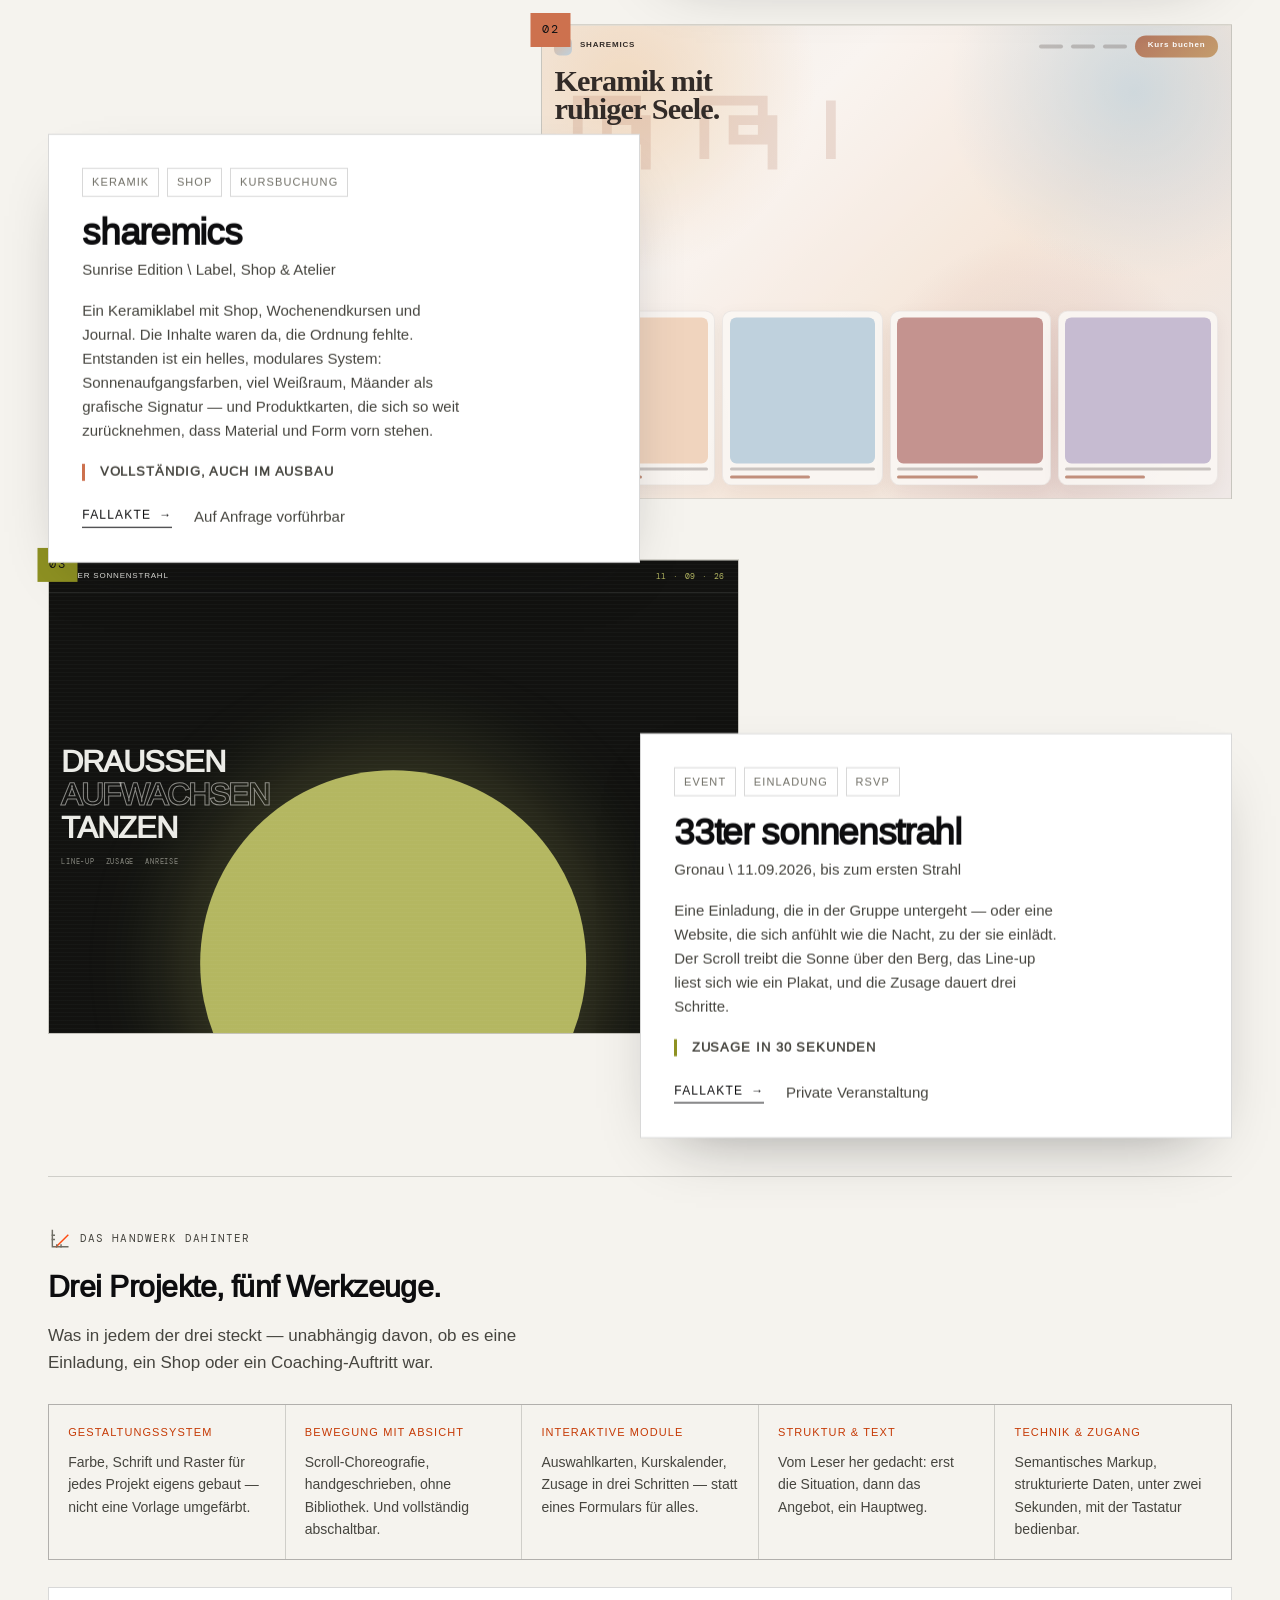
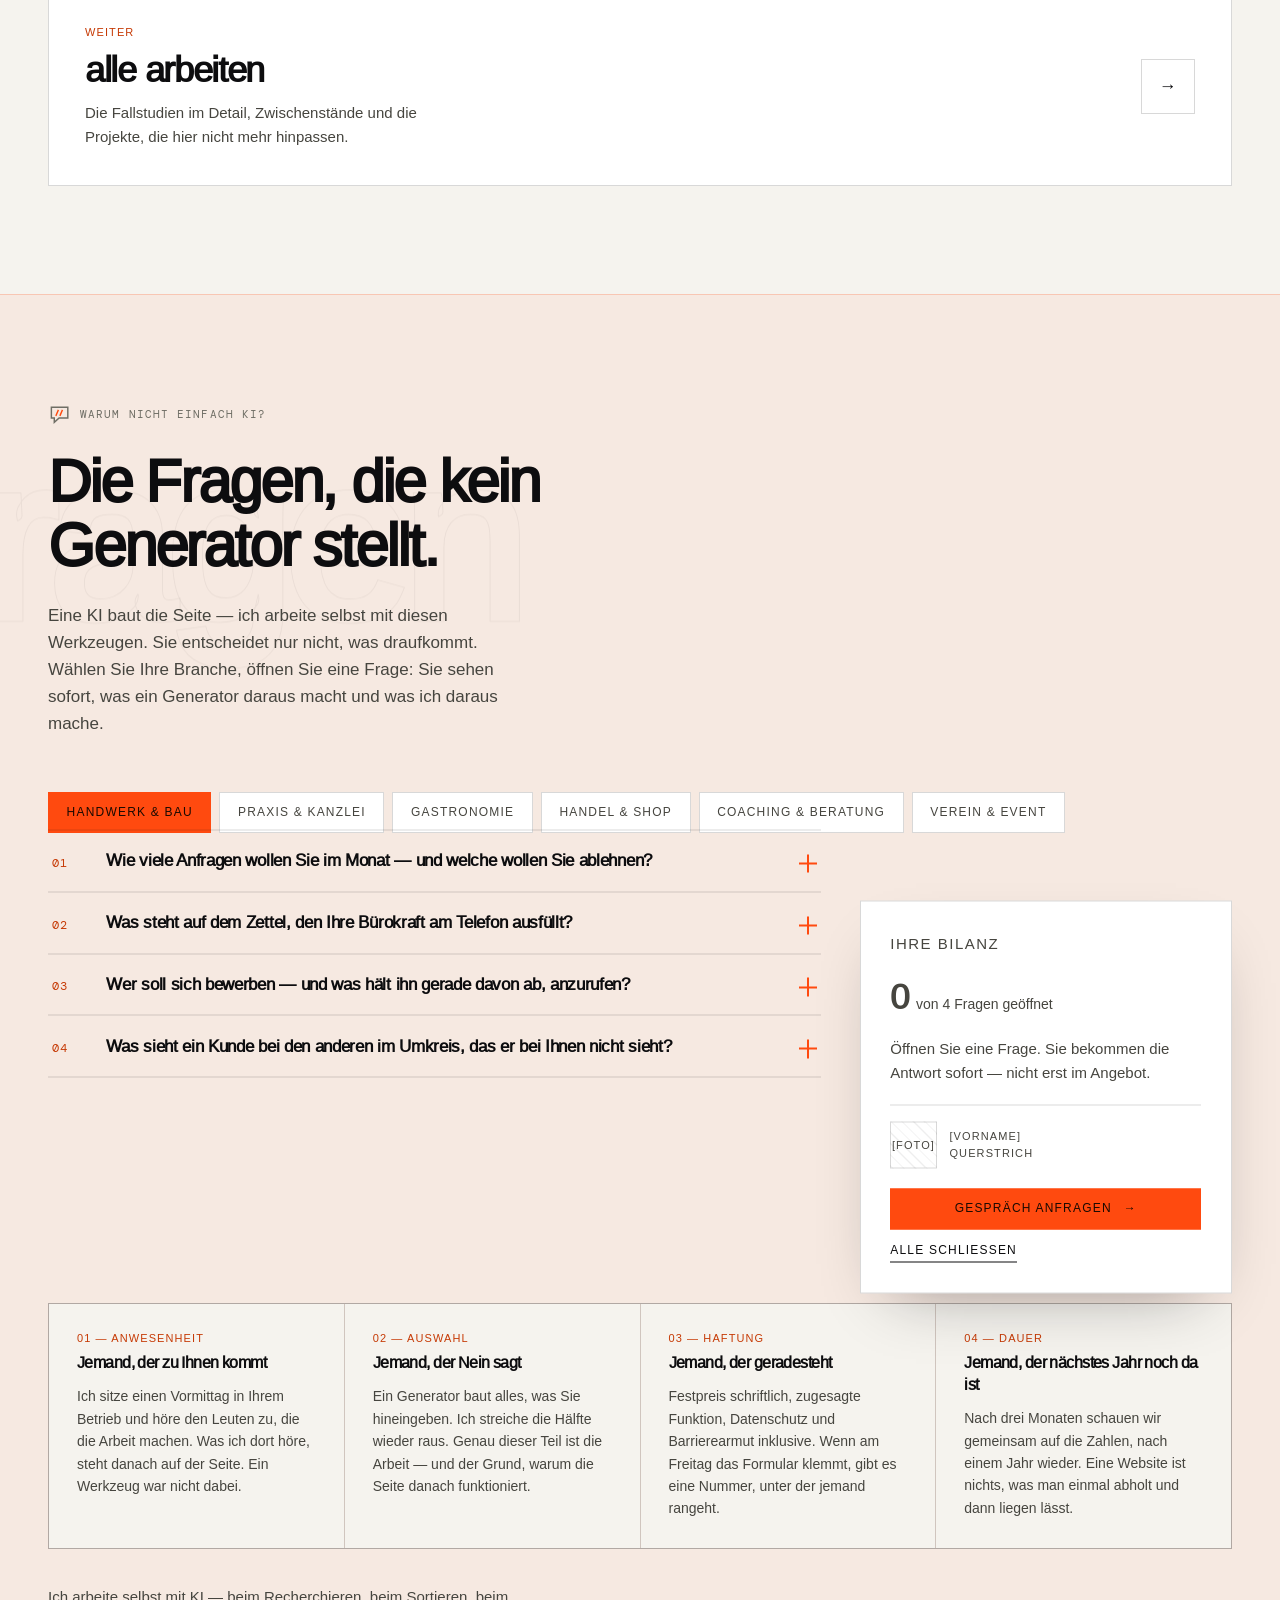
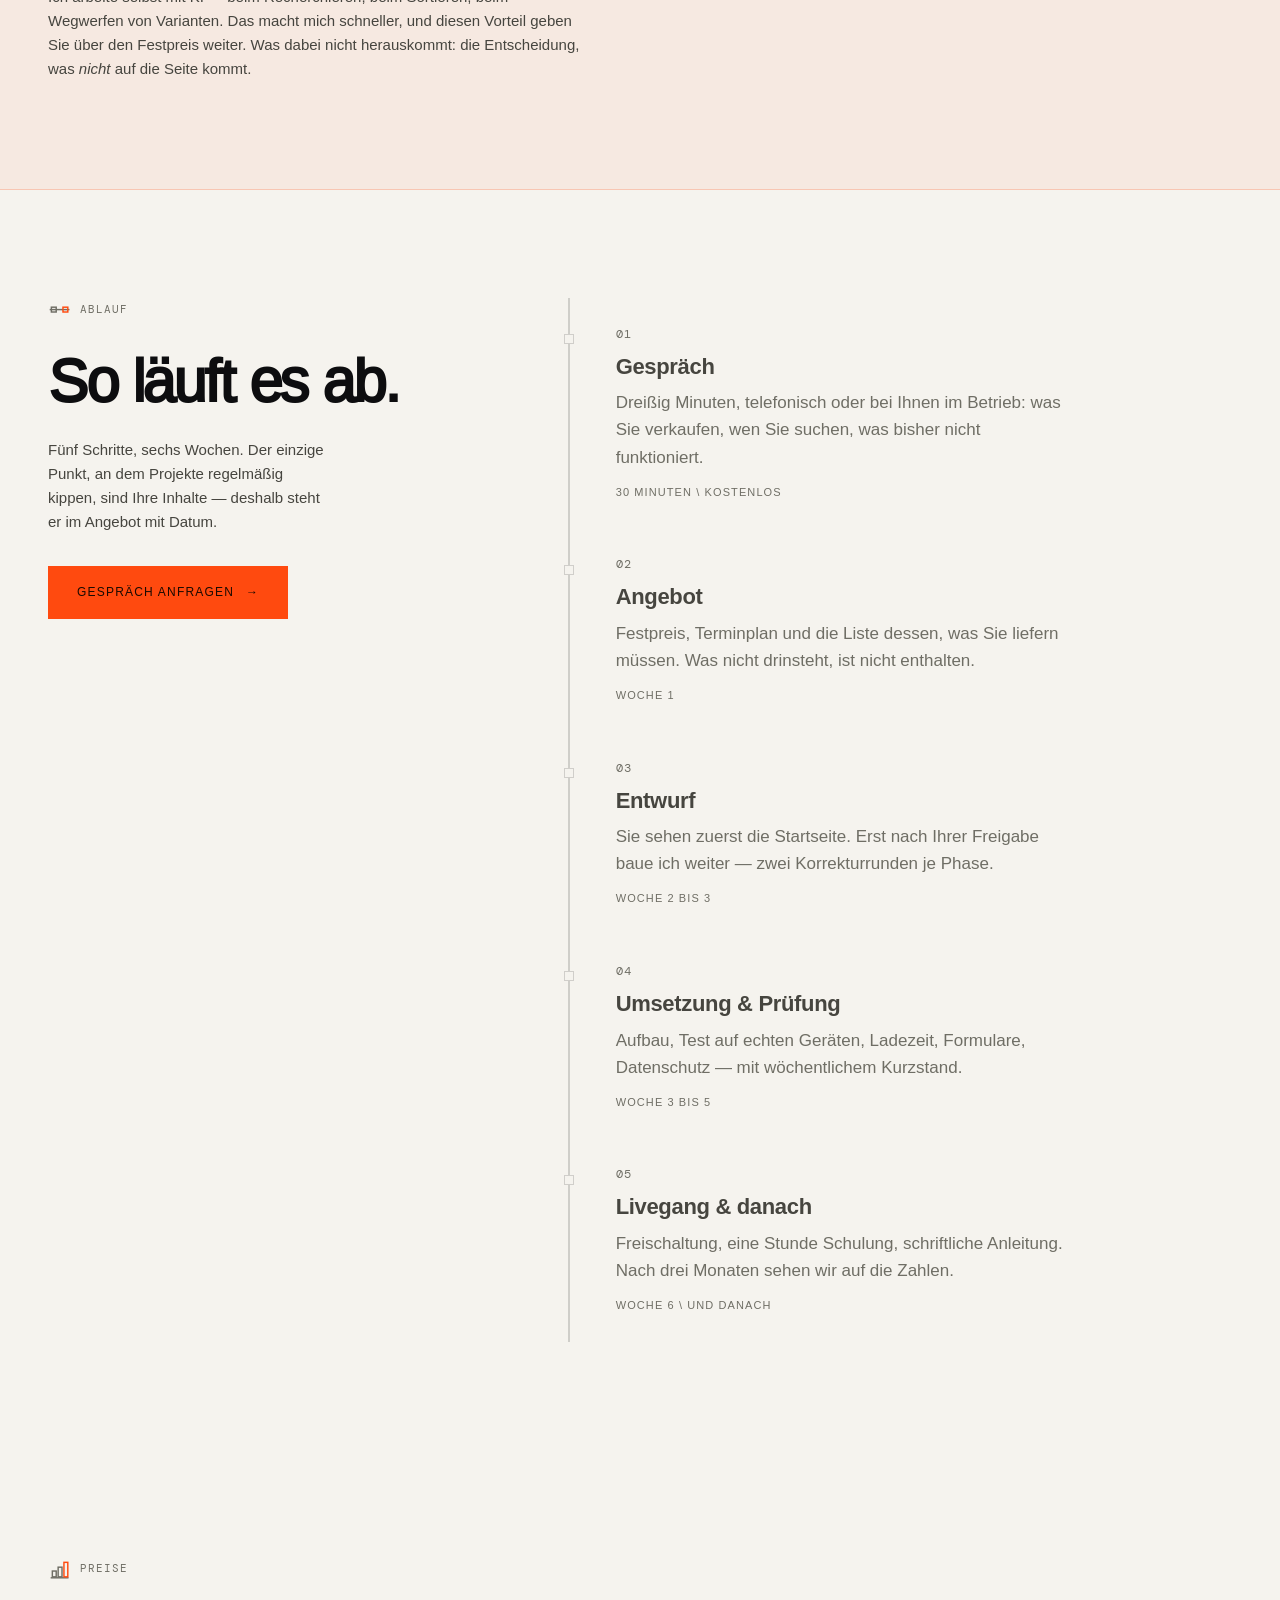
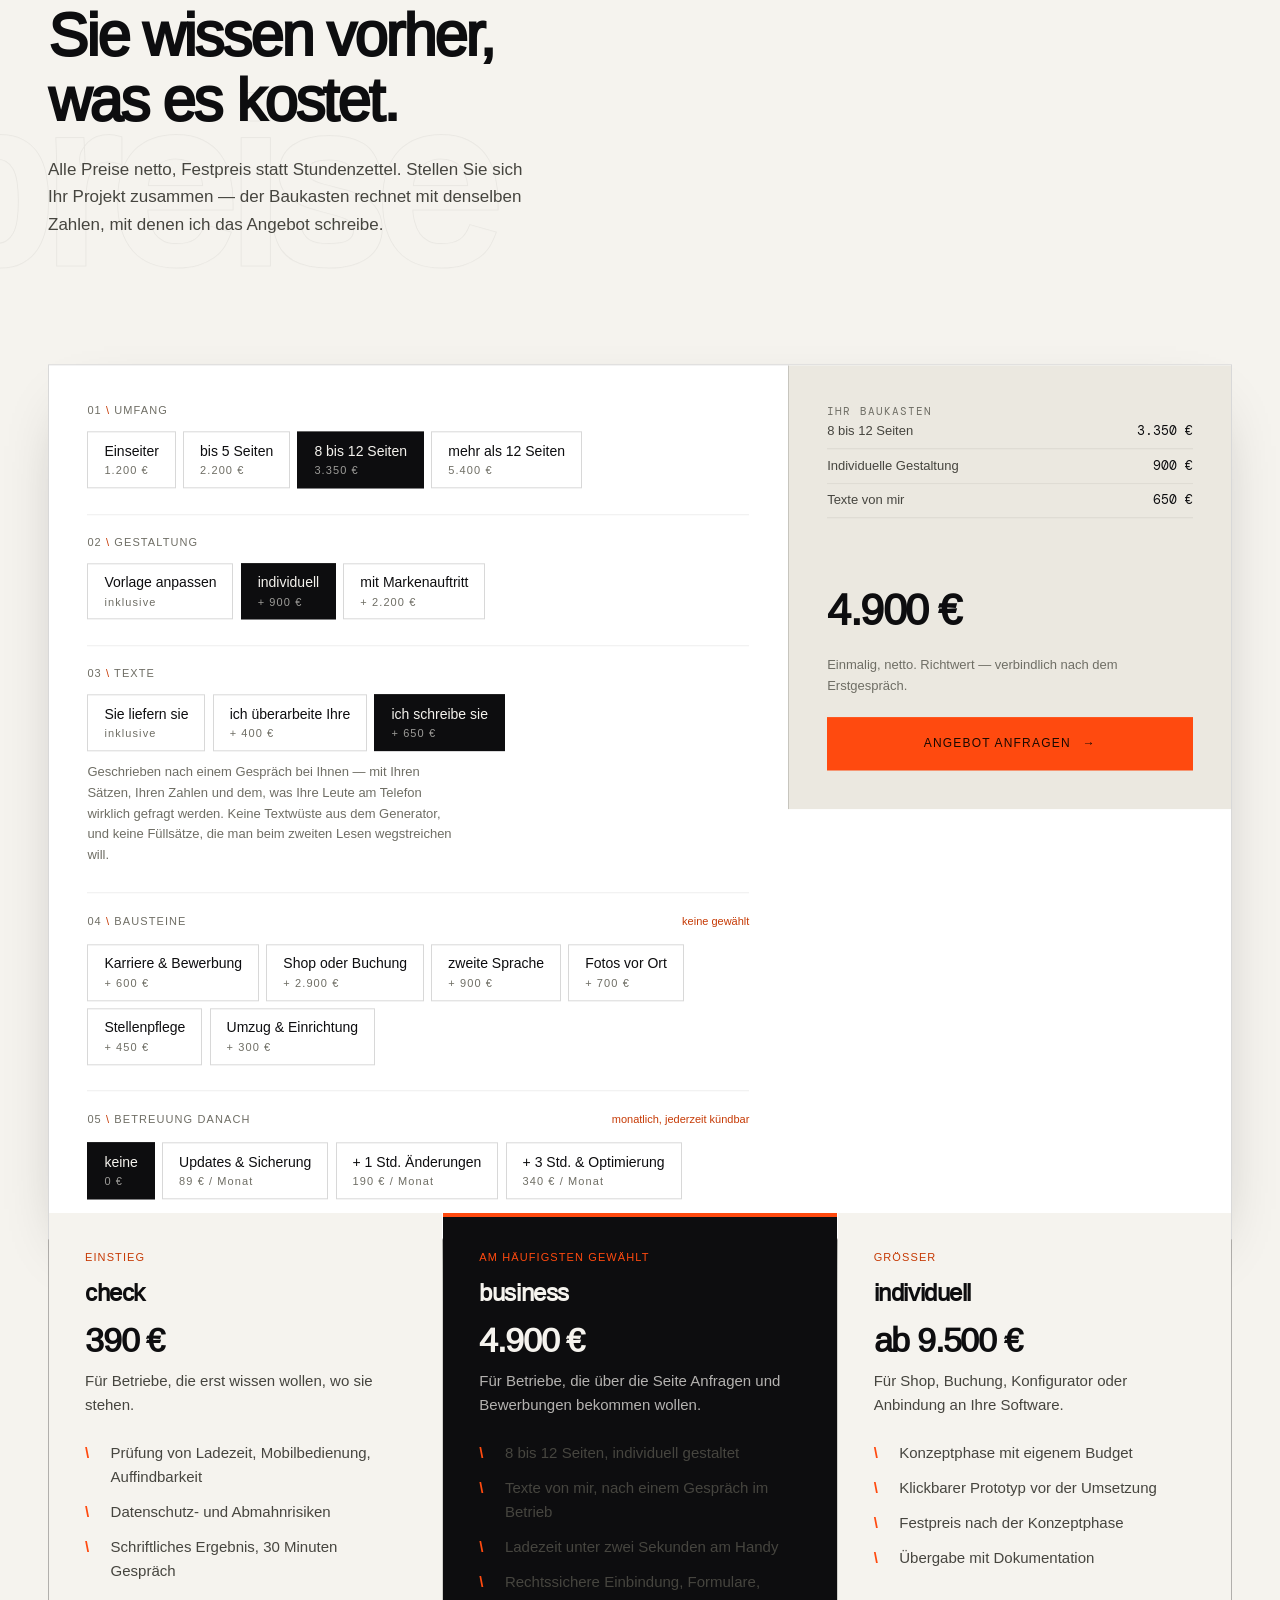
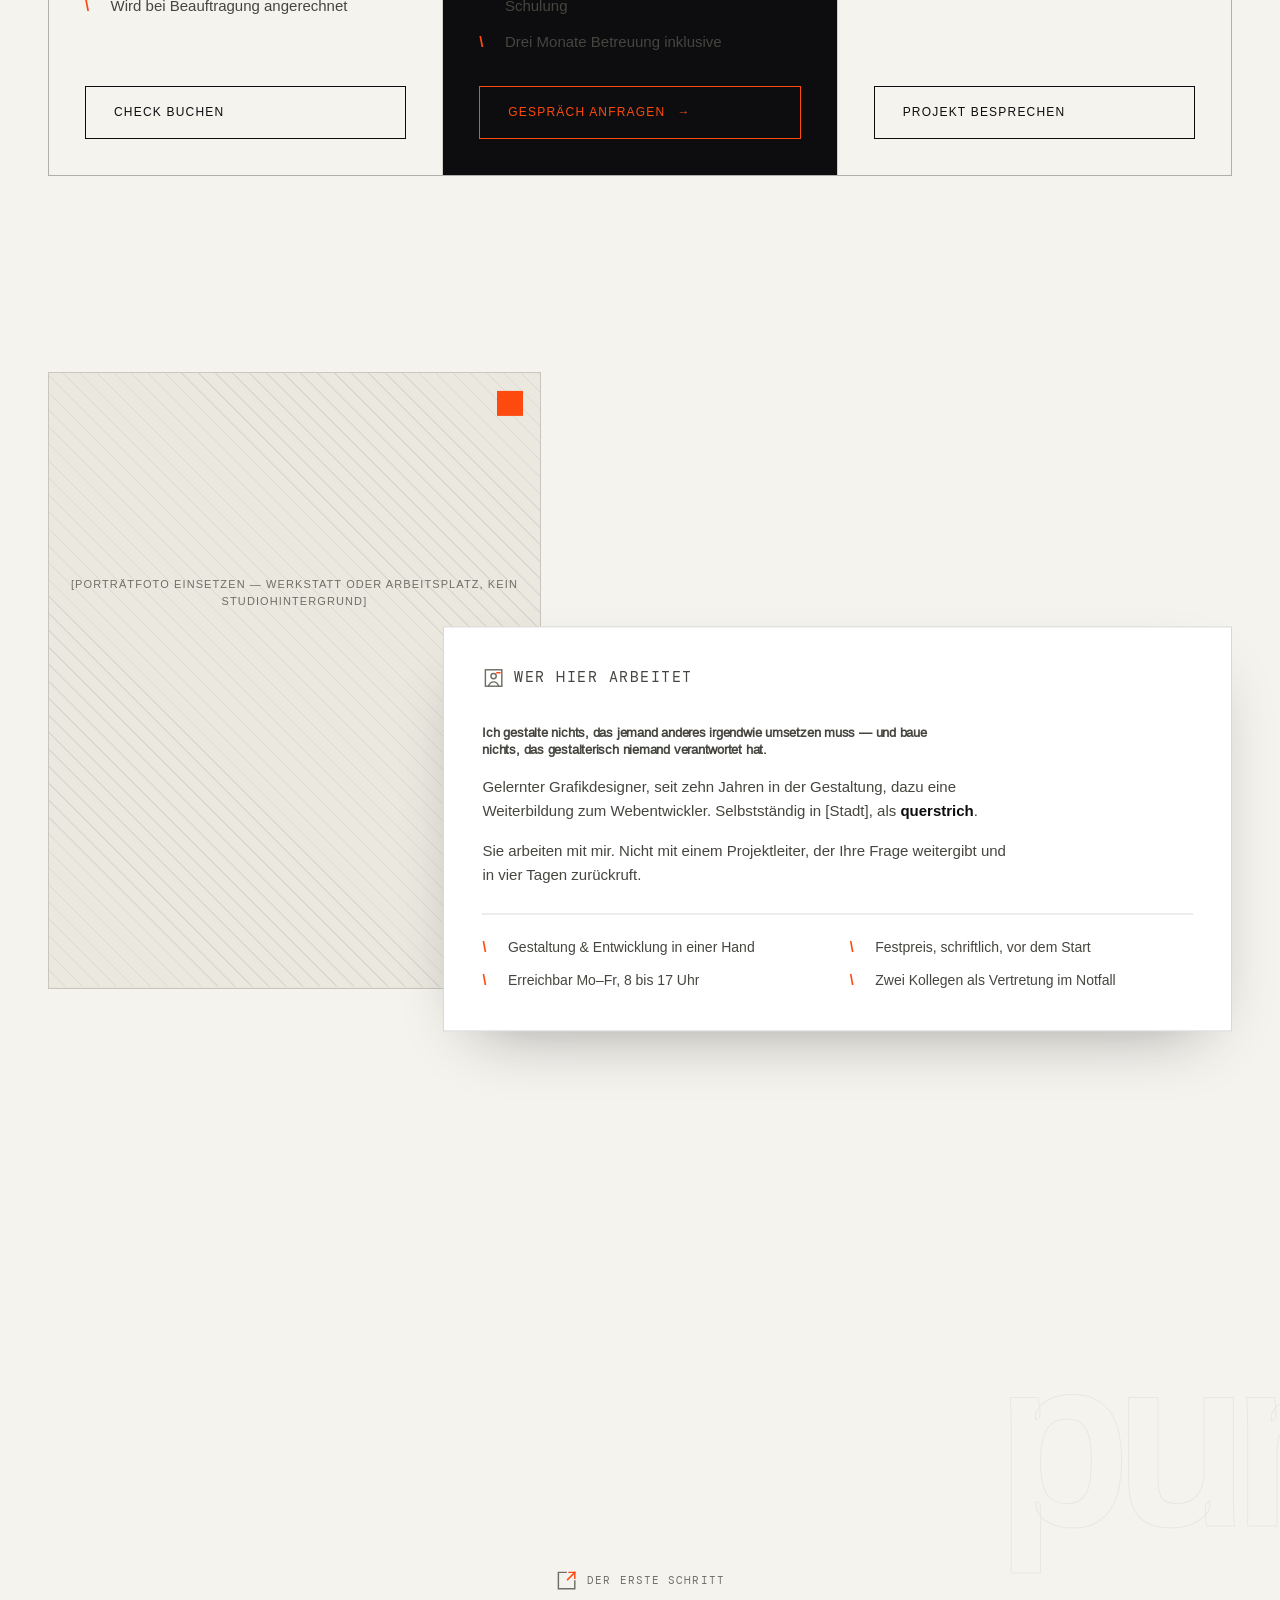
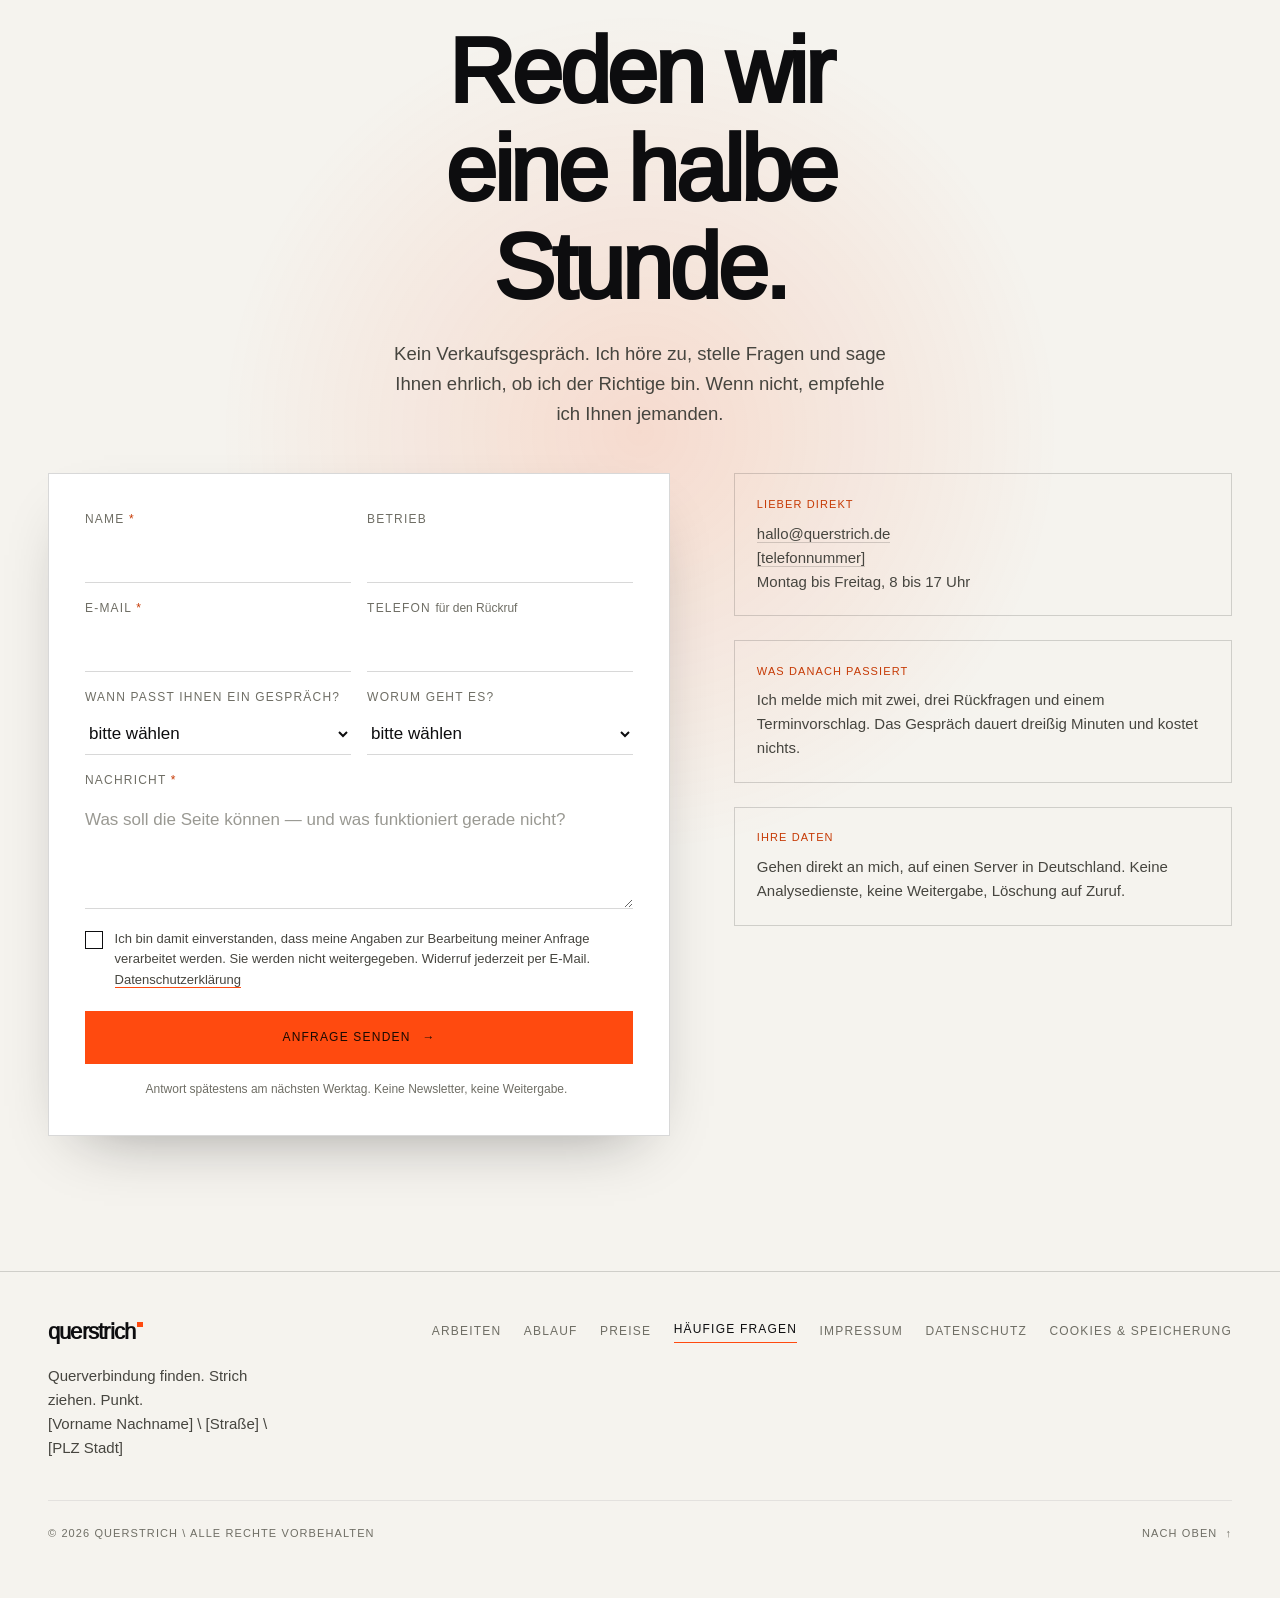
==== commit 7d5b1076: "Typografie auf ein System stellen Die Schriftauszeichnung war gewachsen, nicht gesetzt. Im Styleshee" ====
--- a/index.html
+++ b/index.html
@@ -198,7 +198,7 @@
   font-family: 'Instrument Sans';
   font-style: normal;
   font-weight: 400;
-  font-stretch: 100%;
+  font-stretch:var(--breite);
   font-display: swap;
   src: url(assets/fonts/instrument-sans-latin-ext.woff2) format('woff2');
   unicode-range: U+0100-02BA, U+02BD-02C5, U+02C7-02CC, U+02CE-02D7, U+02DD-02FF, U+0304, U+0308, U+0329, U+1D00-1DBF, U+1E00-1E9F, U+1EF2-1EFF, U+2020, U+20A0-20AB, U+20AD-20C0, U+2113, U+2C60-2C7F, U+A720-A7FF;
@@ -208,7 +208,7 @@
   font-family: 'Instrument Sans';
   font-style: normal;
   font-weight: 400;
-  font-stretch: 100%;
+  font-stretch:var(--breite);
   font-display: swap;
   src: url(assets/fonts/instrument-sans-latin.woff2) format('woff2');
   unicode-range: U+0000-00FF, U+0131, U+0152-0153, U+02BB-02BC, U+02C6, U+02DA, U+02DC, U+0304, U+0308, U+0329, U+2000-206F, U+20AC, U+2122, U+2191, U+2193, U+2212, U+2215, U+FEFF, U+FFFD;
@@ -218,7 +218,7 @@
   font-family: 'Instrument Sans';
   font-style: normal;
   font-weight: 500;
-  font-stretch: 100%;
+  font-stretch:var(--breite);
   font-display: swap;
   src: url(assets/fonts/instrument-sans-latin-ext.woff2) format('woff2');
   unicode-range: U+0100-02BA, U+02BD-02C5, U+02C7-02CC, U+02CE-02D7, U+02DD-02FF, U+0304, U+0308, U+0329, U+1D00-1DBF, U+1E00-1E9F, U+1EF2-1EFF, U+2020, U+20A0-20AB, U+20AD-20C0, U+2113, U+2C60-2C7F, U+A720-A7FF;
@@ -228,7 +228,7 @@
   font-family: 'Instrument Sans';
   font-style: normal;
   font-weight: 500;
-  font-stretch: 100%;
+  font-stretch:var(--breite);
   font-display: swap;
   src: url(assets/fonts/instrument-sans-latin.woff2) format('woff2');
   unicode-range: U+0000-00FF, U+0131, U+0152-0153, U+02BB-02BC, U+02C6, U+02DA, U+02DC, U+0304, U+0308, U+0329, U+2000-206F, U+20AC, U+2122, U+2191, U+2193, U+2212, U+2215, U+FEFF, U+FFFD;
@@ -238,7 +238,7 @@
   font-family: 'Instrument Sans';
   font-style: normal;
   font-weight: 600;
-  font-stretch: 100%;
+  font-stretch:var(--breite);
   font-display: swap;
   src: url(assets/fonts/instrument-sans-latin-ext.woff2) format('woff2');
   unicode-range: U+0100-02BA, U+02BD-02C5, U+02C7-02CC, U+02CE-02D7, U+02DD-02FF, U+0304, U+0308, U+0329, U+1D00-1DBF, U+1E00-1E9F, U+1EF2-1EFF, U+2020, U+20A0-20AB, U+20AD-20C0, U+2113, U+2C60-2C7F, U+A720-A7FF;
@@ -248,7 +248,7 @@
   font-family: 'Instrument Sans';
   font-style: normal;
   font-weight: 600;
-  font-stretch: 100%;
+  font-stretch:var(--breite);
   font-display: swap;
   src: url(assets/fonts/instrument-sans-latin.woff2) format('woff2');
   unicode-range: U+0000-00FF, U+0131, U+0152-0153, U+02BB-02BC, U+02C6, U+02DA, U+02DC, U+0304, U+0308, U+0329, U+2000-206F, U+20AC, U+2122, U+2191, U+2193, U+2212, U+2215, U+FEFF, U+FFFD;
@@ -292,6 +292,50 @@
   --sans:"Instrument Sans",-apple-system,BlinkMacSystemFont,"Segoe UI",sans-serif;
   --mono:"DM Mono",ui-monospace,Menlo,monospace;
 
+  /* ── Typografische Skala ──────────────────────────────────────────
+     Eine Stufenleiter statt frei gewaehlter Werte. Vorher waren 48
+     verschiedene font-size-Werte im Einsatz, zehn davon zwischen
+     0,58rem und 0,75rem — Unterschiede, die niemand als Absicht liest,
+     aber jeder als Unruhe sieht. Basis 17px, Verhaeltnis rund 1,14 im
+     Kleinen und 1,18 im Grossen (kleine Terz, nach unten gestaucht,
+     damit die UI-Groessen nicht auseinanderfallen).
+     Untergrenze ist bewusst 11px: darunter faellt gesperrte
+     Versalschrift auseinander.                                        */
+  --t-3xs:.6875rem;   /* 11px — nur gesperrte Versalien   */
+  --t-2xs:.75rem;     /* 12px */
+  --t-xs:.8125rem;    /* 13px */
+  --t-s:.875rem;      /* 14px */
+  --t-m:.9375rem;     /* 15px */
+  --t-base:1.0625rem; /* 17px — Fliesstext                */
+  --t-l:1.1875rem;    /* 19px */
+  --t-xl:1.375rem;    /* 22px */
+
+  /* ── Laufweite ────────────────────────────────────────────────────
+     Sperrung ist eine Funktion der Groesse, kein Dekor: grosse Grade
+     brauchen Minus, gesperrte Versalien ein Plus. Vorher 19 Werte,
+     darunter .14/.15/.16/.18/.2/.22/.24em — sieben Varianten
+     derselben Absicht.                                               */
+  --sp-display:-.03em;
+  --sp-eng:-.015em;
+  --sp-ui:0;
+  --sp-versal:.1em;   /* gesperrte Versalien ab 11px       */
+  --sp-versal-s:.06em;/* gesperrte Versalien ab 13px       */
+
+  /* ── Zeilenabstand ────────────────────────────────────────────────
+     Vier Werte statt 19.                                             */
+  --lh-display:.9;
+  --lh-eins:1;      /* einzeilige Marken und Zahlen */
+  --lh-eng:1.15;
+  --lh-ui:1.3;
+  --lh-text:1.6;
+
+  /* ── Schriftbreite ────────────────────────────────────────────────
+     Archivo ist eine Variable Font mit Breitenachse. Vorher trug jede
+     Ueberschriftenebene eine andere Breite (84/86/90 %) — zu wenig
+     Unterschied, um als Absicht zu wirken, zu viel, um wie dieselbe
+     Schrift auszusehen. Jetzt ein einziger Wert fuer alle Grade.      */
+  --breite:86%;
+
   --wrap:80rem;
   --gutter:clamp(1.25rem,4vw,3rem);
   --kopf-luft:clamp(.7rem,1.6vw,1.15rem);
@@ -326,7 +370,7 @@
 html{-webkit-text-size-adjust:100%;scroll-behavior:smooth;background:var(--papier);overflow-x:clip}
 body{
   background:var(--papier);color:var(--tinte);
-  font-family:var(--sans);font-size:1.0625rem;line-height:1.6;
+  font-family:var(--sans);font-size:var(--t-base);line-height:var(--lh-text);
   -webkit-font-smoothing:antialiased;text-rendering:optimizeLegibility;
   overflow-x:hidden;overflow-x:clip;
   transition:background .5s ease,color .5s ease;
@@ -348,17 +392,27 @@
 .nur-sr{position:absolute;width:1px;height:1px;overflow:hidden;clip:rect(0 0 0 0);white-space:nowrap}
 
 /* ── Typografie ────────────────────────────────────────── */
-.d1,.d2,.d3{font-family:var(--display);font-weight:800;line-height:.88;letter-spacing:-.03em}
-.d1{font-size:clamp(2.6rem,8.5vw,7.5rem);font-stretch:84%}
-.d2{font-size:clamp(2.1rem,5.6vw,4.6rem);font-stretch:86%}
-.d3{font-size:clamp(1.5rem,2.8vw,2.3rem);font-stretch:90%;line-height:.98}
-h3{font-family:var(--sans);font-weight:600;font-size:1.1875rem;line-height:1.35}
+/* Alle drei Grade teilen Familie, Gewicht, Breite und Laufweite — sie
+   sollen als eine Schrift in drei Groessen lesbar sein, nicht als drei
+   verwandte Schriften. Nur der Zeilenabstand oeffnet sich nach unten:
+   je kleiner der Grad, desto mehr Luft braucht die Zeile. */
+.d1,.d2,.d3{
+  font-family:var(--display);font-weight:800;font-stretch:var(--breite);
+  letter-spacing:var(--sp-display);
+}
+.d1{font-size:clamp(2.6rem,8.5vw,7.5rem);line-height:var(--lh-display)}
+.d2{font-size:clamp(2.1rem,5.6vw,4.6rem);line-height:var(--lh-display)}
+.d3{font-size:clamp(1.5rem,2.8vw,2.3rem);line-height:var(--lh-eng);letter-spacing:var(--sp-eng)}
+h3{font-family:var(--sans);font-weight:600;font-size:var(--t-l);line-height:var(--lh-ui);letter-spacing:var(--sp-eng)}
 p{max-width:64ch}
-.lead{font-size:clamp(1.0625rem,1.45vw,1.3125rem);line-height:1.55;color:var(--tinte-2);max-width:48ch}
-.klein{font-size:.9375rem;line-height:1.55;color:var(--tinte-2)}
-.mini{font-family:var(--mono);font-size:.62rem;letter-spacing:.18em;text-transform:uppercase;color:var(--tinte-3)}
+.lead{font-size:clamp(1.0625rem,1.45vw,1.3125rem);line-height:var(--lh-text);color:var(--tinte-2);max-width:48ch}
+.klein{font-size:var(--t-m);line-height:var(--lh-text);color:var(--tinte-2)}
+.mini{font-family:var(--sans);font-weight:500;font-size:var(--t-3xs);letter-spacing:var(--sp-versal);text-transform:uppercase;color:var(--tinte-3)}
+/* Die Abschnittsmarke ist die einzige Stelle, an der die Monospace noch
+   steht. Sie markiert damit genau eine Sache — den Einstieg in einen
+   Abschnitt — statt wie zuvor die halbe Oberflaeche zu tragen. */
 .label{
-  font-family:var(--mono);font-size:.68rem;letter-spacing:.2em;text-transform:uppercase;
+  font-family:var(--mono);font-size:var(--t-3xs);letter-spacing:var(--sp-versal);text-transform:uppercase;
   color:var(--tinte-3);display:inline-flex;align-items:center;gap:.65rem;
 }
 .label::before{content:"";width:1.7rem;height:2px;background:var(--akzent);flex:none}
@@ -387,8 +441,8 @@
    ═══════════════════════════════════════════════════════════ */
 .marke{
   display:inline-flex;align-items:flex-start;gap:.08em;
-  font-family:var(--display);font-weight:800;font-stretch:100%;
-  letter-spacing:-.04em;line-height:1;text-transform:lowercase;
+  font-family:var(--display);font-weight:800;font-stretch:var(--breite);
+  letter-spacing:var(--sp-display);line-height:var(--lh-eins);text-transform:lowercase;
 }
 .marke-q{display:block;position:relative}
 .marke-sq{
@@ -407,7 +461,7 @@
   transition:transform .38s var(--ease);
 }
 [data-thema="dunkel"] .schalter-knopf{transform:translateX(1.45rem)}
-.schalter-txt{font-family:var(--mono);font-size:.6rem;letter-spacing:.14em;text-transform:uppercase;color:var(--tinte-3);min-width:3.4rem}
+.schalter-txt{font-family:var(--sans);font-weight:500;font-size:var(--t-2xs);letter-spacing:var(--sp-versal);text-transform:uppercase;color:var(--tinte-3);min-width:3.4rem}
 .schalter:hover{border-color:var(--tinte)}
 .schalter:hover .schalter-txt{color:var(--tinte)}
 
@@ -436,8 +490,8 @@
 /* Geisterwort hinter Abschnittsköpfen — die Ebene, die überlappt */
 .geistwort{
   position:absolute;left:50%;top:0;translate:-50% -46%;z-index:0;
-  font-family:var(--display);font-weight:900;font-stretch:64%;text-transform:lowercase;
-  font-size:min(21vw,17rem);line-height:.8;letter-spacing:-.045em;white-space:nowrap;
+  font-family:var(--display);font-weight:900;font-stretch:var(--breite);text-transform:lowercase;
+  font-size:min(21vw,17rem);line-height:var(--lh-display);letter-spacing:var(--sp-display);white-space:nowrap;
   color:transparent;-webkit-text-stroke:1px var(--geist-linie);
   pointer-events:none;user-select:none;will-change:transform;
 }
@@ -461,7 +515,7 @@
 .vorhang-linie i{position:absolute;inset:0;background:var(--akzent);transform:scaleX(0);transform-origin:left;animation:vLade 1.8s var(--ease) .25s forwards}
 .vorhang-claim{display:flex;flex-direction:column;align-items:center;gap:.15rem;text-align:center;max-width:none}
 .vorhang-claim span{
-  font-family:var(--mono);font-size:.66rem;letter-spacing:.22em;text-transform:uppercase;color:var(--tinte-3);
+  font-family:var(--sans);font-weight:500;font-size:var(--t-2xs);letter-spacing:var(--sp-versal);text-transform:uppercase;color:var(--tinte-3);
   opacity:0;animation:vAuf .5s ease forwards;
 }
 .vorhang-claim span:nth-child(1){animation-delay:.75s}
@@ -506,7 +560,7 @@
 .nav{display:flex;align-items:center;gap:1.35rem}
 .nav-liste{display:flex;align-items:center;gap:1.5rem}
 .nav-liste a{
-  font-family:var(--mono);font-size:.7rem;letter-spacing:.16em;text-transform:uppercase;
+  font-family:var(--sans);font-weight:500;font-size:var(--t-2xs);letter-spacing:var(--sp-versal);text-transform:uppercase;
   color:var(--tinte-3);position:relative;padding:.35rem 0;transition:color .3s;
 }
 .nav-liste a::after{
@@ -537,8 +591,8 @@
   }
   .nav-liste.auf{clip-path:inset(0 0 0 0)}
   .nav-liste a{
-    font-family:var(--display);font-weight:800;font-stretch:84%;text-transform:lowercase;
-    font-size:clamp(2.2rem,11vw,4rem);letter-spacing:-.03em;color:var(--tinte);
+    font-family:var(--display);font-weight:800;font-stretch:var(--breite);text-transform:lowercase;
+    font-size:clamp(2.2rem,11vw,4rem);letter-spacing:var(--sp-display);color:var(--tinte);
     width:100%;padding:.5rem 0;border-bottom:1px solid var(--linie-s);
     opacity:0;transform:translateY(1rem);transition:opacity .5s,transform .5s,color .3s;
   }
@@ -553,7 +607,7 @@
 .knopf{
   position:relative;display:inline-flex;align-items:center;gap:.75rem;overflow:hidden;isolation:isolate;
   padding:1rem 1.75rem;border:1px solid var(--tinte);background:transparent;color:var(--tinte);
-  font-family:var(--mono);font-size:.72rem;letter-spacing:.18em;text-transform:uppercase;
+  font-family:var(--sans);font-weight:500;font-size:var(--t-2xs);letter-spacing:var(--sp-versal);text-transform:uppercase;
   transition:color .3s ease,border-color .3s ease;
 }
 .knopf::before{content:"";position:absolute;inset:0;z-index:-1;background:var(--tinte);transform:translateY(101%);transition:transform .45s var(--ease)}
@@ -564,10 +618,10 @@
 .knopf--voll{background:var(--akzent);border-color:var(--akzent);color:var(--auf-akzent)}
 .knopf--voll::before{background:var(--tinte)}
 .knopf--voll:hover{color:var(--papier);border-color:var(--tinte)}
-.knopf--klein{padding:.62rem 1.05rem;font-size:.66rem}
+.knopf--klein{padding:.62rem 1.05rem;font-size:var(--t-2xs)}
 .knopf--breit{width:100%;justify-content:center}
 
-.tlink{position:relative;display:inline-flex;align-items:center;gap:.5rem;padding-bottom:.2rem;font-family:var(--mono);font-size:.72rem;letter-spacing:.16em;text-transform:uppercase}
+.tlink{position:relative;display:inline-flex;align-items:center;gap:.5rem;padding-bottom:.2rem;font-family:var(--sans);font-weight:500;font-size:var(--t-2xs);letter-spacing:var(--sp-versal);text-transform:uppercase}
 .tlink::after{content:"";position:absolute;left:0;right:0;bottom:0;height:1px;background:currentColor;transform-origin:right;transition:transform .45s var(--ease)}
 .tlink:hover::after{transform:scaleX(0)}
 .tlink .pfeil{transition:transform .4s var(--ease-out)}
@@ -580,8 +634,8 @@
 .hero-fest{position:sticky;top:0;height:100vh;height:100svh;overflow:hidden;display:flex;flex-direction:column;justify-content:center;padding:calc(var(--kopf-hoehe) + var(--kopf-luft) * 2) 0 2rem}
 .hero-geist{
   position:absolute;left:50%;top:50%;translate:-50% -50%;z-index:0;
-  font-family:var(--display);font-weight:900;font-stretch:62%;text-transform:lowercase;
-  font-size:min(29vw,25rem);line-height:.8;letter-spacing:-.045em;white-space:nowrap;
+  font-family:var(--display);font-weight:900;font-stretch:var(--breite);text-transform:lowercase;
+  font-size:min(29vw,25rem);line-height:var(--lh-display);letter-spacing:var(--sp-display);white-space:nowrap;
   color:transparent;-webkit-text-stroke:1px var(--geist-linie);pointer-events:none;user-select:none;
 }
 .hero-schraeg{
@@ -595,8 +649,8 @@
 .satz{margin:0 0 clamp(1.2rem,3vh,2rem);display:flex;flex-direction:column;align-items:flex-start}
 .satz-zeile{
   position:relative;display:block;cursor:default;
-  font-family:var(--display);font-weight:800;font-stretch:78%;
-  font-size:clamp(2.15rem,7.6vw,7.4rem);line-height:.9;letter-spacing:-.04em;
+  font-family:var(--display);font-weight:800;font-stretch:var(--breite);
+  font-size:clamp(2.15rem,7.6vw,7.4rem);line-height:var(--lh-display);letter-spacing:var(--sp-display);
   transition:transform .5s var(--ease-out);
 }
 .satz-zeile:hover{transform:translateX(.5rem)}
@@ -628,20 +682,20 @@
   display:flex;flex-direction:column;gap:.2rem;
   transition:opacity .35s ease,transform .35s var(--ease-out);
 }
-.glossar dt{font-family:var(--mono);font-size:.64rem;letter-spacing:.16em;text-transform:uppercase;color:var(--akzent-text)}
-.glossar dd{font-size:.9375rem;line-height:1.5;color:var(--tinte-2)}
+.glossar dt{font-family:var(--sans);font-weight:500;font-size:var(--t-3xs);letter-spacing:var(--sp-versal);text-transform:uppercase;color:var(--akzent-text)}
+.glossar dd{font-size:var(--t-m);line-height:var(--lh-text);color:var(--tinte-2)}
 .satz-hover .glossar div{opacity:.3}
 .satz-hover .glossar div.an{opacity:1;transform:translateX(.3rem)}
-@media (max-width:46rem){.glossar{gap:.8rem}.glossar dd{font-size:.875rem}}
+@media (max-width:46rem){.glossar{gap:.8rem}.glossar dd{font-size:var(--t-s)}}
 
 .hero-unten{display:flex;align-items:flex-end;justify-content:space-between;gap:1.75rem 2.5rem;flex-wrap:wrap;margin-top:clamp(1.75rem,4.5vh,3rem)}
 .hero-aktionen{display:flex;gap:.75rem;flex-wrap:wrap}
 .hero-zahlen{display:flex;gap:clamp(1.25rem,3.5vw,3rem)}
-.hero-zahlen b{display:block;font-family:var(--display);font-weight:800;font-stretch:88%;font-size:clamp(1.7rem,3.2vw,2.7rem);line-height:1;letter-spacing:-.03em}
-.hero-zahlen span{font-family:var(--mono);font-size:.6rem;letter-spacing:.15em;text-transform:uppercase;color:var(--tinte-3);display:block;margin-top:.5rem;max-width:14ch;overflow-wrap:anywhere}
+.hero-zahlen b{display:block;font-family:var(--display);font-weight:800;font-stretch:var(--breite);font-size:clamp(1.7rem,3.2vw,2.7rem);line-height:var(--lh-eins);letter-spacing:var(--sp-display)}
+.hero-zahlen span{font-family:var(--sans);font-weight:500;font-size:var(--t-3xs);letter-spacing:var(--sp-versal);text-transform:uppercase;color:var(--tinte-3);display:block;margin-top:.5rem;max-width:14ch;overflow-wrap:anywhere}
 .hero-hinweis{
   position:absolute;left:50%;bottom:1.5rem;translate:-50% 0;z-index:3;display:flex;align-items:center;gap:.6rem;
-  font-family:var(--mono);font-size:.58rem;letter-spacing:.24em;text-transform:uppercase;color:var(--tinte-3);
+  font-family:var(--sans);font-weight:500;font-size:var(--t-3xs);letter-spacing:var(--sp-versal);text-transform:uppercase;color:var(--tinte-3);
 }
 .hero-hinweis i{display:block;width:1px;height:2.2rem;background:linear-gradient(var(--akzent),transparent);animation:tropf 1.8s var(--ease) infinite}
 @keyframes tropf{0%{transform:scaleY(0);transform-origin:top}45%{transform:scaleY(1);transform-origin:top}55%{transform:scaleY(1);transform-origin:bottom}100%{transform:scaleY(0);transform-origin:bottom}}
@@ -669,7 +723,7 @@
 /* ═══════════════════════════════════════════════════════════
    10 — MANIFEST
    ═══════════════════════════════════════════════════════════ */
-.manifest{font-family:var(--display);font-weight:700;font-stretch:88%;font-size:clamp(1.5rem,3.4vw,2.9rem);line-height:1.14;letter-spacing:-.025em;max-width:22ch}
+.manifest{font-family:var(--display);font-weight:700;font-stretch:var(--breite);font-size:clamp(1.5rem,3.4vw,2.9rem);line-height:var(--lh-eng);letter-spacing:var(--sp-display);max-width:22ch}
 .manifest .w{display:inline-block;opacity:.18;transform:translateY(.2em);transition:opacity .7s var(--ease-out),transform .7s var(--ease-out)}
 .manifest.in .w{opacity:1;transform:none}
 .manifest .w.leucht{color:var(--akzent)}
@@ -678,7 +732,7 @@
    ═══════════════════════════════════════════════════════════ */
 .filter{display:flex;gap:.5rem;flex-wrap:wrap;margin-bottom:clamp(2rem,4vh,3rem)}
 .filter button{
-  font-family:var(--mono);font-size:.66rem;letter-spacing:.16em;text-transform:uppercase;
+  font-family:var(--sans);font-weight:500;font-size:var(--t-2xs);letter-spacing:var(--sp-versal);text-transform:uppercase;
   padding:.6rem 1.05rem;border:1px solid var(--linie);color:var(--tinte-3);
   transition:color .3s,border-color .3s,background .3s;
 }
@@ -713,28 +767,28 @@
 .fall-vis:hover .fall-wisch{transform:translateX(110%)}
 .fall-nr{
   position:absolute;left:0;top:0;z-index:8;translate:-26% -34%;
-  font-family:var(--mono);font-size:.62rem;letter-spacing:.2em;color:#111113;
+  font-family:var(--mono);font-size:var(--t-2xs);letter-spacing:var(--sp-versal);color:#111113;
   background:var(--akz,var(--akzent));padding:.45rem .75rem;transition:translate .5s var(--ease-out);
 }
 .fall-vis:hover .fall-nr{translate:-26% -52%}
 
 .fall-meta{display:flex;flex-wrap:wrap;gap:.5rem;margin-bottom:1rem}
-.fall-meta span{font-family:var(--mono);font-size:.6rem;letter-spacing:.14em;text-transform:uppercase;color:var(--tinte-3);border:1px solid var(--linie);padding:.28rem .55rem}
+.fall-meta span{font-family:var(--sans);font-weight:500;font-size:var(--t-3xs);letter-spacing:var(--sp-versal);text-transform:uppercase;color:var(--tinte-3);border:1px solid var(--linie);padding:.28rem .55rem}
 .fall-titel{
   position:relative;display:inline-block;
-  font-family:var(--display);font-weight:800;font-stretch:84%;text-transform:lowercase;
-  font-size:clamp(1.7rem,3.4vw,2.9rem);line-height:.92;letter-spacing:-.035em;margin-bottom:.35rem;
+  font-family:var(--display);font-weight:800;font-stretch:var(--breite);text-transform:lowercase;
+  font-size:clamp(1.7rem,3.4vw,2.9rem);line-height:var(--lh-display);letter-spacing:var(--sp-display);margin-bottom:.35rem;
   transition:transform .5s var(--ease-out);
 }
 .fall-titel::after{content:"";position:absolute;left:-.02em;right:-.02em;bottom:.02em;height:.08em;background:var(--akz,var(--akzent));transform:scaleX(0);transform-origin:left;transition:transform .55s var(--ease)}
 .fall:hover .fall-titel{transform:translateX(.35rem)}
 .fall:hover .fall-titel::after{transform:scaleX(1)}
-.fall-sub{font-family:var(--mono);font-size:.66rem;letter-spacing:.14em;text-transform:uppercase;color:var(--akz,var(--akzent));margin-bottom:1.1rem}
-.fall-txt p{color:var(--tinte-2);font-size:.9375rem;max-width:46ch}
+.fall-sub{font-family:var(--sans);font-weight:500;font-size:var(--t-s);letter-spacing:var(--sp-ui);color:var(--akz,var(--akzent));margin-bottom:1.1rem}
+.fall-txt p{color:var(--tinte-2);font-size:var(--t-m);max-width:46ch}
 .fall-ergebnis{
   margin-top:1.3rem;padding-left:.9rem;border-left:3px solid var(--akz,var(--akzent));
-  font-family:var(--display);font-weight:700;font-stretch:88%;font-size:clamp(1rem,1.5vw,1.25rem);
-  line-height:1.2;text-transform:uppercase;letter-spacing:-.01em;color:var(--tinte);
+  font-family:var(--display);font-weight:700;font-stretch:var(--breite);font-size:clamp(1rem,1.5vw,1.25rem);
+  line-height:var(--lh-eng);text-transform:uppercase;letter-spacing:var(--sp-versal-s);color:var(--tinte);
 }
 .fall-aktionen{display:flex;align-items:center;gap:1.35rem;flex-wrap:wrap;margin-top:1.5rem}
 
@@ -742,10 +796,10 @@
 .fall.offen .akte{grid-template-rows:1fr;margin-top:1.6rem}
 .akte-inner{overflow:hidden;min-height:0}
 .akte-gitter{display:grid;gap:1.1rem;border-top:1px solid var(--linie);padding-top:1.4rem}
-.akte-gitter dt{font-family:var(--mono);font-size:.6rem;letter-spacing:.18em;text-transform:uppercase;color:var(--akz,var(--akzent));margin-bottom:.35rem}
-.akte-gitter dd{color:var(--tinte-2);font-size:.875rem;line-height:1.6}
+.akte-gitter dt{font-family:var(--sans);font-weight:500;font-size:var(--t-3xs);letter-spacing:var(--sp-versal);text-transform:uppercase;color:var(--akz,var(--akzent));margin-bottom:.35rem}
+.akte-gitter dd{color:var(--tinte-2);font-size:var(--t-s);line-height:var(--lh-text)}
 .chips{display:flex;flex-wrap:wrap;gap:.35rem;margin-top:1.1rem}
-.chips i{font-family:var(--mono);font-size:.58rem;letter-spacing:.12em;text-transform:uppercase;font-style:normal;color:var(--tinte-3);border:1px solid var(--linie-s);padding:.26rem .5rem}
+.chips i{font-family:var(--sans);font-weight:500;font-size:var(--t-3xs);letter-spacing:var(--sp-versal);text-transform:uppercase;font-style:normal;color:var(--tinte-3);border:1px solid var(--linie-s);padding:.26rem .5rem}
 
 @media (max-width:64rem){
   .fall{grid-template-columns:1fr;gap:0}
@@ -761,13 +815,13 @@
 .mk-bar{display:flex;align-items:center;gap:.5rem;padding:clamp(.5rem,1.4cqw,1rem) clamp(.7rem,1.8cqw,1.3rem);flex:none}
 .mk-nav{display:flex;gap:.5rem;margin-left:auto}
 .mk-nav i{display:block;width:1.5rem;height:.28rem;border-radius:2px;background:currentColor;opacity:.35}
-.mk-pille{border-radius:99px;padding:.3rem .8rem;font-size:.5rem;letter-spacing:.06em;font-weight:600;white-space:nowrap}
+.mk-pille{border-radius:99px;padding:.3rem .8rem;font-size:.5rem;letter-spacing:var(--sp-versal);font-weight:600;white-space:nowrap}
 .mk-body{flex:1;display:grid;padding:0 clamp(.7rem,1.8cqw,1.3rem) clamp(.7rem,1.8cqw,1.3rem);min-height:0;overflow:hidden}
-.mk-t{font-weight:700;line-height:.94;letter-spacing:-.03em}
+.mk-t{font-weight:700;line-height:.94;letter-spacing:var(--sp-display)}
 
 .mk-maria{background:#EEF1F6;color:#16233A}
 .mk-maria .mk-bar{background:#fff;border-bottom:1px solid rgba(22,35,58,.08)}
-.mk-maria .mk-logo{font-weight:800;font-size:.62rem;letter-spacing:-.02em}
+.mk-maria .mk-logo{font-weight:800;font-size:.62rem;letter-spacing:var(--sp-ui)}
 .mk-maria .mk-pille{background:#E4503C;color:#fff}
 .mk-maria .mk-body{grid-template-columns:1.05fr .95fr;gap:.9rem;align-items:center;padding-top:clamp(.6rem,1.6cqw,1.2rem)}
 .mk-maria .mk-t{font-size:clamp(.85rem,3.4cqw,1.6rem);color:#16233A;margin-bottom:.5rem}
@@ -794,10 +848,10 @@
 }
 .mk-share .mk-bar{color:#73655e}
 .mk-share .mk-mark{width:1.1rem;height:1.1rem;border-radius:.35rem;background:linear-gradient(140deg,#f2b58b,#b9d5e7);flex:none}
-.mk-share .mk-logo{font-size:.5rem;letter-spacing:.18em;text-transform:uppercase;font-weight:700;color:#322823}
+.mk-share .mk-logo{font-size:.5rem;letter-spacing:var(--sp-versal);text-transform:uppercase;font-weight:700;color:#322823}
 .mk-share .mk-pille{background:linear-gradient(135deg,#cd714e,#d79b52);color:#fff}
 .mk-share .mk-body{grid-template-rows:auto 1fr;gap:.7rem;align-content:center}
-.mk-share .mk-t{font-family:"Iowan Old Style",Palatino,Georgia,serif;font-weight:600;letter-spacing:-.045em;font-size:clamp(.95rem,4.4cqw,2.1rem);line-height:.94;position:relative;z-index:2}
+.mk-share .mk-t{font-family:"Iowan Old Style",Palatino,Georgia,serif;font-weight:600;letter-spacing:var(--sp-display);font-size:clamp(.95rem,4.4cqw,2.1rem);line-height:.94;position:relative;z-index:2}
 .mk-share .maeander{position:absolute;left:2%;top:8%;width:44%;opacity:.2;z-index:1;color:#cd714e}
 .mk-share .mk-karten{display:grid;grid-template-columns:repeat(4,1fr);gap:.45rem;align-self:end;align-items:end}
 .mk-share .mk-karte{background:rgba(255,250,246,.9);border:1px solid rgba(77,62,56,.08);border-radius:.6rem;padding:.4rem;display:flex;flex-direction:column;gap:.28rem;box-shadow:0 6px 18px rgba(64,42,37,.06)}
@@ -812,12 +866,12 @@
 .mk-33 .mk-sonne{position:absolute;left:50%;bottom:-26%;width:56%;aspect-ratio:1;border-radius:50%;background:#b8bc3a;translate:-50% 0;box-shadow:0 0 90px 24px rgba(184,188,58,.24);transition:translate .9s var(--ease-out)}
 .fall-vis:hover .mk-33 .mk-sonne{translate:-50% -18%}
 .mk-33 .mk-bar{position:relative;z-index:2;color:#8a8b7e;border-bottom:1px solid rgba(240,239,232,.1)}
-.mk-33 .mk-logo{font-size:.5rem;letter-spacing:.16em;text-transform:uppercase;color:#f0efe8}
-.mk-33 .mk-datum{margin-left:auto;font-family:var(--mono);font-size:.5rem;letter-spacing:.2em;color:#b8bc3a}
+.mk-33 .mk-logo{font-size:.5rem;letter-spacing:var(--sp-versal);text-transform:uppercase;color:#f0efe8}
+.mk-33 .mk-datum{margin-left:auto;font-family:var(--mono);font-size:.5rem;letter-spacing:var(--sp-versal);color:#b8bc3a}
 .mk-33 .mk-body{position:relative;z-index:2;align-content:center;gap:.1rem}
-.mk-33 .mk-t{font-family:var(--display);font-weight:800;font-stretch:76%;text-transform:uppercase;font-size:clamp(1.1rem,5.4cqw,2.7rem);line-height:.84;letter-spacing:-.03em}
+.mk-33 .mk-t{font-family:var(--display);font-weight:800;font-stretch:var(--breite);text-transform:uppercase;font-size:clamp(1.1rem,5.4cqw,2.7rem);line-height:.84;letter-spacing:var(--sp-display)}
 .mk-33 .mk-t.hohl{color:transparent;-webkit-text-stroke:1px rgba(240,239,232,.55)}
-.mk-33 .mk-fuss{display:flex;gap:.7rem;margin-top:.7rem;font-family:var(--mono);font-size:.46rem;letter-spacing:.2em;text-transform:uppercase;color:#8a8b7e}
+.mk-33 .mk-fuss{display:flex;gap:.7rem;margin-top:.7rem;font-family:var(--mono);font-size:.46rem;letter-spacing:var(--sp-versal);text-transform:uppercase;color:#8a8b7e}
 .mk-33 .mk-scan{position:absolute;inset:0;z-index:3;pointer-events:none;background:repeating-linear-gradient(180deg,rgba(240,239,232,.05) 0 1px,transparent 1px 4px);opacity:.5}
 
 /* ═══════════════════════════════════════════════════════════
@@ -835,10 +889,10 @@
 .koennen li{background:var(--papier);padding:1.15rem 1.2rem;transition:background .35s ease}
 .koennen li:hover{background:var(--papier-2)}
 .koennen b{
-  display:block;font-family:var(--mono);font-weight:400;font-size:.6rem;letter-spacing:.16em;
+  display:block;font-family:var(--sans);font-weight:500;font-size:var(--t-3xs);letter-spacing:var(--sp-versal);
   text-transform:uppercase;color:var(--akzent-text);margin-bottom:.6rem;
 }
-.koennen span{display:block;font-size:.875rem;line-height:1.5;color:var(--tinte-2)}
+.koennen span{display:block;font-size:var(--t-s);line-height:var(--lh-text);color:var(--tinte-2)}
 
 .bruecke{
   position:relative;isolation:isolate;overflow:hidden;
@@ -853,13 +907,13 @@
 }
 .bruecke:hover{border-color:var(--akzent);transform:translateY(-4px);box-shadow:var(--schatten)}
 .bruecke:hover::before{transform:none}
-.bruecke-label{font-family:var(--mono);font-size:.62rem;letter-spacing:.18em;text-transform:uppercase;color:var(--akzent-text);display:block;margin-bottom:.6rem;transition:color .4s ease}
+.bruecke-label{font-family:var(--sans);font-weight:500;font-size:var(--t-3xs);letter-spacing:var(--sp-versal);text-transform:uppercase;color:var(--akzent-text);display:block;margin-bottom:.6rem;transition:color .4s ease}
 .bruecke-titel{
-  display:block;font-family:var(--display);font-weight:800;font-stretch:84%;
-  font-size:clamp(1.6rem,3.4vw,2.7rem);line-height:.95;letter-spacing:-.035em;
+  display:block;font-family:var(--display);font-weight:800;font-stretch:var(--breite);
+  font-size:clamp(1.6rem,3.4vw,2.7rem);line-height:var(--lh-display);letter-spacing:var(--sp-display);
   transition:color .4s ease,transform .5s var(--ease-out);
 }
-.bruecke-txt{display:block;margin-top:.7rem;font-size:.9375rem;line-height:1.5;color:var(--tinte-2);max-width:46ch;transition:color .4s ease}
+.bruecke-txt{display:block;margin-top:.7rem;font-size:var(--t-m);line-height:var(--lh-text);color:var(--tinte-2);max-width:46ch;transition:color .4s ease}
 .bruecke-pfeil{
   width:3.4rem;height:3.4rem;flex:none;display:grid;place-items:center;
   border:1px solid var(--linie);font-size:1.1rem;
@@ -887,7 +941,7 @@
 
 .branchen{display:flex;flex-wrap:wrap;gap:.5rem;margin-bottom:clamp(1.75rem,3.5vh,2.5rem)}
 .branchen button{
-  font-family:var(--mono);font-size:.66rem;letter-spacing:.14em;text-transform:uppercase;
+  font-family:var(--sans);font-weight:500;font-size:var(--t-2xs);letter-spacing:var(--sp-versal);text-transform:uppercase;
   padding:.65rem 1.1rem;border:1px solid var(--linie);color:var(--tinte-2);background:var(--papier-2);
   transition:color .3s,border-color .3s,background .3s,transform .3s var(--ease-out);
 }
@@ -904,8 +958,8 @@
   text-align:left;padding:1.15rem .25rem;transition:padding .35s var(--ease),color .3s;
 }
 .qfrage-kopf:hover{padding-left:.75rem;color:var(--akzent-text)}
-.qfrage-nr{font-family:var(--mono);font-size:.66rem;letter-spacing:.14em;color:var(--akzent-text);padding-top:.28rem}
-.qfrage-txt{font-family:var(--display);font-weight:700;font-stretch:92%;font-size:clamp(1.05rem,1.7vw,1.3rem);line-height:1.2;letter-spacing:-.02em}
+.qfrage-nr{font-family:var(--mono);font-size:var(--t-2xs);letter-spacing:var(--sp-versal);color:var(--akzent-text);padding-top:.28rem}
+.qfrage-txt{font-family:var(--display);font-weight:700;font-stretch:var(--breite);font-size:clamp(1.05rem,1.7vw,1.3rem);line-height:var(--lh-eng);letter-spacing:var(--sp-eng)}
 .qfrage-plus{position:relative;width:1.15rem;height:1.15rem;margin-top:.35rem;justify-self:end}
 .qfrage-plus::before,.qfrage-plus::after{content:"";position:absolute;background:var(--akzent);transition:transform .4s var(--ease)}
 .qfrage-plus::before{left:0;right:0;top:50%;height:2px;translate:0 -50%}
@@ -919,8 +973,8 @@
 .qpaar{display:grid;grid-template-columns:1fr 1fr;gap:1px;background:var(--linie);margin:0 0 1.35rem;border:1px solid var(--linie)}
 @media (max-width:52rem){.qpaar{grid-template-columns:1fr}}
 .qantwort{padding:1.1rem 1.2rem;background:var(--papier-2)}
-.qantwort b{display:block;font-family:var(--mono);font-weight:400;font-size:.6rem;letter-spacing:.16em;text-transform:uppercase;margin-bottom:.6rem}
-.qantwort p{font-size:.9375rem;line-height:1.55;max-width:44ch}
+.qantwort b{display:block;font-family:var(--sans);font-weight:500;font-size:var(--t-3xs);letter-spacing:var(--sp-versal);text-transform:uppercase;margin-bottom:.6rem}
+.qantwort p{font-size:var(--t-m);line-height:var(--lh-text);max-width:44ch}
 .qantwort--ki{background:color-mix(in srgb,var(--tinte) 4%,var(--papier))}
 .qantwort--ki b{color:var(--tinte-3)}
 .qantwort--ki p{color:var(--tinte-3)}
@@ -933,21 +987,21 @@
   border:1px solid var(--linie);background:var(--papier-2);
   padding:clamp(1.25rem,2.4vw,1.85rem);box-shadow:var(--schatten);
 }
-.bilanz-kopf{font-family:var(--mono);font-size:.62rem;letter-spacing:.16em;text-transform:uppercase;color:var(--tinte-3);margin-bottom:1rem}
+.bilanz-kopf{font-family:var(--sans);font-weight:500;font-size:var(--t-3xs);letter-spacing:var(--sp-versal);text-transform:uppercase;color:var(--tinte-3);margin-bottom:1rem}
 .bilanz-zahl{display:flex;align-items:baseline;gap:.5rem;margin-bottom:.85rem}
-.bilanz-zahl b{font-family:var(--display);font-weight:800;font-stretch:88%;font-size:2.6rem;line-height:1;letter-spacing:-.035em}
-.bilanz-zahl span{font-size:.875rem;color:var(--tinte-2)}
+.bilanz-zahl b{font-family:var(--display);font-weight:800;font-stretch:var(--breite);font-size:2.6rem;line-height:var(--lh-eins);letter-spacing:var(--sp-display)}
+.bilanz-zahl span{font-size:var(--t-s);color:var(--tinte-2)}
 .bilanz-balken{height:2px;background:var(--linie);position:relative;overflow:hidden;margin-bottom:1.25rem}
 .bilanz-balken i{position:absolute;inset:0;background:var(--akzent);transform:scaleX(0);transform-origin:left;transition:transform .5s var(--ease)}
-.bilanz p{font-size:.9375rem;line-height:1.55;color:var(--tinte-2);margin-bottom:1.25rem}
+.bilanz p{font-size:var(--t-m);line-height:var(--lh-text);color:var(--tinte-2);margin-bottom:1.25rem}
 .bilanz-person{display:flex;align-items:center;gap:.8rem;border-top:1px solid var(--linie);padding-top:1rem;margin-bottom:1.25rem}
 .bilanz-portrait{
   width:2.9rem;height:2.9rem;flex:none;border:1px solid var(--linie);
   display:grid;place-items:center;text-align:center;
   background-image:repeating-linear-gradient(45deg,var(--linie-s) 0 1px,transparent 1px 8px);
-  font-family:var(--mono);font-size:.4rem;letter-spacing:.08em;text-transform:uppercase;color:var(--tinte-3);
-}
-.bilanz-person span{font-family:var(--mono);font-size:.62rem;letter-spacing:.14em;text-transform:uppercase;color:var(--tinte-2);line-height:1.5}
+  font-family:var(--mono);font-size:var(--t-3xs);letter-spacing:var(--sp-versal);text-transform:uppercase;color:var(--tinte-3);
+}
+.bilanz-person span{font-family:var(--sans);font-weight:500;font-size:var(--t-3xs);letter-spacing:var(--sp-versal);text-transform:uppercase;color:var(--tinte-2);line-height:var(--lh-text)}
 .bilanz-aktionen{display:flex;flex-direction:column;gap:.7rem;align-items:flex-start}
 @media (max-width:64rem){.bilanz{position:static}}
 
@@ -960,11 +1014,11 @@
 .mehrwert div{background:var(--papier);padding:clamp(1.25rem,2.2vw,1.75rem);transition:background .35s ease}
 .mehrwert div:hover{background:var(--papier-2)}
 .mehrwert h3{
-  font-family:var(--display);font-weight:800;font-stretch:88%;font-size:1.1875rem;line-height:1.05;
-  letter-spacing:-.025em;margin-bottom:.7rem;
-}
-.mehrwert h3 em{font-style:normal;color:var(--akzent-text);display:block;font-family:var(--mono);font-weight:400;font-size:.6rem;letter-spacing:.18em;text-transform:uppercase;margin-bottom:.5rem}
-.mehrwert p{font-size:.875rem;line-height:1.55;color:var(--tinte-2)}
+  font-family:var(--display);font-weight:800;font-stretch:var(--breite);font-size:var(--t-l);line-height:var(--lh-eng);
+  letter-spacing:var(--sp-display);margin-bottom:.7rem;
+}
+.mehrwert h3 em{font-style:normal;color:var(--akzent-text);display:block;font-family:var(--sans);font-weight:500;font-size:var(--t-3xs);letter-spacing:var(--sp-versal);text-transform:uppercase;margin-bottom:.5rem}
+.mehrwert p{font-size:var(--t-s);line-height:var(--lh-text);color:var(--tinte-2)}
 
 /* ═══════════════════════════════════════════════════════════
    14 — ABLAUF
@@ -987,10 +1041,10 @@
   transition:background .4s,border-color .4s,transform .4s var(--ease-out);
 }
 .schritt.aktiv::before{background:var(--akzent);border-color:var(--akzent);transform:scale(1.3) rotate(45deg)}
-.schritt-nr{font-family:var(--mono);font-size:.65rem;letter-spacing:.2em;color:var(--akzent-text);display:block;margin-bottom:.55rem}
-.schritt h3{margin-bottom:.5rem;font-size:1.375rem}
+.schritt-nr{font-family:var(--mono);font-size:var(--t-2xs);letter-spacing:var(--sp-versal);color:var(--akzent-text);display:block;margin-bottom:.55rem}
+.schritt h3{margin-bottom:.5rem;font-size:var(--t-xl)}
 .schritt p{color:var(--tinte-2);max-width:48ch}
-.schritt-dauer{font-family:var(--mono);font-size:.6rem;letter-spacing:.16em;text-transform:uppercase;color:var(--tinte-3);margin-top:.8rem;display:block}
+.schritt-dauer{font-family:var(--sans);font-weight:500;font-size:var(--t-3xs);letter-spacing:var(--sp-versal);text-transform:uppercase;color:var(--tinte-3);margin-top:.8rem;display:block}
 @media (max-width:64rem){.ablauf-gitter{grid-template-columns:1fr;gap:2rem}.ablauf-fest{position:static}}
 
 /* ═══════════════════════════════════════════════════════════
@@ -1005,21 +1059,21 @@
 .bk-gruppe{border-top:1px solid var(--linie-s);padding-top:1.25rem}
 .bk-gruppe:first-of-type{border-top:0;padding-top:0}
 .bk-titel{display:flex;align-items:baseline;justify-content:space-between;gap:1rem;margin-bottom:.85rem}
-.bk-titel h3{font-family:var(--mono);font-weight:400;font-size:.66rem;letter-spacing:.18em;text-transform:uppercase;color:var(--tinte-3)}
-.bk-titel span{font-family:var(--mono);font-size:.62rem;color:var(--akzent-text)}
+.bk-titel h3{font-family:var(--sans);font-weight:500;font-size:var(--t-3xs);letter-spacing:var(--sp-versal);text-transform:uppercase;color:var(--tinte-3)}
+.bk-titel span{font-family:var(--sans);font-weight:500;font-size:var(--t-3xs);color:var(--akzent-text)}
 .bk-reihe{display:flex;flex-wrap:wrap;gap:.45rem}
 .bk-opt{position:relative}
 .bk-opt input{position:absolute;opacity:0;width:100%;height:100%;left:0;top:0;cursor:pointer;margin:0}
 .bk-opt span{
   display:block;padding:.6rem 1rem;border:1px solid var(--linie);
-  font-size:.875rem;line-height:1.3;transition:.28s var(--ease-out);cursor:pointer;
-}
-.bk-opt span b{display:block;font-family:var(--mono);font-size:.6rem;letter-spacing:.1em;color:var(--tinte-3);margin-top:.2rem;font-weight:400;transition:color .28s}
+  font-size:var(--t-s);line-height:var(--lh-ui);transition:.28s var(--ease-out);cursor:pointer;
+}
+.bk-opt span b{display:block;font-family:var(--sans);font-size:var(--t-3xs);letter-spacing:var(--sp-versal);color:var(--tinte-3);margin-top:.2rem;font-weight:500;transition:color .28s}
 .bk-opt:hover span{border-color:var(--tinte);transform:translateY(-2px)}
 .bk-opt input:checked + span{background:var(--tinte);border-color:var(--tinte);color:var(--papier)}
 .bk-opt input:checked + span b{color:color-mix(in srgb,var(--papier) 62%,transparent)}
 .bk-opt input:focus-visible + span{outline:2px solid var(--akzent);outline-offset:3px}
-.bk-hinweis{font-size:.8125rem;color:var(--tinte-3);margin-top:.7rem;line-height:1.5;max-width:52ch}
+.bk-hinweis{font-size:var(--t-xs);color:var(--tinte-3);margin-top:.7rem;line-height:var(--lh-text);max-width:52ch}
 
 .bk-summe{
   padding:clamp(1.5rem,3vw,2.5rem);border-left:1px solid var(--linie);
@@ -1027,13 +1081,13 @@
   position:sticky;top:0;align-self:start;
 }
 .bk-liste{list-style:none;display:flex;flex-direction:column;gap:.4rem;margin-bottom:1.25rem;min-height:9rem}
-.bk-liste li{display:flex;justify-content:space-between;gap:1rem;font-size:.8125rem;color:var(--tinte-2);padding-bottom:.4rem;border-bottom:1px solid var(--linie-s);animation:bkAuf .35s var(--ease-out) both}
+.bk-liste li{display:flex;justify-content:space-between;gap:1rem;font-size:var(--t-xs);color:var(--tinte-2);padding-bottom:.4rem;border-bottom:1px solid var(--linie-s);animation:bkAuf .35s var(--ease-out) both}
 .bk-liste li b{font-family:var(--mono);font-weight:400;color:var(--tinte);white-space:nowrap}
 @keyframes bkAuf{from{opacity:0;transform:translateY(-.25rem)}}
-.bk-zahl{font-family:var(--display);font-weight:800;font-stretch:86%;font-size:clamp(2.2rem,5vw,3.2rem);line-height:1;letter-spacing:-.035em;display:block;margin-top:auto}
-.bk-monat{font-family:var(--mono);font-size:.72rem;letter-spacing:.1em;color:var(--akzent-text);margin-top:.5rem;display:block}
-.bk-fuss{font-size:.8125rem;color:var(--tinte-3);margin:.7rem 0 1.25rem;line-height:1.5}
-.bk-warnung{border:1px solid var(--akzent);padding:.7rem .85rem;font-size:.8125rem;line-height:1.5;color:var(--tinte);margin-bottom:1.1rem;display:none}
+.bk-zahl{font-family:var(--display);font-weight:800;font-stretch:var(--breite);font-size:clamp(2.2rem,5vw,3.2rem);line-height:var(--lh-eins);letter-spacing:var(--sp-display);display:block;margin-top:auto}
+.bk-monat{font-family:var(--sans);font-weight:500;font-size:var(--t-3xs);letter-spacing:var(--sp-versal);color:var(--akzent-text);margin-top:.5rem;display:block}
+.bk-fuss{font-size:var(--t-xs);color:var(--tinte-3);margin:.7rem 0 1.25rem;line-height:var(--lh-text)}
+.bk-warnung{border:1px solid var(--akzent);padding:.7rem .85rem;font-size:var(--t-xs);line-height:var(--lh-text);color:var(--tinte);margin-bottom:1.1rem;display:none}
 .bk-warnung.da{display:block;animation:bkAuf .4s var(--ease-out) both}
 @media (max-width:64rem){
   .baukasten{grid-template-columns:1fr}
@@ -1050,13 +1104,13 @@
 .paket--top::before{transform:scaleX(1)}
 .paket--top:hover{background:var(--tinte)}
 .paket--top .paket-fuer,.paket--top li{color:color-mix(in srgb,var(--papier) 72%,transparent)}
-.paket-fahne{font-family:var(--mono);font-size:.6rem;letter-spacing:.18em;text-transform:uppercase;color:var(--akzent-text);margin-bottom:.8rem}
+.paket-fahne{font-family:var(--sans);font-weight:500;font-size:var(--t-3xs);letter-spacing:var(--sp-versal);text-transform:uppercase;color:var(--akzent-text);margin-bottom:.8rem}
 .paket--top .paket-fahne{color:var(--akzent)}
-.paket-name{font-family:var(--display);font-weight:800;font-stretch:86%;text-transform:lowercase;font-size:1.75rem;line-height:1;letter-spacing:-.035em}
-.paket-preis{font-family:var(--display);font-weight:800;font-stretch:86%;font-size:2.5rem;line-height:1.05;letter-spacing:-.035em;margin:.7rem 0 .3rem}
-.paket-fuer{font-size:.9375rem;color:var(--tinte-2);margin-bottom:1.5rem;min-height:3em}
+.paket-name{font-family:var(--display);font-weight:800;font-stretch:var(--breite);text-transform:lowercase;font-size:1.75rem;line-height:var(--lh-eins);letter-spacing:var(--sp-eng)}
+.paket-preis{font-family:var(--display);font-weight:800;font-stretch:var(--breite);font-size:2.5rem;line-height:var(--lh-eng);letter-spacing:var(--sp-display);margin:.7rem 0 .3rem}
+.paket-fuer{font-size:var(--t-m);color:var(--tinte-2);margin-bottom:1.5rem;min-height:3em}
 .paket ul{list-style:none;margin-bottom:2rem;display:flex;flex-direction:column;gap:.7rem}
-.paket li{display:grid;grid-template-columns:1rem 1fr;gap:.6rem;font-size:.9375rem;line-height:1.45;color:var(--tinte-2)}
+.paket li{display:grid;grid-template-columns:1rem 1fr;gap:.6rem;font-size:var(--t-m);line-height:var(--lh-text);color:var(--tinte-2)}
 .paket li b{color:var(--akzent);font-weight:700}
 .paket .knopf{margin-top:auto}
 .paket--top .knopf{border-color:var(--akzent);color:var(--akzent)}
@@ -1073,7 +1127,7 @@
 .portrait-inner{
   position:absolute;inset:-14%;display:grid;place-items:center;text-align:center;padding:2rem;
   background-image:repeating-linear-gradient(45deg,var(--linie-s) 0 1px,transparent 1px 12px);
-  font-family:var(--mono);font-size:.62rem;letter-spacing:.16em;text-transform:uppercase;color:var(--tinte-3);
+  font-family:var(--sans);font-weight:500;font-size:var(--t-3xs);letter-spacing:var(--sp-versal);text-transform:uppercase;color:var(--tinte-3);
   will-change:transform;
 }
 .portrait::after{content:"";position:absolute;right:1.1rem;top:1.1rem;width:1.6rem;height:1.6rem;background:var(--akzent)}
@@ -1082,10 +1136,10 @@
   background:var(--papier-2);border:1px solid var(--linie);box-shadow:var(--schatten);
   padding:clamp(1.5rem,3vw,2.75rem);will-change:transform;
 }
-.person-zitat{font-family:var(--display);font-weight:700;font-stretch:88%;font-size:clamp(1.25rem,2.4vw,1.9rem);line-height:1.15;letter-spacing:-.025em;margin-bottom:1.6rem}
-.person-txt p{color:var(--tinte-2);margin-bottom:1.05em;font-size:.9375rem}
+.person-zitat{font-family:var(--display);font-weight:700;font-stretch:var(--breite);font-size:clamp(1.25rem,2.4vw,1.9rem);line-height:var(--lh-eng);letter-spacing:var(--sp-eng);margin-bottom:1.6rem}
+.person-txt p{color:var(--tinte-2);margin-bottom:1.05em;font-size:var(--t-m)}
 .person-liste{list-style:none;display:grid;grid-template-columns:1fr 1fr;gap:.65rem 1.5rem;margin-top:1.6rem;border-top:1px solid var(--linie);padding-top:1.4rem}
-.person-liste li{display:grid;grid-template-columns:1rem 1fr;gap:.6rem;font-size:.875rem;color:var(--tinte-2)}
+.person-liste li{display:grid;grid-template-columns:1rem 1fr;gap:.6rem;font-size:var(--t-s);color:var(--tinte-2)}
 .person-liste b{color:var(--akzent)}
 @media (max-width:64rem){
   .person{grid-template-columns:1fr}
@@ -1105,21 +1159,21 @@
 .feldreihe{display:grid;grid-template-columns:1fr 1fr;gap:1rem}
 @media (max-width:46rem){.feldreihe{grid-template-columns:1fr}}
 .feld-gross{display:flex;flex-direction:column;gap:.4rem;margin-bottom:1rem}
-.feld-gross label{font-family:var(--mono);font-size:.62rem;letter-spacing:.16em;text-transform:uppercase;color:var(--tinte-3)}
+.feld-gross label{font-family:var(--sans);font-weight:500;font-size:var(--t-2xs);letter-spacing:var(--sp-versal);text-transform:uppercase;color:var(--tinte-3)}
 .feld-gross label .pflicht{color:var(--akzent-text)}
-.feld-zusatz{font-family:var(--sans);font-size:.75rem;letter-spacing:0;text-transform:none;color:var(--tinte-3)}
+.feld-zusatz{font-family:var(--sans);font-size:var(--t-2xs);letter-spacing:0;text-transform:none;color:var(--tinte-3)}
 .feld-gross input,.feld-gross textarea,.feld-gross select{
   width:100%;border:0;border-bottom:1px solid var(--linie);background:transparent;
-  padding:.6rem 0;font-size:1rem;color:var(--tinte);border-radius:0;
+  padding:.6rem 0;font-size:var(--t-base);color:var(--tinte);border-radius:0;
   transition:border-color .3s ease;
 }
-.feld-gross textarea{min-height:7rem;resize:vertical;line-height:1.55}
+.feld-gross textarea{min-height:7rem;resize:vertical;line-height:var(--lh-text)}
 .feld-gross input:focus,.feld-gross textarea:focus,.feld-gross select:focus{outline:0;border-bottom-color:var(--akzent)}
 .feld-gross input:focus-visible,.feld-gross textarea:focus-visible{outline:2px solid var(--akzent);outline-offset:3px}
 .feld-gross input::placeholder,.feld-gross textarea::placeholder{color:var(--tinte-3);opacity:.7}
 .honig{position:absolute;left:-9999px;width:1px;height:1px;overflow:hidden}
 
-.zustimmung{display:grid;grid-template-columns:1.1rem 1fr;gap:.75rem;align-items:start;margin:1.25rem 0;font-size:.8125rem;line-height:1.55;color:var(--tinte-2)}
+.zustimmung{display:grid;grid-template-columns:1.1rem 1fr;gap:.75rem;align-items:start;margin:1.25rem 0;font-size:var(--t-xs);line-height:var(--lh-text);color:var(--tinte-2)}
 .zustimmung input{
   appearance:none;width:1.1rem;height:1.1rem;border:1px solid var(--tinte);position:relative;
   cursor:pointer;margin-top:.15rem;transition:background .25s,border-color .25s;
@@ -1127,13 +1181,13 @@
 .zustimmung input:checked{background:var(--akzent);border-color:var(--akzent)}
 .zustimmung input:checked::after{content:"";position:absolute;left:.3rem;top:.08rem;width:.28rem;height:.55rem;border:solid var(--auf-akzent);border-width:0 1.5px 1.5px 0;transform:rotate(45deg)}
 .zustimmung a{border-bottom:1px solid var(--akzent)}
-.formular-fuss{font-size:.75rem;color:var(--tinte-3);margin-top:1rem;line-height:1.5}
-.formular-hinweis{border:1px solid var(--akzent);background:color-mix(in srgb,var(--akzent) 8%,transparent);padding:.85rem 1rem;font-size:.875rem;margin-bottom:1.5rem}
+.formular-fuss{font-size:var(--t-2xs);color:var(--tinte-3);margin-top:1rem;line-height:var(--lh-text)}
+.formular-hinweis{border:1px solid var(--akzent);background:color-mix(in srgb,var(--akzent) 8%,transparent);padding:.85rem 1rem;font-size:var(--t-s);margin-bottom:1.5rem}
 
 .kontakt-neben{display:flex;flex-direction:column;gap:1.5rem}
 .kontakt-karte{border:1px solid var(--linie);padding:1.35rem}
-.kontakt-karte dt{font-family:var(--mono);font-size:.6rem;letter-spacing:.16em;text-transform:uppercase;color:var(--akzent-text);margin-bottom:.5rem}
-.kontakt-karte dd{font-size:.9375rem;line-height:1.55;color:var(--tinte-2)}
+.kontakt-karte dt{font-family:var(--sans);font-weight:500;font-size:var(--t-3xs);letter-spacing:var(--sp-versal);text-transform:uppercase;color:var(--akzent-text);margin-bottom:.5rem}
+.kontakt-karte dd{font-size:var(--t-m);line-height:var(--lh-text);color:var(--tinte-2)}
 .kontakt-karte dd a{border-bottom:1px solid var(--linie)}
 .kontakt-karte dd a:hover{border-bottom-color:var(--akzent)}
 .kontakt-karte + .kontakt-karte{margin-top:0}
@@ -1155,7 +1209,7 @@
 .speicher.da{display:grid}
 .speicher.hoch{transform:none}
 .speicher .ic{width:1.6rem;height:1.6rem;color:var(--akzent-text)}
-.speicher p{font-size:.875rem;line-height:1.5;color:var(--tinte-2);max-width:none;margin:0}
+.speicher p{font-size:var(--t-s);line-height:var(--lh-text);color:var(--tinte-2);max-width:none;margin:0}
 .speicher p b{color:var(--tinte);font-weight:600}
 .speicher-aktionen{display:flex;gap:.6rem;align-items:center;flex-wrap:wrap}
 @media (max-width:60rem){
@@ -1176,7 +1230,7 @@
 .abschluss p{margin-inline:auto}
 .abschluss .d1{margin:1.4rem 0}
 .kontaktzeile{display:flex;flex-direction:column;gap:.4rem;align-items:center;margin-top:2.25rem}
-.kontaktzeile a{font-family:var(--display);font-weight:700;font-stretch:88%;font-size:clamp(1.05rem,2.4vw,1.8rem);letter-spacing:-.03em;position:relative;padding-bottom:.15rem}
+.kontaktzeile a{font-family:var(--display);font-weight:700;font-stretch:var(--breite);font-size:clamp(1.05rem,2.4vw,1.8rem);letter-spacing:var(--sp-eng);position:relative;padding-bottom:.15rem}
 .kontaktzeile a::after{content:"";position:absolute;left:0;right:0;bottom:0;height:3px;background:var(--akzent);transform:scaleX(0);transform-origin:left;transition:transform .45s var(--ease)}
 .kontaktzeile a:hover::after{transform:scaleX(1)}
 
@@ -1184,10 +1238,10 @@
 .fuss-oben{display:flex;justify-content:space-between;align-items:flex-start;gap:2rem;flex-wrap:wrap}
 .fuss .marke{font-size:1.6rem}
 .fuss-nav{display:flex;gap:1.4rem;flex-wrap:wrap;align-items:center}
-.fuss-nav a,.fuss-nav button{font-family:var(--mono);font-size:.66rem;letter-spacing:.16em;text-transform:uppercase;color:var(--tinte-3);transition:color .3s}
+.fuss-nav a,.fuss-nav button{font-family:var(--sans);font-weight:500;font-size:var(--t-2xs);letter-spacing:var(--sp-versal);text-transform:uppercase;color:var(--tinte-3);transition:color .3s}
 .fuss-nav a:hover,.fuss-nav button:hover{color:var(--akzent-text)}
 .fuss-nav .betont{color:var(--tinte);border-bottom:1px solid var(--akzent);padding-bottom:.15rem}
-.fuss-unten{display:flex;justify-content:space-between;gap:1rem;flex-wrap:wrap;margin-top:2.5rem;border-top:1px solid var(--linie-s);padding-top:1.5rem;font-family:var(--mono);font-size:.62rem;letter-spacing:.12em;text-transform:uppercase;color:var(--tinte-3)}
+.fuss-unten{display:flex;justify-content:space-between;gap:1rem;flex-wrap:wrap;margin-top:2.5rem;border-top:1px solid var(--linie-s);padding-top:1.5rem;font-family:var(--sans);font-weight:500;font-size:var(--t-3xs);letter-spacing:var(--sp-versal);text-transform:uppercase;color:var(--tinte-3)}
 .hoch{display:inline-flex;align-items:center;gap:.5rem;transition:color .3s}
 .hoch:hover{color:var(--akzent-text)}
 
@@ -1218,7 +1272,7 @@
 dialog.faq details:last-of-type{border-bottom:1px solid var(--linie)}
 dialog.faq summary{
   list-style:none;cursor:pointer;padding:1.25rem 0;display:grid;grid-template-columns:1fr 1.25rem;gap:1.25rem;
-  align-items:start;font-weight:600;font-size:1rem;transition:color .3s,padding-left .4s var(--ease);
+  align-items:start;font-weight:600;font-size:var(--t-base);transition:color .3s,padding-left .4s var(--ease);
 }
 dialog.faq summary::-webkit-details-marker{display:none}
 dialog.faq summary:hover{color:var(--akzent-text);padding-left:.5rem}
@@ -1228,7 +1282,7 @@
 dialog.faq summary i::after{top:0;bottom:0;left:50%;width:1px;translate:-50% 0}
 dialog.faq details[open] summary i::after{transform:scaleY(0)}
 dialog.faq details[open] summary{color:var(--akzent-text)}
-dialog.faq details p{padding:0 0 1.35rem;color:var(--tinte-2);font-size:.9375rem;max-width:62ch}
+dialog.faq details p{padding:0 0 1.35rem;color:var(--tinte-2);font-size:var(--t-m);max-width:62ch}
 
 /* ═══════════════════════════════════════════════════════════
    19 — REVEAL & BEWEGUNG
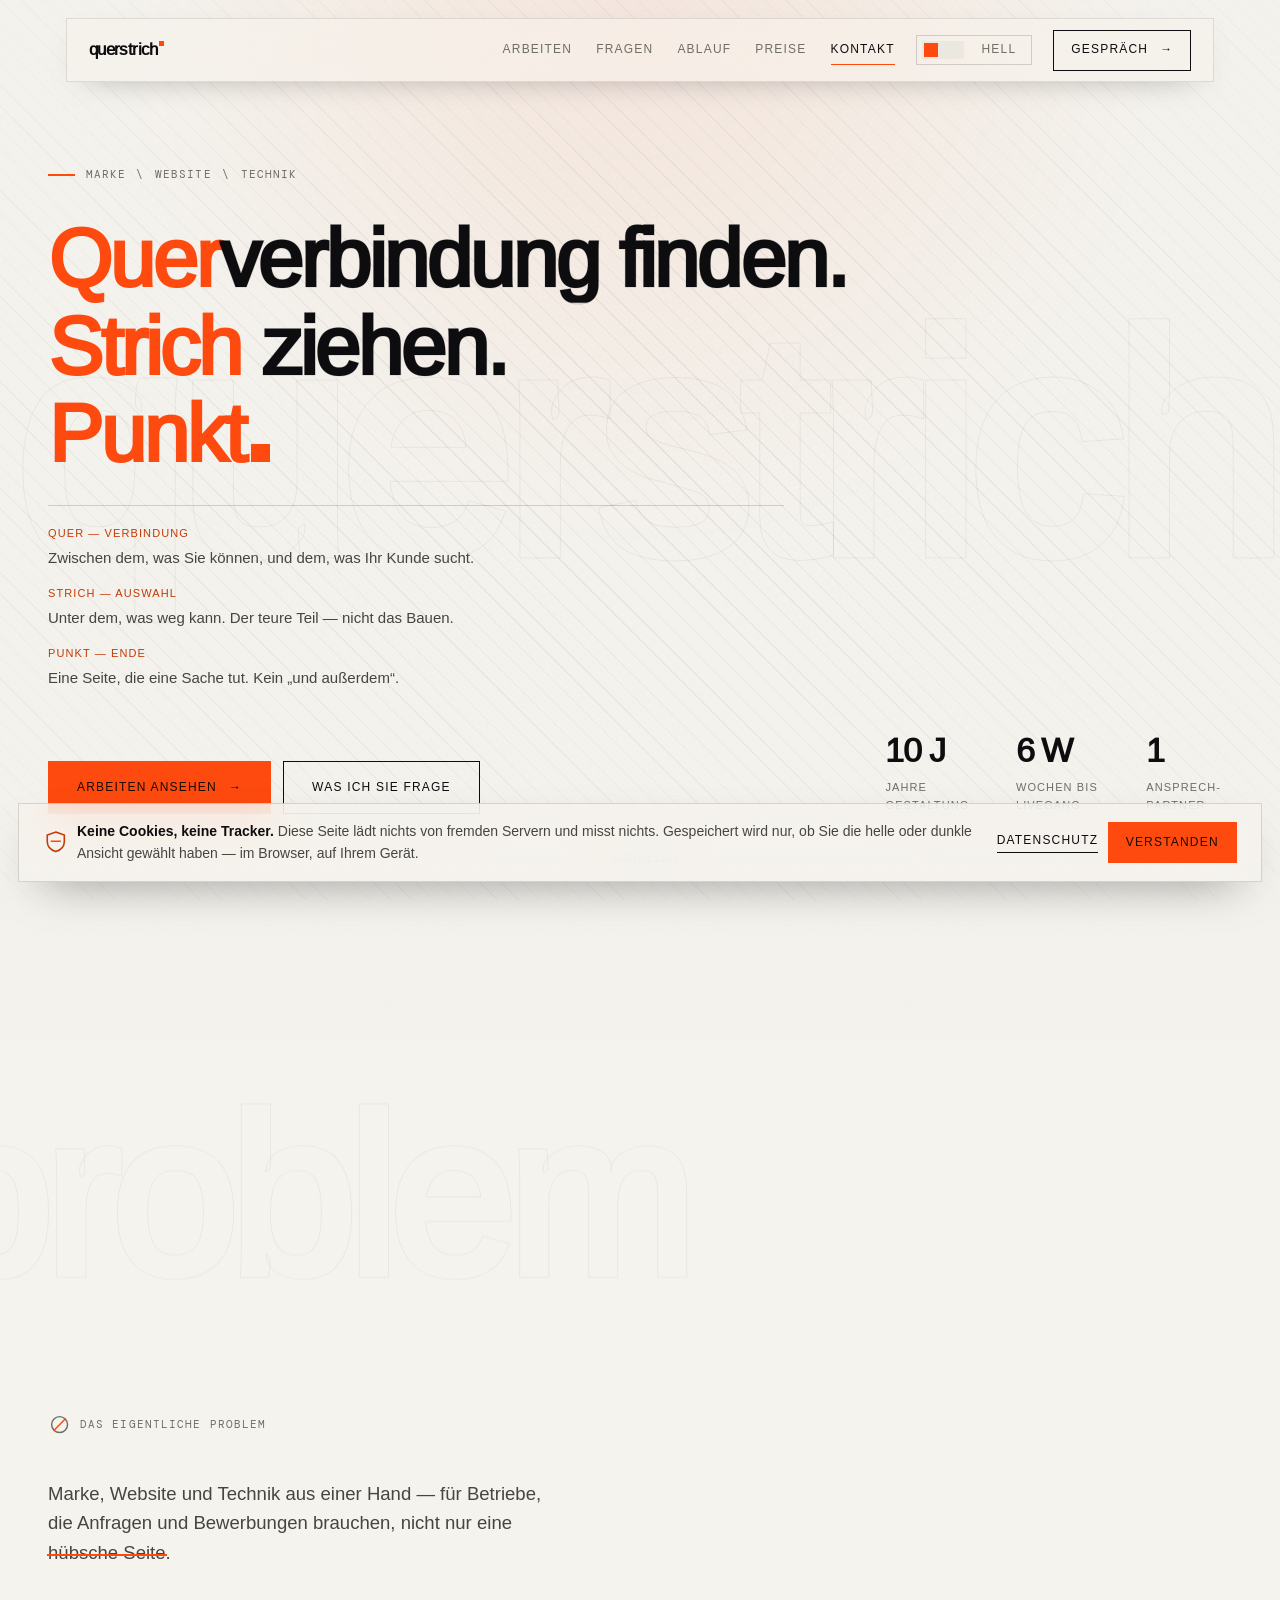
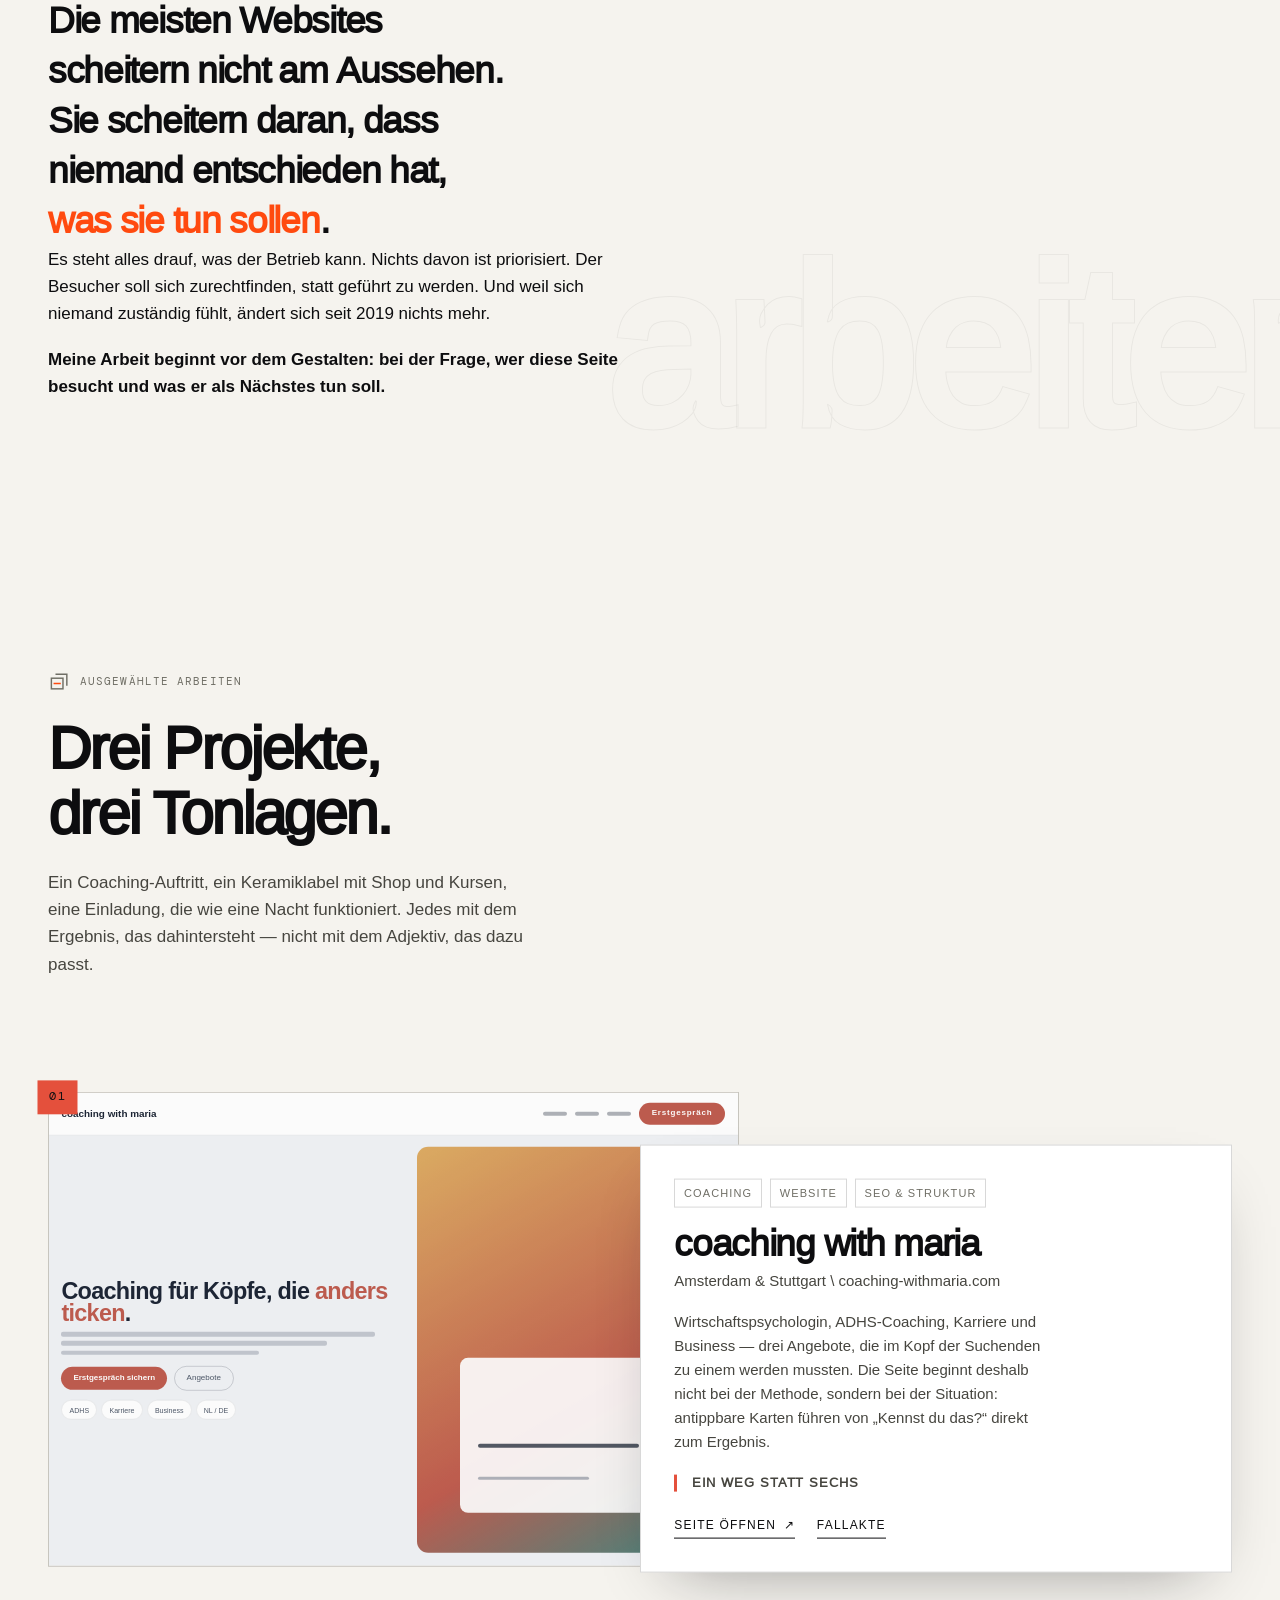
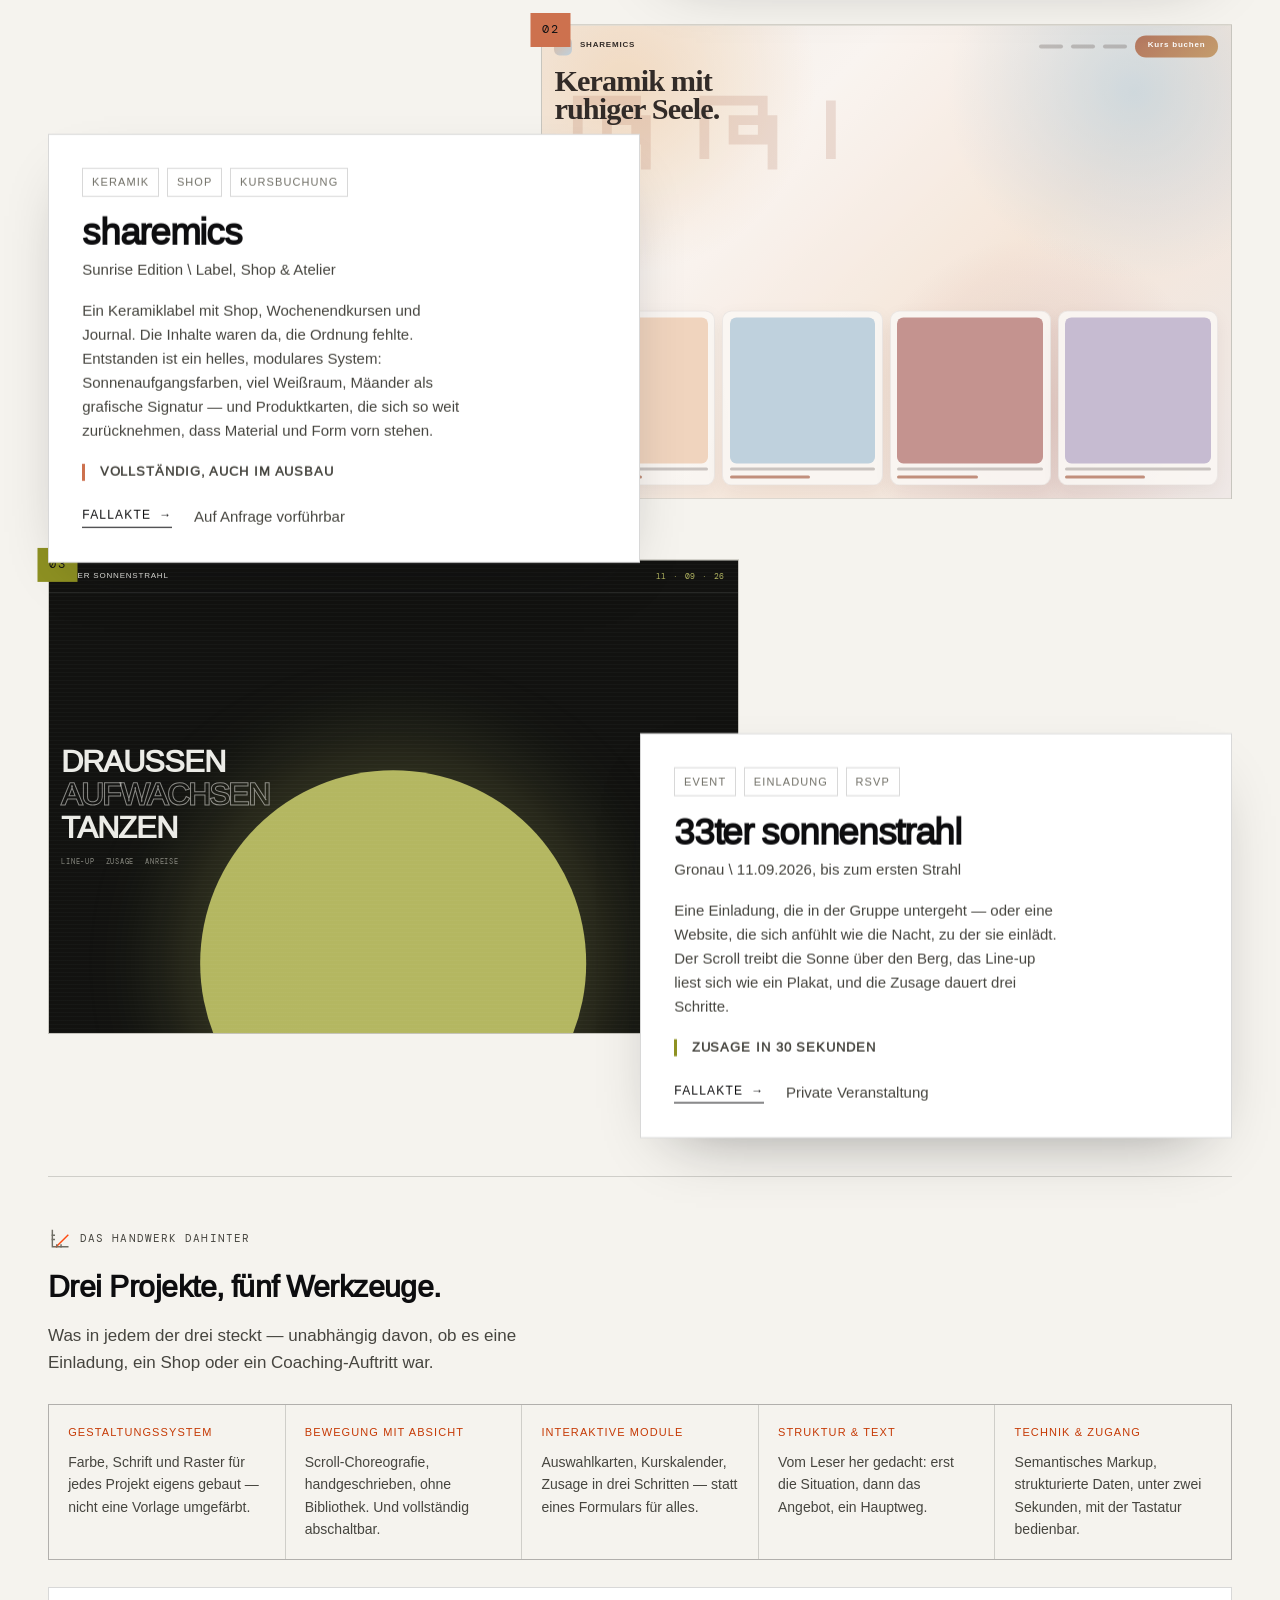
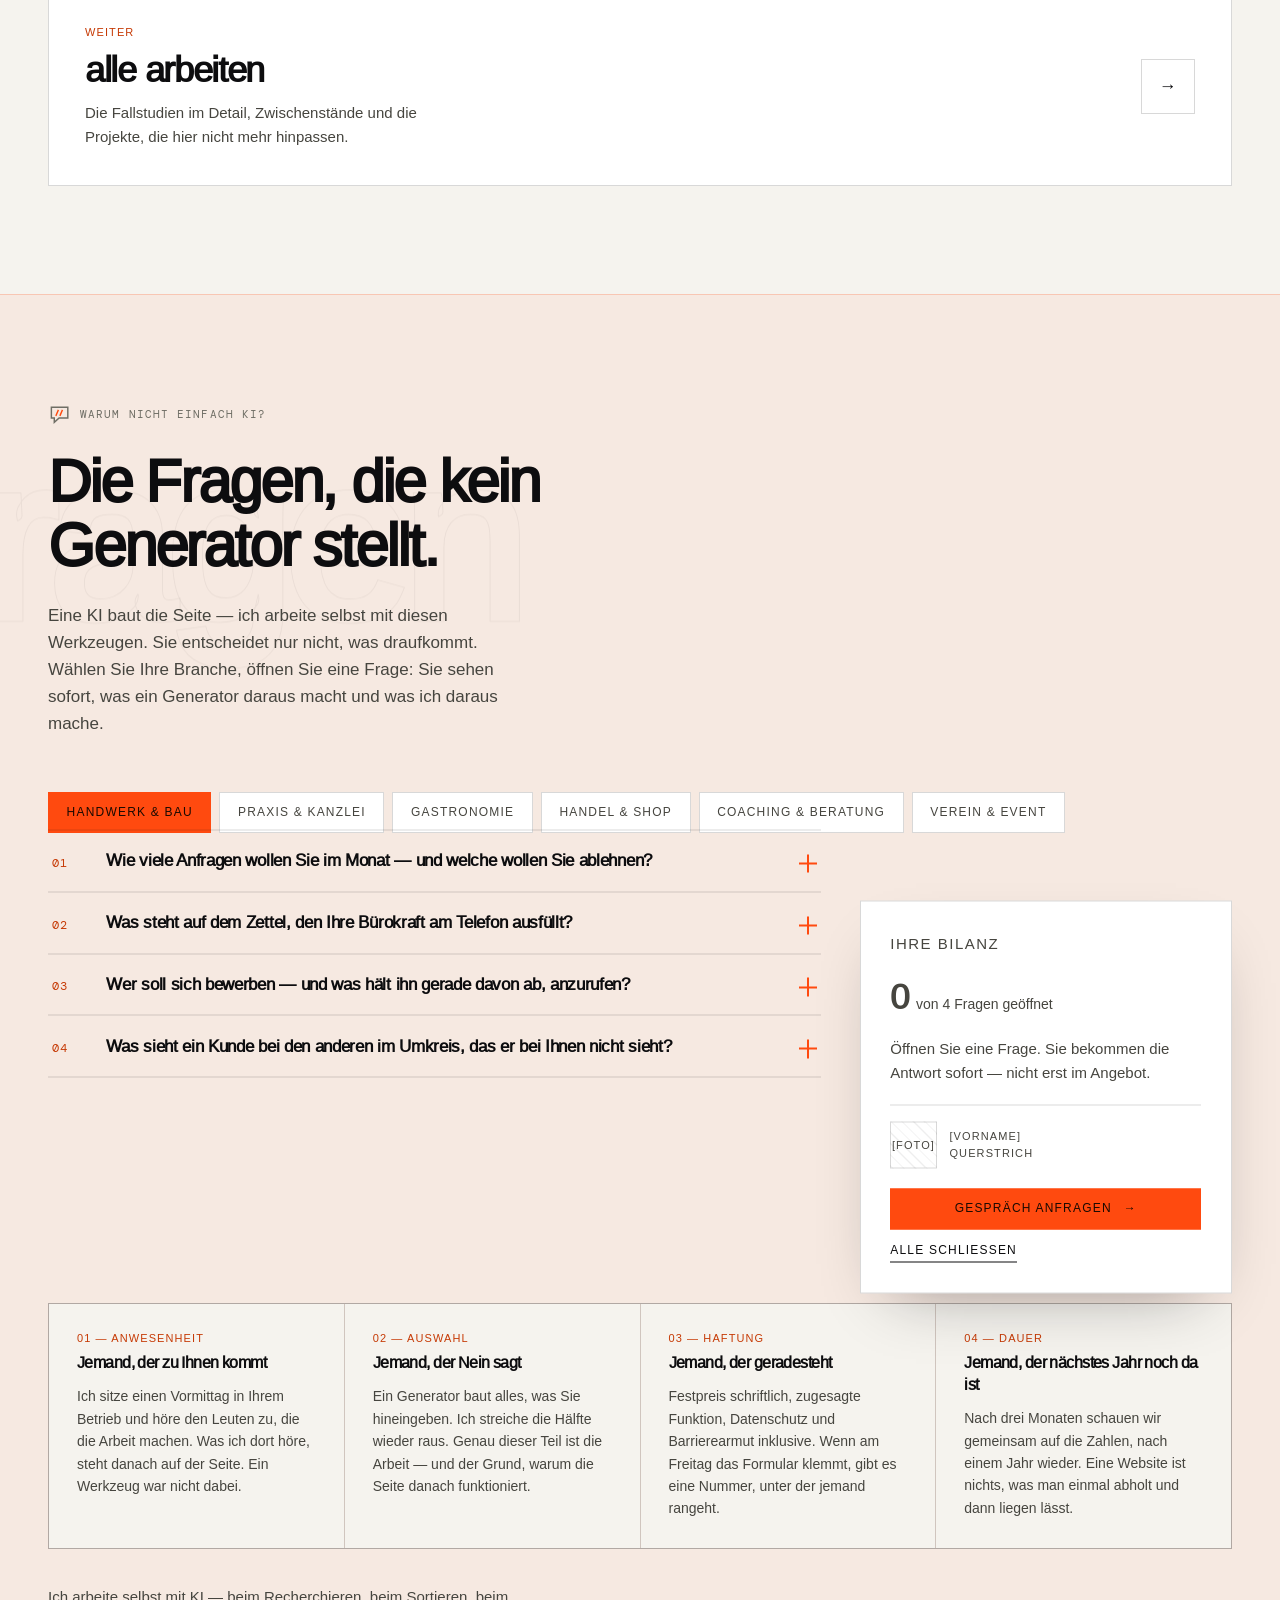
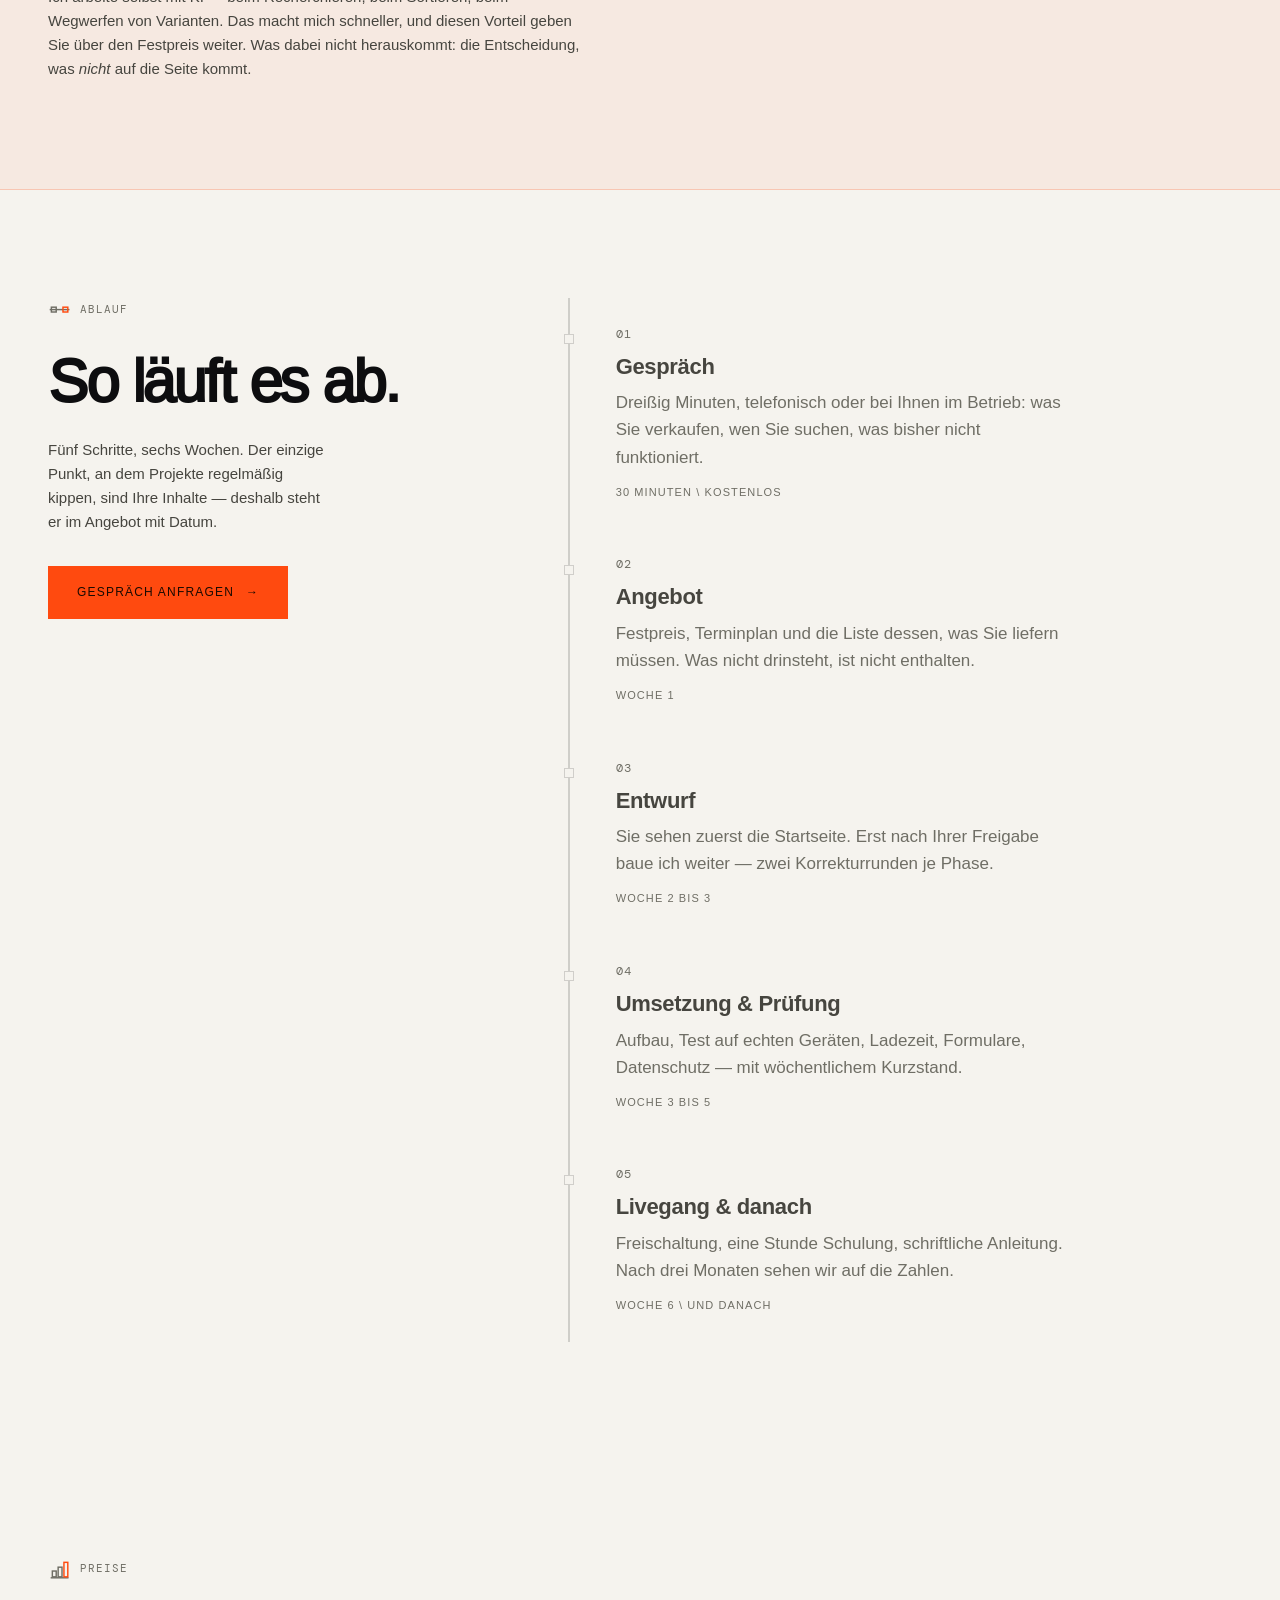
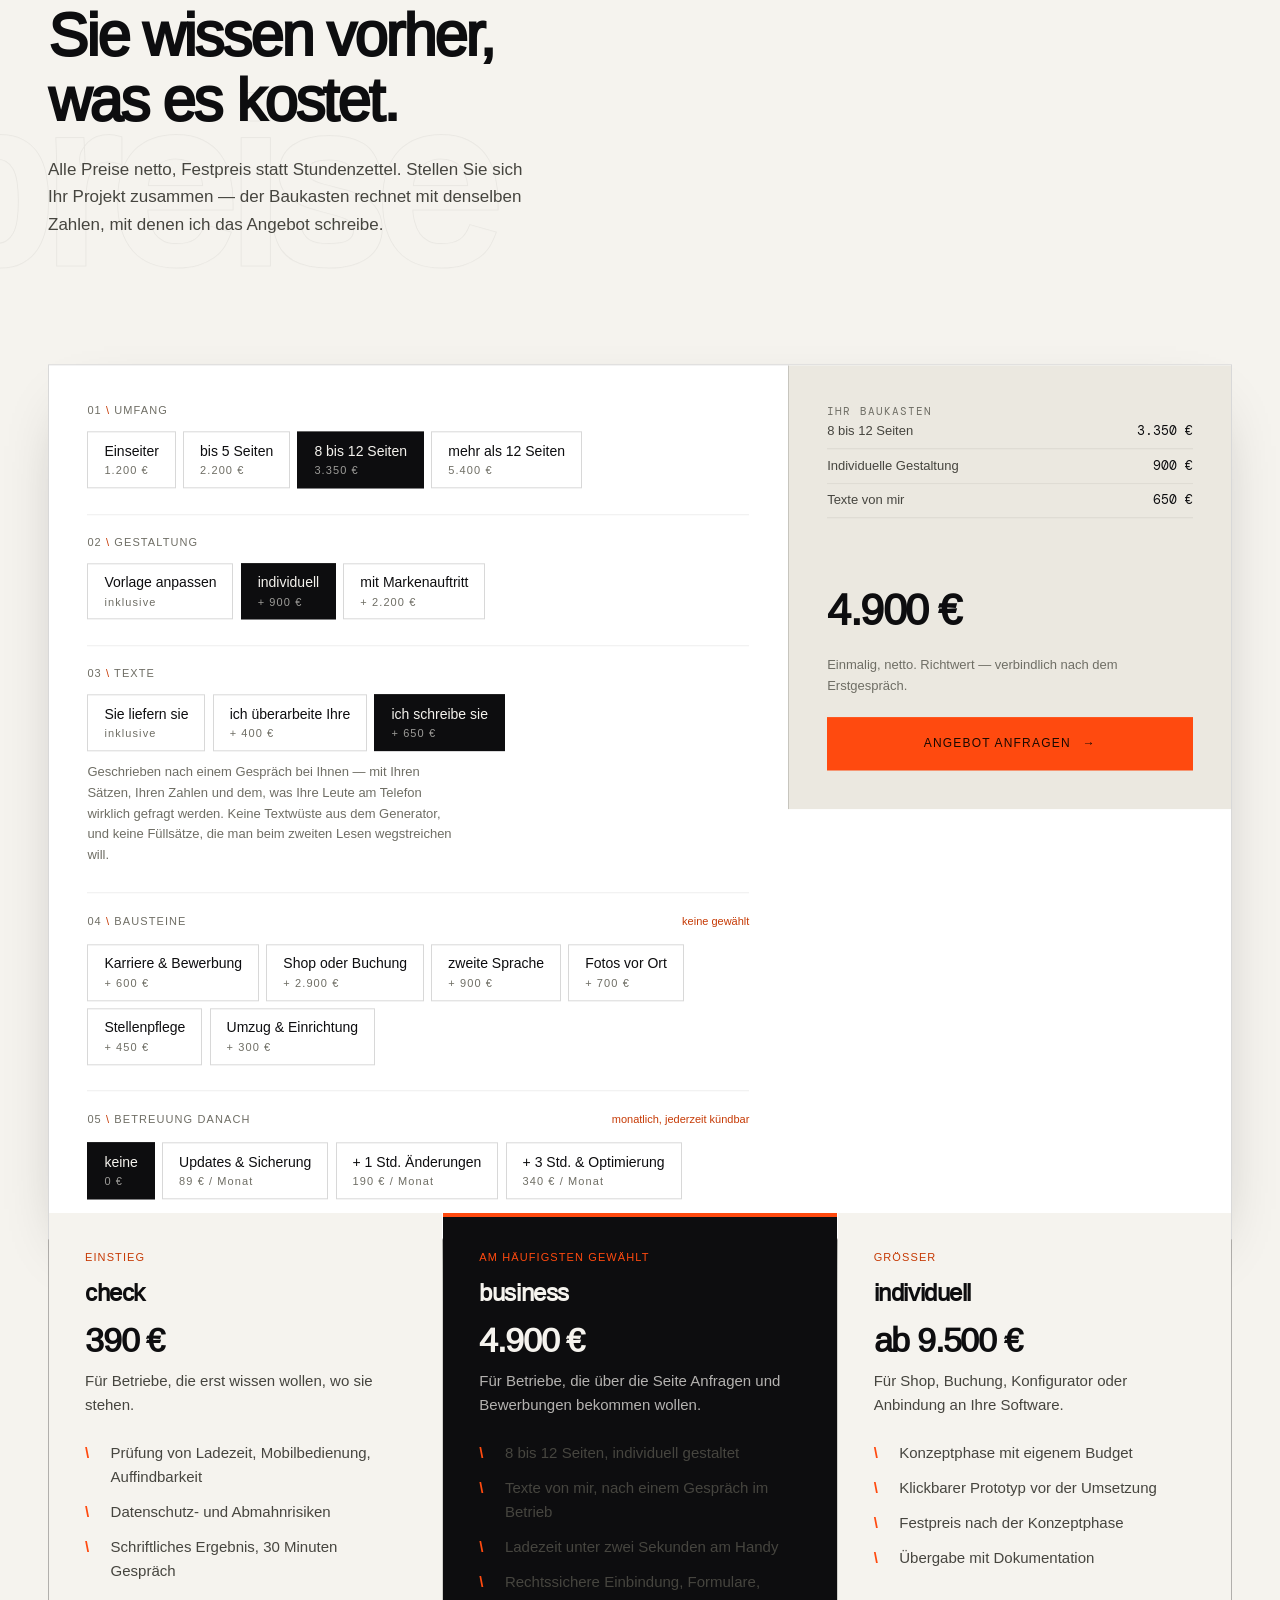
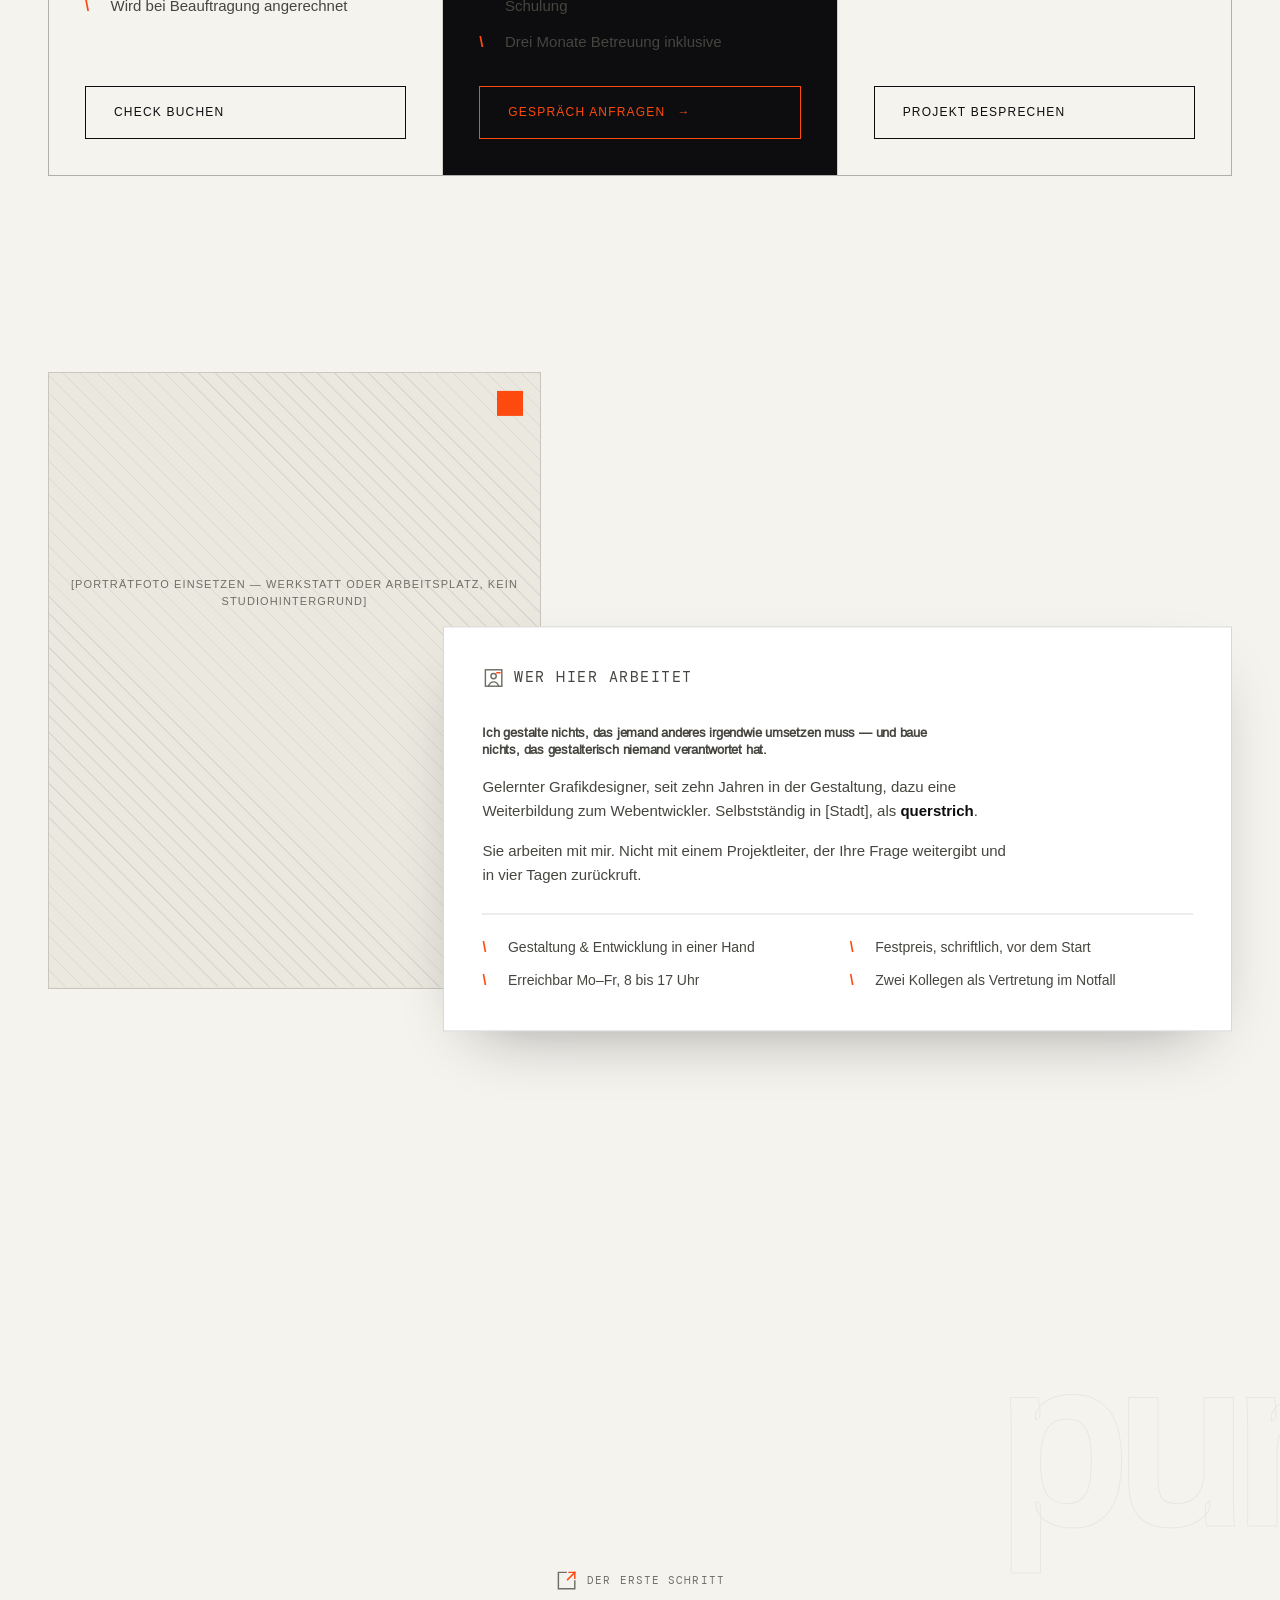
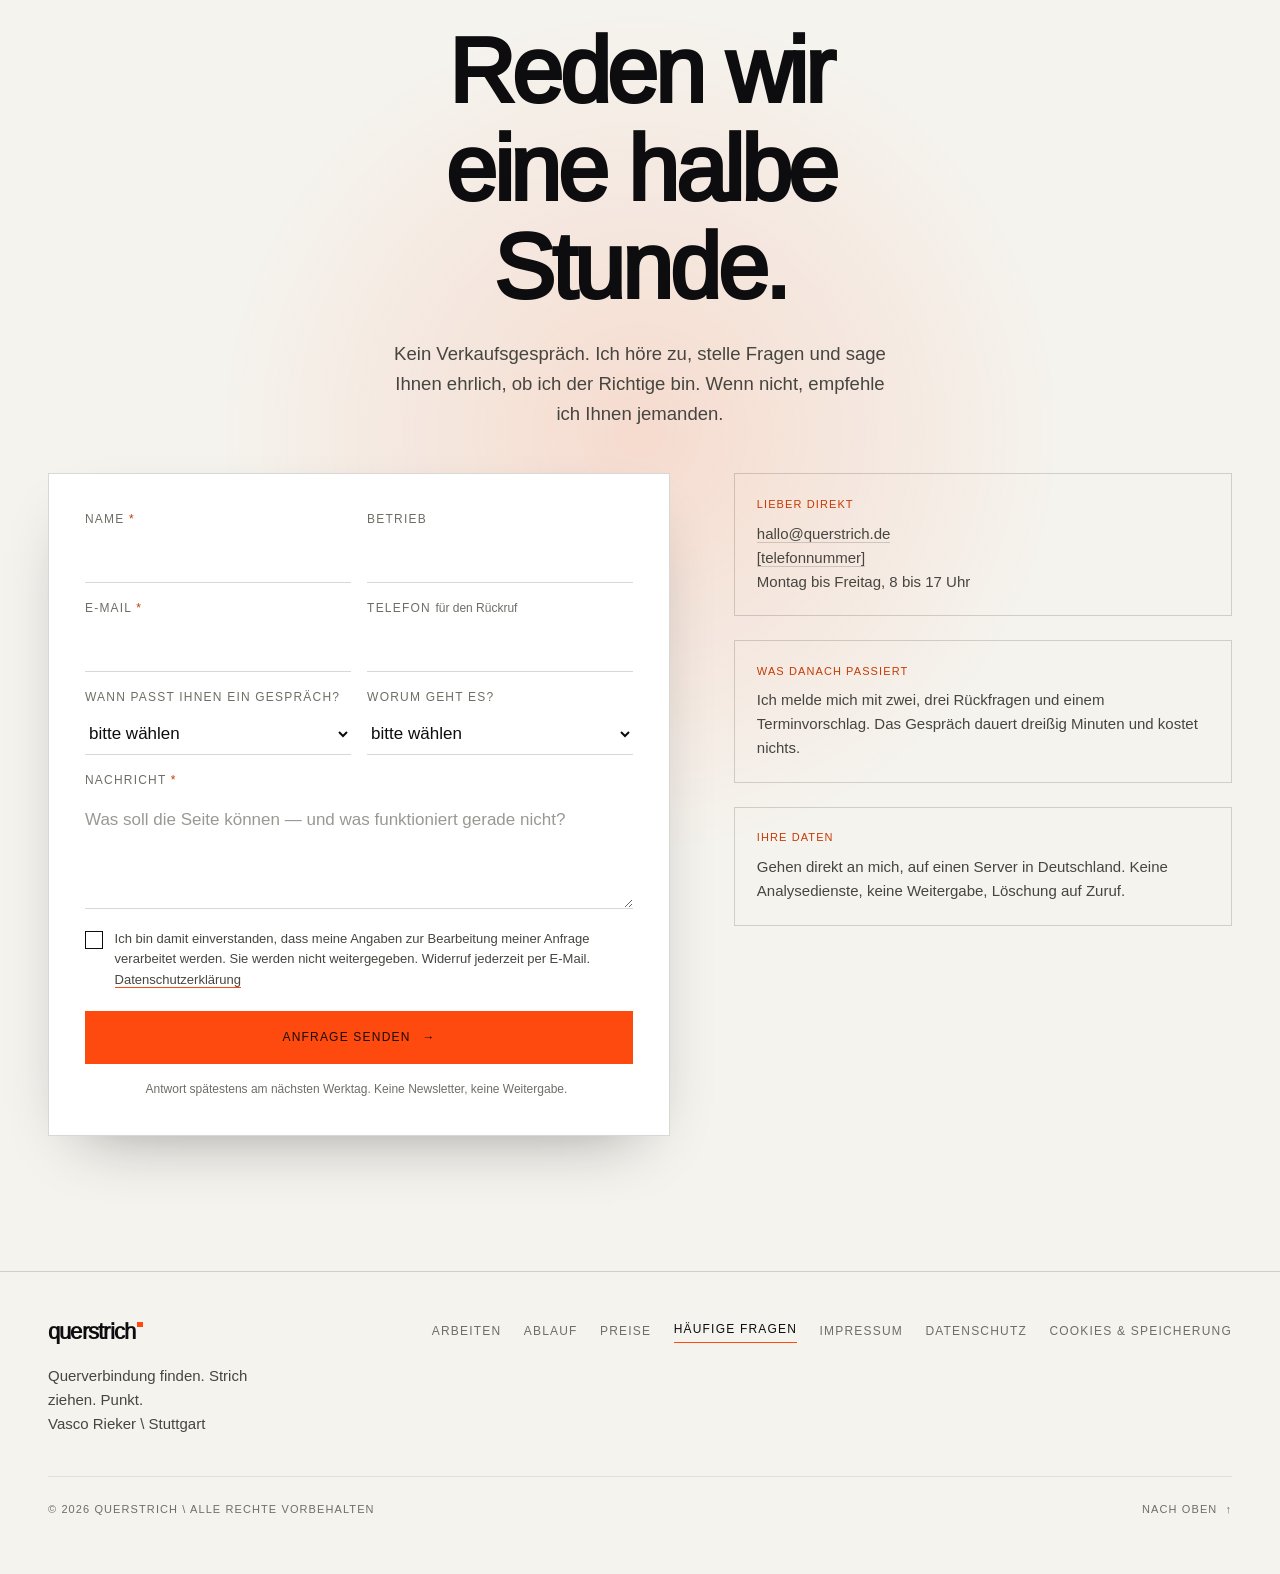
==== commit 3a84c560: "Anbieterkennzeichnung eintragen, Kontaktdaten gegen Absammler schuetzen Vasco Rieker, Moenchstrasse " ====
--- a/index.html
+++ b/index.html
@@ -19,6 +19,51 @@
      ──────────────────────────────────────────────────────────── -->
 <meta name="theme-color" content="#F5F3EE">
 <meta name="robots" content="noindex, follow">
+<!-- ═══ Content-Security-Policy ═══════════════════════════════════════
+     Die Richtlinie unten erlaubt NICHTS von aussen. Das ist richtig,
+     solange in assets/consent.js keine Kennung eingetragen ist — dann
+     laedt die Seite auch nichts. Wird ein Werkzeug eingeschaltet, muss
+     hier die passende Zeile dazu, sonst blockiert der Browser das
+     Script und zwar lautlos: in der Konsole steht es, im Analytics
+     fehlen schlicht die Daten. Dieselbe Aenderung gehoert in die
+     .htaccess, die dieselbe Richtlinie als echten Header setzt, und in
+     die drei anderen HTML-Seiten.
+
+       Plausible   script-src  https://plausible.io
+                   connect-src https://plausible.io
+       Matomo      script-src  https://<eigene-matomo-domain>
+                   connect-src https://<eigene-matomo-domain>
+       GTM / GA4   script-src  https://www.googletagmanager.com
+                   connect-src https://*.google-analytics.com
+                               https://*.analytics.google.com
+                               https://*.googletagmanager.com
+                   img-src     https://*.google-analytics.com
+                               https://*.googletagmanager.com
+       Google Ads  script-src  https://www.googletagmanager.com
+                               https://www.googleadservices.com
+                   img-src     https://googleads.g.doubleclick.net
+                               https://www.google.com
+                   frame-src   https://td.doubleclick.net
+       Clarity     script-src  https://www.clarity.ms
+                   connect-src https://*.clarity.ms
+       Meta Pixel  script-src  https://connect.facebook.net
+                   connect-src https://*.facebook.com
+                   img-src     https://www.facebook.com
+       LinkedIn    script-src  https://snap.licdn.com
+                   connect-src https://px.ads.linkedin.com
+                   img-src     https://px.ads.linkedin.com
+       Brevo       script-src  https://cdn.brevo.com
+                   connect-src https://*.brevo.com
+       HubSpot     script-src  https://js-eu1.hs-scripts.com
+                               https://js-eu1.hsadspixel.net
+                   connect-src https://*.hubspot.com https://*.hubapi.com
+                   img-src     https://*.hubspot.com
+       YouTube     frame-src   https://www.youtube-nocookie.com
+
+     connect-src steht derzeit auf 'none'. Sobald irgendein Werkzeug
+     laeuft, muss daraus 'self' plus die noetigen Ziele werden —
+     'none' verbietet jede Messanfrage.
+     ════════════════════════════════════════════════════════════════ -->
 <meta http-equiv="Content-Security-Policy" content="default-src 'self'; style-src 'self' 'unsafe-inline'; script-src 'self' 'unsafe-inline'; img-src 'self' data:; font-src 'self'; connect-src 'none'; form-action 'self'; base-uri 'none'; object-src 'none'; frame-src 'none'">
 <meta name="referrer" content="strict-origin-when-cross-origin">
 <link rel="canonical" href="https://vroind-ausm-all.github.io/Querstrich./">
@@ -66,18 +111,12 @@
       "name": "querstrich",
       "description": "Marke, Website und Technik aus einer Hand. Markenauftritte und Websites für Betriebe, die Anfragen und Bewerbungen brauchen.",
       "url": "https://vroind-ausm-all.github.io/Querstrich./",
-      "email": "hallo@querstrich.de",
-      "telephone": "[+49 TELEFONNUMMER]",
       "image": "https://vroind-ausm-all.github.io/Querstrich./assets/og-image.png",
       "priceRange": "€€",
-      "address": {
-        "@type": "PostalAddress",
-        "streetAddress": "[Straße Hausnummer]",
-        "postalCode": "[PLZ]",
-        "addressLocality": "[Stadt]",
-        "addressCountry": "DE"
-      },
-      "areaServed": { "@type": "Country", "name": "Deutschland" },
+      "areaServed": [
+        { "@type": "Country", "name": "Deutschland" },
+        { "@type": "City", "name": "Stuttgart" }
+      ],
       "founder": { "@id": "https://vroind-ausm-all.github.io/Querstrich./#person" },
       "knowsAbout": [
         "Markenauftritt", "Webdesign", "Webentwicklung",
@@ -105,7 +144,7 @@
     {
       "@type": "Person",
       "@id": "https://vroind-ausm-all.github.io/Querstrich./#person",
-      "name": "[Vorname Nachname]",
+      "name": "Vasco Rieker",
       "jobTitle": "Grafikdesigner und Webentwickler",
       "worksFor": { "@id": "https://vroind-ausm-all.github.io/Querstrich./#betrieb" }
     },
@@ -1311,6 +1350,25 @@
   .satz-verb .v-voll{position:static;clip-path:none}
   .manifest .w{opacity:1;transform:none}
 </style></noscript>
+
+<!-- Einwilligung. consent.js setzt die Consent-Mode-Vorgaben (alles
+     "denied") und entscheidet danach, was ueberhaupt laden darf.
+
+     ACHTUNG bei Aenderungen: defer ist hier nur deshalb unbedenklich,
+     weil consent.js die Google-Tags SELBST nachlaedt — die Vorgabe
+     steht damit zwangslaeufig vor ihnen im dataLayer. Wer spaeter ein
+     GTM- oder gtag-Snippet von Hand in den Kopf setzt, kehrt diese
+     Reihenfolge um: Google wertet den ersten Aufruf dann als fehlende
+     Einwilligung. In dem Fall gehoert dieses Script wieder blockierend
+     davor, oder besser: das Snippet bleibt weg und die Kennung kommt
+     in consent.js. -->
+<!-- Setzt die E-Mail-Adresse erst im Browser zusammen. Ohne JavaScript
+     bleibt sie als "hallo(at)querstrich.de" lesbar stehen. -->
+<script src="assets/mailschutz.js" defer></script>
+<link rel="stylesheet" href="assets/consent.css">
+<script src="assets/consent.js" defer></script>
+<!-- Herkunft der Anfrage, ohne jede Speicherung im Geraet. -->
+<script src="assets/attribution.js" defer></script>
 </head>
 <body>
 <!-- ═══════════ VORHANG ═══════════ -->
@@ -1715,7 +1773,7 @@
             <span>[Vorname]<br>querstrich</span>
           </div>
           <div class="bilanz-aktionen">
-            <a class="knopf knopf--voll knopf--klein knopf--breit" id="bilanzMail" href="mailto:hallo@querstrich.de?subject=Erstgespr%C3%A4ch">gespräch anfragen <span class="pfeil" aria-hidden="true">→</span></a>
+            <a class="knopf knopf--voll knopf--klein knopf--breit" id="bilanzMail" href="#kontakt">gespräch anfragen <span class="pfeil" aria-hidden="true">→</span></a>
             <button class="tlink" type="button" id="bilanzReset">alle schließen</button>
           </div>
         </aside>
@@ -1994,7 +2052,7 @@
           <dl class="kontakt-karte">
             <dt>Lieber direkt</dt>
             <dd>
-              <a href="mailto:hallo@querstrich.de?subject=Erstgespr%C3%A4ch">hallo@querstrich.de</a><br>
+              <span class="mailto" data-b="hallo" data-h="querstrich.de" data-q="?subject=Erstgespr%C3%A4ch">hallo(at)querstrich.de</span><br>
               <a href="tel:+49">[telefonnummer]</a><br>
               <span class="klein">Montag bis Freitag, 8 bis 17 Uhr</span>
             </dd>
@@ -2022,7 +2080,7 @@
         <a class="marke" href="#oben" data-glitch aria-label="querstrich — nach oben">
           <span class="marke-q">querstrich</span><span class="marke-sq" aria-hidden="true"></span>
         </a>
-        <p class="klein" style="margin-top:1rem;max-width:28ch">Querverbindung finden. Strich ziehen. Punkt. <br>[Vorname Nachname] <span aria-hidden="true">\</span> [Straße] <span aria-hidden="true">\</span> [PLZ Stadt]</p>
+        <p class="klein" style="margin-top:1rem;max-width:28ch">Querverbindung finden. Strich ziehen. Punkt. <br>Vasco Rieker <span aria-hidden="true">\</span> Stuttgart</p>
       </div>
       <nav class="fuss-nav" aria-label="Fußzeile">
         <a href="#arbeiten">arbeiten</a>
@@ -2102,6 +2160,11 @@
 
 <script>
 (function(){
+/* Die Adresse steht bewusst nicht als zusammenhaengende Zeichenkette im
+   Quelltext — Harvester suchen genau danach. Zusammengesetzt wird sie
+   erst zur Laufzeit. */
+var QS_MAIL = 'hallo' + String.fromCharCode(64) + 'querstrich.de';
+
 "use strict";
 
 var sanft = matchMedia('(prefers-reduced-motion: reduce)').matches;
@@ -2486,7 +2549,7 @@
           + '\n\nBranche: ' + aktiveBranche.name + '\n\n';
   }
   text += 'Darüber würde ich gern eine halbe Stunde sprechen.\n\nMit freundlichen Grüßen\n';
-  bilanzMail.href = 'mailto:hallo@querstrich.de?subject=' + encodeURIComponent(betreff) + '&body=' + encodeURIComponent(text);
+  bilanzMail.href = 'mailto:' + QS_MAIL + '?subject=' + encodeURIComponent(betreff) + '&body=' + encodeURIComponent(text);
 }
 
 bilanzReset.addEventListener('click', function(){
@@ -2551,7 +2614,7 @@
            + '\n\nRichtwert einmalig: ' + eur(summe)
            + (monat ? '\nBetreuung: ' + monatBez + ', ' + eur(monat) + ' im Monat' : '\nBetreuung: zunächst keine')
            + '\n\nPasst das ungefähr? Ich hätte gern ein Erstgespräch.\n\nMit freundlichen Grüßen\n';
-  bkMail.href = 'mailto:hallo@querstrich.de?subject=' + encodeURIComponent('Angebot — Richtwert ' + eur(summe)) + '&body=' + encodeURIComponent(text);
+  bkMail.href = 'mailto:' + QS_MAIL + '?subject=' + encodeURIComponent('Angebot — Richtwert ' + eur(summe)) + '&body=' + encodeURIComponent(text);
 }
 [].forEach.call(bkForm.querySelectorAll('input'), function(f){ f.addEventListener('change', bkRechnen); });
 bkRechnen();
@@ -2569,11 +2632,36 @@
   setTimeout(function(){ speicher.classList.remove('da'); }, 600);
   if(merken){ try{ localStorage.setItem('qs-hinweis','gelesen'); }catch(e){} }
 }
-try{
-  if(localStorage.getItem('qs-hinweis') !== 'gelesen') setTimeout(speicherZeigen, 1400);
-}catch(e){ /* Speicher gesperrt: dann gibt es auch nichts zu erklären */ }
+/* Zwei Zustaende, und die Seite waehlt selbst:
+
+   Solange in consent.js kein Werkzeug eingetragen ist, das eine
+   Einwilligung braucht, setzt die Seite keine Cookies — dann ist der
+   Hinweis unten die richtige und ehrliche Antwort, und ein Banner waere
+   eine Behauptung ueber etwas, das es nicht gibt.
+
+   Sobald die erste Kennung eingetragen ist, uebernimmt das
+   Einwilligungsbanner. Der Hinweis bleibt dann weg, und der
+   Fusszeilen-Knopf oeffnet stattdessen die Einstellungen — Art. 7
+   Abs. 3 DSGVO verlangt, dass der Widerruf so einfach ist wie die
+   Zustimmung. */
+var brauchtEinwilligung = false;
+
+/* consent.js laeuft mit defer und damit NACH diesem Inline-Skript, aber
+   vor DOMContentLoaded. Die Frage, ob eine Einwilligung noetig ist,
+   kann hier also noch nicht beantwortet werden — erst dort. Wer sie
+   direkt hier stellt, bekommt immer "nein" und zeigt die Hinweisleiste
+   zusaetzlich zum Banner an. */
+document.addEventListener('DOMContentLoaded', function(){
+  brauchtEinwilligung = !!(window.qsConsent && window.qsConsent.noetig());
+  if(brauchtEinwilligung) return;   // das Banner uebernimmt
+  try{
+    if(localStorage.getItem('qs-hinweis') !== 'gelesen') setTimeout(speicherZeigen, 1400);
+  }catch(e){ /* Speicher gesperrt: dann gibt es auch nichts zu erklären */ }
+});
+
 speicherOk.addEventListener('click', function(){ speicherWeg(true); });
 speicherAuf.addEventListener('click', function(){
+  if(brauchtEinwilligung){ window.qsConsent.oeffnen(); return; }
   if(speicher.classList.contains('hoch')) speicherWeg(false);
   else speicherZeigen();
 });
@@ -2619,7 +2707,7 @@
         + 'Wunschzeit: ' + (hol('wunschzeit') || '—') + '\n'
         + 'Thema:      ' + (hol('thema') || '—') + '\n\n'
         + hol('nachricht') + '\n\nMit freundlichen Grüßen\n' + hol('name') + '\n';
-      location.href = 'mailto:hallo@querstrich.de'
+      location.href = 'mailto:' + QS_MAIL
         + '?subject=' + encodeURIComponent('Anfrage über querstrich.de')
         + '&body=' + encodeURIComponent(text);
       melden('Diese Vorschau hat keinen Server im Rücken — Ihr E-Mail-Programm öffnet sich mit der fertigen Nachricht.', false);
@@ -2629,9 +2717,9 @@
   /* Rückmeldung nach dem Absenden, aus der Adresszeile gelesen */
   var stand = new URLSearchParams(location.search).get('gesendet');
   if(stand === 'ja') melden('Danke — Ihre Anfrage ist da. Ich melde mich spätestens am nächsten Werktag.', false);
-  else if(stand === 'fehler') melden('Da ist etwas schiefgegangen. Schreiben Sie mir bitte direkt an hallo@querstrich.de.', true);
+  else if(stand === 'fehler') melden('Da ist etwas schiefgegangen. Schreiben Sie mir bitte direkt an ' + QS_MAIL + '.', true);
   else if(stand === 'zuschnell') melden('Ihre Anfrage ist gerade eben schon eingegangen — einen Moment bitte, bevor Sie erneut senden.', true);
-  else if(stand === 'zuviele') melden('Es sind schon mehrere Anfragen von Ihnen da. Schreiben Sie mir bitte direkt an hallo@querstrich.de.', true);
+  else if(stand === 'zuviele') melden('Es sind schon mehrere Anfragen von Ihnen da. Schreiben Sie mir bitte direkt an ' + QS_MAIL + '.', true);
 }
 
 /* ═════════ FAQ-FENSTER ═════════ */
--- a/assets/consent.css
+++ b/assets/consent.css
@@ -0,0 +1,112 @@
+/* ════════════════════════════════════════════════════════════════
+   Einwilligungsbanner
+   Nutzt die Token der Seite (--papier, --tinte, --akzent …), damit es
+   Teil der Gestaltung ist und nicht wie ein eingekaufter Fremdkörper
+   wirkt. Erscheint nur, wenn in consent.js tatsächlich ein Werkzeug
+   eingetragen ist, das eine Einwilligung braucht.
+   ════════════════════════════════════════════════════════════════ */
+
+.cmp{
+  display:none;
+  position:fixed;
+  left:var(--gutter,1.25rem); right:var(--gutter,1.25rem);
+  bottom:calc(var(--gutter,1.25rem) + env(safe-area-inset-bottom,0px));
+  z-index:9000;
+  background:var(--papier-2,#fff);
+  border:1px solid var(--linie,rgba(13,13,15,.16));
+  box-shadow:var(--schatten,0 26px 64px -34px rgba(17,17,19,.45));
+  transform:translateY(1.5rem);
+  opacity:0;
+  transition:transform .55s var(--ease,cubic-bezier(.76,0,.24,1)),opacity .45s ease;
+}
+.cmp.da{display:block}
+.cmp.hoch{transform:none;opacity:1}
+
+.cmp-innen{
+  width:min(52rem,100%);
+  margin-inline:auto;
+  padding:clamp(1.2rem,3vw,1.75rem);
+}
+
+.cmp-titel{
+  font-family:var(--display,sans-serif);font-weight:800;
+  font-stretch:var(--breite,86%);
+  font-size:clamp(1.15rem,2.2vw,1.5rem);
+  line-height:var(--lh-eng,1.15);letter-spacing:var(--sp-eng,-.015em);
+  color:var(--tinte,#0D0D0F);
+  margin:0 0 .55rem;
+}
+.cmp-text{
+  font-size:var(--t-m,.9375rem);line-height:var(--lh-text,1.6);
+  color:var(--tinte-2,#46453F);max-width:62ch;margin:0 0 1.15rem;
+}
+.cmp-text a{color:var(--tinte,#0D0D0F);border-bottom:1px solid var(--akzent,#FF4A0F)}
+.cmp-text a:hover{background:color-mix(in srgb,var(--akzent,#FF4A0F) 14%,transparent)}
+
+/* ── Kategorien ───────────────────────────────────────────────── */
+.cmp-kats{
+  border-top:1px solid var(--linie-s,rgba(13,13,15,.07));
+  margin-bottom:1.15rem;
+}
+.cmp-kat{
+  display:flex;gap:.8rem;align-items:flex-start;
+  padding:.95rem 0;
+  border-bottom:1px solid var(--linie-s,rgba(13,13,15,.07));
+  cursor:pointer;
+}
+.cmp-kat input{
+  appearance:none;-webkit-appearance:none;
+  width:1.15rem;height:1.15rem;flex:none;margin-top:.15rem;
+  border:1px solid var(--linie,rgba(13,13,15,.16));
+  background:var(--papier,#F5F3EE);
+  cursor:pointer;transition:background .25s ease,border-color .25s ease;
+}
+.cmp-kat input:checked{background:var(--akzent,#FF4A0F);border-color:var(--akzent,#FF4A0F)}
+.cmp-kat input:checked::after{
+  content:"";display:block;width:.34rem;height:.62rem;margin:.07rem auto 0;
+  border:solid var(--auf-akzent,#1A0A02);border-width:0 2px 2px 0;transform:rotate(42deg);
+}
+.cmp-kat input:disabled{opacity:.55;cursor:default}
+.cmp-kat input:focus-visible{outline:2px solid var(--akzent,#FF4A0F);outline-offset:3px}
+.cmp-kat b{
+  display:block;font-family:var(--sans,sans-serif);font-weight:600;
+  font-size:var(--t-s,.875rem);color:var(--tinte,#0D0D0F);margin-bottom:.2rem;
+}
+.cmp-kat b i{
+  font-style:normal;font-weight:500;font-size:var(--t-3xs,.6875rem);
+  letter-spacing:var(--sp-versal,.1em);text-transform:uppercase;
+  color:var(--tinte-3,#6F6E65);margin-left:.4rem;
+}
+.cmp-kat em{
+  display:block;font-style:normal;
+  font-size:var(--t-xs,.8125rem);line-height:var(--lh-text,1.6);
+  color:var(--tinte-2,#46453F);max-width:64ch;
+}
+
+/* ── Knöpfe ───────────────────────────────────────────────────────
+   „Nur notwendige" und „Alle annehmen" sind bewusst gleich gross,
+   gleich kontrastreich und gleich weit vorn. Ein hervorgehobener
+   Zustimmungsknopf neben einem blassen Ablehnen-Link waere ein
+   irrefuehrendes Gestaltungsmuster — und eine so eingesammelte
+   Einwilligung traegt die Daten nicht, die auf ihr aufbauen.     */
+.cmp-knoepfe{display:flex;flex-wrap:wrap;gap:.7rem;align-items:center}
+.cmp-knoepfe .knopf{flex:1 1 13rem;justify-content:center}
+.cmp-mehr{
+  flex:0 0 auto;
+  font-family:var(--sans,sans-serif);font-weight:500;
+  font-size:var(--t-2xs,.75rem);letter-spacing:var(--sp-versal,.1em);
+  text-transform:uppercase;color:var(--tinte-3,#6F6E65);
+  border-bottom:1px solid var(--linie,rgba(13,13,15,.16));
+  padding-bottom:.15rem;transition:color .3s ease,border-color .3s ease;
+}
+.cmp-mehr:hover{color:var(--tinte,#0D0D0F);border-bottom-color:var(--akzent,#FF4A0F)}
+.cmp-knoepfe--wahl{margin-top:.8rem}
+.cmp-knoepfe--wahl .knopf{flex:0 1 16rem}
+
+@media (max-width:34rem){
+  .cmp-knoepfe .knopf{flex:1 1 100%}
+  .cmp-mehr{flex:1 1 100%;text-align:center;border-bottom:0;padding-top:.35rem}
+}
+@media (prefers-reduced-motion:reduce){
+  .cmp{transition-duration:.001ms}
+}
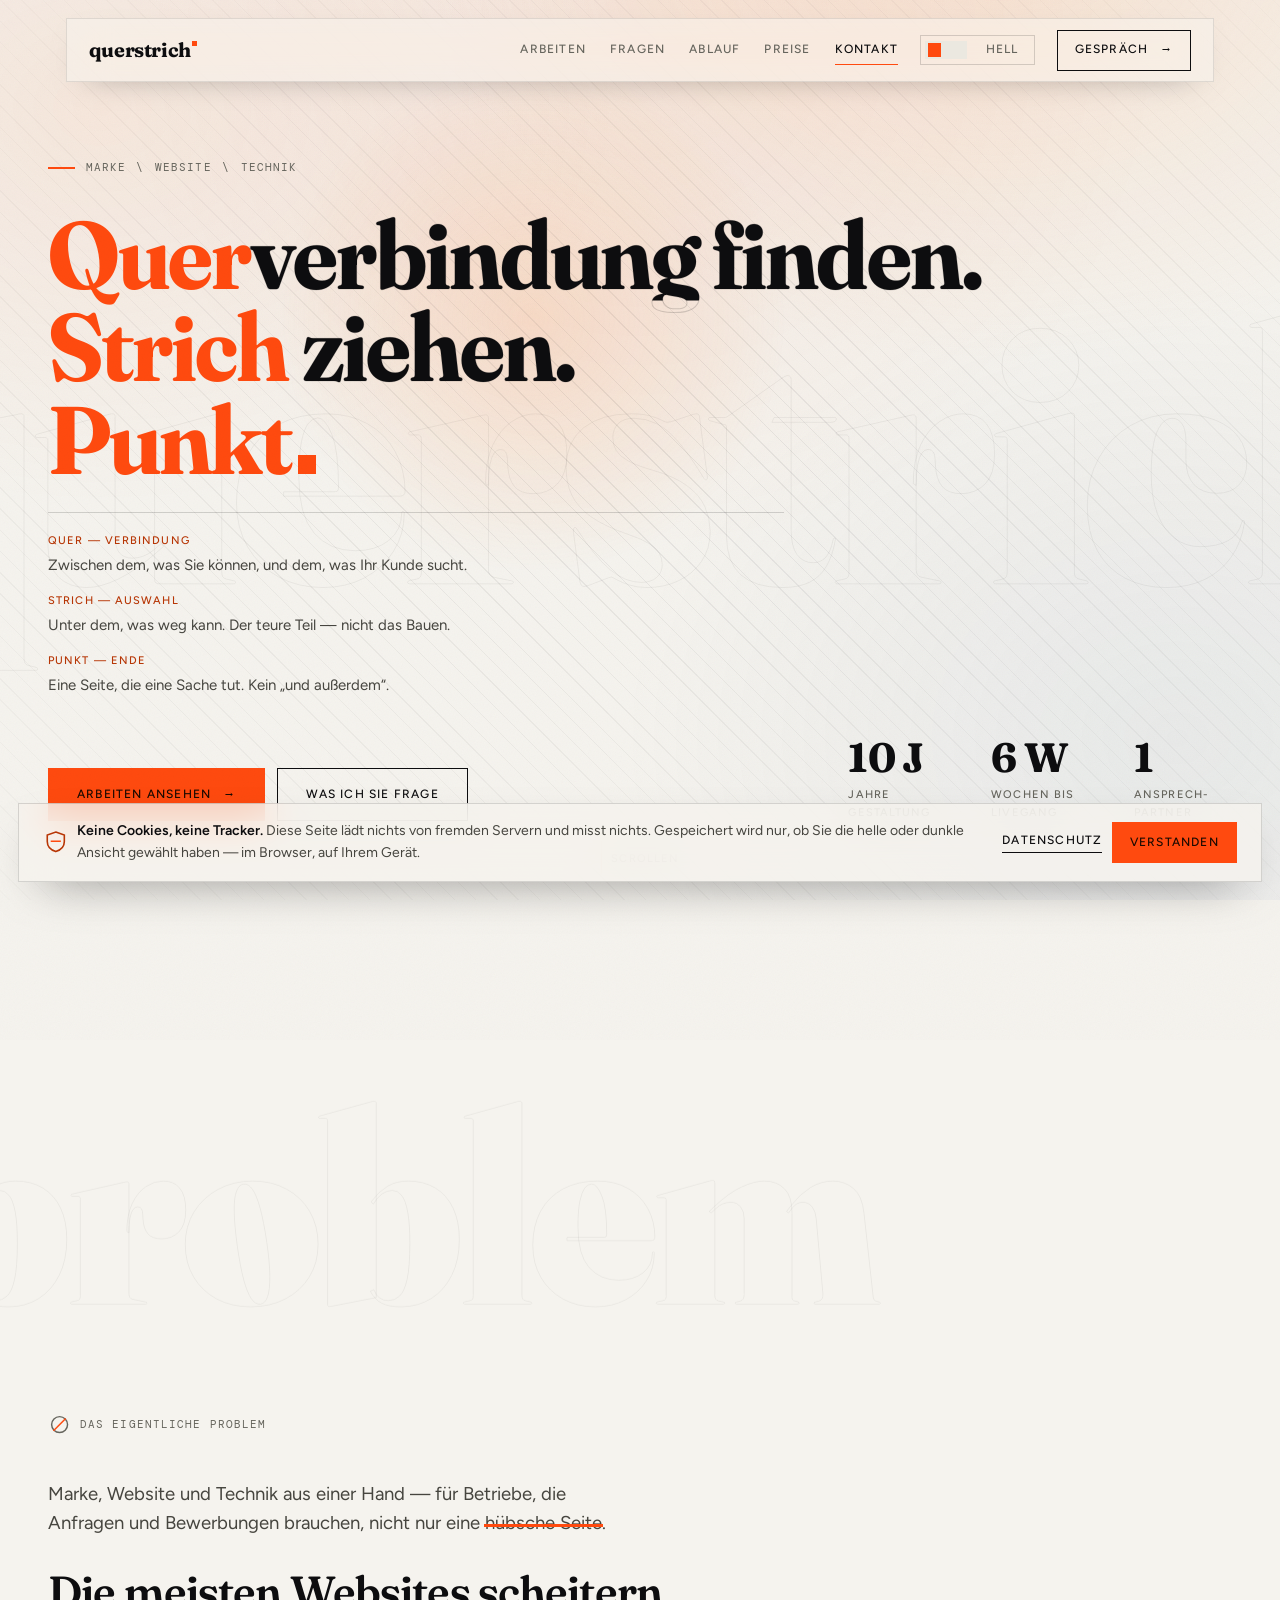
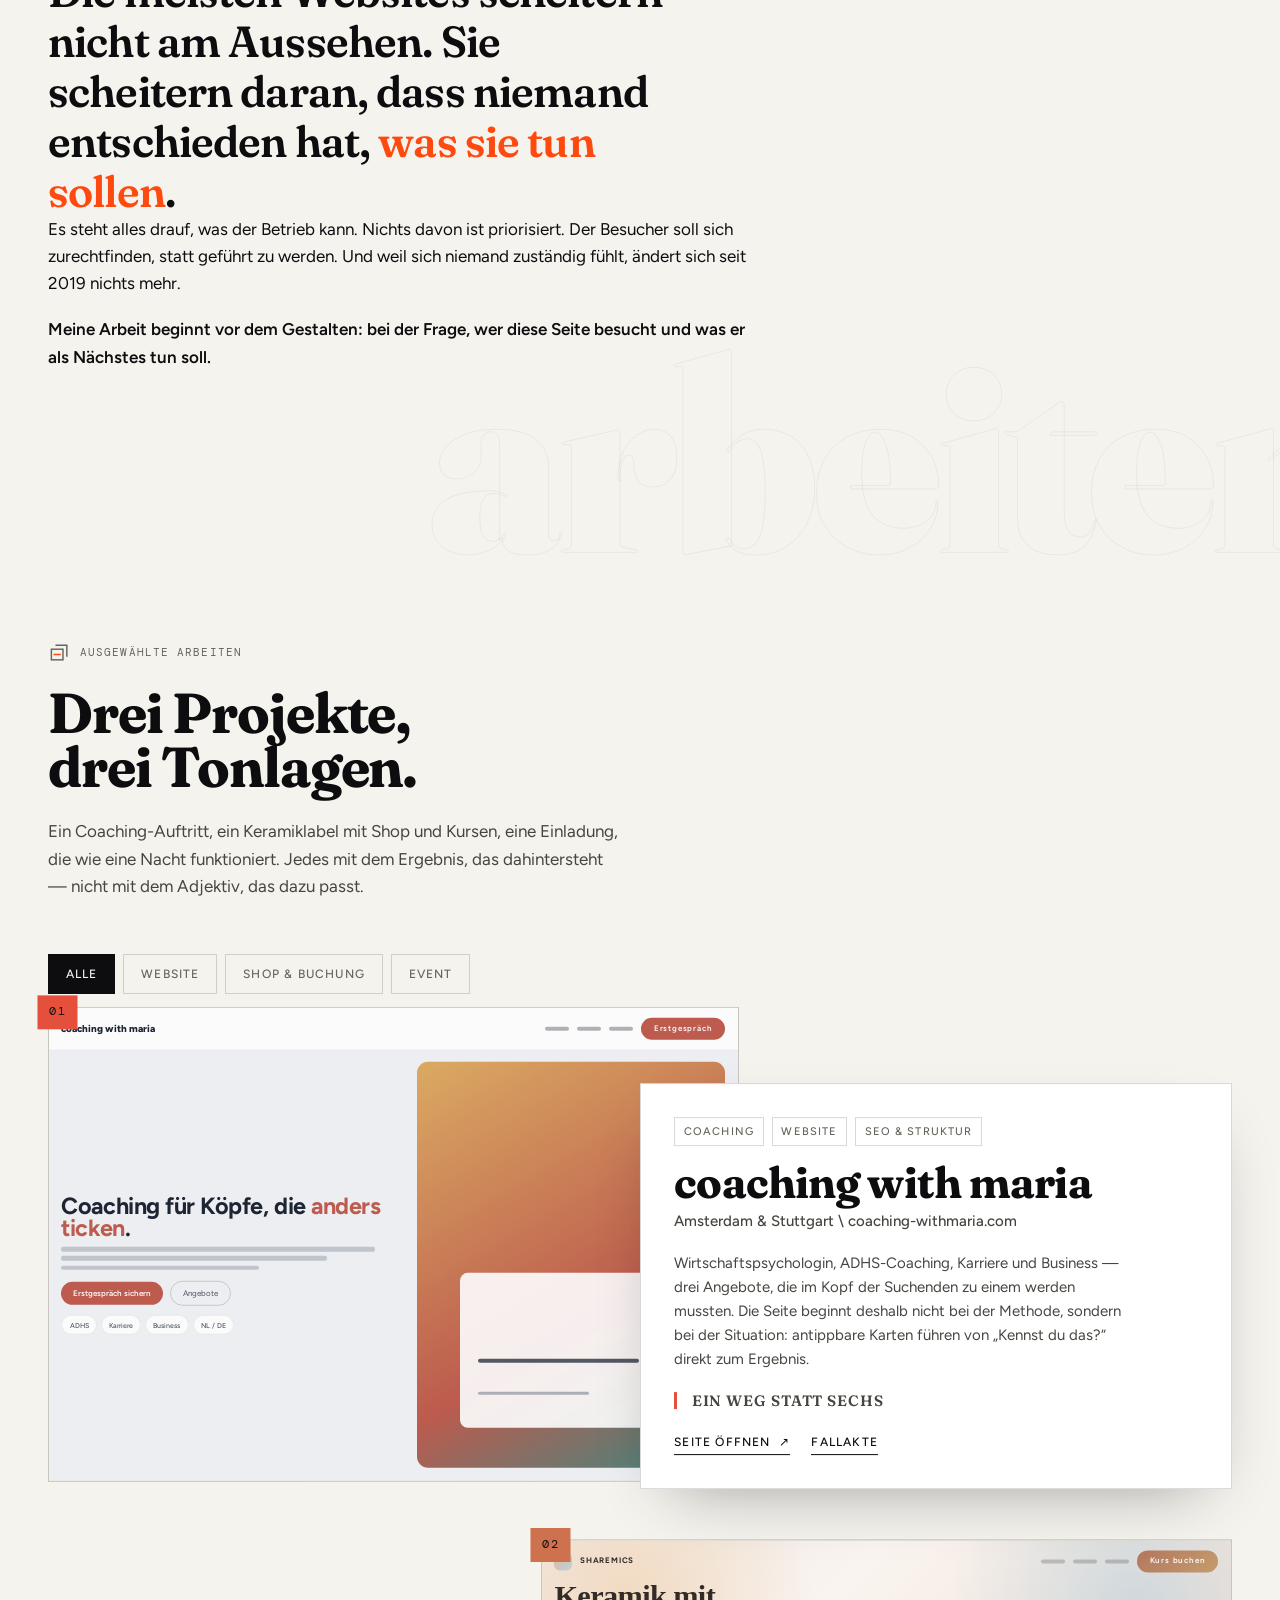
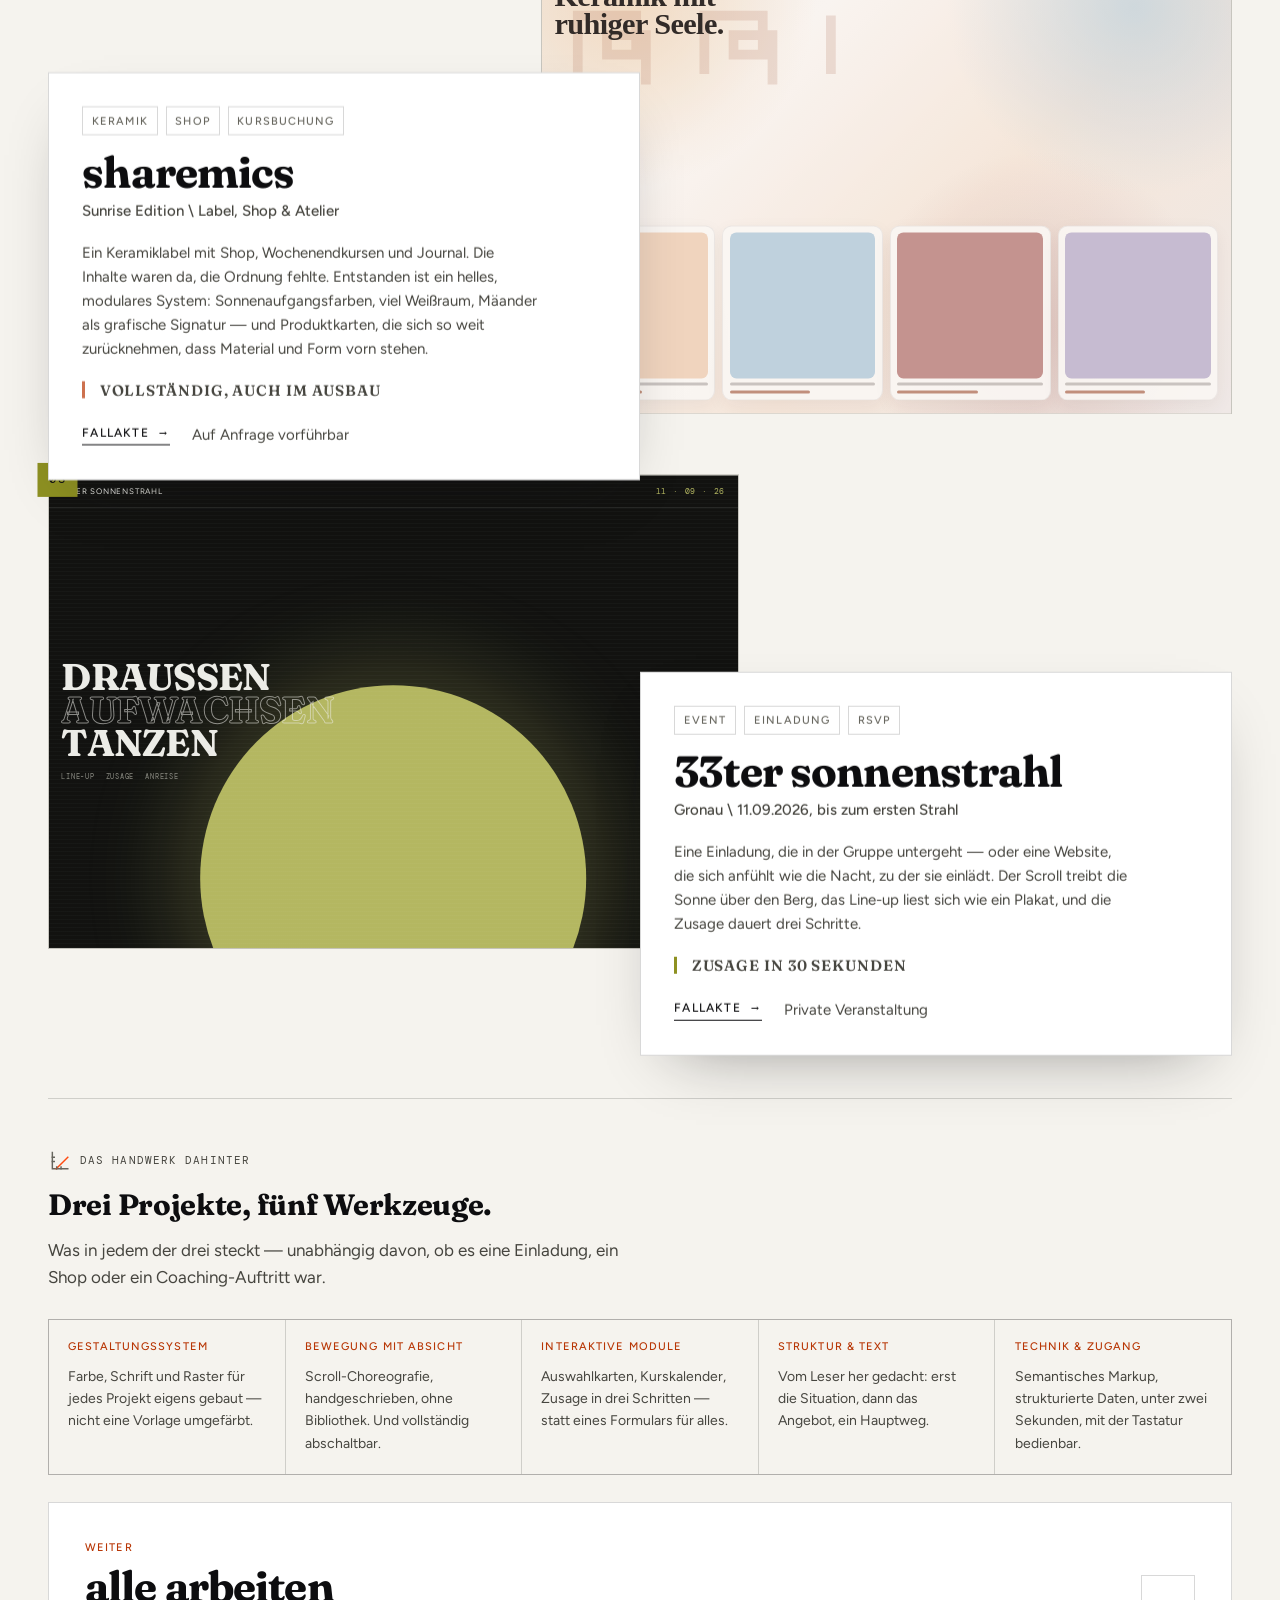
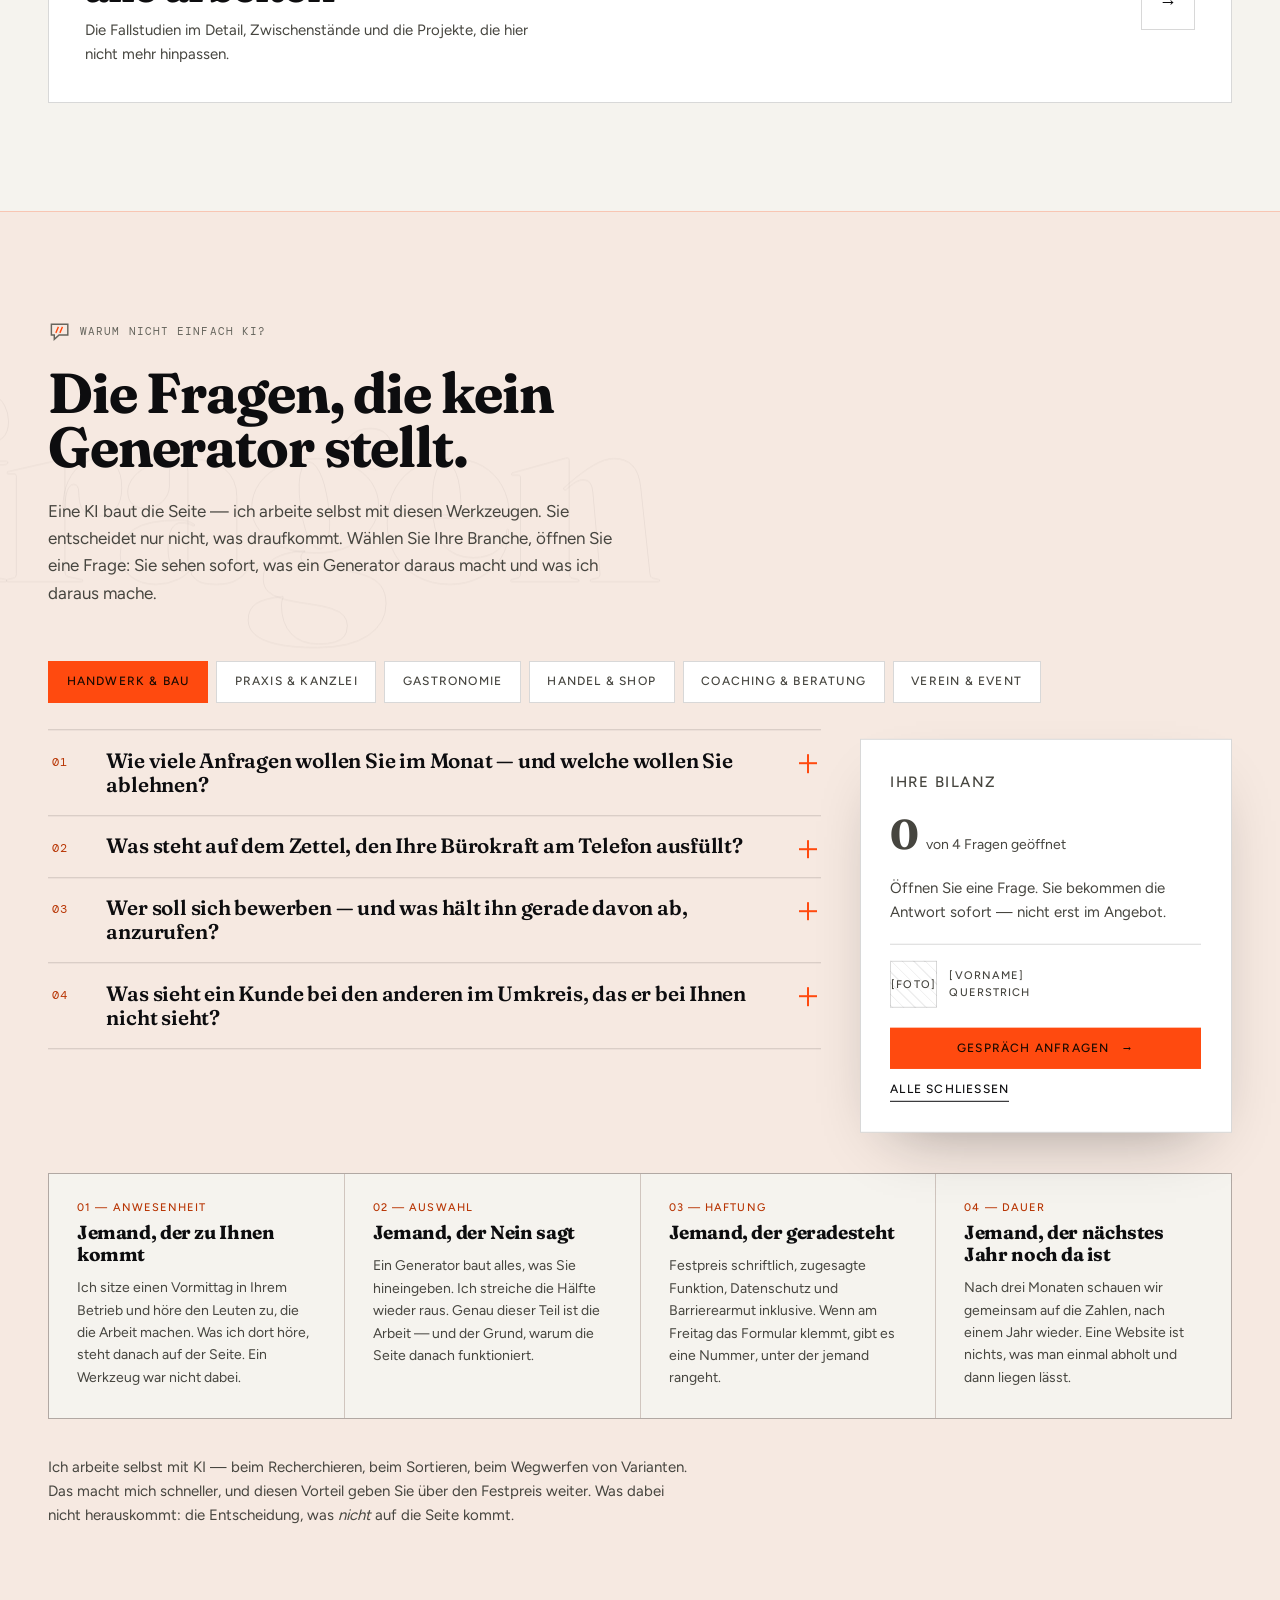
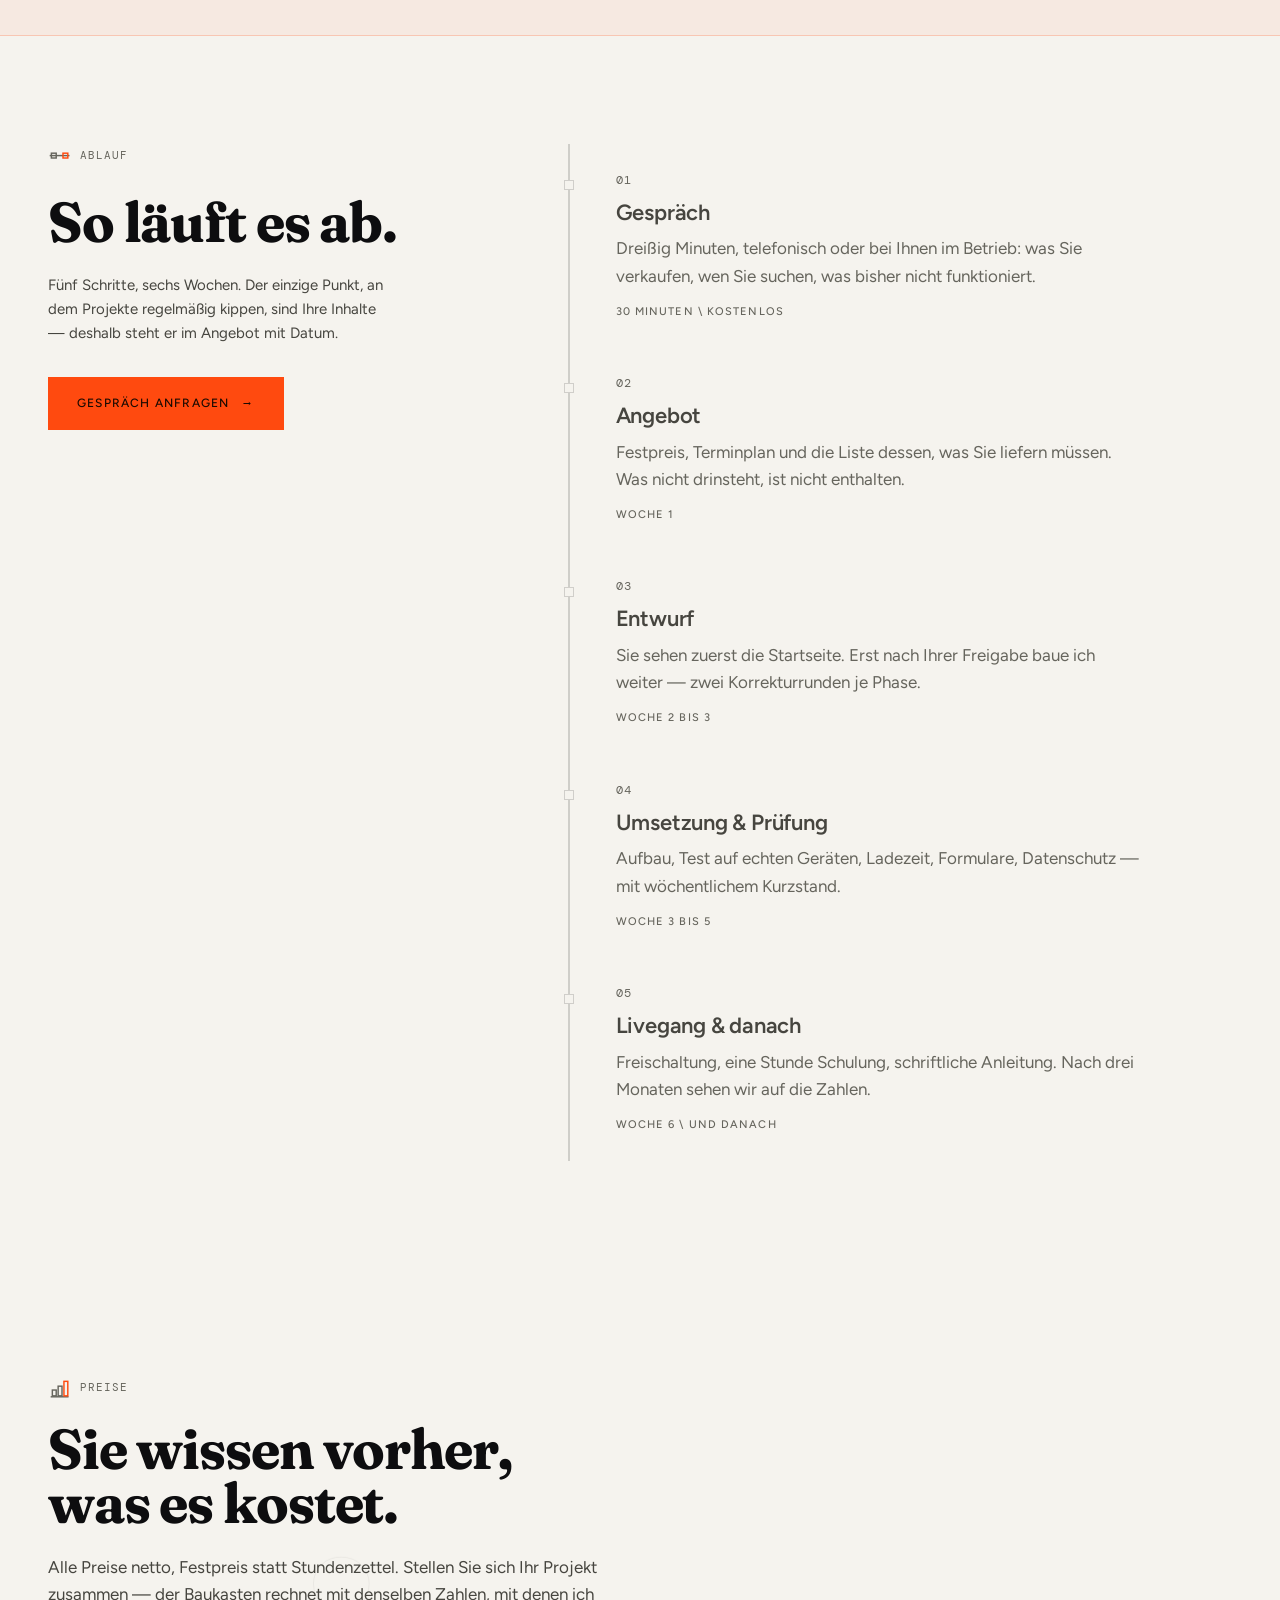
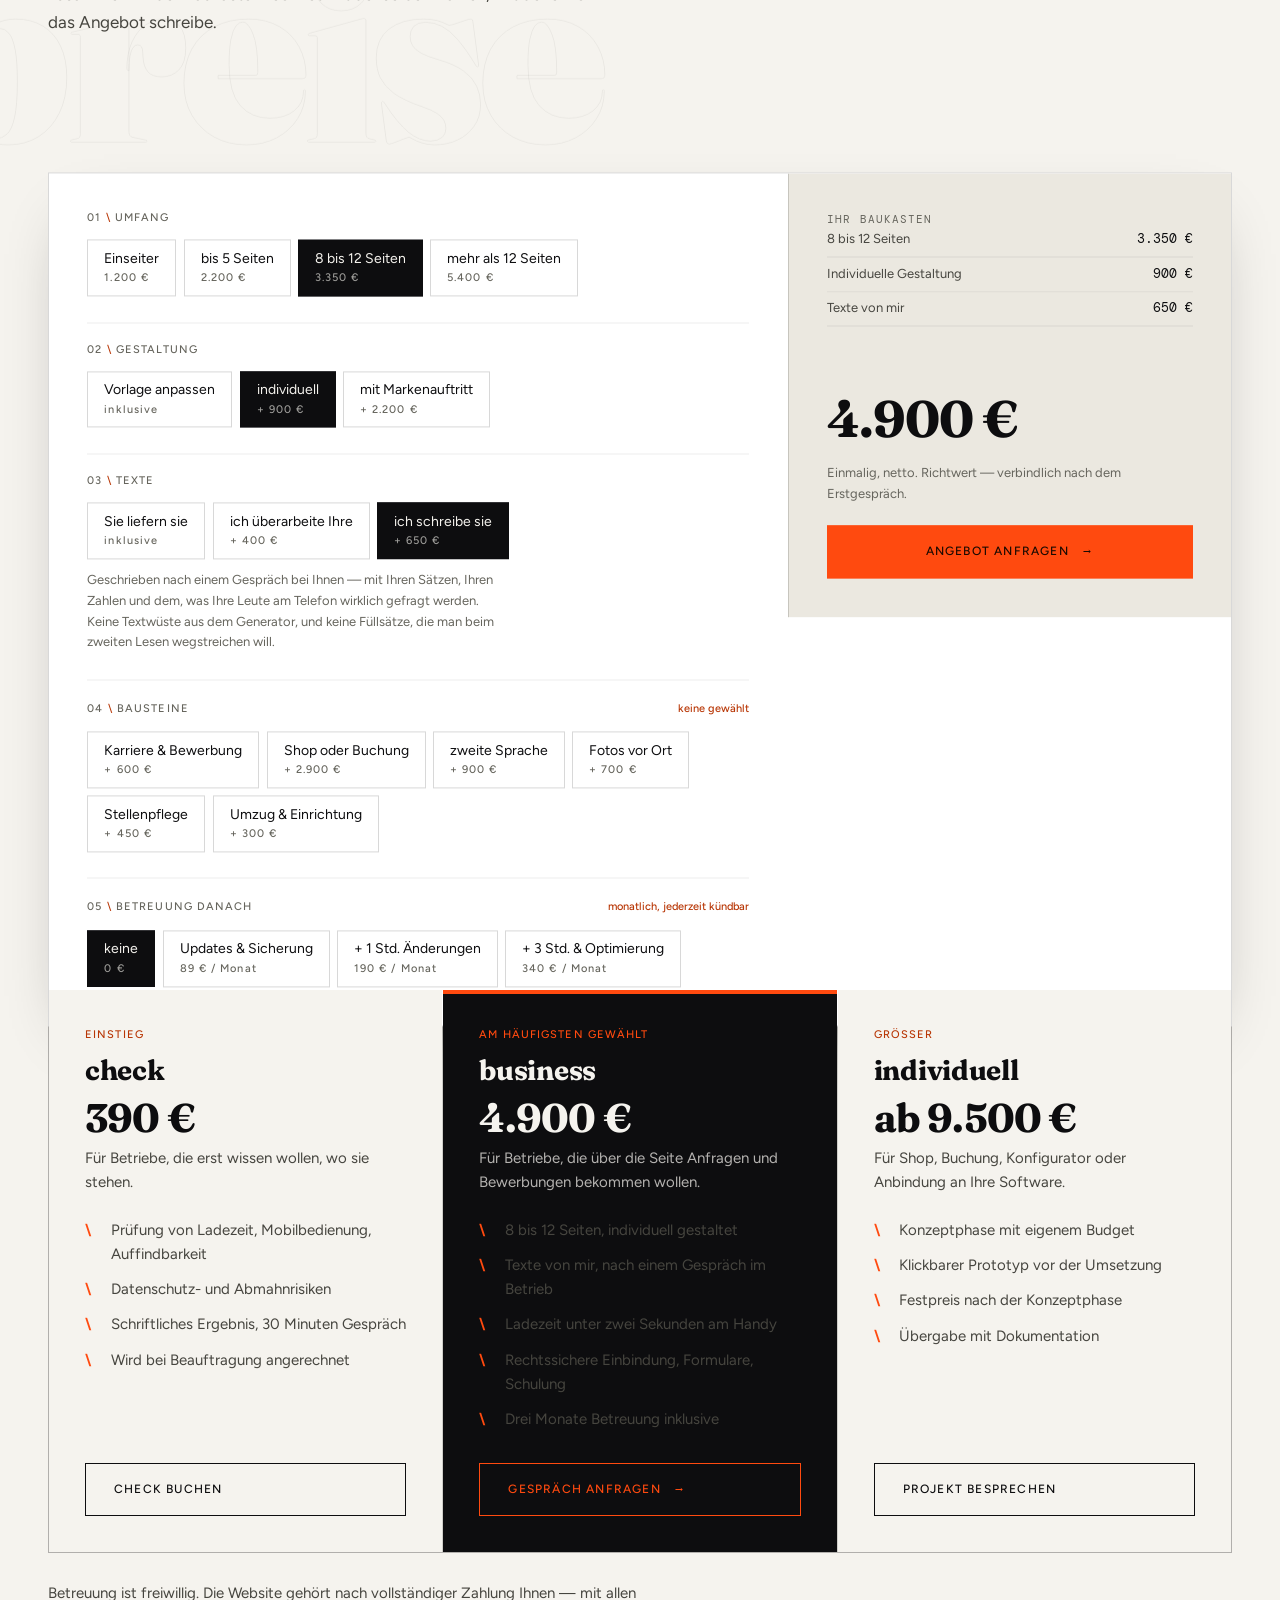
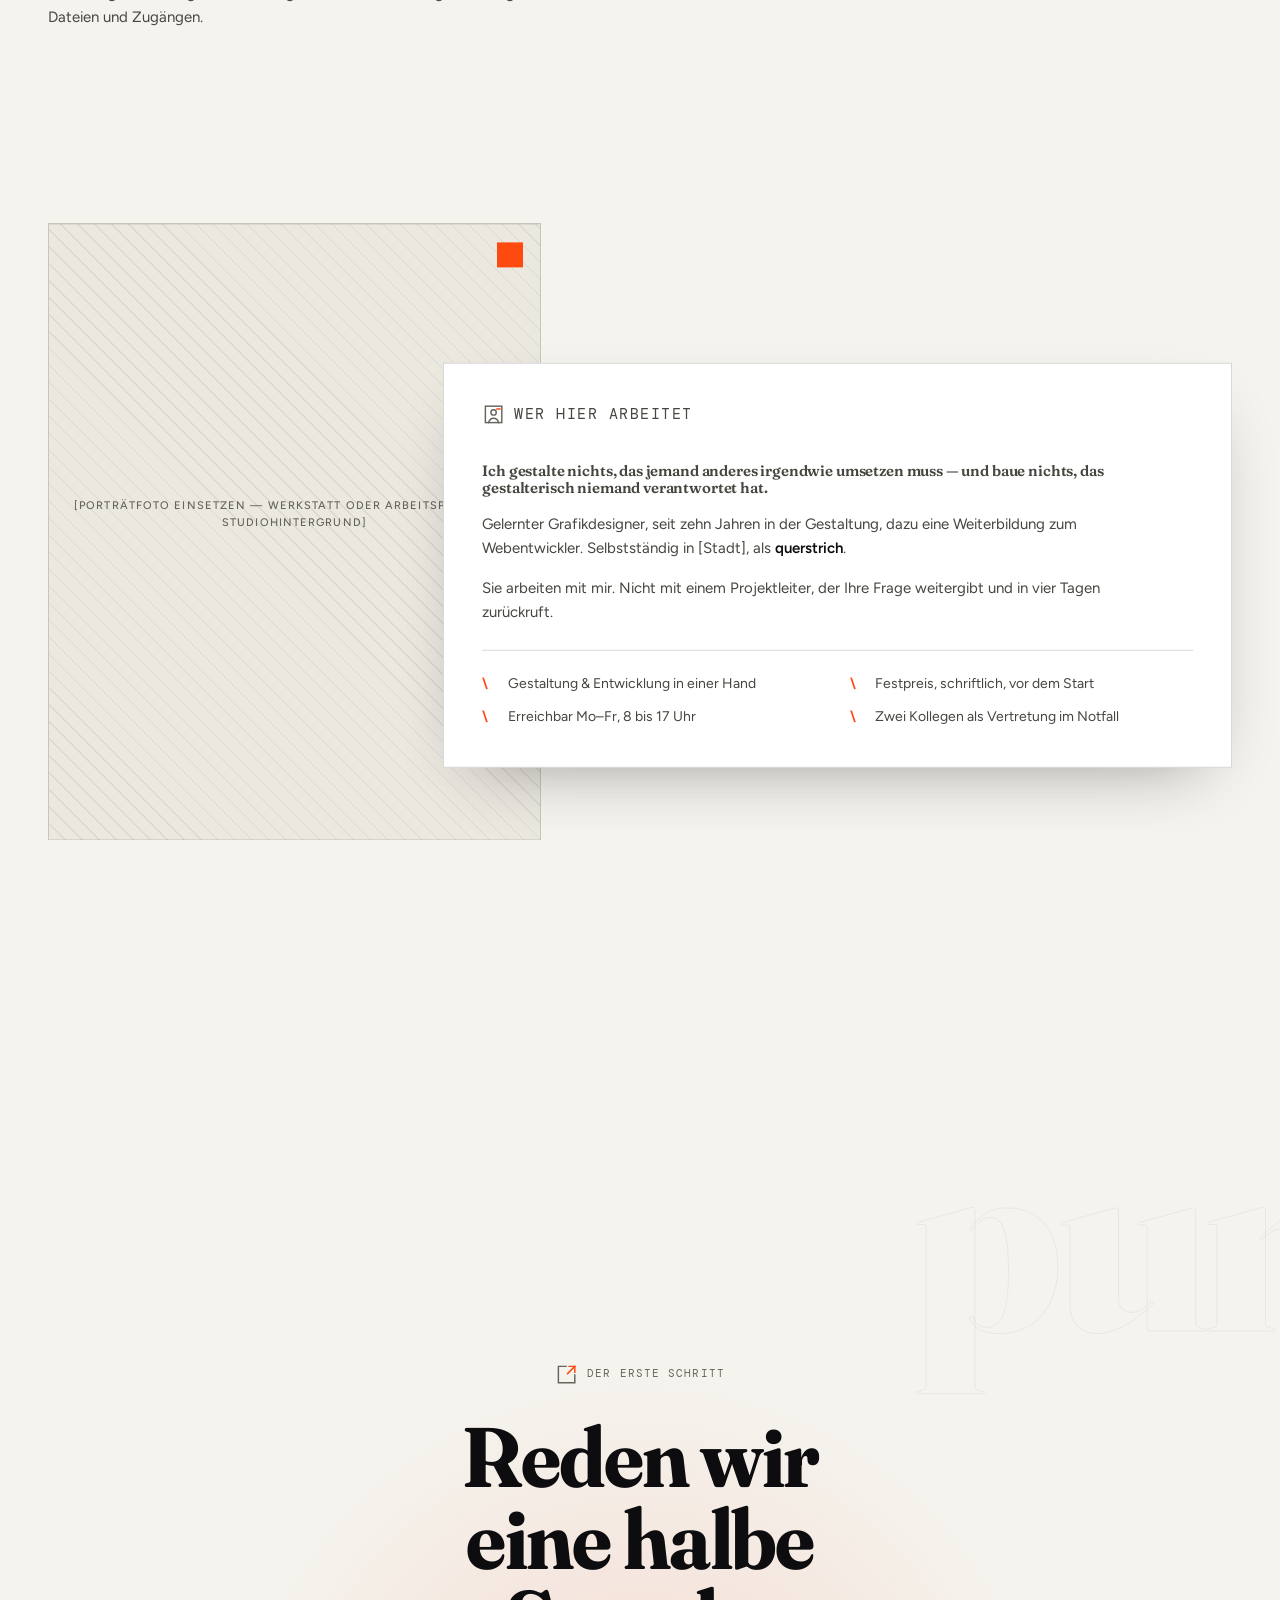
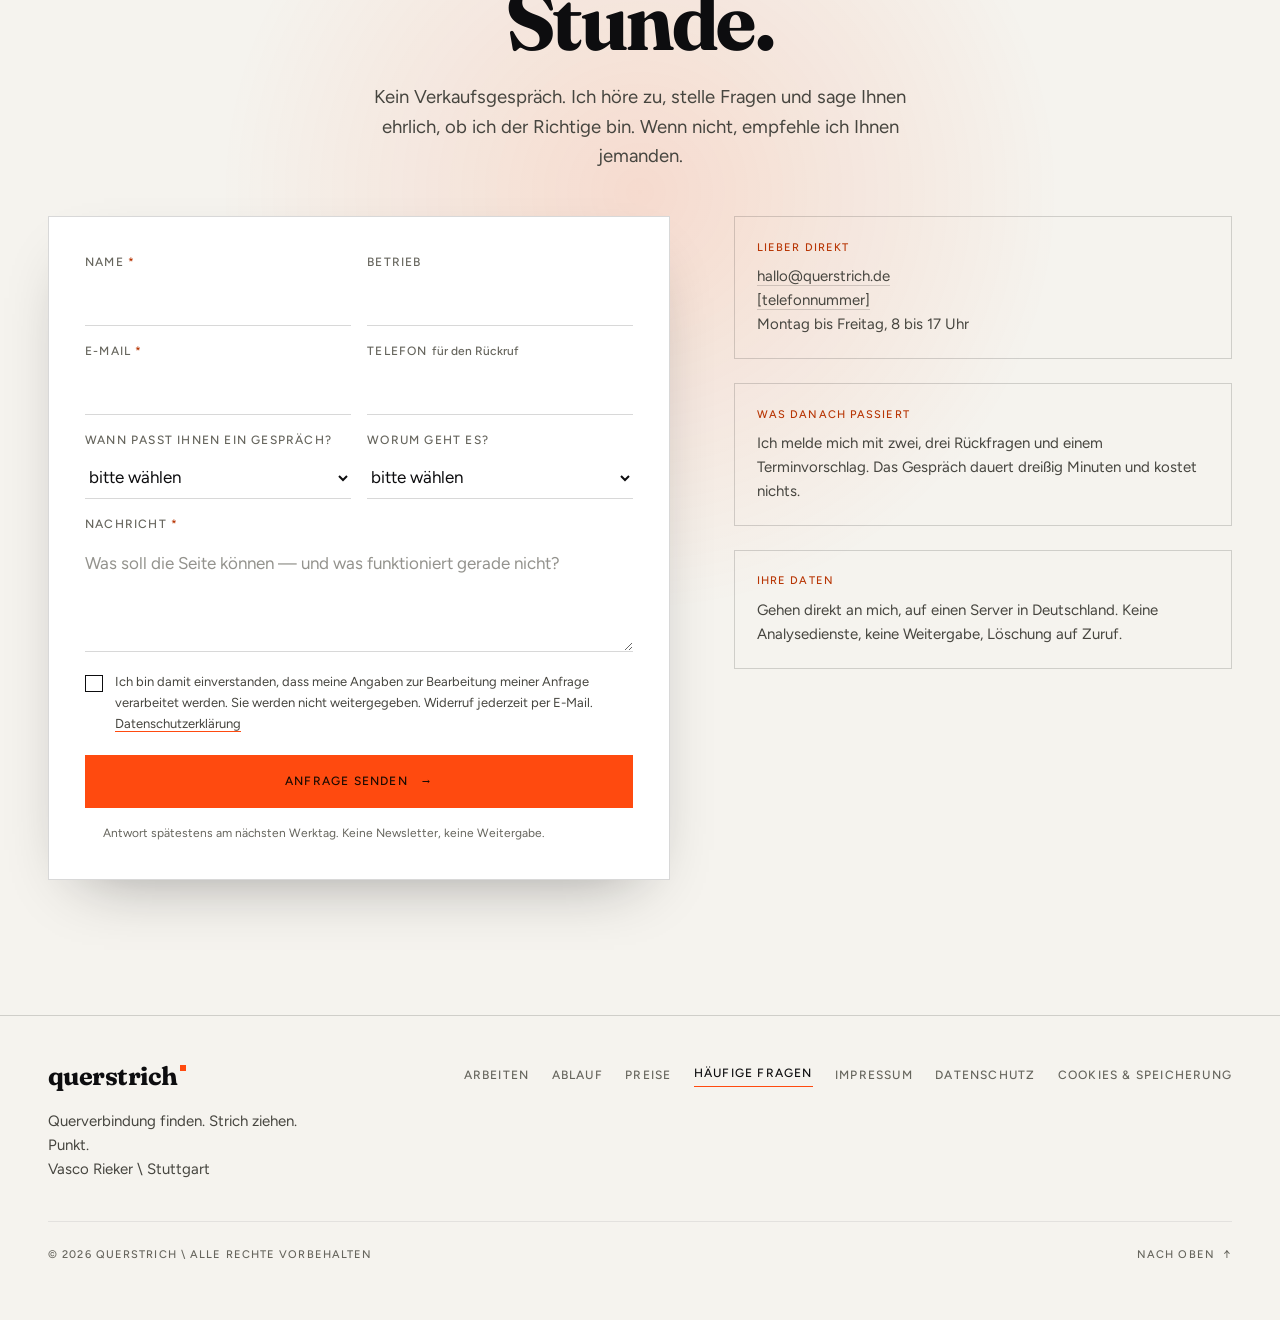
==== commit 83f87996: "Waermere Schriften, lebendiger Grund, wandernder Lichtschein Schriften   Ueberschriften:  Archivo (e" ====
--- a/index.html
+++ b/index.html
@@ -73,7 +73,7 @@
      nutzen — ohne Preload verpasst er es auf langsamen Verbindungen und die
      Seite bleibt bei der Ersatzschrift. Nur der Latin-Schnitt, latin-ext wird
      auf dieser Seite nicht gebraucht. -->
-<link rel="preload" href="assets/fonts/archivo-latin.woff2" as="font" type="font/woff2" crossorigin>
+<link rel="preload" href="assets/fonts/fraunces-latin.woff2" as="font" type="font/woff2" crossorigin>
 <link rel="icon" href="data:image/svg+xml,%3Csvg xmlns='http://www.w3.org/2000/svg' viewBox='0 0 64 64'%3E%3Cstyle%3E.b%7Bfill:%23141416%7D.s%7Bfill:%23F7F5F0%7D@media(prefers-color-scheme:dark)%7B.b%7Bfill:%23F4F3EF%7D.s%7Bfill:%230B0B0D%7D%7D%3C/style%3E%3Cpath class='b' d='M32 4C17 4 6 15.4 6 30.2s11 26.2 26 26.2c3.9 0 7.6-.8 10.9-2.3l7.7 4.4c2.6 1.5 5.6-1.4 4.1-4l-4.1-7.1C55.1 42.6 58 36.8 58 30.2 58 15.4 47 4 32 4Z'/%3E%3Cg class='s' transform='skewX(-14)'%3E%3Crect x='28.5' y='16' width='8.6' height='30' rx='2.4'/%3E%3Crect x='42' y='16' width='8.6' height='30' rx='2.4'/%3E%3C/g%3E%3C/svg%3E">
 
 <meta property="og:type" content="website">
@@ -175,133 +175,80 @@
 <style>
 /* ═══════════════════════════════════════════════════════════
    0 — SCHRIFTEN (lokal, DSGVO)
+   ═══════════════════════════════════════════════════════════
+   Fraunces traegt die Ueberschriften: eine Serifenschrift mit
+   optischer Groessenachse und zwei Achsen, die es sonst kaum gibt —
+   SOFT rundet die Ecken, WONK schaltet schraege, handgeschnittene
+   Alternativformen. Genau das macht sie warm statt technisch, und es
+   passt zur Aussage der Seite: hier hat ein Mensch gearbeitet, kein
+   Generator. Figtree daneben ist eine humanistische Grotesk mit
+   offenen Formen und freundlichen Rundungen.
+
+   Beide liegen lokal. Sie stammen von Google Fonts, werden aber NICHT
+   von dort geladen — siehe README, "Schriften lokal einbinden".
    ═══════════════════════════════════════════════════════════ */
-/* latin-ext */
 @font-face {
-  font-family: 'Archivo';
+  font-family: 'Fraunces';
   font-style: normal;
-  font-weight: 400 900;
-  font-stretch: 62% 125%;
+  font-weight: 300 900;
   font-display: optional;
-  src: url(assets/fonts/archivo-latin-ext.woff2) format('woff2');
-  unicode-range: U+0100-02BA, U+02BD-02C5, U+02C7-02CC, U+02CE-02D7, U+02DD-02FF, U+0304, U+0308, U+0329, U+1D00-1DBF, U+1E00-1E9F, U+1EF2-1EFF, U+2020, U+20A0-20AB, U+20AD-20C0, U+2113, U+2C60-2C7F, U+A720-A7FF;
-}
-/* latin */
+  src: url(assets/fonts/fraunces-latin.woff2) format('woff2');
+  unicode-range: U+0000-00FF,U+0131,U+0152-0153,U+02BB-02BC,U+02C6,U+02DA,U+02DC,U+0304,U+0308,U+0329,U+2000-206F,U+20AC,U+2122,U+2191,U+2193,U+2212,U+2215,U+FEFF,U+FFFD;
+}
 @font-face {
-  font-family: 'Archivo';
+  font-family: 'Fraunces';
   font-style: normal;
-  font-weight: 400 900;
-  font-stretch: 62% 125%;
+  font-weight: 300 900;
   font-display: optional;
-  src: url(assets/fonts/archivo-latin.woff2) format('woff2');
-  unicode-range: U+0000-00FF, U+0131, U+0152-0153, U+02BB-02BC, U+02C6, U+02DA, U+02DC, U+0304, U+0308, U+0329, U+2000-206F, U+20AC, U+2122, U+2191, U+2193, U+2212, U+2215, U+FEFF, U+FFFD;
-}
-/* latin-ext */
+  src: url(assets/fonts/fraunces-latin-ext.woff2) format('woff2');
+  unicode-range: U+0100-02BA,U+02BD-02C5,U+02C7-02CC,U+02CE-02D7,U+02DD-02FF,U+0304,U+0308,U+0329,U+1D00-1DBF,U+1E00-1E9F,U+1EF2-1EFF,U+2020,U+20A0-20AB,U+20AD-20C0,U+2113,U+2C60-2C7F,U+A720-A7FF;
+}
+@font-face {
+  font-family: 'Figtree';
+  font-style: normal;
+  font-weight: 300 900;
+  font-display: swap;
+  src: url(assets/fonts/figtree-latin.woff2) format('woff2');
+  unicode-range: U+0000-00FF,U+0131,U+0152-0153,U+02BB-02BC,U+02C6,U+02DA,U+02DC,U+0304,U+0308,U+0329,U+2000-206F,U+20AC,U+2122,U+2191,U+2193,U+2212,U+2215,U+FEFF,U+FFFD;
+}
+@font-face {
+  font-family: 'Figtree';
+  font-style: normal;
+  font-weight: 300 900;
+  font-display: swap;
+  src: url(assets/fonts/figtree-latin-ext.woff2) format('woff2');
+  unicode-range: U+0100-02BA,U+02BD-02C5,U+02C7-02CC,U+02CE-02D7,U+02DD-02FF,U+0304,U+0308,U+0329,U+1D00-1DBF,U+1E00-1E9F,U+1EF2-1EFF,U+2020,U+20A0-20AB,U+20AD-20C0,U+2113,U+2C60-2C7F,U+A720-A7FF;
+}
+@font-face {
+  font-family: 'DM Mono';
+  font-style: normal;
+  font-weight: 400;
+  font-display: swap;
+  src: url(assets/fonts/dm-mono-latin.woff2) format('woff2');
+  unicode-range: U+0000-00FF,U+0131,U+0152-0153,U+02BB-02BC,U+02C6,U+02DA,U+02DC,U+0304,U+0308,U+0329,U+2000-206F,U+20AC,U+2122,U+2191,U+2193,U+2212,U+2215,U+FEFF,U+FFFD;
+}
 @font-face {
   font-family: 'DM Mono';
   font-style: normal;
   font-weight: 400;
   font-display: swap;
   src: url(assets/fonts/dm-mono-latin-ext.woff2) format('woff2');
-  unicode-range: U+0100-02BA, U+02BD-02C5, U+02C7-02CC, U+02CE-02D7, U+02DD-02FF, U+0304, U+0308, U+0329, U+1D00-1DBF, U+1E00-1E9F, U+1EF2-1EFF, U+2020, U+20A0-20AB, U+20AD-20C0, U+2113, U+2C60-2C7F, U+A720-A7FF;
-}
-/* latin */
-@font-face {
-  font-family: 'DM Mono';
-  font-style: normal;
-  font-weight: 400;
-  font-display: swap;
-  src: url(assets/fonts/dm-mono-latin.woff2) format('woff2');
-  unicode-range: U+0000-00FF, U+0131, U+0152-0153, U+02BB-02BC, U+02C6, U+02DA, U+02DC, U+0304, U+0308, U+0329, U+2000-206F, U+20AC, U+2122, U+2191, U+2193, U+2212, U+2215, U+FEFF, U+FFFD;
-}
-/* latin-ext */
-@font-face {
-  font-family: 'DM Mono';
-  font-style: normal;
-  font-weight: 500;
-  font-display: swap;
-  src: url(assets/fonts/dm-mono-latin-ext-2.woff2) format('woff2');
-  unicode-range: U+0100-02BA, U+02BD-02C5, U+02C7-02CC, U+02CE-02D7, U+02DD-02FF, U+0304, U+0308, U+0329, U+1D00-1DBF, U+1E00-1E9F, U+1EF2-1EFF, U+2020, U+20A0-20AB, U+20AD-20C0, U+2113, U+2C60-2C7F, U+A720-A7FF;
-}
-/* latin */
-@font-face {
-  font-family: 'DM Mono';
-  font-style: normal;
-  font-weight: 500;
-  font-display: swap;
-  src: url(assets/fonts/dm-mono-latin-2.woff2) format('woff2');
-  unicode-range: U+0000-00FF, U+0131, U+0152-0153, U+02BB-02BC, U+02C6, U+02DA, U+02DC, U+0304, U+0308, U+0329, U+2000-206F, U+20AC, U+2122, U+2191, U+2193, U+2212, U+2215, U+FEFF, U+FFFD;
-}
-/* latin-ext */
-@font-face {
-  font-family: 'Instrument Sans';
-  font-style: normal;
-  font-weight: 400;
-  font-stretch:var(--breite);
-  font-display: swap;
-  src: url(assets/fonts/instrument-sans-latin-ext.woff2) format('woff2');
-  unicode-range: U+0100-02BA, U+02BD-02C5, U+02C7-02CC, U+02CE-02D7, U+02DD-02FF, U+0304, U+0308, U+0329, U+1D00-1DBF, U+1E00-1E9F, U+1EF2-1EFF, U+2020, U+20A0-20AB, U+20AD-20C0, U+2113, U+2C60-2C7F, U+A720-A7FF;
-}
-/* latin */
-@font-face {
-  font-family: 'Instrument Sans';
-  font-style: normal;
-  font-weight: 400;
-  font-stretch:var(--breite);
-  font-display: swap;
-  src: url(assets/fonts/instrument-sans-latin.woff2) format('woff2');
-  unicode-range: U+0000-00FF, U+0131, U+0152-0153, U+02BB-02BC, U+02C6, U+02DA, U+02DC, U+0304, U+0308, U+0329, U+2000-206F, U+20AC, U+2122, U+2191, U+2193, U+2212, U+2215, U+FEFF, U+FFFD;
-}
-/* latin-ext */
-@font-face {
-  font-family: 'Instrument Sans';
-  font-style: normal;
-  font-weight: 500;
-  font-stretch:var(--breite);
-  font-display: swap;
-  src: url(assets/fonts/instrument-sans-latin-ext.woff2) format('woff2');
-  unicode-range: U+0100-02BA, U+02BD-02C5, U+02C7-02CC, U+02CE-02D7, U+02DD-02FF, U+0304, U+0308, U+0329, U+1D00-1DBF, U+1E00-1E9F, U+1EF2-1EFF, U+2020, U+20A0-20AB, U+20AD-20C0, U+2113, U+2C60-2C7F, U+A720-A7FF;
-}
-/* latin */
-@font-face {
-  font-family: 'Instrument Sans';
-  font-style: normal;
-  font-weight: 500;
-  font-stretch:var(--breite);
-  font-display: swap;
-  src: url(assets/fonts/instrument-sans-latin.woff2) format('woff2');
-  unicode-range: U+0000-00FF, U+0131, U+0152-0153, U+02BB-02BC, U+02C6, U+02DA, U+02DC, U+0304, U+0308, U+0329, U+2000-206F, U+20AC, U+2122, U+2191, U+2193, U+2212, U+2215, U+FEFF, U+FFFD;
-}
-/* latin-ext */
-@font-face {
-  font-family: 'Instrument Sans';
-  font-style: normal;
-  font-weight: 600;
-  font-stretch:var(--breite);
-  font-display: swap;
-  src: url(assets/fonts/instrument-sans-latin-ext.woff2) format('woff2');
-  unicode-range: U+0100-02BA, U+02BD-02C5, U+02C7-02CC, U+02CE-02D7, U+02DD-02FF, U+0304, U+0308, U+0329, U+1D00-1DBF, U+1E00-1E9F, U+1EF2-1EFF, U+2020, U+20A0-20AB, U+20AD-20C0, U+2113, U+2C60-2C7F, U+A720-A7FF;
-}
-/* latin */
-@font-face {
-  font-family: 'Instrument Sans';
-  font-style: normal;
-  font-weight: 600;
-  font-stretch:var(--breite);
-  font-display: swap;
-  src: url(assets/fonts/instrument-sans-latin.woff2) format('woff2');
-  unicode-range: U+0000-00FF, U+0131, U+0152-0153, U+02BB-02BC, U+02C6, U+02DA, U+02DC, U+0304, U+0308, U+0329, U+2000-206F, U+20AC, U+2122, U+2191, U+2193, U+2212, U+2215, U+FEFF, U+FFFD;
-}
-
-/* Fallback der Displayschrift in der Breite angeglichen: Archivo rendert bei
-   gleicher Groesse 84,1 % der Arial-Breite (gemessen gegen die Schrift, die
-   tatsaechlich aufgeloest wird). Hoehen-Overrides sind bewusst weggelassen —
-   geratene Werte haben den Layout-Sprung vergroessert statt verkleinert. Den
-   Sprung selbst schliesst font-display:optional bei Archivo aus. */
+  unicode-range: U+0100-02BA,U+02BD-02C5,U+02C7-02CC,U+02CE-02D7,U+02DD-02FF,U+0304,U+0308,U+0329,U+1D00-1DBF,U+1E00-1E9F,U+1EF2-1EFF,U+2020,U+20A0-20AB,U+20AD-20C0,U+2113,U+2C60-2C7F,U+A720-A7FF;
+}
+
+/* Ersatzschriften in der Breite angeglichen. Die Werte sind gegen die
+   Schrift gemessen, die auf dem Testsystem tatsaechlich aufgeloest
+   wird — nicht geschaetzt. Hoehen-Overrides bleiben bewusst weg:
+   geratene Werte hatten den Layout-Sprung frueher vergroessert. */
 @font-face{
-  font-family:'Archivo Fallback';
+  font-family:'Fraunces Fallback';
+  src:local('Georgia'), local('Times New Roman'), local('Liberation Serif');
+  size-adjust:100%;
+}
+@font-face{
+  font-family:'Figtree Fallback';
   src:local('Arial'), local('Helvetica'), local('Liberation Sans');
-  size-adjust:84.1%;
+  size-adjust:100%;
 }
 
 /* ═══════════════════════════════════════════════════════════
@@ -315,21 +262,35 @@
   --papier-3:#EBE8E0;
   --tinte:#0D0D0F;
   --tinte-2:#46453F;
-  --tinte-3:#6F6E65;   /* 4,63:1 auf --papier */
+  --tinte-3:#66655D;   /* 5,27:1 auf --papier, 4,52:1 auf dem waermsten Punkt des Grundes */
   --linie:rgba(13,13,15,.16);
   --linie-s:rgba(13,13,15,.07);
   --akzent:#FF4A0F;
-  --akzent-text:#C63A05;
+  --akzent-text:#B83605;  /* 5,30:1 auf --papier, 4,55:1 auf dem waermsten Punkt */
   --auf-akzent:#1A0A02;   /* dunkel auf Orange: 5,9:1 statt 3,4:1 bei Weiß */
   --glut:rgba(255,74,15,.07);
   --korn-opa:.04;
   --korn-mix:multiply;
+  /* Warmer Grund. Der reine Papierton wirkte karg — drei sehr flache
+     Farbfelder geben ihm Tiefe, ohne dass irgendwo eine Kante entsteht.
+     Die Werte sind bewusst niedrig: Sie sollen den Untergrund waermen,
+     nicht den Text bedraengen. Der Kontrast bleibt nachgemessen gleich. */
+  --grund-1:rgba(255,168,110,.22);
+  --grund-2:rgba(255,120,60,.10);
+  --grund-3:rgba(120,150,190,.10);
+  --licht-farbe:rgba(255,142,70,.20);
   --schatten:0 26px 64px -34px rgba(17,17,19,.45);
   --schatten-s:0 10px 30px -18px rgba(17,17,19,.4);
 
-  --display:"Archivo","Archivo Fallback",Arial,Impact,sans-serif;
-  --sans:"Instrument Sans",-apple-system,BlinkMacSystemFont,"Segoe UI",sans-serif;
+  --display:"Fraunces","Fraunces Fallback",Georgia,"Times New Roman",serif;
+  --sans:"Figtree","Figtree Fallback",-apple-system,BlinkMacSystemFont,"Segoe UI",sans-serif;
   --mono:"DM Mono",ui-monospace,Menlo,monospace;
+
+  /* Fraunces' eigene Achsen statt einer Breitenachse: SOFT rundet die
+     Ecken ab, WONK schaltet die schraegen, handgeschnittenen
+     Alternativformen. Zusammen nehmen sie der Serifenschrift das
+     Steife, ohne sie verspielt zu machen. */
+  --wonk:"SOFT" 40, "WONK" 1;
 
   /* ── Typografische Skala ──────────────────────────────────────────
      Eine Stufenleiter statt frei gewaehlter Werte. Vorher waren 48
@@ -354,26 +315,24 @@
      brauchen Minus, gesperrte Versalien ein Plus. Vorher 19 Werte,
      darunter .14/.15/.16/.18/.2/.22/.24em — sieben Varianten
      derselben Absicht.                                               */
-  --sp-display:-.03em;
-  --sp-eng:-.015em;
+  --sp-display:-.02em;
+  --sp-eng:-.01em;
   --sp-ui:0;
   --sp-versal:.1em;   /* gesperrte Versalien ab 11px       */
   --sp-versal-s:.06em;/* gesperrte Versalien ab 13px       */
 
   /* ── Zeilenabstand ────────────────────────────────────────────────
      Vier Werte statt 19.                                             */
-  --lh-display:.9;
+  --lh-display:.96;
   --lh-eins:1;      /* einzeilige Marken und Zahlen */
   --lh-eng:1.15;
   --lh-ui:1.3;
   --lh-text:1.6;
 
-  /* ── Schriftbreite ────────────────────────────────────────────────
-     Archivo ist eine Variable Font mit Breitenachse. Vorher trug jede
-     Ueberschriftenebene eine andere Breite (84/86/90 %) — zu wenig
-     Unterschied, um als Absicht zu wirken, zu viel, um wie dieselbe
-     Schrift auszusehen. Jetzt ein einziger Wert fuer alle Grade.      */
-  --breite:86%;
+  /* Fraunces hat keine Breitenachse — font-stretch waere hier
+     wirkungslos oder wuerde vom Browser synthetisiert. Der Token
+     bleibt auf "normal", damit keine Regel ins Leere greift. */
+  --breite:normal;
 
   --wrap:80rem;
   --gutter:clamp(1.25rem,4vw,3rem);
@@ -390,7 +349,7 @@
   --papier-3:#1B1B21;
   --tinte:#F4F3EF;
   --tinte-2:#A8A79E;
-  --tinte-3:#7C7B73;   /* 4,62:1 auf --papier */
+  --tinte-3:#88877F;   /* 5,47:1 auf --papier, 4,54:1 auf dem waermsten Punkt des Grundes */
   --linie:rgba(244,243,239,.15);
   --linie-s:rgba(244,243,239,.07);
   --akzent:#FF5A22;
@@ -399,6 +358,10 @@
   --glut:rgba(255,74,15,.17);
   --korn-opa:.05;
   --korn-mix:screen;
+  --grund-1:rgba(255,110,50,.10);
+  --grund-2:rgba(255,80,30,.07);
+  --grund-3:rgba(80,120,190,.09);
+  --licht-farbe:rgba(255,120,55,.14);
   --schatten:0 26px 70px -30px rgba(0,0,0,.85);
   --schatten-s:0 10px 34px -18px rgba(0,0,0,.8);
 }
@@ -436,12 +399,13 @@
    verwandte Schriften. Nur der Zeilenabstand oeffnet sich nach unten:
    je kleiner der Grad, desto mehr Luft braucht die Zeile. */
 .d1,.d2,.d3{
-  font-family:var(--display);font-weight:800;font-stretch:var(--breite);
+  font-family:var(--display);font-weight:700;
+  font-optical-sizing:auto;font-variation-settings:var(--wonk);
   letter-spacing:var(--sp-display);
 }
-.d1{font-size:clamp(2.6rem,8.5vw,7.5rem);line-height:var(--lh-display)}
-.d2{font-size:clamp(2.1rem,5.6vw,4.6rem);line-height:var(--lh-display)}
-.d3{font-size:clamp(1.5rem,2.8vw,2.3rem);line-height:var(--lh-eng);letter-spacing:var(--sp-eng)}
+.d1{font-size:clamp(2.25rem,6.6vw,5.6rem);line-height:var(--lh-display)}
+.d2{font-size:clamp(1.85rem,4.4vw,3.6rem);line-height:var(--lh-display)}
+.d3{font-size:clamp(1.35rem,2.3vw,1.95rem);line-height:var(--lh-eng);letter-spacing:var(--sp-eng)}
 h3{font-family:var(--sans);font-weight:600;font-size:var(--t-l);line-height:var(--lh-ui);letter-spacing:var(--sp-eng)}
 p{max-width:64ch}
 .lead{font-size:clamp(1.0625rem,1.45vw,1.3125rem);line-height:var(--lh-text);color:var(--tinte-2);max-width:48ch}
@@ -480,7 +444,7 @@
    ═══════════════════════════════════════════════════════════ */
 .marke{
   display:inline-flex;align-items:flex-start;gap:.08em;
-  font-family:var(--display);font-weight:800;font-stretch:var(--breite);
+  font-family:var(--display);font-weight:700;font-optical-sizing:auto;font-variation-settings:var(--wonk);
   letter-spacing:var(--sp-display);line-height:var(--lh-eins);text-transform:lowercase;
 }
 .marke-q{display:block;position:relative}
@@ -513,6 +477,34 @@
   background:radial-gradient(closest-side,var(--glut),transparent 70%);
   transition:background .9s ease;
 }
+/* ── Grund und Licht ─────────────────────────────────────────────
+   .grund liegt unbeweglich hinter allem und nimmt dem Papierton die
+   Leere. .licht ist der wandernde Schein: am Rechner folgt er dem
+   Zeiger, auf dem Telefon — wo es keinen Zeiger gibt — dem Scrollen.
+   Beide liegen hinter dem Inhalt (z-index 0) und fangen keine Klicks.  */
+.grund{
+  position:fixed;inset:0;z-index:0;pointer-events:none;
+  background:
+    radial-gradient(60rem 45rem at 78% -8%,  var(--grund-1), transparent 60%),
+    radial-gradient(52rem 40rem at 8% 12%,   var(--grund-2), transparent 62%),
+    radial-gradient(56rem 46rem at 92% 82%,  var(--grund-3), transparent 62%);
+  transition:background .5s ease;
+}
+.licht{
+  position:fixed;top:0;left:0;z-index:0;pointer-events:none;
+  width:44rem;height:44rem;margin:-22rem 0 0 -22rem;border-radius:50%;
+  background:radial-gradient(circle closest-side, var(--licht-farbe), transparent 72%);
+  transform:translate3d(50vw,42vh,0);
+  will-change:transform;
+  opacity:0;transition:opacity .9s ease;
+}
+.licht.da{opacity:1}
+/* Wer Bewegung reduziert haben will, bekommt den Schein ruhig stehend —
+   die Waerme bleibt, das Wandern entfaellt. */
+@media (prefers-reduced-motion:reduce){
+  .licht{transition:none}
+}
+
 .korn{
   position:fixed;inset:-140px;z-index:6;pointer-events:none;
   opacity:var(--korn-opa);mix-blend-mode:var(--korn-mix);
@@ -529,7 +521,7 @@
 /* Geisterwort hinter Abschnittsköpfen — die Ebene, die überlappt */
 .geistwort{
   position:absolute;left:50%;top:0;translate:-50% -46%;z-index:0;
-  font-family:var(--display);font-weight:900;font-stretch:var(--breite);text-transform:lowercase;
+  font-family:var(--display);font-weight:900;text-transform:lowercase;
   font-size:min(21vw,17rem);line-height:var(--lh-display);letter-spacing:var(--sp-display);white-space:nowrap;
   color:transparent;-webkit-text-stroke:1px var(--geist-linie);
   pointer-events:none;user-select:none;will-change:transform;
@@ -630,7 +622,7 @@
   }
   .nav-liste.auf{clip-path:inset(0 0 0 0)}
   .nav-liste a{
-    font-family:var(--display);font-weight:800;font-stretch:var(--breite);text-transform:lowercase;
+    font-family:var(--display);font-weight:700;font-optical-sizing:auto;font-variation-settings:var(--wonk);text-transform:lowercase;
     font-size:clamp(2.2rem,11vw,4rem);letter-spacing:var(--sp-display);color:var(--tinte);
     width:100%;padding:.5rem 0;border-bottom:1px solid var(--linie-s);
     opacity:0;transform:translateY(1rem);transition:opacity .5s,transform .5s,color .3s;
@@ -673,7 +665,7 @@
 .hero-fest{position:sticky;top:0;height:100vh;height:100svh;overflow:hidden;display:flex;flex-direction:column;justify-content:center;padding:calc(var(--kopf-hoehe) + var(--kopf-luft) * 2) 0 2rem}
 .hero-geist{
   position:absolute;left:50%;top:50%;translate:-50% -50%;z-index:0;
-  font-family:var(--display);font-weight:900;font-stretch:var(--breite);text-transform:lowercase;
+  font-family:var(--display);font-weight:900;text-transform:lowercase;
   font-size:min(29vw,25rem);line-height:var(--lh-display);letter-spacing:var(--sp-display);white-space:nowrap;
   color:transparent;-webkit-text-stroke:1px var(--geist-linie);pointer-events:none;user-select:none;
 }
@@ -686,10 +678,17 @@
 .hero .label{margin-bottom:clamp(1rem,3.5vh,2.2rem)}
 
 .satz{margin:0 0 clamp(1.2rem,3vh,2rem);display:flex;flex-direction:column;align-items:flex-start}
+/* Die Zeile bricht nicht mehr. Vorher trennte das Telefon mitten im
+   Wort — "Quer" stand allein, "verbindung finden." darunter, was wie
+   ein Trennfehler aussieht. Der Grad haengt jetzt an der Fensterbreite,
+   sodass die laengste Zeile ("Querverbindung finden.", 11,4 em) bei
+   jeder Breite hineinpasst: unten 1,5rem fuer 320px-Geraete, oben
+   6,9rem, weil 11,4 x 110px noch unter die 80rem des Satzspiegels
+   passt. Die Werte sind ausgemessen, nicht gegriffen. */
 .satz-zeile{
-  position:relative;display:block;cursor:default;
-  font-family:var(--display);font-weight:800;font-stretch:var(--breite);
-  font-size:clamp(2.15rem,7.6vw,7.4rem);line-height:var(--lh-display);letter-spacing:var(--sp-display);
+  position:relative;display:block;cursor:default;white-space:nowrap;
+  font-family:var(--display);font-weight:700;font-optical-sizing:auto;font-variation-settings:var(--wonk);
+  font-size:clamp(1.5rem,7.5vw,6.9rem);line-height:var(--lh-display);letter-spacing:var(--sp-display);
   transition:transform .5s var(--ease-out);
 }
 .satz-zeile:hover{transform:translateX(.5rem)}
@@ -730,7 +729,7 @@
 .hero-unten{display:flex;align-items:flex-end;justify-content:space-between;gap:1.75rem 2.5rem;flex-wrap:wrap;margin-top:clamp(1.75rem,4.5vh,3rem)}
 .hero-aktionen{display:flex;gap:.75rem;flex-wrap:wrap}
 .hero-zahlen{display:flex;gap:clamp(1.25rem,3.5vw,3rem)}
-.hero-zahlen b{display:block;font-family:var(--display);font-weight:800;font-stretch:var(--breite);font-size:clamp(1.7rem,3.2vw,2.7rem);line-height:var(--lh-eins);letter-spacing:var(--sp-display)}
+.hero-zahlen b{display:block;font-family:var(--display);font-weight:700;font-optical-sizing:auto;font-variation-settings:var(--wonk);font-size:clamp(1.7rem,3.2vw,2.7rem);line-height:var(--lh-eins);letter-spacing:var(--sp-display)}
 .hero-zahlen span{font-family:var(--sans);font-weight:500;font-size:var(--t-3xs);letter-spacing:var(--sp-versal);text-transform:uppercase;color:var(--tinte-3);display:block;margin-top:.5rem;max-width:14ch;overflow-wrap:anywhere}
 .hero-hinweis{
   position:absolute;left:50%;bottom:1.5rem;translate:-50% 0;z-index:3;display:flex;align-items:center;gap:.6rem;
@@ -762,7 +761,7 @@
 /* ═══════════════════════════════════════════════════════════
    10 — MANIFEST
    ═══════════════════════════════════════════════════════════ */
-.manifest{font-family:var(--display);font-weight:700;font-stretch:var(--breite);font-size:clamp(1.5rem,3.4vw,2.9rem);line-height:var(--lh-eng);letter-spacing:var(--sp-display);max-width:22ch}
+.manifest{font-family:var(--display);font-weight:600;font-optical-sizing:auto;font-variation-settings:var(--wonk);font-size:clamp(1.5rem,3.4vw,2.9rem);line-height:var(--lh-eng);letter-spacing:var(--sp-display);max-width:22ch}
 .manifest .w{display:inline-block;opacity:.18;transform:translateY(.2em);transition:opacity .7s var(--ease-out),transform .7s var(--ease-out)}
 .manifest.in .w{opacity:1;transform:none}
 .manifest .w.leucht{color:var(--akzent)}
@@ -815,7 +814,7 @@
 .fall-meta span{font-family:var(--sans);font-weight:500;font-size:var(--t-3xs);letter-spacing:var(--sp-versal);text-transform:uppercase;color:var(--tinte-3);border:1px solid var(--linie);padding:.28rem .55rem}
 .fall-titel{
   position:relative;display:inline-block;
-  font-family:var(--display);font-weight:800;font-stretch:var(--breite);text-transform:lowercase;
+  font-family:var(--display);font-weight:700;font-optical-sizing:auto;font-variation-settings:var(--wonk);text-transform:lowercase;
   font-size:clamp(1.7rem,3.4vw,2.9rem);line-height:var(--lh-display);letter-spacing:var(--sp-display);margin-bottom:.35rem;
   transition:transform .5s var(--ease-out);
 }
@@ -826,7 +825,7 @@
 .fall-txt p{color:var(--tinte-2);font-size:var(--t-m);max-width:46ch}
 .fall-ergebnis{
   margin-top:1.3rem;padding-left:.9rem;border-left:3px solid var(--akz,var(--akzent));
-  font-family:var(--display);font-weight:700;font-stretch:var(--breite);font-size:clamp(1rem,1.5vw,1.25rem);
+  font-family:var(--display);font-weight:600;font-optical-sizing:auto;font-variation-settings:var(--wonk);font-size:clamp(1rem,1.5vw,1.25rem);
   line-height:var(--lh-eng);text-transform:uppercase;letter-spacing:var(--sp-versal-s);color:var(--tinte);
 }
 .fall-aktionen{display:flex;align-items:center;gap:1.35rem;flex-wrap:wrap;margin-top:1.5rem}
@@ -908,7 +907,7 @@
 .mk-33 .mk-logo{font-size:.5rem;letter-spacing:var(--sp-versal);text-transform:uppercase;color:#f0efe8}
 .mk-33 .mk-datum{margin-left:auto;font-family:var(--mono);font-size:.5rem;letter-spacing:var(--sp-versal);color:#b8bc3a}
 .mk-33 .mk-body{position:relative;z-index:2;align-content:center;gap:.1rem}
-.mk-33 .mk-t{font-family:var(--display);font-weight:800;font-stretch:var(--breite);text-transform:uppercase;font-size:clamp(1.1rem,5.4cqw,2.7rem);line-height:.84;letter-spacing:var(--sp-display)}
+.mk-33 .mk-t{font-family:var(--display);font-weight:700;font-optical-sizing:auto;font-variation-settings:var(--wonk);text-transform:uppercase;font-size:clamp(1.1rem,5.4cqw,2.7rem);line-height:.84;letter-spacing:var(--sp-display)}
 .mk-33 .mk-t.hohl{color:transparent;-webkit-text-stroke:1px rgba(240,239,232,.55)}
 .mk-33 .mk-fuss{display:flex;gap:.7rem;margin-top:.7rem;font-family:var(--mono);font-size:.46rem;letter-spacing:var(--sp-versal);text-transform:uppercase;color:#8a8b7e}
 .mk-33 .mk-scan{position:absolute;inset:0;z-index:3;pointer-events:none;background:repeating-linear-gradient(180deg,rgba(240,239,232,.05) 0 1px,transparent 1px 4px);opacity:.5}
@@ -948,7 +947,7 @@
 .bruecke:hover::before{transform:none}
 .bruecke-label{font-family:var(--sans);font-weight:500;font-size:var(--t-3xs);letter-spacing:var(--sp-versal);text-transform:uppercase;color:var(--akzent-text);display:block;margin-bottom:.6rem;transition:color .4s ease}
 .bruecke-titel{
-  display:block;font-family:var(--display);font-weight:800;font-stretch:var(--breite);
+  display:block;font-family:var(--display);font-weight:700;font-optical-sizing:auto;font-variation-settings:var(--wonk);
   font-size:clamp(1.6rem,3.4vw,2.7rem);line-height:var(--lh-display);letter-spacing:var(--sp-display);
   transition:color .4s ease,transform .5s var(--ease-out);
 }
@@ -998,7 +997,7 @@
 }
 .qfrage-kopf:hover{padding-left:.75rem;color:var(--akzent-text)}
 .qfrage-nr{font-family:var(--mono);font-size:var(--t-2xs);letter-spacing:var(--sp-versal);color:var(--akzent-text);padding-top:.28rem}
-.qfrage-txt{font-family:var(--display);font-weight:700;font-stretch:var(--breite);font-size:clamp(1.05rem,1.7vw,1.3rem);line-height:var(--lh-eng);letter-spacing:var(--sp-eng)}
+.qfrage-txt{font-family:var(--display);font-weight:600;font-optical-sizing:auto;font-variation-settings:var(--wonk);font-size:clamp(1.05rem,1.7vw,1.3rem);line-height:var(--lh-eng);letter-spacing:var(--sp-eng)}
 .qfrage-plus{position:relative;width:1.15rem;height:1.15rem;margin-top:.35rem;justify-self:end}
 .qfrage-plus::before,.qfrage-plus::after{content:"";position:absolute;background:var(--akzent);transition:transform .4s var(--ease)}
 .qfrage-plus::before{left:0;right:0;top:50%;height:2px;translate:0 -50%}
@@ -1028,7 +1027,7 @@
 }
 .bilanz-kopf{font-family:var(--sans);font-weight:500;font-size:var(--t-3xs);letter-spacing:var(--sp-versal);text-transform:uppercase;color:var(--tinte-3);margin-bottom:1rem}
 .bilanz-zahl{display:flex;align-items:baseline;gap:.5rem;margin-bottom:.85rem}
-.bilanz-zahl b{font-family:var(--display);font-weight:800;font-stretch:var(--breite);font-size:2.6rem;line-height:var(--lh-eins);letter-spacing:var(--sp-display)}
+.bilanz-zahl b{font-family:var(--display);font-weight:700;font-optical-sizing:auto;font-variation-settings:var(--wonk);font-size:2.6rem;line-height:var(--lh-eins);letter-spacing:var(--sp-display)}
 .bilanz-zahl span{font-size:var(--t-s);color:var(--tinte-2)}
 .bilanz-balken{height:2px;background:var(--linie);position:relative;overflow:hidden;margin-bottom:1.25rem}
 .bilanz-balken i{position:absolute;inset:0;background:var(--akzent);transform:scaleX(0);transform-origin:left;transition:transform .5s var(--ease)}
@@ -1053,7 +1052,7 @@
 .mehrwert div{background:var(--papier);padding:clamp(1.25rem,2.2vw,1.75rem);transition:background .35s ease}
 .mehrwert div:hover{background:var(--papier-2)}
 .mehrwert h3{
-  font-family:var(--display);font-weight:800;font-stretch:var(--breite);font-size:var(--t-l);line-height:var(--lh-eng);
+  font-family:var(--display);font-weight:700;font-optical-sizing:auto;font-variation-settings:var(--wonk);font-size:var(--t-l);line-height:var(--lh-eng);
   letter-spacing:var(--sp-display);margin-bottom:.7rem;
 }
 .mehrwert h3 em{font-style:normal;color:var(--akzent-text);display:block;font-family:var(--sans);font-weight:500;font-size:var(--t-3xs);letter-spacing:var(--sp-versal);text-transform:uppercase;margin-bottom:.5rem}
@@ -1123,7 +1122,7 @@
 .bk-liste li{display:flex;justify-content:space-between;gap:1rem;font-size:var(--t-xs);color:var(--tinte-2);padding-bottom:.4rem;border-bottom:1px solid var(--linie-s);animation:bkAuf .35s var(--ease-out) both}
 .bk-liste li b{font-family:var(--mono);font-weight:400;color:var(--tinte);white-space:nowrap}
 @keyframes bkAuf{from{opacity:0;transform:translateY(-.25rem)}}
-.bk-zahl{font-family:var(--display);font-weight:800;font-stretch:var(--breite);font-size:clamp(2.2rem,5vw,3.2rem);line-height:var(--lh-eins);letter-spacing:var(--sp-display);display:block;margin-top:auto}
+.bk-zahl{font-family:var(--display);font-weight:700;font-optical-sizing:auto;font-variation-settings:var(--wonk);font-size:clamp(2.2rem,5vw,3.2rem);line-height:var(--lh-eins);letter-spacing:var(--sp-display);display:block;margin-top:auto}
 .bk-monat{font-family:var(--sans);font-weight:500;font-size:var(--t-3xs);letter-spacing:var(--sp-versal);color:var(--akzent-text);margin-top:.5rem;display:block}
 .bk-fuss{font-size:var(--t-xs);color:var(--tinte-3);margin:.7rem 0 1.25rem;line-height:var(--lh-text)}
 .bk-warnung{border:1px solid var(--akzent);padding:.7rem .85rem;font-size:var(--t-xs);line-height:var(--lh-text);color:var(--tinte);margin-bottom:1.1rem;display:none}
@@ -1145,8 +1144,8 @@
 .paket--top .paket-fuer,.paket--top li{color:color-mix(in srgb,var(--papier) 72%,transparent)}
 .paket-fahne{font-family:var(--sans);font-weight:500;font-size:var(--t-3xs);letter-spacing:var(--sp-versal);text-transform:uppercase;color:var(--akzent-text);margin-bottom:.8rem}
 .paket--top .paket-fahne{color:var(--akzent)}
-.paket-name{font-family:var(--display);font-weight:800;font-stretch:var(--breite);text-transform:lowercase;font-size:1.75rem;line-height:var(--lh-eins);letter-spacing:var(--sp-eng)}
-.paket-preis{font-family:var(--display);font-weight:800;font-stretch:var(--breite);font-size:2.5rem;line-height:var(--lh-eng);letter-spacing:var(--sp-display);margin:.7rem 0 .3rem}
+.paket-name{font-family:var(--display);font-weight:700;font-optical-sizing:auto;font-variation-settings:var(--wonk);text-transform:lowercase;font-size:1.75rem;line-height:var(--lh-eins);letter-spacing:var(--sp-eng)}
+.paket-preis{font-family:var(--display);font-weight:700;font-optical-sizing:auto;font-variation-settings:var(--wonk);font-size:2.5rem;line-height:var(--lh-eng);letter-spacing:var(--sp-display);margin:.7rem 0 .3rem}
 .paket-fuer{font-size:var(--t-m);color:var(--tinte-2);margin-bottom:1.5rem;min-height:3em}
 .paket ul{list-style:none;margin-bottom:2rem;display:flex;flex-direction:column;gap:.7rem}
 .paket li{display:grid;grid-template-columns:1rem 1fr;gap:.6rem;font-size:var(--t-m);line-height:var(--lh-text);color:var(--tinte-2)}
@@ -1175,7 +1174,7 @@
   background:var(--papier-2);border:1px solid var(--linie);box-shadow:var(--schatten);
   padding:clamp(1.5rem,3vw,2.75rem);will-change:transform;
 }
-.person-zitat{font-family:var(--display);font-weight:700;font-stretch:var(--breite);font-size:clamp(1.25rem,2.4vw,1.9rem);line-height:var(--lh-eng);letter-spacing:var(--sp-eng);margin-bottom:1.6rem}
+.person-zitat{font-family:var(--display);font-weight:600;font-optical-sizing:auto;font-variation-settings:var(--wonk);font-size:clamp(1.25rem,2.4vw,1.9rem);line-height:var(--lh-eng);letter-spacing:var(--sp-eng);margin-bottom:1.6rem}
 .person-txt p{color:var(--tinte-2);margin-bottom:1.05em;font-size:var(--t-m)}
 .person-liste{list-style:none;display:grid;grid-template-columns:1fr 1fr;gap:.65rem 1.5rem;margin-top:1.6rem;border-top:1px solid var(--linie);padding-top:1.4rem}
 .person-liste li{display:grid;grid-template-columns:1rem 1fr;gap:.6rem;font-size:var(--t-s);color:var(--tinte-2)}
@@ -1269,7 +1268,7 @@
 .abschluss p{margin-inline:auto}
 .abschluss .d1{margin:1.4rem 0}
 .kontaktzeile{display:flex;flex-direction:column;gap:.4rem;align-items:center;margin-top:2.25rem}
-.kontaktzeile a{font-family:var(--display);font-weight:700;font-stretch:var(--breite);font-size:clamp(1.05rem,2.4vw,1.8rem);letter-spacing:var(--sp-eng);position:relative;padding-bottom:.15rem}
+.kontaktzeile a{font-family:var(--display);font-weight:600;font-optical-sizing:auto;font-variation-settings:var(--wonk);font-size:clamp(1.05rem,2.4vw,1.8rem);letter-spacing:var(--sp-eng);position:relative;padding-bottom:.15rem}
 .kontaktzeile a::after{content:"";position:absolute;left:0;right:0;bottom:0;height:3px;background:var(--akzent);transform:scaleX(0);transform-origin:left;transition:transform .45s var(--ease)}
 .kontaktzeile a:hover::after{transform:scaleX(1)}
 
@@ -1365,12 +1364,15 @@
 <!-- Setzt die E-Mail-Adresse erst im Browser zusammen. Ohne JavaScript
      bleibt sie als "hallo(at)querstrich.de" lesbar stehen. -->
 <script src="assets/mailschutz.js" defer></script>
+<script src="assets/licht.js" defer></script>
 <link rel="stylesheet" href="assets/consent.css">
 <script src="assets/consent.js" defer></script>
 <!-- Herkunft der Anfrage, ohne jede Speicherung im Geraet. -->
 <script src="assets/attribution.js" defer></script>
 </head>
 <body>
+<div class="grund" aria-hidden="true"></div>
+<div class="licht" id="licht" aria-hidden="true"></div>
 <!-- ═══════════ VORHANG ═══════════ -->
 <div id="vorhang" role="button" tabindex="0" aria-label="Intro überspringen">
   <div class="vorhang-inner">
--- a/assets/consent.css
+++ b/assets/consent.css
@@ -30,7 +30,7 @@
 
 .cmp-titel{
   font-family:var(--display,sans-serif);font-weight:800;
-  font-stretch:var(--breite,86%);
+  font-optical-sizing:auto;font-variation-settings:var(--wonk,normal);
   font-size:clamp(1.15rem,2.2vw,1.5rem);
   line-height:var(--lh-eng,1.15);letter-spacing:var(--sp-eng,-.015em);
   color:var(--tinte,#0D0D0F);
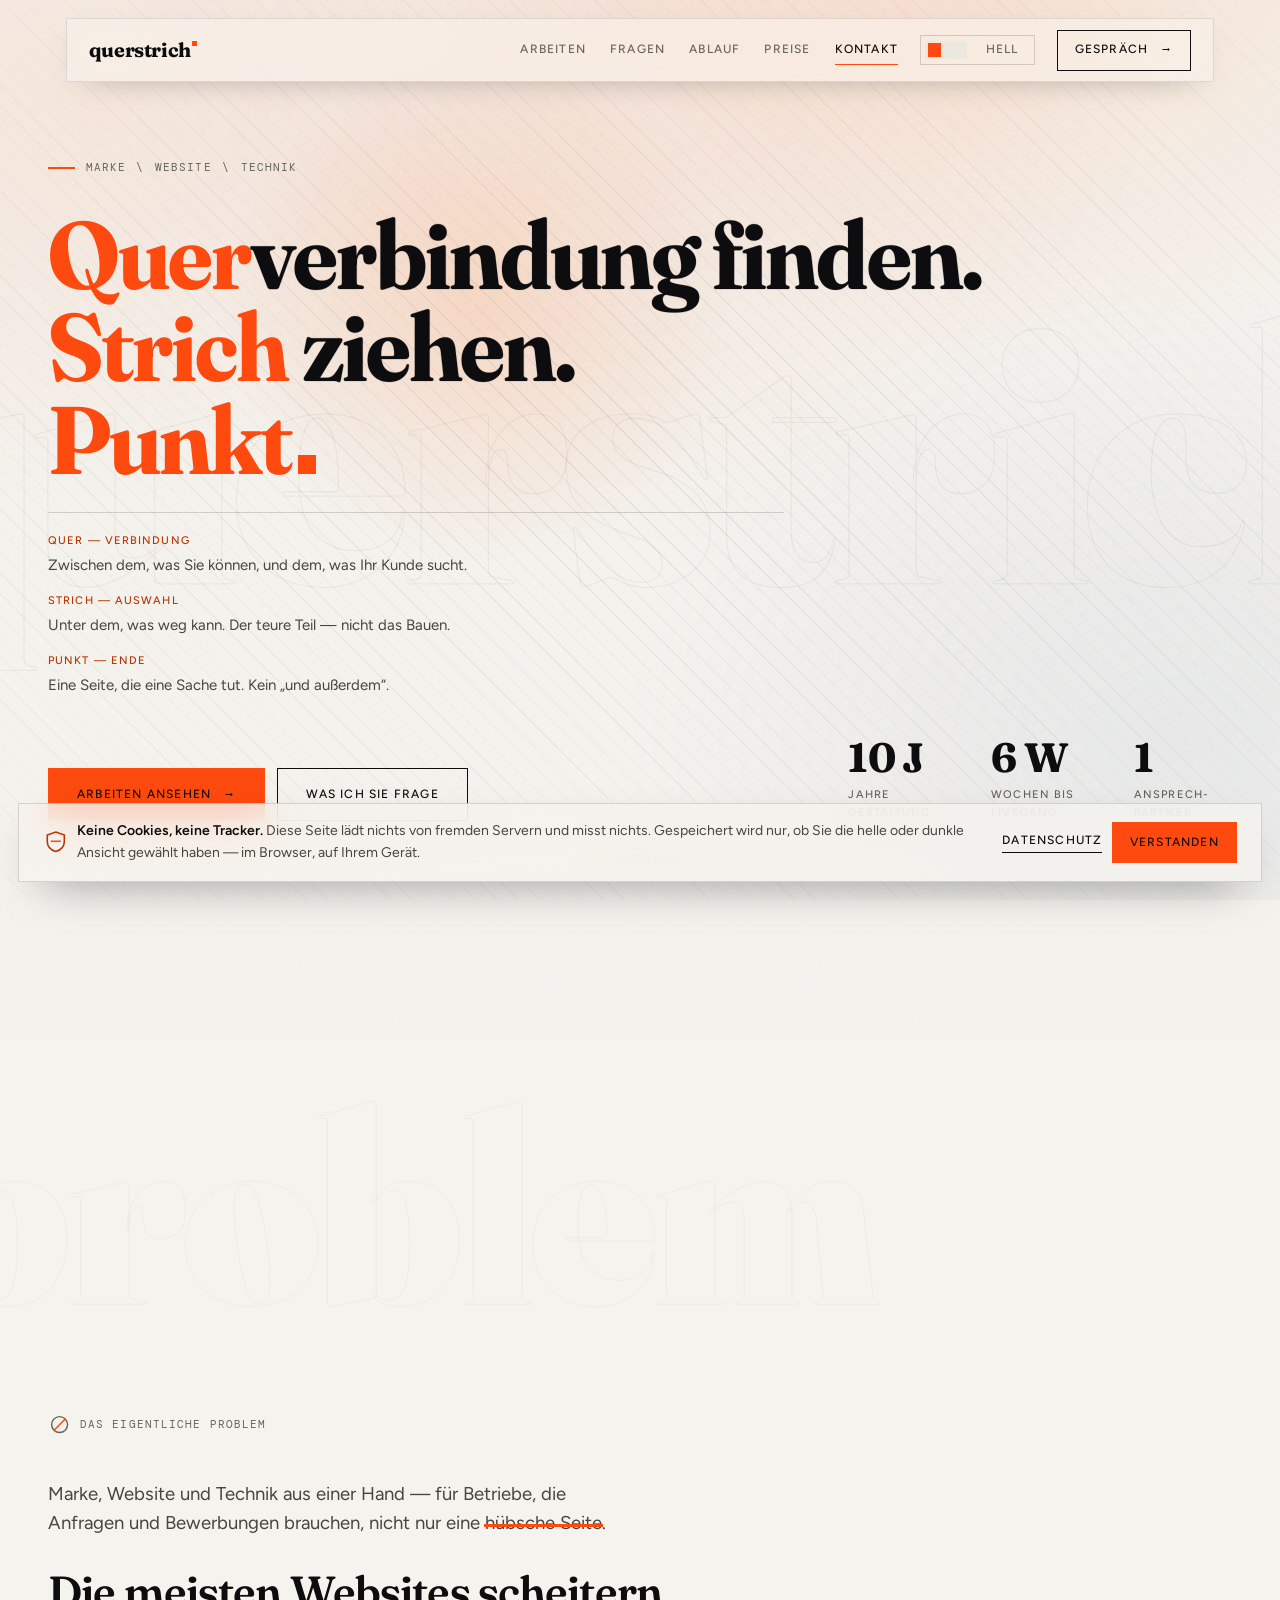
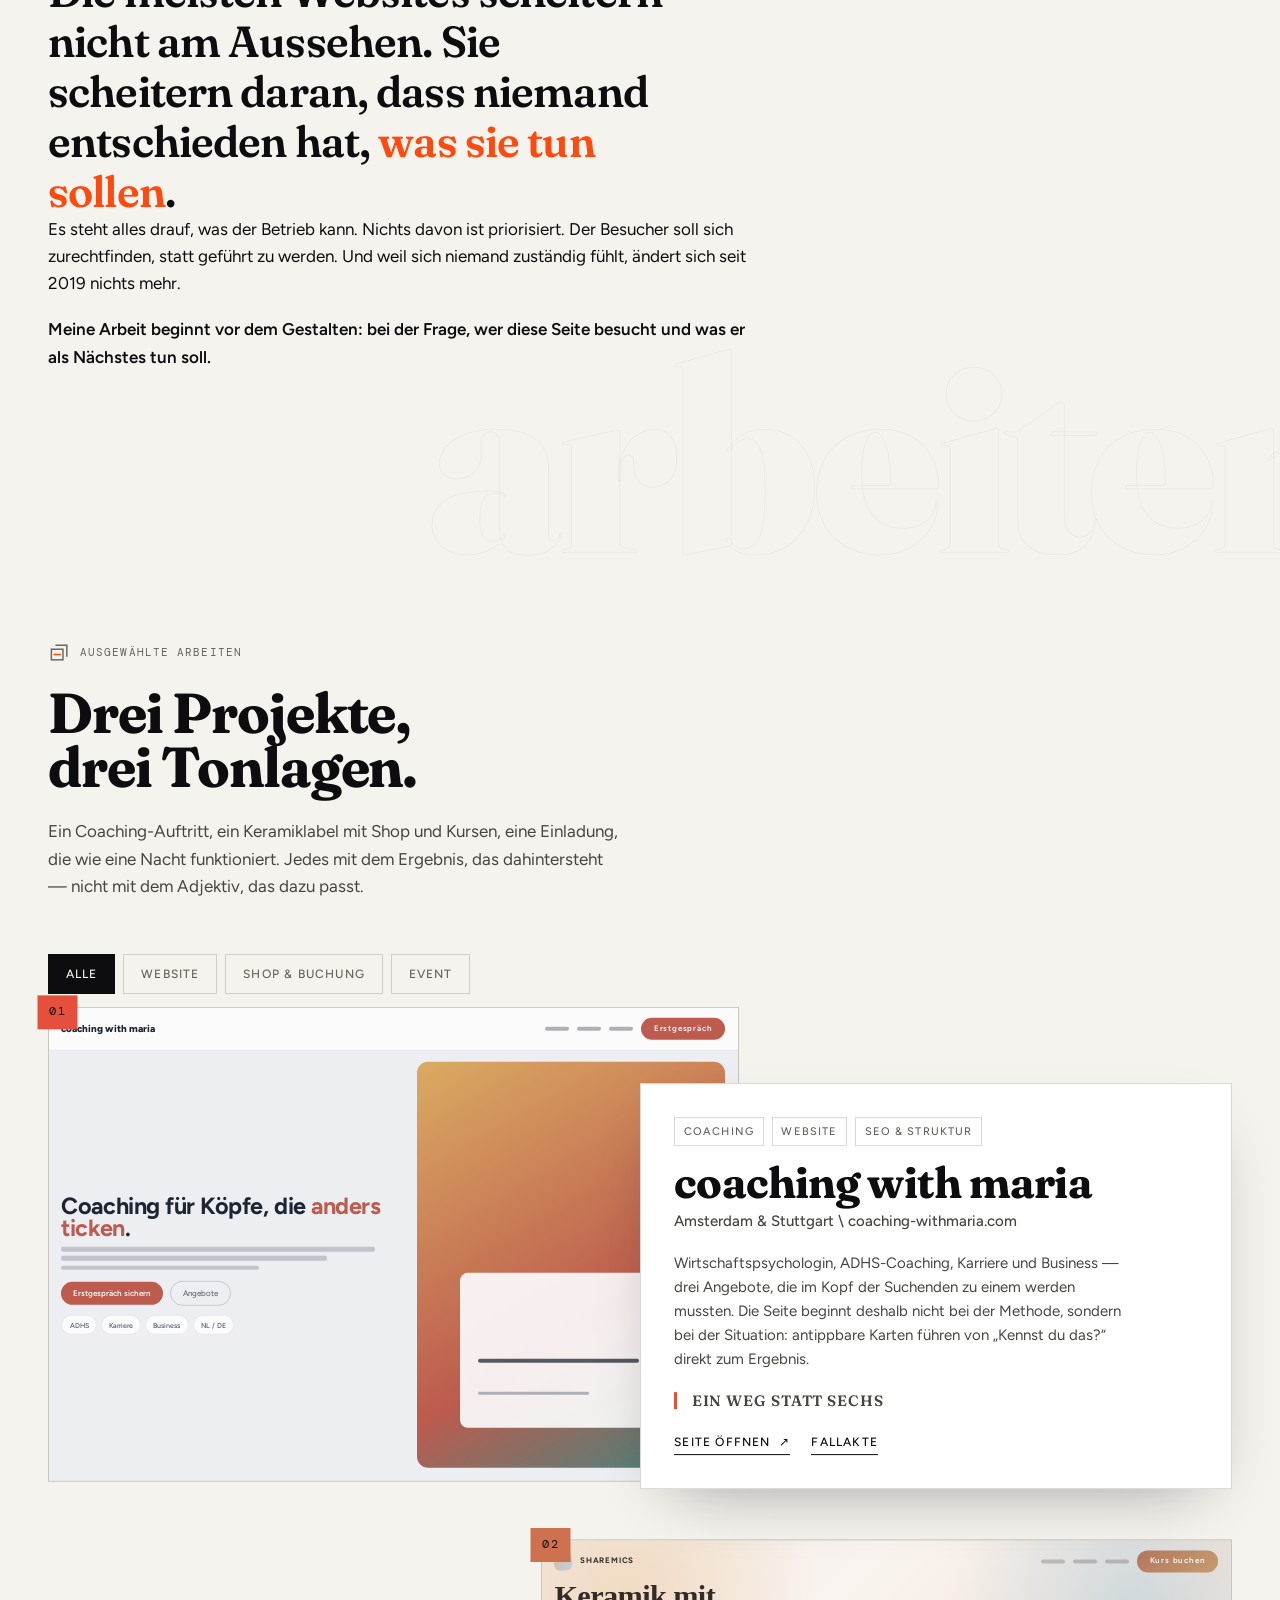
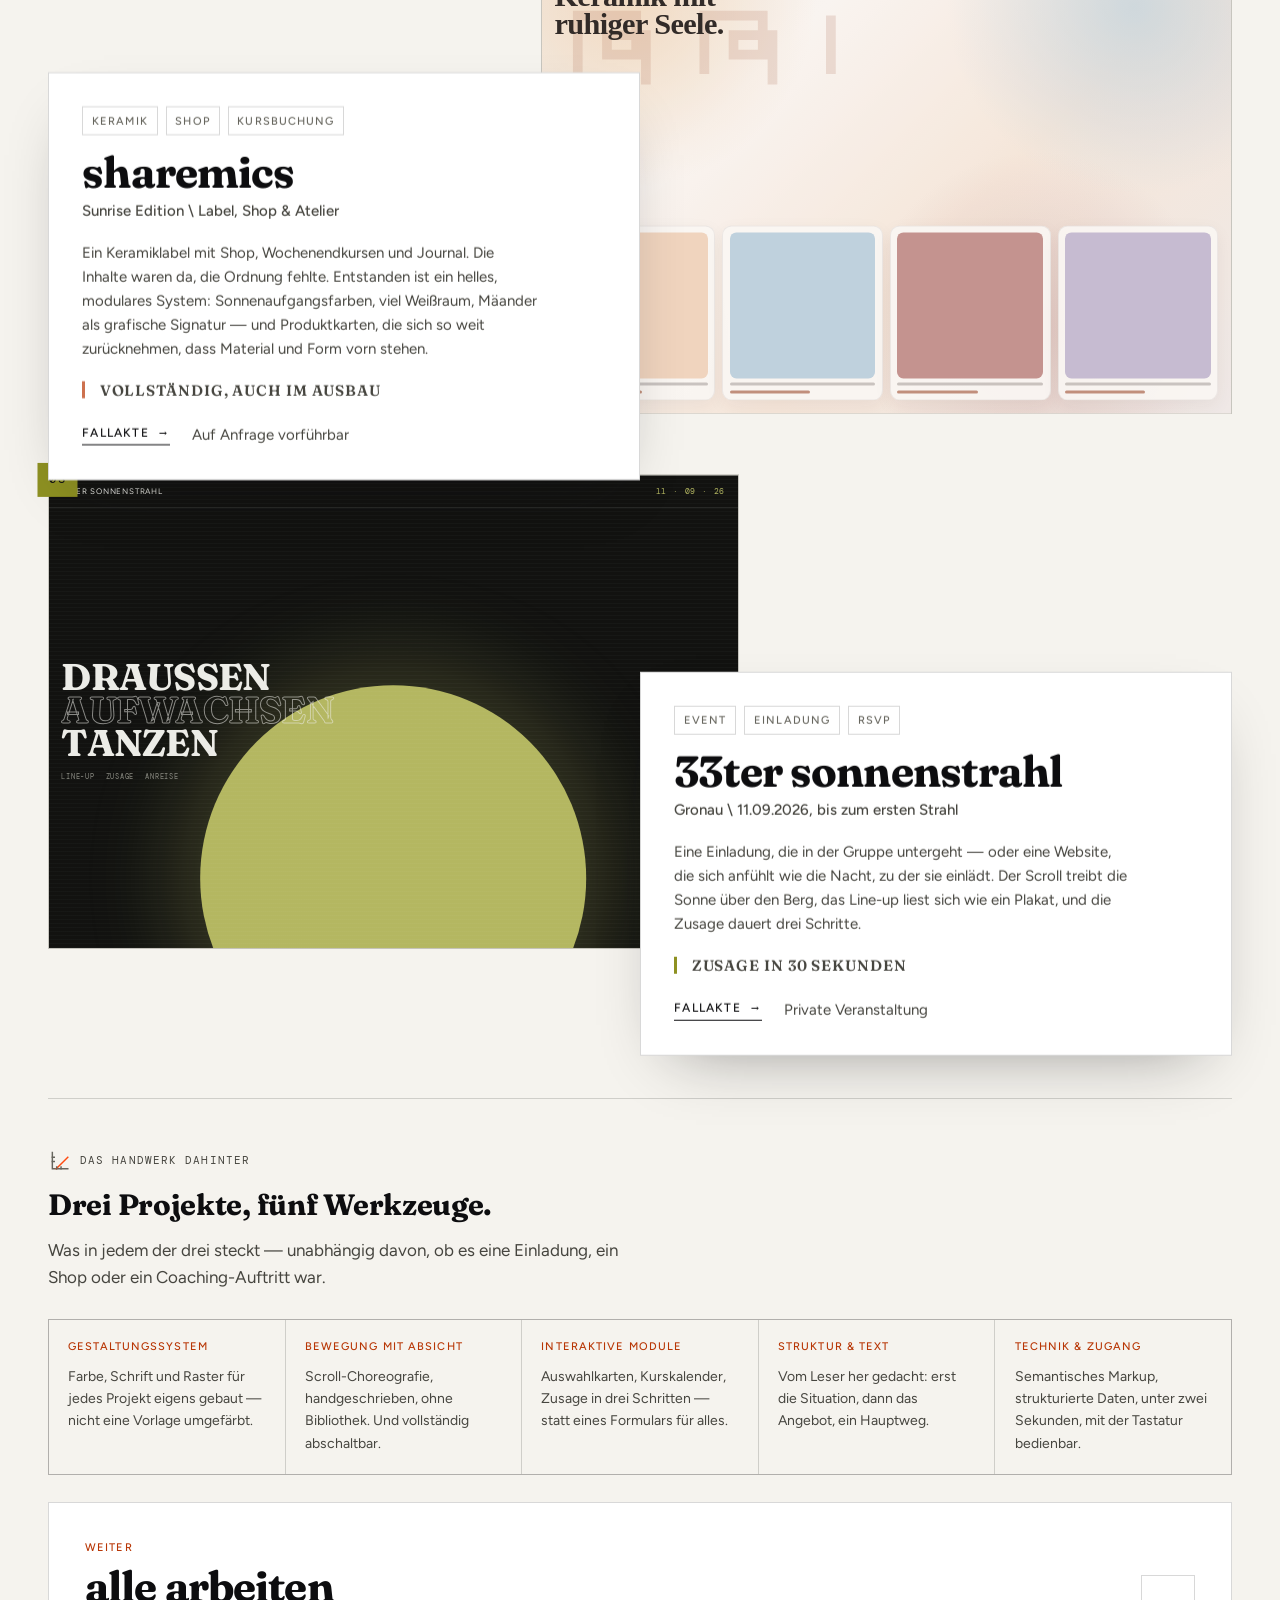
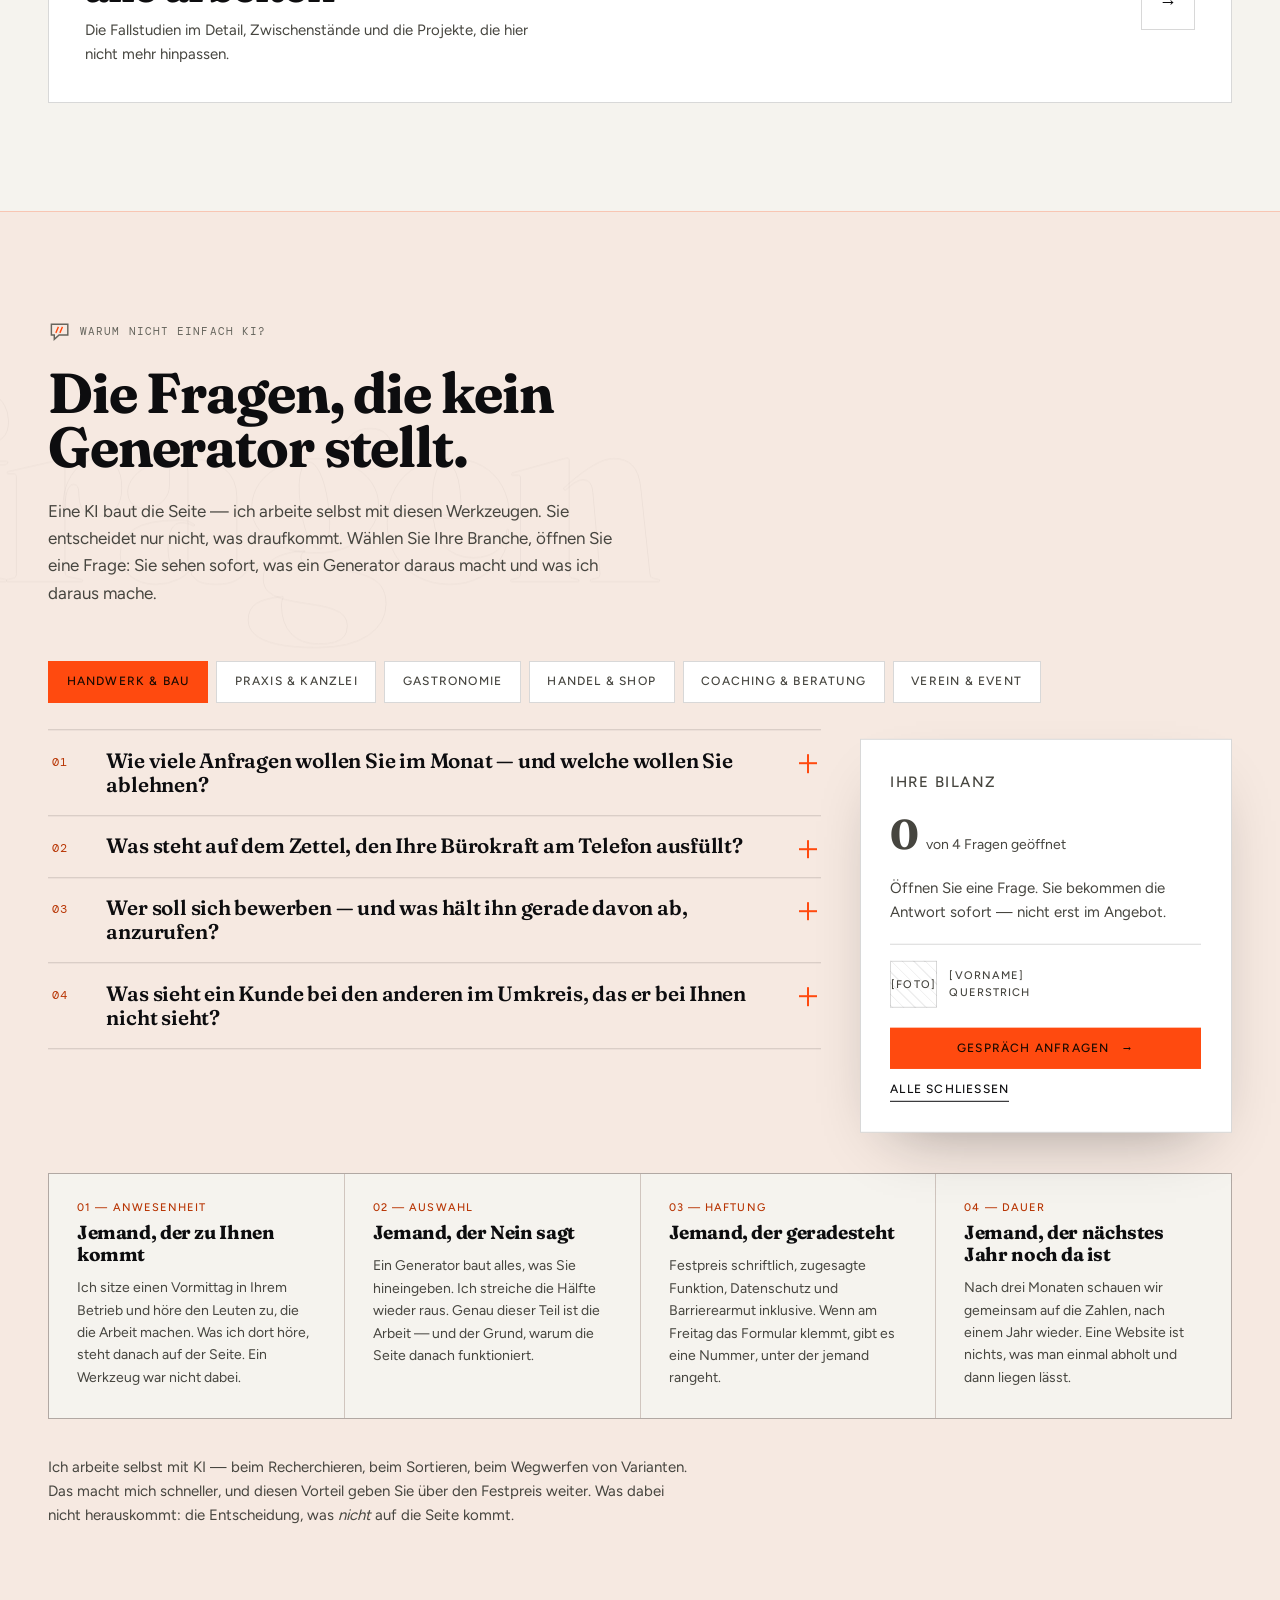
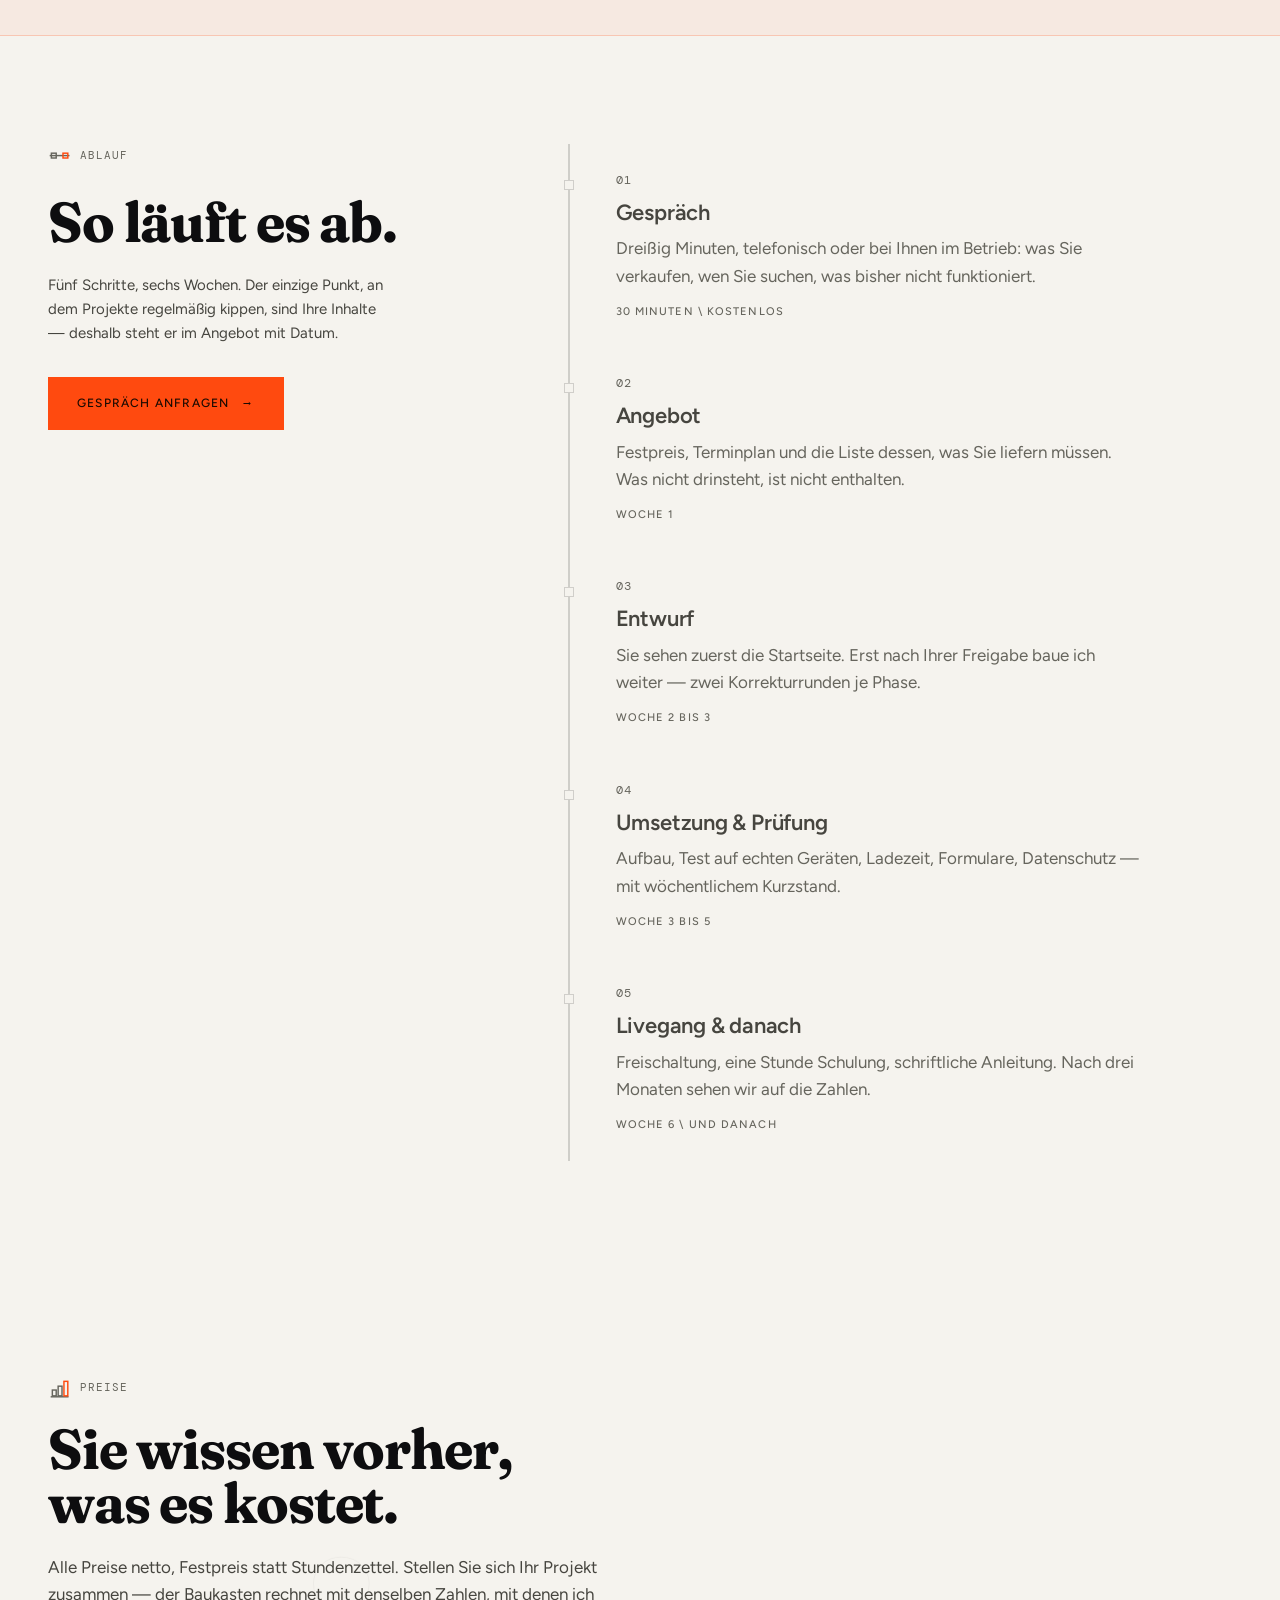
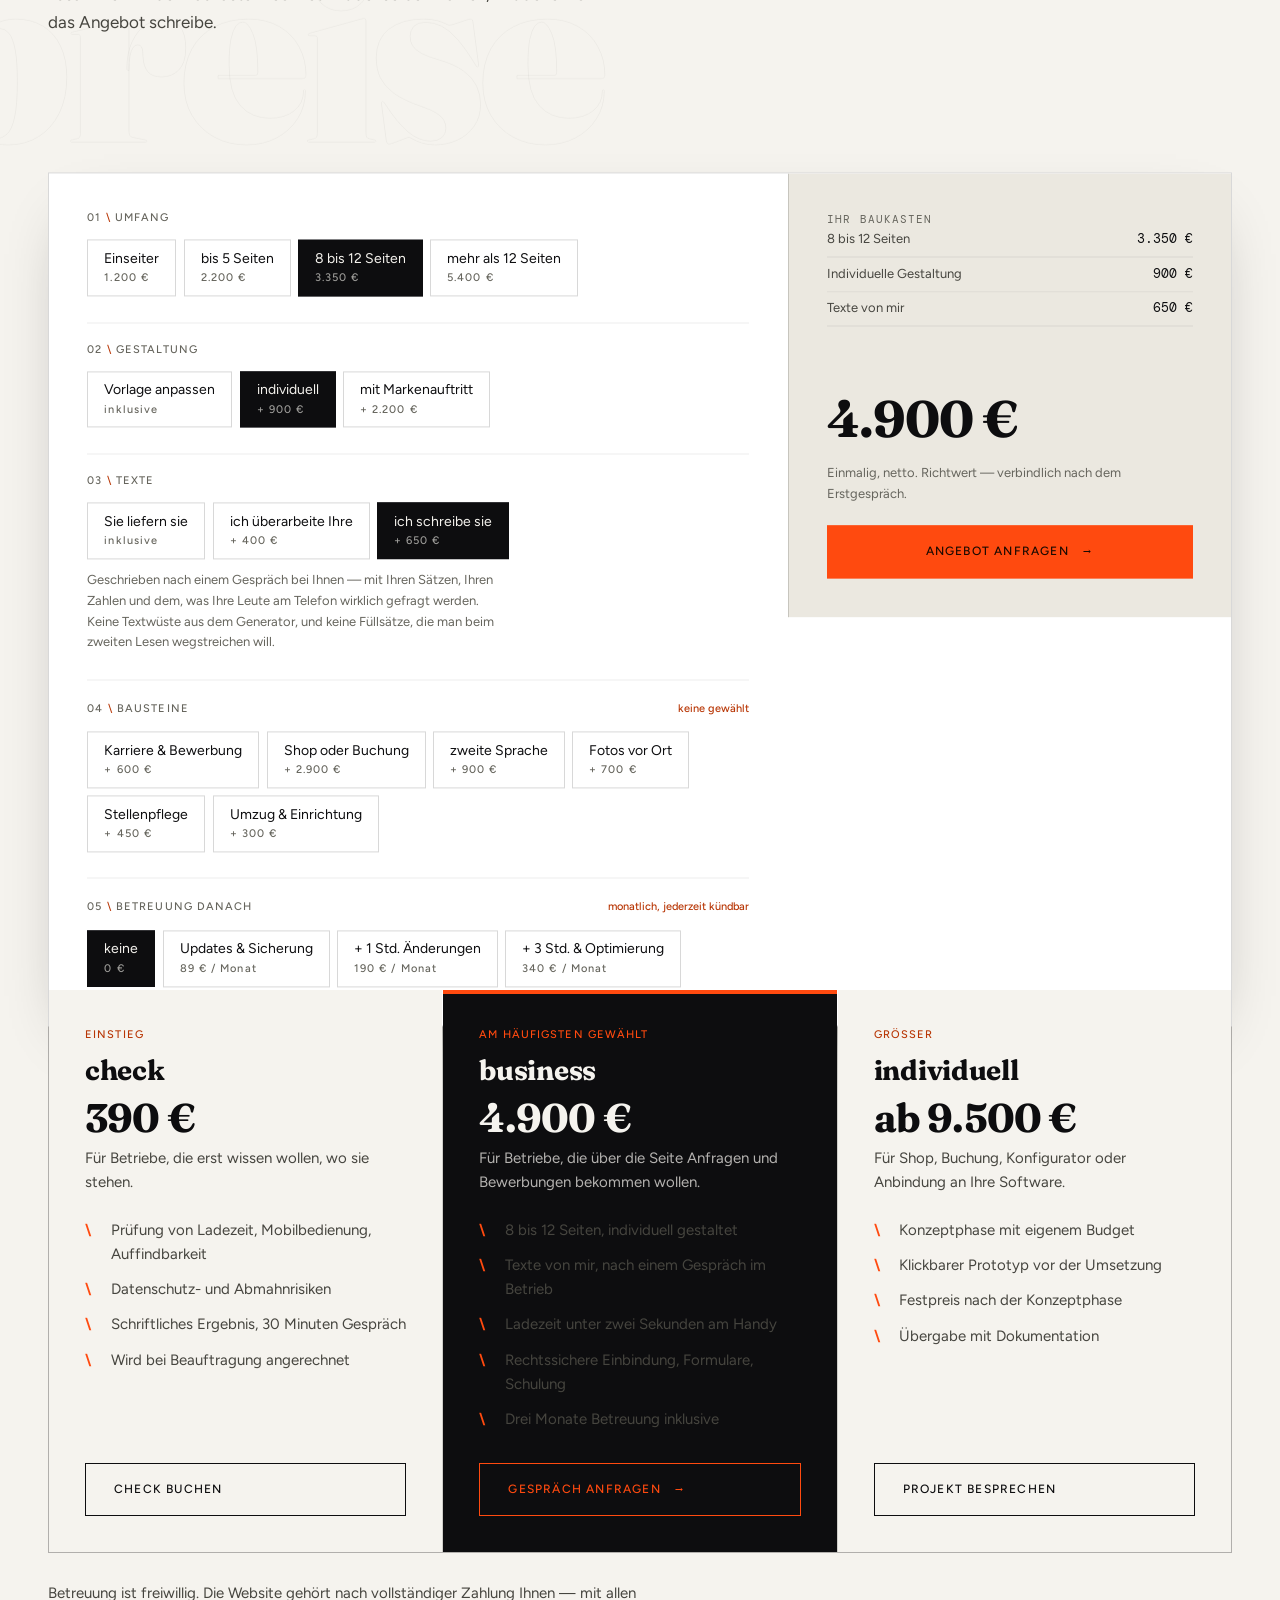
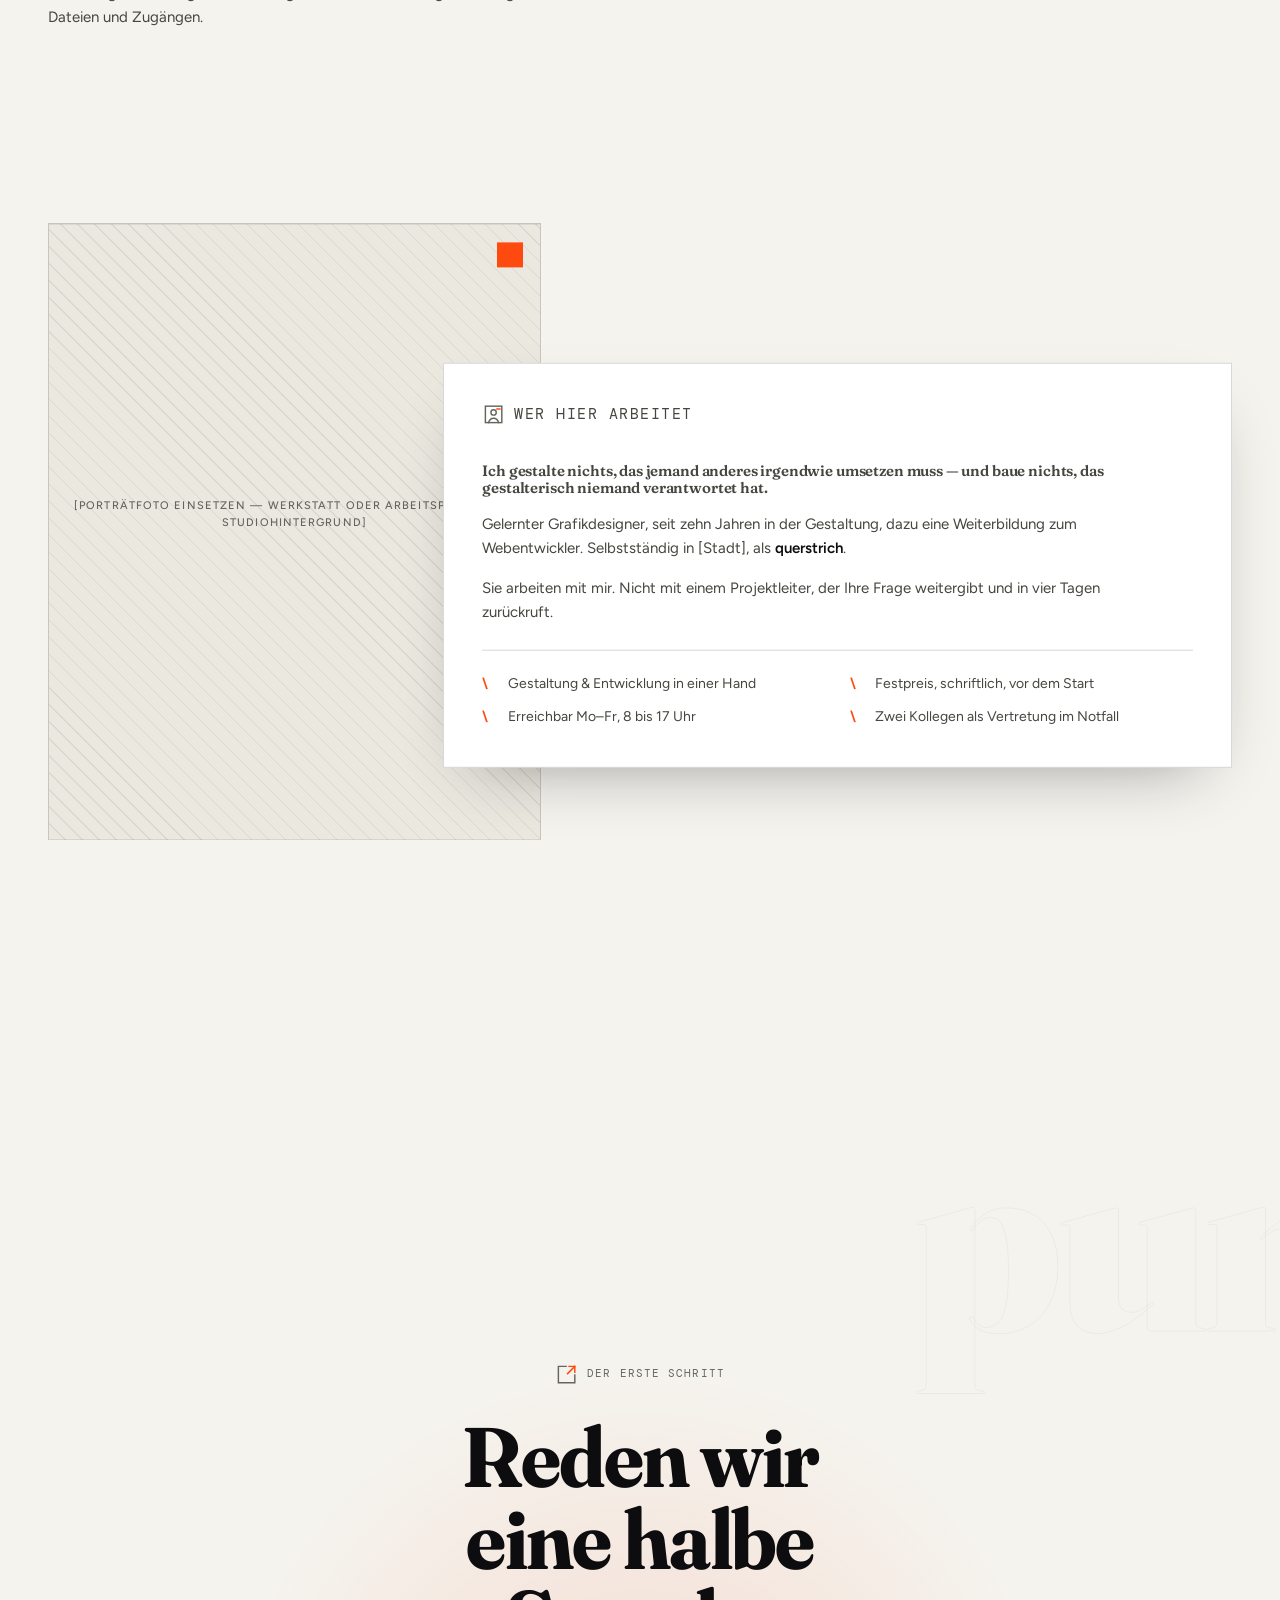
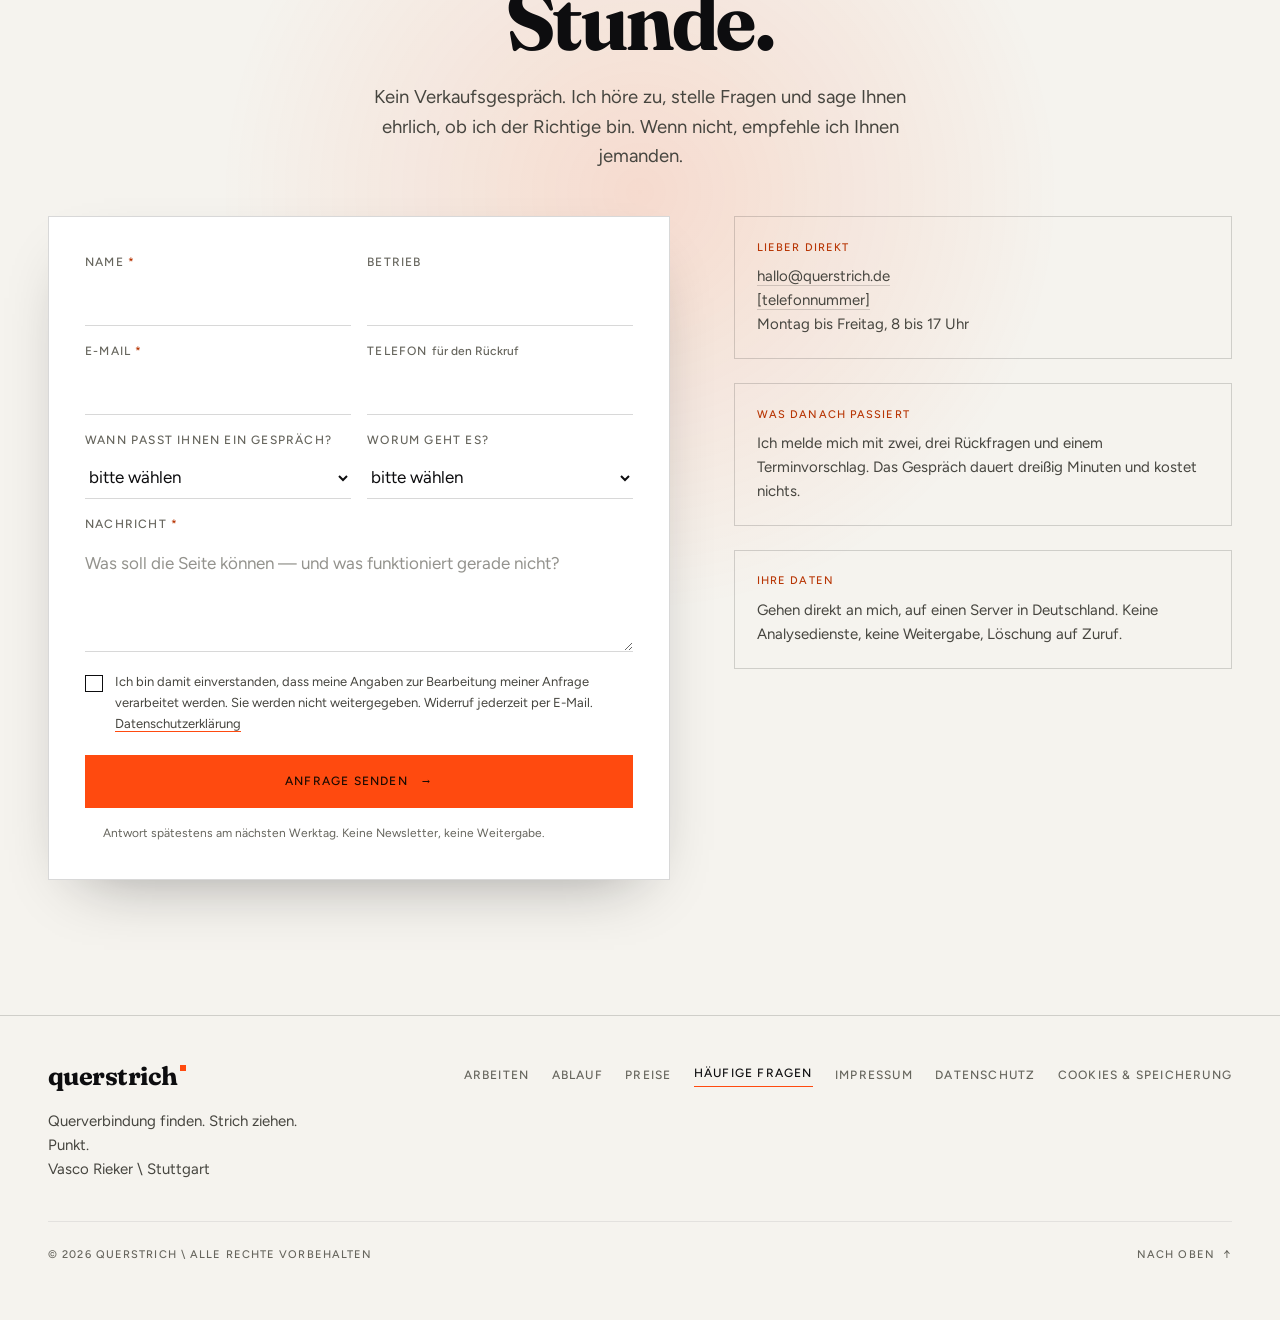
==== commit 66b07c80: "Abgeschnittene Unterlaenge beheben, Hintergrundschrift beruhigen Das hohle "g"   In "Querverbindung " ====
--- a/index.html
+++ b/index.html
@@ -255,7 +255,15 @@
    1 — TOKEN & ANSICHTEN
    ═══════════════════════════════════════════════════════════ */
 :root{
-  --geist-linie:rgba(17,17,19,.05);
+  --geist-linie:rgba(17,17,19,.0425);   /* 15 % durchsichtiger als zuvor (.05) */
+  /* Die Kontur stand ueberall fest auf 1px. Weil die Buchstaben je nach
+     Stelle 82 bis 400 px gross sind, schwankte ihr Gewicht um das
+     Fuenffache: 2,5 ‰ der Buchstabengroesse im Hero am Rechner,
+     12,2 ‰ bei den kleinen Woertern am Telefon. Dieselbe Sache wirkte
+     dadurch mal zart, mal plump. Jetzt haengt sie an der Groesse —
+     mit einer Untergrenze, weil eine Kontur unter einem halben Pixel
+     nur noch flimmert. */
+  --geist-strich:max(.6px, .0035em);
   /* helle Fassung (Standard) */
   --papier:#F5F3EE;
   --papier-2:#FFFFFF;
@@ -343,7 +351,7 @@
 }
 /* dunkle Fassung */
 [data-thema="dunkel"]{
-  --geist-linie:rgba(244,243,239,.07);
+  --geist-linie:rgba(244,243,239,.0595); /* 15 % durchsichtiger als zuvor (.07) */
   --papier:#0B0B0D;
   --papier-2:#131317;
   --papier-3:#1B1B21;
@@ -523,7 +531,7 @@
   position:absolute;left:50%;top:0;translate:-50% -46%;z-index:0;
   font-family:var(--display);font-weight:900;text-transform:lowercase;
   font-size:min(21vw,17rem);line-height:var(--lh-display);letter-spacing:var(--sp-display);white-space:nowrap;
-  color:transparent;-webkit-text-stroke:1px var(--geist-linie);
+  color:transparent;-webkit-text-stroke:var(--geist-strich) var(--geist-linie);
   pointer-events:none;user-select:none;will-change:transform;
 }
 .geistwort--rechts{left:auto;right:-6vw;translate:0 -46%}
@@ -667,7 +675,7 @@
   position:absolute;left:50%;top:50%;translate:-50% -50%;z-index:0;
   font-family:var(--display);font-weight:900;text-transform:lowercase;
   font-size:min(29vw,25rem);line-height:var(--lh-display);letter-spacing:var(--sp-display);white-space:nowrap;
-  color:transparent;-webkit-text-stroke:1px var(--geist-linie);pointer-events:none;user-select:none;
+  color:transparent;-webkit-text-stroke:var(--geist-strich) var(--geist-linie);pointer-events:none;user-select:none;
 }
 .hero-schraeg{
   position:absolute;inset:-20% -30%;z-index:0;pointer-events:none;
@@ -695,12 +703,19 @@
 .satz-teil{color:var(--akzent);position:relative;display:inline-block}
 .satz-verb{position:relative;display:inline-block}
 .satz-verb .v-aus{color:transparent;-webkit-text-stroke:1px var(--linie)}
-.satz-verb .v-voll{position:absolute;inset:0;color:var(--tinte);clip-path:inset(0 0 0 0);-webkit-text-stroke:0}
+/* Der Beschnitt reicht bewusst UEBER den Kasten hinaus. Mit inset(0)
+   endete er genau an der Grundlinie des Kastens — die Unterlaenge des
+   "g" in "verbindung" ragt aber 14 px darunter und wurde abgeschnitten.
+   Sichtbar war dann nur die blasse Kontur der Ersatzebene darunter: ein
+   hohles g. Die negativen Werte weiten den Beschnitt nach oben und
+   unten, ohne die Textlage zu veraendern — inset:0 bleibt, nur die
+   Schnittkante wandert nach aussen. */
+.satz-verb .v-voll{position:absolute;inset:0;color:var(--tinte);clip-path:inset(-35% 0 -35% 0);-webkit-text-stroke:0}
 .los .satz-zeile:nth-child(1) .v-voll{animation:fuellen .85s var(--ease) .05s backwards}
 .los .satz-zeile:nth-child(2) .v-voll{animation:fuellen .85s var(--ease) .32s backwards}
 .los .satz-zeile:nth-child(3) .satz-teil{animation:wischen .7s var(--ease) .6s backwards}
 .los .satz-punkt{animation:punktRein .55s var(--ease-out) 1.2s backwards}
-@keyframes fuellen{from{clip-path:inset(100% 0 0 0)}to{clip-path:inset(0 0 0 0)}}
+@keyframes fuellen{from{clip-path:inset(100% 0 -35% 0)}to{clip-path:inset(-35% 0 -35% 0)}}
 @keyframes wischen{from{clip-path:inset(0 100% 0 0)}to{clip-path:inset(0 0 0 0)}}
 @keyframes punktRein{from{transform:scale(0) rotate(90deg)}to{transform:none}}
 /* der Punkt ist das Quadrat aus der Wortmarke */
